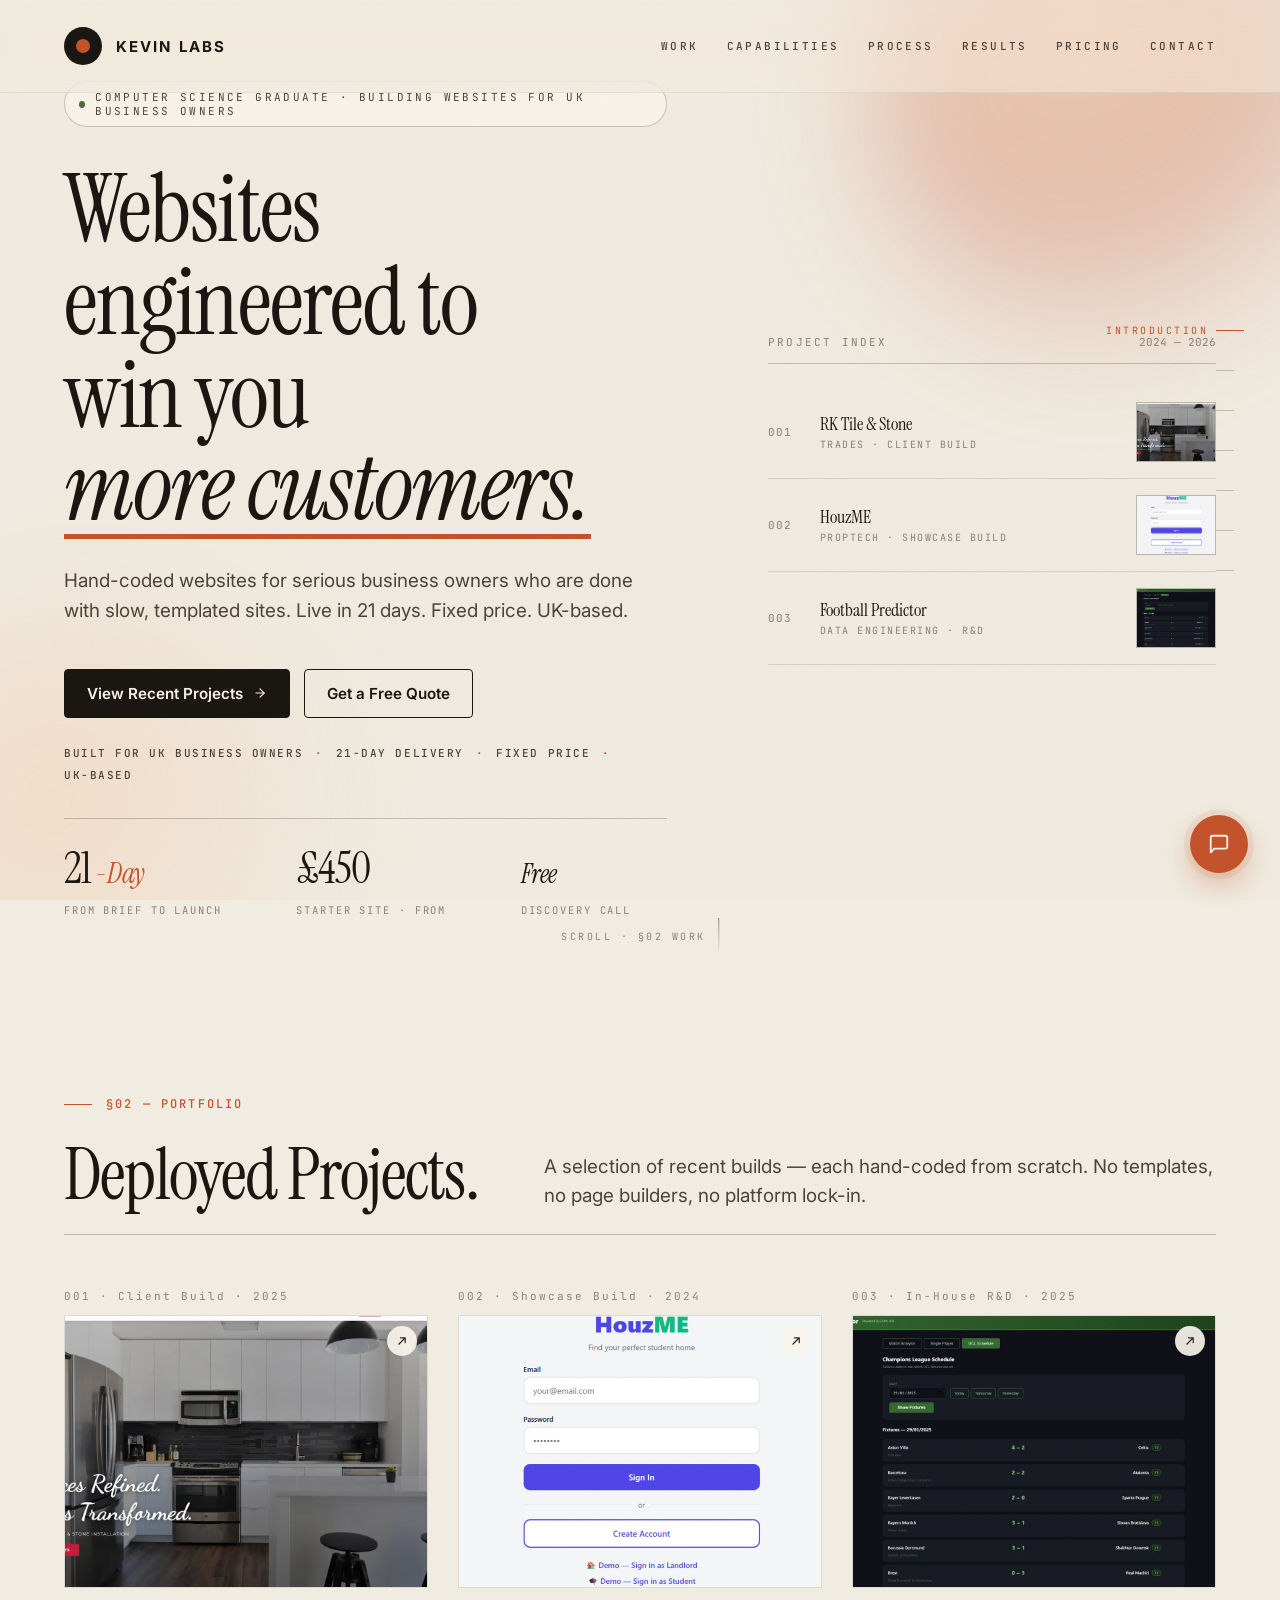
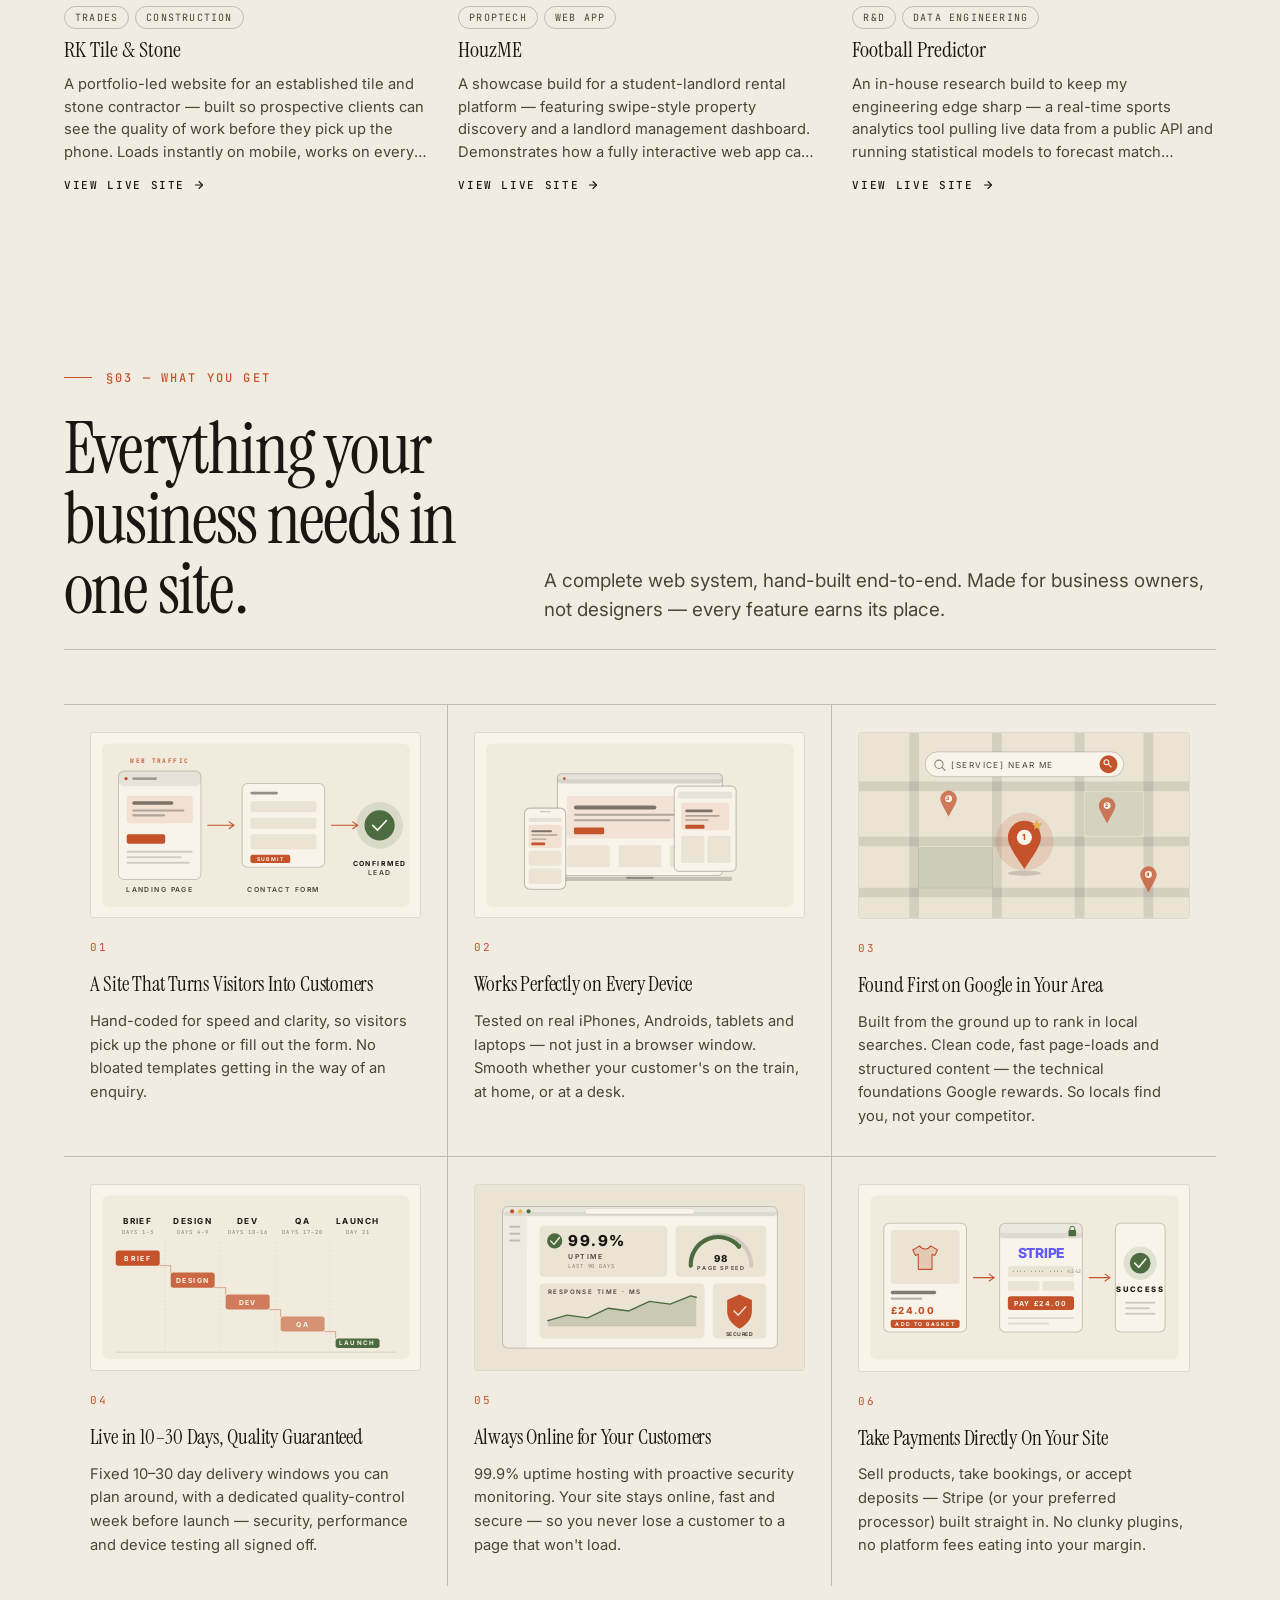
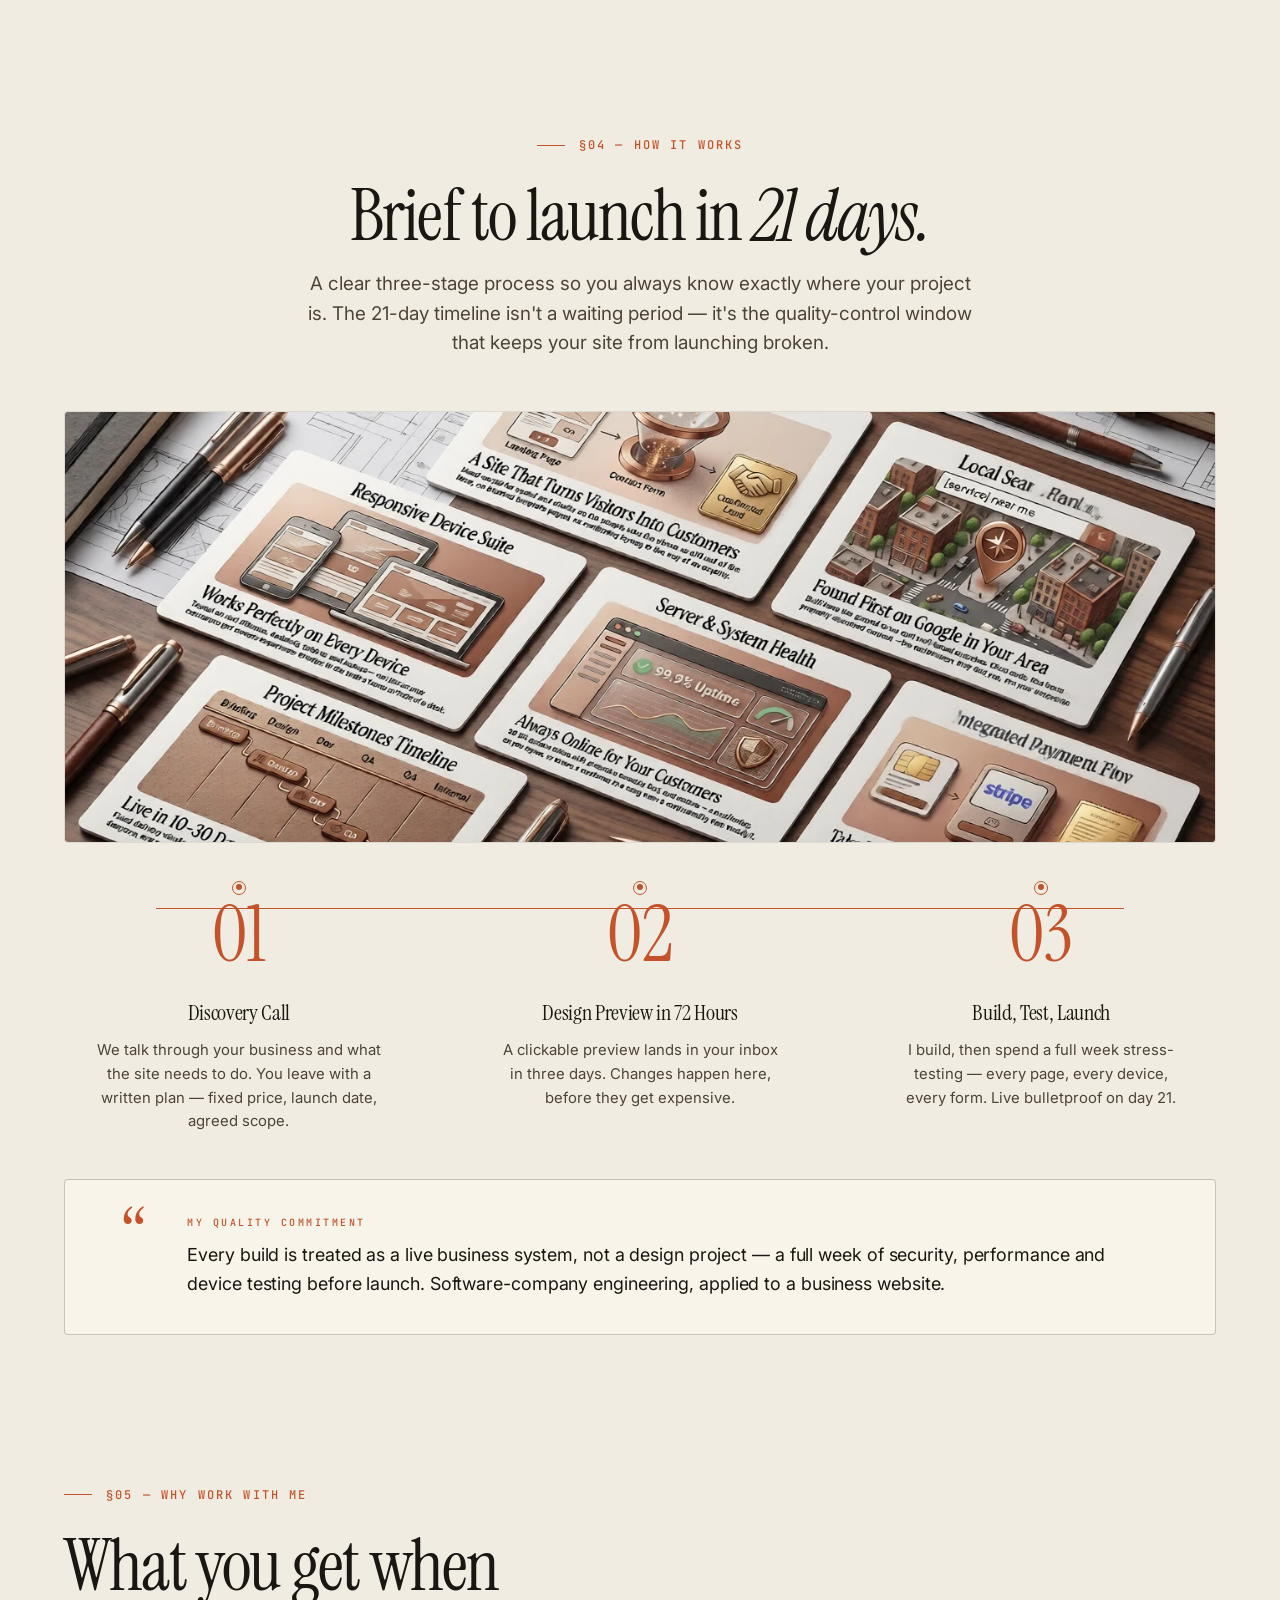
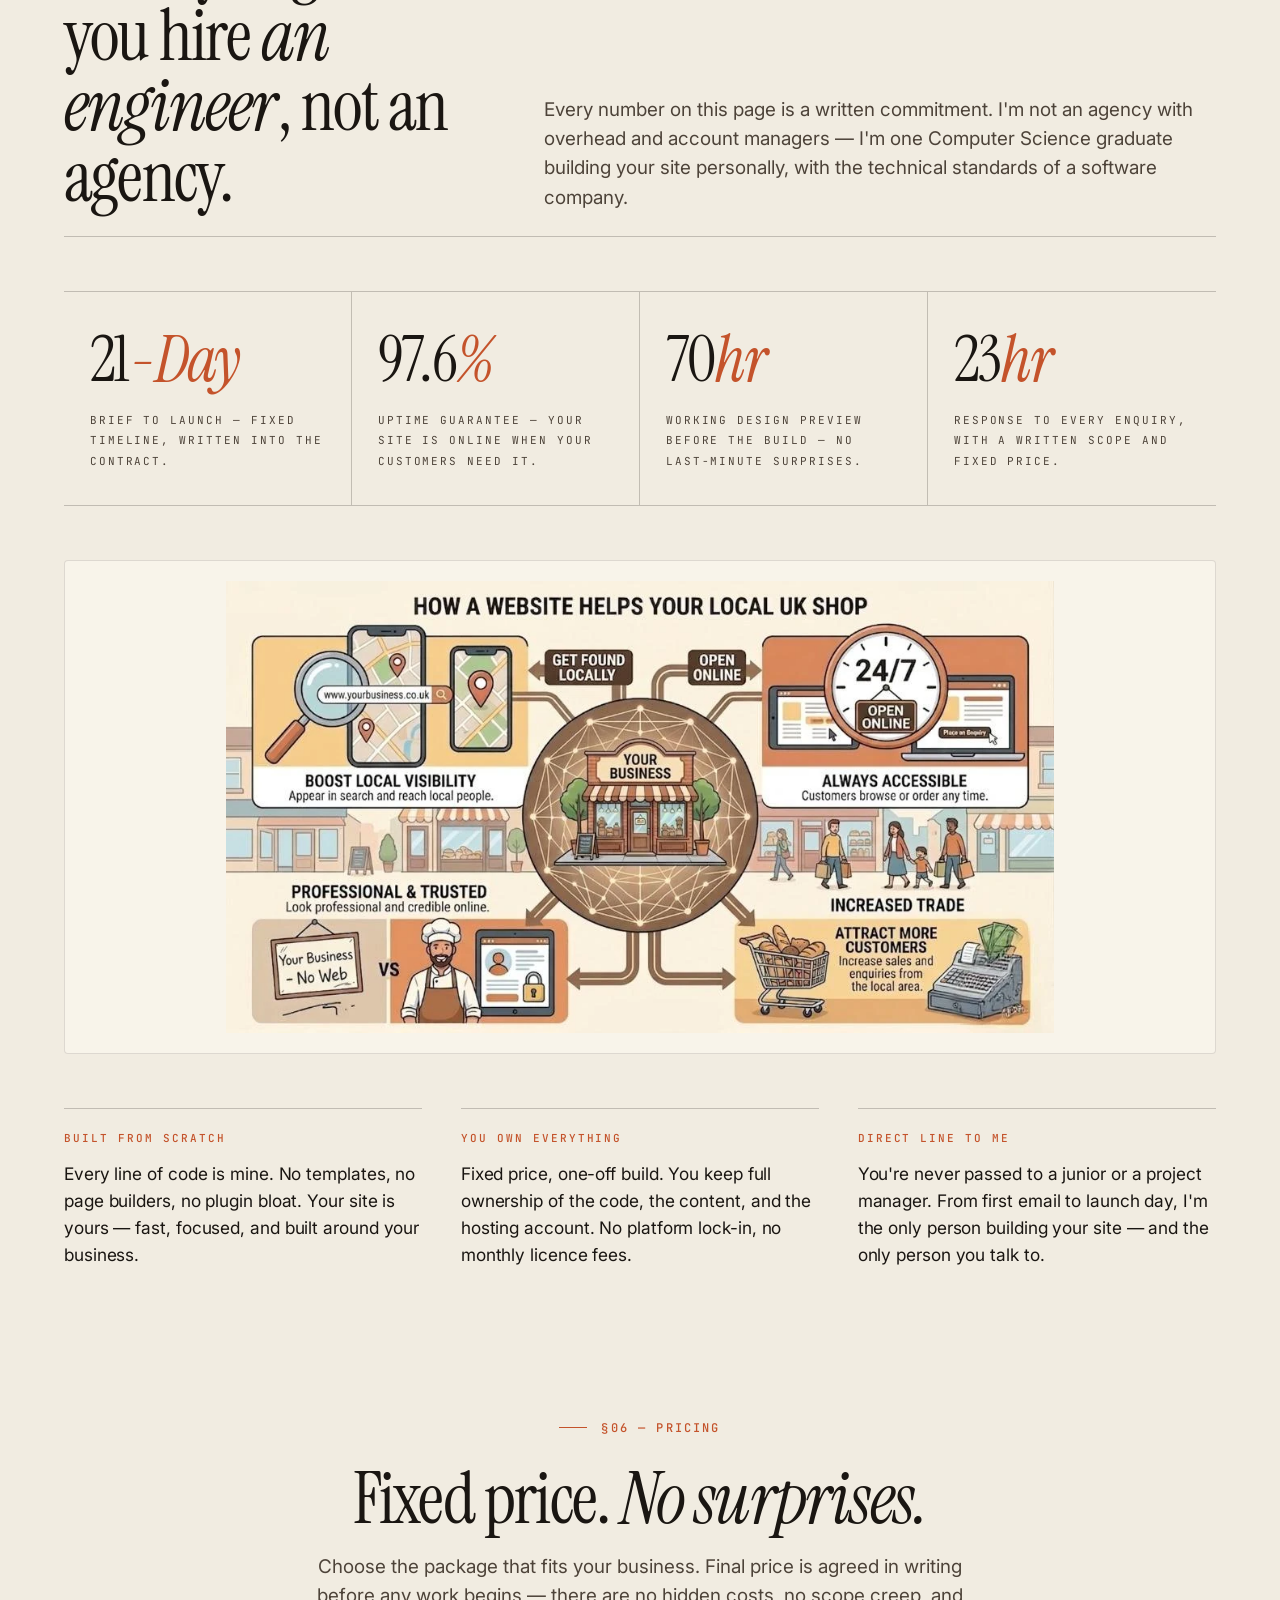
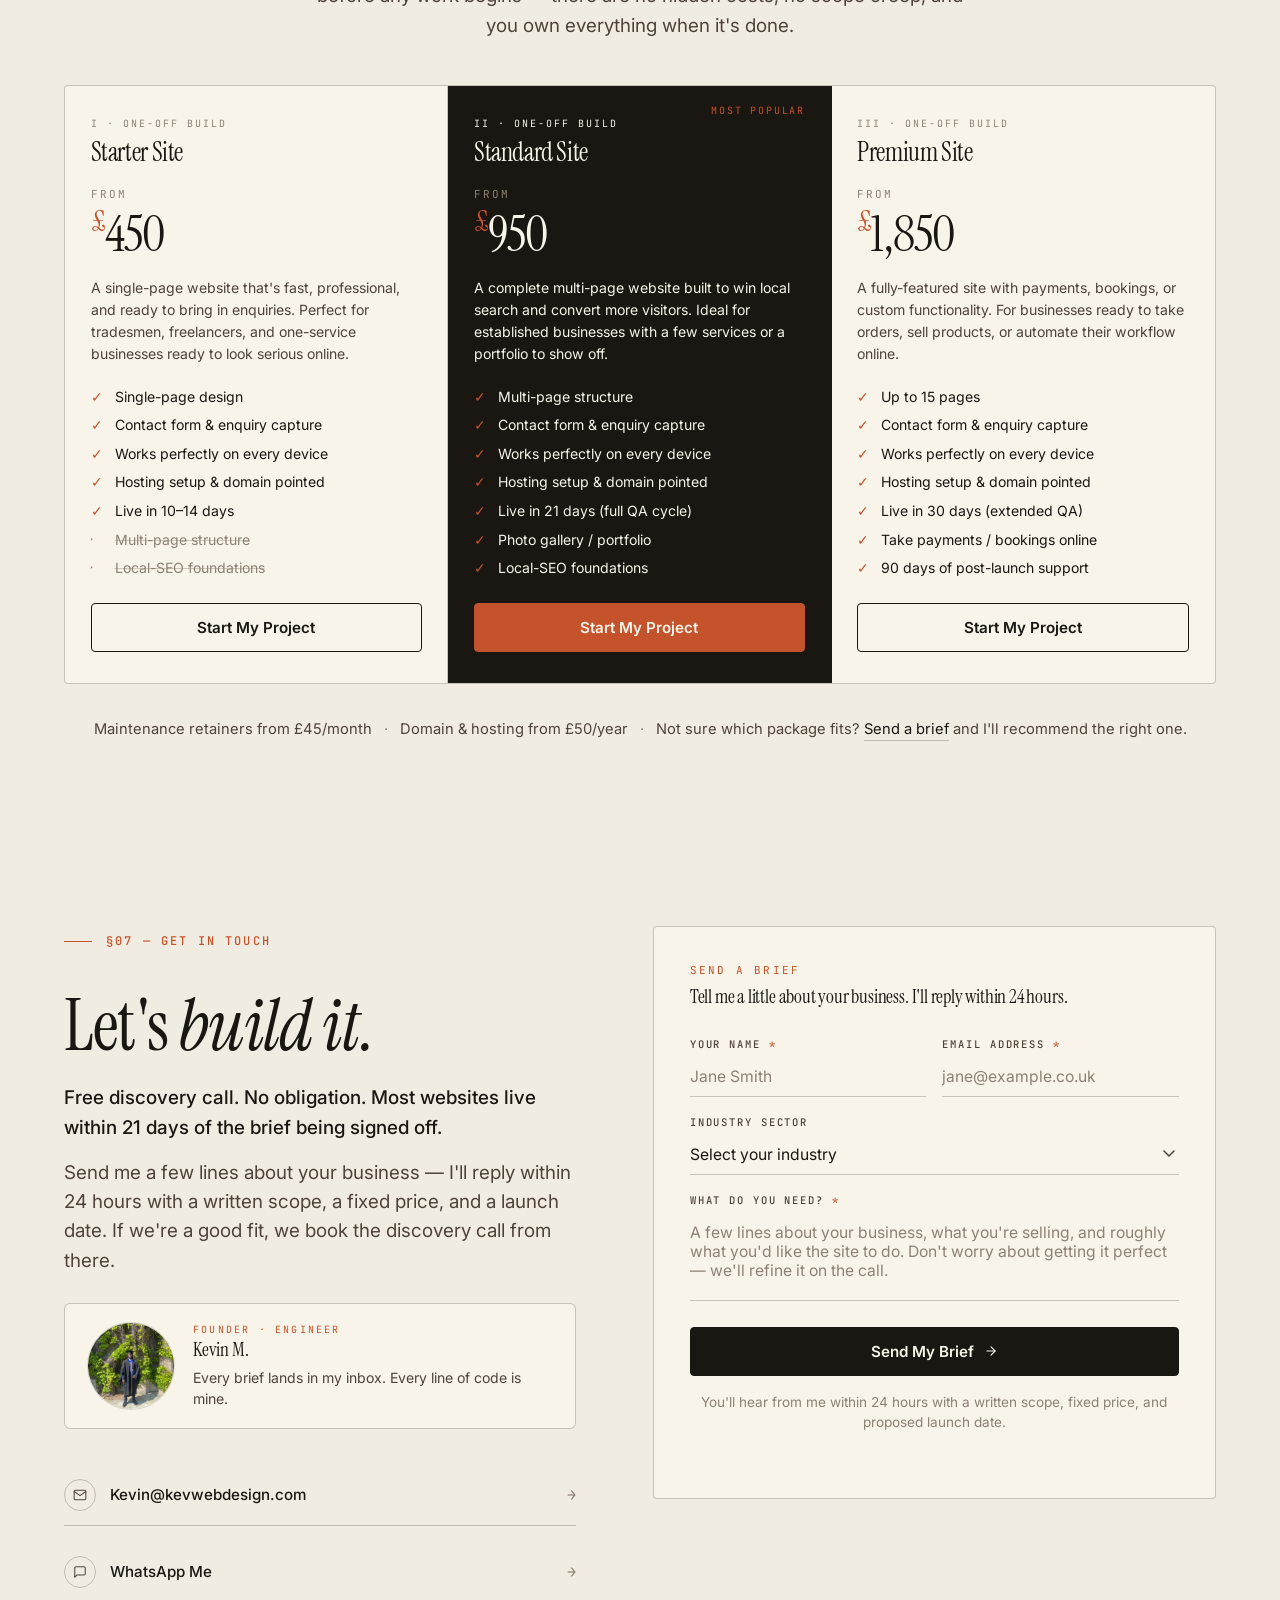
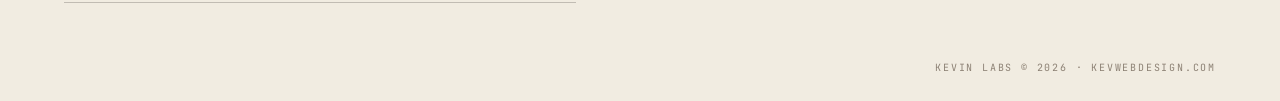
==== index.html @ 8a106def "Add results-section infographic, founder portrait and LinkedIn link - Drop "How a website helps your" ====
<!DOCTYPE html>
<html lang="en">
<head>
<script>document.documentElement.classList.add('js-ready');</script>
<meta charset="UTF-8">
<meta name="viewport" content="width=device-width, initial-scale=1.0">
<title>Kevin Labs — Custom-Coded Websites for Local Businesses</title>
<link rel="icon" type="image/svg+xml" href="images/favicon.svg">
<link rel="preconnect" href="https://fonts.googleapis.com">
<link rel="preconnect" href="https://fonts.gstatic.com" crossorigin>
<link rel="preload" as="image" href="images/rk-tile-stone.webp" fetchpriority="high">
<link href="https://fonts.googleapis.com/css2?family=Instrument+Serif:ital@0;1&family=Inter:wght@400;500;600;700&family=JetBrains+Mono:wght@400;500&display=swap" rel="stylesheet">

<style>
:root {
  /* Editorial palette — bone + ink + terracotta */
  --bg:      #f1ece1;
  --paper:   #f8f4ea;
  --surface: #ebe4d4;
  --ink:     #1a1612;
  --ink-2:   #4d4339;
  --ink-3:   #8c8174;
  --rule:    rgba(26, 22, 18, 0.12);
  --rule-2:  rgba(26, 22, 18, 0.22);

  --accent:    #c4532b;   /* terracotta */
  --accent-2:  #a8421f;
  --accent-soft: rgba(196, 83, 43, 0.10);
  --success:   #4d6b40;

  --serif: 'Instrument Serif', 'Times New Roman', serif;
  --sans:  'Inter', system-ui, -apple-system, sans-serif;
  --mono:  'JetBrains Mono', ui-monospace, monospace;

  --ease:  cubic-bezier(0.16, 1, 0.3, 1);
  --ease-2: cubic-bezier(0.65, 0, 0.35, 1);

  --gutter: clamp(24px, 5vw, 72px);
  --col-w:  clamp(320px, 95vw, 1320px);
}

* { box-sizing: border-box; margin: 0; padding: 0; }
html, body {
  background: var(--bg);
  color: var(--ink);
  font-family: var(--sans);
  font-size: 16px;
  -webkit-font-smoothing: antialiased;
  text-rendering: optimizeLegibility;
}
body { overflow-x: hidden; }
a { color: inherit; text-decoration: none; }
button { font: inherit; cursor: pointer; border: 0; background: none; color: inherit; }
img { display: block; max-width: 100%; }
ul, ol { list-style: none; padding: 0; }
::selection { background: var(--accent); color: var(--paper); }

/* ============================================================
   PAPER GRAIN — subtle texture across the whole site
   ============================================================ */
/* ============================================================
   PRELOADER — hides initial paint flash until window.load
   ============================================================ */
.preloader {
  position: fixed; inset: 0; z-index: 9999;
  background: var(--bg);
  display: flex; align-items: center; justify-content: center;
  transition: opacity 0.5s ease, visibility 0.5s ease;
  /* Purely a visual mask — must never block wheel/touch input.
     Before this, the preloader swallowed the first 1–2s of scroll
     attempts, which felt like "the page only responds on the 3rd try". */
  pointer-events: none;
}
.preloader-mark {
  display: flex; flex-direction: column; align-items: center; gap: 18px;
}
.preloader-dot {
  width: 38px; height: 38px; border-radius: 50%;
  background: var(--ink); position: relative;
}
.preloader-dot::after {
  content: ""; position: absolute; inset: 12px;
  background: var(--accent); border-radius: 50%;
}
.preloader-bar {
  width: 64px; height: 1px;
  background: linear-gradient(90deg, transparent, var(--accent), transparent);
  background-size: 200% 100%;
  animation: preloaderShimmer 1.1s linear infinite;
}
@keyframes preloaderShimmer {
  0%   { background-position: 100% 0; }
  100% { background-position: -100% 0; }
}
.preloader.is-done {
  opacity: 0; visibility: hidden; pointer-events: none;
}

.grain {
  position: fixed; inset: 0; z-index: 100;
  pointer-events: none;
  opacity: 0.18;
  background-image: url("data:image/svg+xml;utf8,<svg xmlns='http://www.w3.org/2000/svg' width='280' height='280'><filter id='n'><feTurbulence type='fractalNoise' baseFrequency='0.85' numOctaves='2' stitchTiles='stitch'/><feColorMatrix values='0 0 0 0 0.12  0 0 0 0 0.1  0 0 0 0 0.08  0 0 0 0.12 0'/></filter><rect width='100%' height='100%' filter='url(%23n)'/></svg>");
}

/* ============================================================
   AMBIENT — slow morphing terracotta blobs behind everything
   ============================================================ */
.ambient-bg {
  position: fixed; inset: 0;
  z-index: 0;
  pointer-events: none;
  overflow: hidden;
}
.ambient-bg .blob {
  position: absolute;
  border-radius: 50%;
  filter: blur(60px);
}
.ambient-bg .blob-1 {
  width: 44vmax; height: 44vmax;
  background: radial-gradient(circle at 35% 35%, #e88560 0%, #c4532b 40%, transparent 70%);
  top: -14vmax; right: -12vmax;
  opacity: 0.30;
}
.ambient-bg .blob-2 {
  width: 40vmax; height: 40vmax;
  background: radial-gradient(circle at 40% 40%, #f6c8a3, transparent 70%);
  bottom: -16vmax; left: -12vmax;
  opacity: 0.42;
}

/* ============================================================
   PAGES + SNAP SCROLL
   ============================================================ */
.pages {
  /* No longer a scroll container. The whole document scrolls natively
     on <html>/<body> on every device — eliminates the nested-scroll
     wheel-target resolution delay and the snap-engine input-eater. */
  position: relative; z-index: 1;
}

.page {
  min-height: 100vh;
  scroll-snap-align: start;
  display: flex;
  flex-direction: column;
  justify-content: center;
  padding: clamp(72px, 9vh, 110px) var(--gutter) clamp(56px, 7vh, 90px);
  position: relative;
  overflow: hidden;
}
.container {
  width: 100%; max-width: var(--col-w); margin: 0 auto;
  position: relative; z-index: 2;
}

/* ============================================================
   GLOBAL CHROME — top bar + side dot nav + section index
   ============================================================ */
.chrome-top {
  position: fixed; top: 0; left: 0; right: 0; z-index: 50;
  display: flex; align-items: center; justify-content: space-between;
  padding: clamp(20px, 3vh, 32px) var(--gutter);
  pointer-events: none;
  background: rgba(241, 236, 225, 0.55);
  backdrop-filter: blur(14px) saturate(140%);
  -webkit-backdrop-filter: blur(14px) saturate(140%);
  border-bottom: 1px solid rgba(26, 22, 18, 0.06);
}
.chrome-top > * { pointer-events: auto; }

.brand {
  display: inline-flex; align-items: center; gap: 14px;
  font-family: var(--sans);
  font-size: 15px;
  font-weight: 700;
  letter-spacing: 0.14em;
  text-transform: uppercase;
  color: var(--ink);
  cursor: pointer;
}
.brand .mark {
  width: 38px; height: 38px; border-radius: 50%;
  background: var(--ink);
  position: relative;
  display: inline-block;
}
.brand .mark::after {
  content: "";
  position: absolute; inset: 12px;
  background: var(--accent);
  border-radius: 50%;
}

.section-index {
  display: flex; align-items: center; gap: 18px;
  font-family: var(--mono);
  font-size: 11px;
  letter-spacing: 0.1em;
  color: var(--ink-2);
}
.section-index .num { color: var(--ink); font-weight: 500; }
.section-index .sep { width: 24px; height: 1px; background: var(--rule-2); }
.section-index .label {
  text-transform: uppercase;
  letter-spacing: 0.2em;
  color: var(--accent);
}

/* Header nav (desktop) */
.hdr-nav {
  display: flex;
  gap: clamp(18px, 2.2vw, 32px);
  align-items: center;
}
.hdr-nav a {
  font-family: var(--mono);
  font-size: 11px;
  font-weight: 500;
  letter-spacing: 0.22em;
  text-transform: uppercase;
  color: var(--ink-2);
  padding: 6px 0;
  position: relative;
  cursor: pointer;
  transition: color 0.3s;
}
.hdr-nav a:hover { color: var(--ink); }
.hdr-nav a[aria-current="true"] { color: var(--accent); }
.hdr-nav a[aria-current="true"]::before {
  content: "";
  position: absolute;
  left: -10px; top: 50%; transform: translateY(-50%);
  width: 4px; height: 4px;
  border-radius: 50%;
  background: var(--accent);
}

/* Hamburger toggle (mobile) */
.menu-toggle {
  display: none;
  width: 42px; height: 42px;
  border: 1px solid var(--rule-2);
  border-radius: 50%;
  background: var(--paper);
  align-items: center; justify-content: center;
  transition: background 0.3s, border-color 0.3s, transform 0.3s var(--ease);
}
.menu-toggle:hover, .menu-toggle:focus-visible {
  background: var(--ink); border-color: var(--ink);
  transform: scale(1.05);
}
.menu-toggle .lines {
  width: 16px; display: flex; flex-direction: column; gap: 5px;
}
.menu-toggle .lines span {
  display: block; height: 1.5px;
  background: var(--ink);
  transition: background 0.3s, width 0.3s var(--ease);
}
.menu-toggle .lines span:nth-child(1) { width: 100%; }
.menu-toggle .lines span:nth-child(2) { width: 60%; align-self: flex-end; }
.menu-toggle:hover .lines span { background: var(--paper); }
.menu-toggle:hover .lines span:nth-child(2) { width: 100%; }

/* Drawer (mobile menu overlay) */
.drawer {
  position: fixed; inset: 0;
  z-index: 200;
  background: var(--bg);
  display: flex; flex-direction: column;
  padding: clamp(96px, 14vh, 120px) var(--gutter) clamp(40px, 6vh, 60px);
  opacity: 0; visibility: hidden;
  transform: translateY(-12px);
  transition: opacity 0.45s var(--ease), transform 0.55s var(--ease), visibility 0.45s;
  overflow-y: auto;
}
.drawer.open {
  opacity: 1; visibility: visible;
  transform: translateY(0);
}
.drawer-close {
  position: absolute;
  top: clamp(20px, 3vh, 32px);
  right: var(--gutter);
  width: 42px; height: 42px;
  border: 1px solid var(--rule-2);
  border-radius: 50%;
  background: var(--paper);
  display: flex; align-items: center; justify-content: center;
  cursor: pointer;
  transition: background 0.3s, border-color 0.3s, transform 0.3s var(--ease);
}
.drawer-close:hover {
  background: var(--ink); border-color: var(--ink);
  transform: rotate(90deg);
}
.drawer-close .x {
  position: relative; width: 14px; height: 14px;
  display: inline-block;
}
.drawer-close .x::before,
.drawer-close .x::after {
  content: "";
  position: absolute;
  top: 50%; left: 0; right: 0;
  height: 1.5px;
  background: var(--ink);
  transition: background 0.3s;
}
.drawer-close .x::before { transform: rotate(45deg); }
.drawer-close .x::after  { transform: rotate(-45deg); }
.drawer-close:hover .x::before, .drawer-close:hover .x::after { background: var(--paper); }

.drawer-head {
  display: flex; align-items: center; justify-content: space-between;
  margin-bottom: clamp(28px, 5vh, 48px);
  padding-bottom: 18px;
  border-bottom: 1px solid var(--rule-2);
}
.drawer-head .kicker { font-family: var(--mono); font-size: 10px; letter-spacing: 0.25em; text-transform: uppercase; color: var(--ink-3); }

.drawer-list {
  list-style: none; padding: 0; margin: 0;
  display: flex; flex-direction: column;
  flex: 1;
  justify-content: center;
  gap: clamp(8px, 1.4vh, 16px);
}
.drawer-list li {
  display: flex; align-items: baseline; gap: 18px;
  opacity: 0; transform: translateY(16px);
  transition: opacity 0.55s var(--ease), transform 0.55s var(--ease);
  transition-delay: 0ms;
  padding-bottom: clamp(6px, 1vh, 10px);
  border-bottom: 1px solid var(--rule);
}
.drawer-list li:last-child { border-bottom: 0; }
.drawer.open .drawer-list li {
  opacity: 1; transform: translateY(0);
  transition-delay: calc(var(--i, 0) * 60ms + 150ms);
}
.drawer-list .num {
  font-family: var(--mono);
  font-size: 11px;
  letter-spacing: 0.18em;
  color: var(--ink-3);
  flex-shrink: 0;
  width: 36px;
}
.drawer-list a {
  font-family: var(--serif);
  font-style: italic;
  font-weight: 400;
  font-variation-settings: "opsz" 144, "SOFT" 60;
  font-size: clamp(2rem, 9vw, 3.4rem);
  line-height: 1;
  letter-spacing: -0.02em;
  color: var(--ink);
  cursor: pointer;
  transition: color 0.3s, padding 0.3s var(--ease);
}
.drawer-list a:hover { color: var(--accent); padding-left: 8px; }
.drawer-list a[aria-current="true"] { color: var(--accent); }
.drawer-list a[aria-current="true"]::after {
  content: "";
  display: inline-block;
  width: 28px; height: 1px;
  background: var(--accent);
  margin-left: 14px;
  vertical-align: middle;
}

.drawer-foot {
  display: flex; flex-direction: column; gap: 6px;
  margin-top: clamp(28px, 4vh, 40px);
  padding-top: 22px;
  border-top: 1px solid var(--rule-2);
}
.drawer-foot .kicker {
  font-family: var(--mono);
  font-size: 10px;
  letter-spacing: 0.25em;
  text-transform: uppercase;
  color: var(--ink-3);
  margin-bottom: 4px;
}
.drawer-foot a {
  font-family: var(--sans);
  font-size: 0.96rem;
  font-weight: 500;
  color: var(--ink);
  transition: color 0.2s;
}
.drawer-foot a:hover { color: var(--accent); }

body.no-scroll { overflow: hidden; }

/* ============================================================
   FLOATING CONTACT POD — FAB + expanding card
   ============================================================ */
.fab-wrap {
  position: fixed;
  bottom: clamp(20px, 3vh, 32px);
  right: clamp(20px, 3vw, 32px);
  z-index: 60;
  display: flex; flex-direction: column; align-items: flex-end;
  gap: 14px;
  transition: opacity 0.4s var(--ease), transform 0.4s var(--ease), visibility 0.4s;
  /* Wrapper itself must NOT intercept touches — only the interactive
     descendants do. Otherwise the 320x300px hidden contact card eats
     swipes/taps in the bottom-right quadrant on mobile. */
  pointer-events: none;
}
.fab-wrap .fab { pointer-events: auto; }
.fab-wrap .fab-card.open { pointer-events: auto; }
.fab-wrap.hidden {
  opacity: 0; visibility: hidden;
  transform: translateY(24px);
  pointer-events: none;
}

.fab {
  width: 58px; height: 58px;
  border-radius: 50%;
  background: var(--accent);
  color: var(--paper);
  display: flex; align-items: center; justify-content: center;
  box-shadow: 0 12px 28px rgba(196, 83, 43, 0.32),
              0 0 0 6px rgba(196, 83, 43, 0.08);
  cursor: pointer;
  position: relative;
  transition: transform 0.35s var(--ease), background 0.3s, box-shadow 0.3s;
  border: 0;
}
.fab:hover {
  background: var(--accent-2);
  transform: scale(1.06) translateY(-2px);
  box-shadow: 0 16px 32px rgba(196, 83, 43, 0.4),
              0 0 0 8px rgba(196, 83, 43, 0.1);
}
.fab .fab-ic {
  position: absolute; inset: 0;
  display: flex; align-items: center; justify-content: center;
  transition: opacity 0.25s, transform 0.35s var(--ease);
}
.fab .fab-ic.close { opacity: 0; transform: rotate(-90deg) scale(0.5); }
.fab[aria-expanded="true"] .fab-ic.open  { opacity: 0; transform: rotate(90deg) scale(0.5); }
.fab[aria-expanded="true"] .fab-ic.close { opacity: 1; transform: rotate(0) scale(1); }

/* Expanding contact card */
.fab-card {
  width: min(320px, calc(100vw - 32px));
  background: var(--paper);
  border: 1px solid var(--rule-2);
  border-radius: 14px;
  padding: 18px 16px 12px;
  box-shadow: 0 24px 48px rgba(40, 28, 18, 0.18),
              0 0 0 1px rgba(0,0,0,0.02);
  opacity: 0; transform: translateY(8px) scale(0.96);
  pointer-events: none;
  transform-origin: bottom right;
  transition: opacity 0.3s var(--ease), transform 0.35s var(--ease);
}
.fab-card.open {
  opacity: 1; transform: translateY(0) scale(1);
  pointer-events: auto;
}
.fab-card .fab-head {
  display: flex; align-items: center; justify-content: space-between;
  padding: 4px 8px 12px;
  border-bottom: 1px solid var(--rule);
  margin-bottom: 6px;
}
.fab-card .fab-head .ttl {
  font-family: var(--serif);
  font-style: italic;
  font-variation-settings: "opsz" 144, "SOFT" 60;
  font-size: 1.1rem;
  color: var(--ink);
  line-height: 1;
}
.fab-card .fab-head .kicker {
  font-family: var(--mono);
  font-size: 9.5px;
  letter-spacing: 0.22em;
  text-transform: uppercase;
  color: var(--accent);
}
.fab-action {
  display: flex; align-items: center; gap: 12px;
  padding: 12px 8px;
  border-radius: 8px;
  cursor: pointer;
  text-decoration: none;
  color: inherit;
  transition: background 0.2s, padding 0.25s var(--ease);
}
.fab-action:hover { background: rgba(196, 83, 43, 0.07); padding-left: 12px; }
.fab-action .ic {
  width: 36px; height: 36px;
  display: flex; align-items: center; justify-content: center;
  background: var(--surface);
  border: 1px solid var(--rule-2);
  border-radius: 50%;
  color: var(--ink);
  flex-shrink: 0;
  transition: background 0.25s, color 0.25s, border-color 0.25s;
}
.fab-action:hover .ic { background: var(--ink); color: var(--paper); border-color: var(--ink); }
.fab-action .t {
  display: flex; flex-direction: column;
  flex: 1; min-width: 0;
}
.fab-action .t .ttl {
  font-family: var(--sans);
  font-size: 0.94rem;
  font-weight: 600;
  color: var(--ink);
  line-height: 1.2;
}
.fab-action .t .sub {
  font-family: var(--mono);
  font-size: 10px;
  letter-spacing: 0.1em;
  color: var(--ink-3);
  margin-top: 3px;
  white-space: nowrap;
  overflow: hidden;
  text-overflow: ellipsis;
}
.fab-action .arr {
  font-family: var(--mono);
  font-size: 14px;
  color: var(--ink-3);
  transition: color 0.25s, transform 0.3s var(--ease);
  flex-shrink: 0;
}
.fab-action:hover .arr { color: var(--accent); transform: translateX(4px); }

@media (max-width: 520px) {
  .fab { width: 54px; height: 54px; }
  .fab-card { padding: 16px 12px 10px; }
  .fab-action .t .sub { font-size: 9.5px; }
}

/* Side dot navigator */
.dotnav {
  position: fixed;
  top: 50%; right: clamp(20px, 3vw, 36px);
  transform: translateY(-50%);
  z-index: 40;
  display: flex; flex-direction: column; gap: 22px;
}
.dotnav button {
  width: 28px; height: 18px;
  position: relative;
  display: inline-flex; align-items: center;
}
.dotnav button::before {
  content: "";
  width: 18px; height: 1px;
  background: var(--rule-2);
  transition: width 0.5s var(--ease), background 0.4s;
}
.dotnav button:hover::before { background: var(--ink); width: 24px; }
.dotnav button[aria-current="true"]::before {
  background: var(--accent); width: 28px;
}
.dotnav button[aria-current="true"]::after {
  content: attr(data-label);
  position: absolute;
  right: 36px; top: 50%; transform: translateY(-50%);
  font-family: var(--mono);
  font-size: 10px;
  letter-spacing: 0.25em;
  text-transform: uppercase;
  color: var(--accent);
  white-space: nowrap;
  animation: slideIn 0.5s var(--ease) both;
}
@keyframes slideIn {
  from { opacity: 0; transform: translate(8px, -50%); }
  to   { opacity: 1; transform: translate(0, -50%); }
}

/* Bottom-corner page counter (large serif) */
.page-tally {
  position: fixed;
  bottom: clamp(20px, 3vh, 36px);
  left: var(--gutter);
  z-index: 40;
  display: flex; align-items: baseline; gap: 10px;
  font-family: var(--serif);
  pointer-events: none;
}
.page-tally .cur {
  font-size: clamp(40px, 6vw, 64px);
  font-weight: 400;
  font-variation-settings: "opsz" 144, "SOFT" 50;
  color: var(--accent);
  line-height: 1;
  font-feature-settings: "tnum";
  transition: opacity 0.3s;
}
.page-tally .total {
  font-family: var(--mono);
  font-size: 13px;
  color: var(--ink-3);
  letter-spacing: 0.15em;
}

/* ============================================================
   ENTRANCE ANIMATION SYSTEM
   ============================================================ */
/* Content visible by default — if JS fails, nothing is ever permanently hidden.
   Only when <html.js-ready> is set do we apply the hide-then-reveal pattern. */
.anim {
  opacity: 1; transform: none;
  transition: opacity 0.45s var(--ease), transform 0.45s var(--ease);
}
.anim-fade {
  opacity: 1;
  transition: opacity 0.6s var(--ease);
}
html.js-ready .anim {
  opacity: 0; transform: translate3d(0, 16px, 0);
  transition-delay: calc(var(--i, 0) * 40ms);
}
html.js-ready .anim-fade {
  opacity: 0;
  transition-delay: calc(var(--i, 0) * 40ms);
}
html.js-ready .anim.is-visible {
  opacity: 1; transform: translate3d(0, 0, 0);
}
html.js-ready .anim-fade.is-visible {
  opacity: 1;
}

/* Underline draw for italic emphasis words */
.draw-rule {
  position: relative;
  white-space: nowrap;
}
.draw-rule::after {
  content: "";
  position: absolute;
  left: 0; right: 0; bottom: 0.1em;
  height: 5px;
  background: var(--accent);
  transform: scaleX(1); transform-origin: left;
  transition: transform 0.8s var(--ease) 0.25s;
}
html.js-ready .draw-rule::after { transform: scaleX(0); }
html.js-ready .page.active .draw-rule::after,
html.js-ready .draw-rule.is-visible::after { transform: scaleX(1); }

/* ============================================================
   TYPOGRAPHY
   ============================================================ */
.eyebrow {
  display: inline-flex; align-items: center; gap: 14px;
  font-family: var(--mono);
  font-size: 12px;
  font-weight: 500;
  letter-spacing: 0.18em;
  text-transform: uppercase;
  color: var(--accent);
  margin-bottom: 28px;
}
.eyebrow .rule {
  display: inline-block;
  width: 28px; height: 1px;
  background: var(--accent);
}

.display {
  font-family: var(--serif);
  font-weight: 400;
  line-height: 0.98;
  letter-spacing: -0.02em;
  color: var(--ink);
  font-variation-settings: "opsz" 144, "SOFT" 20;
}
.display em {
  font-style: italic;
  font-weight: 400;
}
h1.display { font-size: clamp(2.6rem, 7.4vw, 7rem); }
h2.display { font-size: clamp(2.2rem, 5.6vw, 4.6rem); }
h3.display { font-size: clamp(1.4rem, 2.4vw, 2rem); }

.lede {
  font-size: clamp(1rem, 1.05vw + 0.7rem, 1.18rem);
  line-height: 1.55;
  color: var(--ink-2);
  max-width: 56ch;
  font-weight: 400;
}
.kicker {
  font-family: var(--mono);
  font-size: 11px;
  font-weight: 500;
  letter-spacing: 0.18em;
  color: var(--ink-3);
  text-transform: uppercase;
}

/* ============================================================
   BUTTONS
   ============================================================ */
.btn {
  display: inline-flex; align-items: center; gap: 10px;
  font-family: var(--sans);
  font-weight: 600;
  font-size: 0.95rem;
  padding: 14px 22px;
  border-radius: 4px;
  border: 1px solid var(--ink);
  transition: transform 0.4s var(--ease), background 0.3s, color 0.3s, border-color 0.3s, box-shadow 0.3s;
  position: relative;
}
.btn-primary { background: var(--ink); color: var(--paper); }
.btn-primary:hover {
  background: var(--accent); border-color: var(--accent);
  transform: translateY(-2px);
  box-shadow: 0 14px 28px rgba(196, 83, 43, 0.25);
}
.btn-ghost { background: transparent; color: var(--ink); }
.btn-ghost:hover {
  background: var(--ink); color: var(--paper);
  transform: translateY(-2px);
}
.btn .arrow { transition: transform 0.35s var(--ease); display: inline-flex; }
.btn:hover .arrow { transform: translate(4px, -1px); }

.link {
  display: inline-flex; align-items: center; gap: 8px;
  font-family: var(--sans);
  font-weight: 600;
  font-size: 0.95rem;
  color: var(--ink);
  padding-bottom: 4px;
  border-bottom: 1px solid var(--rule-2);
  transition: border-color 0.3s, color 0.3s, gap 0.3s var(--ease);
}
.link:hover { color: var(--accent); border-color: var(--accent); gap: 12px; }

/* ============================================================
   §01 — HERO
   ============================================================ */
.hero { display: grid; grid-template-columns: 1.4fr 1fr; gap: clamp(40px, 6vw, 100px); align-items: center; }
.hero-left { padding-right: clamp(0px, 2vw, 24px); }
.hero-badge {
  display: inline-flex; align-items: center; gap: 10px;
  font-family: var(--mono);
  font-size: 11px;
  letter-spacing: 0.22em;
  text-transform: uppercase;
  color: var(--ink-2);
  margin-bottom: 36px;
  padding: 8px 14px;
  border: 1px solid var(--rule-2);
  border-radius: 99px;
  background: var(--paper);
}
.hero-badge .pulse {
  width: 7px; height: 7px; border-radius: 50%; background: var(--success);
}

.hero-headline {
  margin: 0 0 32px;
  font-size: clamp(2.8rem, 7.8vw, 7.4rem);
}
.hero-headline .line { display: block; }
.hero-headline em {
  font-style: italic;
  font-feature-settings: "ss01";
  font-variation-settings: "opsz" 144, "SOFT" 80;
  position: relative;
  white-space: nowrap;
}

.hero-sub {
  font-size: clamp(1.02rem, 0.6vw + 0.85rem, 1.18rem);
  line-height: 1.55;
  color: var(--ink-2);
  max-width: 48ch;
  margin-bottom: 44px;
}

.hero-ctas { display: flex; gap: 14px; flex-wrap: wrap; margin-bottom: 28px; }

/* Trust strip — credibility signals under hero CTAs */
.trust-strip {
  display: flex;
  flex-wrap: wrap;
  align-items: center;
  gap: 8px 12px;
  margin-bottom: clamp(24px, 4vh, 40px);
  font-family: var(--mono);
  font-size: 11px;
  font-weight: 500;
  letter-spacing: 0.14em;
  text-transform: uppercase;
  color: var(--ink-2);
}
.trust-strip .sep { color: var(--accent); }

.hero-stats {
  display: grid;
  grid-template-columns: repeat(3, auto);
  gap: clamp(20px, 3vw, 48px);
  align-items: end;
  padding-top: 28px;
  border-top: 1px solid var(--rule-2);
}
.stat .num {
  display: block;
  font-family: var(--serif);
  font-weight: 400;
  font-variation-settings: "opsz" 144, "SOFT" 30;
  font-size: clamp(2rem, 3.4vw, 2.8rem);
  line-height: 1;
  color: var(--ink);
  letter-spacing: -0.02em;
  font-feature-settings: "tnum";
  margin-bottom: 8px;
}
.stat .num .word {
  font-style: italic;
  color: var(--accent);
  font-size: 0.65em;
  margin-left: 4px;
  letter-spacing: -0.01em;
  font-variation-settings: "opsz" 144, "SOFT" 100;
}
.stat .lab {
  font-family: var(--mono);
  font-size: 10.5px;
  letter-spacing: 0.18em;
  text-transform: uppercase;
  color: var(--ink-3);
}

/* Hero right — project index */
.hero-right { position: relative; }
.idx-head {
  display: flex; align-items: baseline; justify-content: space-between;
  padding-bottom: 14px;
  border-bottom: 1px solid var(--rule-2);
  margin-bottom: 22px;
}
.idx-head .l { font-family: var(--mono); font-size: 11px; letter-spacing: 0.2em; text-transform: uppercase; color: var(--ink-3); }
.idx-head .r { font-family: var(--mono); font-size: 11px; color: var(--ink-3); }

.idx-item {
  display: grid;
  grid-template-columns: 36px 1fr 80px;
  align-items: center;
  gap: 16px;
  padding: 16px 0;
  border-bottom: 1px solid var(--rule);
  transition: background 0.3s;
}
.idx-item:hover { background: rgba(255,255,255,0.4); }
.idx-item .n {
  font-family: var(--mono);
  font-size: 11px;
  letter-spacing: 0.1em;
  color: var(--ink-3);
}
.idx-item .t .name {
  font-family: var(--serif);
  font-size: 1.15rem;
  font-weight: 400;
  font-variation-settings: "opsz" 144;
  color: var(--ink);
  margin-bottom: 2px;
}
.idx-item .t .kind {
  font-family: var(--mono);
  font-size: 10px;
  letter-spacing: 0.15em;
  text-transform: uppercase;
  color: var(--ink-3);
}
.idx-item .img {
  width: 80px; aspect-ratio: 4/3;
  background: var(--surface);
  border: 1px solid var(--rule-2);
  overflow: hidden;
}
.idx-item .img img { width: 100%; height: 100%; object-fit: cover; }

/* Scroll hint */
.scroll-hint {
  position: absolute;
  bottom: clamp(20px, 3vh, 36px);
  left: 50%; transform: translateX(-50%);
  display: flex; align-items: center; gap: 12px;
  font-family: var(--mono);
  font-size: 10px;
  letter-spacing: 0.25em;
  text-transform: uppercase;
  color: var(--ink-3);
  z-index: 30;
}
.scroll-hint::after {
  content: "";
  width: 1px; height: 36px;
  background: linear-gradient(180deg, var(--ink-3), transparent);
}

/* ============================================================
   §02 — WORK
   ============================================================ */
.section-head {
  display: grid;
  grid-template-columns: 1fr auto;
  align-items: end;
  gap: 32px;
  margin-bottom: clamp(40px, 6vh, 72px);
  padding-bottom: 24px;
  border-bottom: 1px solid var(--rule-2);
}
.section-head .lede { margin-top: 14px; }
.section-head h2 { letter-spacing: -0.025em; }

.work-grid {
  display: grid;
  grid-template-columns: repeat(3, 1fr);
  gap: clamp(20px, 2.4vw, 36px);
}
.proj {
  display: flex; flex-direction: column;
  position: relative;
  cursor: pointer;
}
.proj .num {
  font-family: var(--mono);
  font-size: 11px;
  letter-spacing: 0.18em;
  color: var(--ink-3);
  margin-bottom: 12px;
}
.proj .frame {
  background: var(--paper);
  aspect-ratio: 4/3;
  overflow: hidden;
  margin-bottom: 18px;
  position: relative;
  border: 1px solid var(--rule);
}
.proj .frame img {
  width: 100%; height: 100%;
  object-fit: cover;
  transition: transform 0.6s var(--ease);
}
.proj:hover .frame img { transform: scale(1.04); }

/* Permanent corner badge — signals "opens externally" without needing hover.
   Works on mobile, doesn't undo the perf work. */
.proj .frame::before {
  content: "↗";
  position: absolute;
  top: 10px; right: 10px;
  width: 30px; height: 30px;
  display: flex;
  align-items: center;
  justify-content: center;
  border-radius: 50%;
  background: rgba(248, 244, 234, 0.92);
  color: var(--ink);
  font-family: var(--mono);
  font-size: 14px;
  font-weight: 500;
  z-index: 2;
  transition: background 0.3s, color 0.3s;
}
.proj:hover .frame::before {
  background: var(--accent);
  color: var(--paper);
}

/* Hover-only overlay — premium "view live" reveal on desktop pointer devices.
   Gated behind hover:hover so it never triggers on touch tap-and-stick. */
@media (hover: hover) {
  .proj .frame::after {
    content: "View Live Site →";
    position: absolute;
    inset: 0;
    background: rgba(196, 83, 43, 0.88);
    color: var(--paper);
    display: flex;
    align-items: center;
    justify-content: center;
    opacity: 0;
    transition: opacity 0.4s var(--ease);
    font-family: var(--mono);
    font-size: 11px;
    font-weight: 500;
    letter-spacing: 0.22em;
    text-transform: uppercase;
    z-index: 1;
    pointer-events: none;
  }
  .proj:hover .frame::after { opacity: 1; }
}
.proj .tags { display: flex; gap: 6px; flex-wrap: wrap; margin-bottom: 10px; }
.proj .tag {
  font-family: var(--mono);
  font-size: 10px;
  letter-spacing: 0.12em;
  text-transform: uppercase;
  color: var(--ink-2);
  padding: 4px 10px;
  border: 1px solid var(--rule-2);
  border-radius: 99px;
}
.proj h3 {
  font-family: var(--serif);
  font-weight: 400;
  font-variation-settings: "opsz" 144, "SOFT" 20;
  font-size: clamp(1.35rem, 1.6vw, 1.8rem);
  line-height: 1.1;
  color: var(--ink);
  margin-bottom: 10px;
  transition: color 0.3s;
}
.proj:hover h3 { color: var(--accent); }
.proj p {
  font-size: 0.92rem;
  line-height: 1.55;
  color: var(--ink-2);
  margin-bottom: 14px;
  display: -webkit-box;
  -webkit-line-clamp: 4; -webkit-box-orient: vertical;
  overflow: hidden;
}
.proj .more {
  display: inline-flex; align-items: center; gap: 8px;
  font-family: var(--mono);
  font-size: 11px;
  font-weight: 500;
  letter-spacing: 0.15em;
  text-transform: uppercase;
  color: var(--ink);
  margin-top: auto;
  transition: gap 0.3s var(--ease), color 0.3s;
}
.proj:hover .more { color: var(--accent); gap: 12px; }

/* ============================================================
   §03 — CAPABILITIES
   ============================================================ */
.cap-grid {
  display: grid;
  grid-template-columns: repeat(3, 1fr);
  border-top: 1px solid var(--rule-2);
}
.cap {
  padding: clamp(24px, 3vh, 40px) clamp(20px, 2vw, 32px) clamp(28px, 3vh, 44px);
  border-bottom: 1px solid var(--rule-2);
  border-right: 1px solid var(--rule-2);
  position: relative;
  overflow: hidden;
  transition: background 0.4s;
}
.cap:nth-child(3n) { border-right: 0; }
.cap:nth-last-child(-n+3) { border-bottom: 0; }
.cap:hover { background: var(--paper); }
.cap::before {
  content: "";
  position: absolute;
  bottom: 0; left: 0; height: 2px; width: 0;
  background: var(--accent);
  transition: width 0.7s var(--ease);
}
.cap:hover::before { width: 100%; }

.cap .n {
  font-family: var(--mono);
  font-size: 11px;
  letter-spacing: 0.18em;
  color: var(--accent);
  margin-bottom: 18px;
}
.cap h3 {
  font-family: var(--serif);
  font-weight: 400;
  font-variation-settings: "opsz" 144, "SOFT" 20;
  font-size: clamp(1.3rem, 1.6vw, 1.65rem);
  line-height: 1.15;
  color: var(--ink);
  margin-bottom: 14px;
  letter-spacing: -0.01em;
}
.cap p {
  font-size: 0.92rem;
  line-height: 1.6;
  color: var(--ink-2);
}

/* ============================================================
   §04 — PROCESS
   ============================================================ */
.process-head { text-align: center; max-width: 720px; margin: 0 auto clamp(40px, 6vh, 64px); }
.process-head .lede { margin: 18px auto 0; }
.process-head h2 { letter-spacing: -0.025em; }

.proc-list {
  display: grid;
  grid-template-columns: repeat(3, 1fr);
  gap: clamp(28px, 4vw, 56px);
  position: relative;
}
.proc-list::before {
  content: "";
  position: absolute;
  top: 0.7em; left: 8%; right: 8%; height: 1px;
  background: var(--rule-2);
}
.proc-list::after {
  content: "";
  position: absolute;
  top: 0.7em; left: 8%; height: 1px; width: 84%;
  background: var(--accent);
  transition: width 0.9s var(--ease) 0.2s;
}
html.js-ready .proc-list::after { width: 0; }
html.js-ready .page.active .proc-list::after,
html.js-ready .proc-list.is-visible::after { width: 84%; }

.step {
  display: flex; flex-direction: column;
  text-align: center;
  position: relative;
}
.step .marker {
  font-family: var(--serif);
  font-weight: 400;
  font-variation-settings: "opsz" 144, "SOFT" 40;
  font-size: clamp(3rem, 6vw, 5rem);
  line-height: 1;
  color: var(--accent);
  font-feature-settings: "tnum";
  margin-bottom: 24px;
  position: relative;
}
.step .marker::before {
  content: "";
  position: absolute;
  top: -16px; left: 50%; transform: translateX(-50%);
  width: 12px; height: 12px;
  background: var(--bg);
  border: 1px solid var(--accent);
  border-radius: 50%;
  z-index: 1;
}
.step .marker::after {
  content: "";
  position: absolute;
  top: -13px; left: 50%; transform: translateX(-50%);
  width: 6px; height: 6px;
  background: var(--accent);
  border-radius: 50%;
  z-index: 2;
}
.step h3 {
  font-family: var(--serif);
  font-weight: 400;
  font-variation-settings: "opsz" 144;
  font-size: clamp(1.3rem, 1.7vw, 1.7rem);
  color: var(--ink);
  margin-bottom: 12px;
  letter-spacing: -0.015em;
}
.step p {
  font-size: 0.93rem;
  line-height: 1.6;
  color: var(--ink-2);
  max-width: 32ch; margin: 0 auto;
}

.qa-quote {
  margin-top: clamp(40px, 5vh, 64px);
  padding: clamp(28px, 4vh, 44px) clamp(28px, 5vw, 60px);
  background: var(--paper);
  border: 1px solid var(--rule-2);
  border-radius: 4px;
  display: grid;
  grid-template-columns: auto 1fr;
  gap: clamp(20px, 3vw, 40px);
  align-items: start;
}
.qa-quote .qa-l { font-family: var(--serif); font-size: clamp(3rem, 6vw, 5rem); color: var(--accent); line-height: 0.7; font-variation-settings: "opsz" 144; }
.qa-quote .qa-strong {
  font-family: var(--mono);
  font-size: 10px;
  font-weight: 500;
  letter-spacing: 0.25em;
  text-transform: uppercase;
  color: var(--accent);
  margin-bottom: 12px;
  display: block;
}
.qa-quote p {
  font-family: var(--sans);
  font-weight: 400;
  font-size: clamp(1rem, 0.6vw + 0.85rem, 1.12rem);
  line-height: 1.6;
  color: var(--ink);
  letter-spacing: -0.005em;
}

/* ============================================================
   §05 — RESULTS / TRUST
   ============================================================ */
.results-wrap { display: grid; grid-template-columns: 1fr; gap: clamp(40px, 6vh, 72px); }

.bignums {
  display: grid;
  grid-template-columns: repeat(4, 1fr);
  border-top: 1px solid var(--rule-2);
  border-bottom: 1px solid var(--rule-2);
}
.bignum {
  padding: clamp(28px, 4vh, 52px) clamp(20px, 2vw, 32px);
  border-right: 1px solid var(--rule-2);
  text-align: left;
  position: relative;
}
.bignum:last-child { border-right: 0; }
.bignum .n {
  display: block;
  font-family: var(--serif);
  font-weight: 400;
  font-variation-settings: "opsz" 144, "SOFT" 10;
  font-size: clamp(2.6rem, 5vw, 4.4rem);
  line-height: 1;
  color: var(--ink);
  letter-spacing: -0.02em;
  font-feature-settings: "tnum";
  margin-bottom: 16px;
}
.bignum .n .suf { color: var(--accent); font-style: italic; }
.bignum .l {
  font-family: var(--mono);
  font-size: 11px;
  letter-spacing: 0.18em;
  text-transform: uppercase;
  color: var(--ink-2);
  line-height: 1.5;
}

.claims {
  display: grid;
  grid-template-columns: repeat(3, 1fr);
  gap: clamp(28px, 3vw, 48px);
}
.claim {
  padding-top: 22px;
  border-top: 1px solid var(--rule-2);
}
.claim .kicker { margin-bottom: 16px; color: var(--accent); }
.claim p {
  font-family: var(--sans);
  font-weight: 400;
  font-size: clamp(0.98rem, 0.6vw + 0.82rem, 1.08rem);
  line-height: 1.55;
  color: var(--ink);
  letter-spacing: -0.005em;
}

/* ============================================================
   §06 — PRICING
   ============================================================ */
.price-head { text-align: center; max-width: 760px; margin: 0 auto clamp(36px, 5vh, 56px); }
.price-head .lede { margin: 18px auto 0; }
.price-head h2 { letter-spacing: -0.025em; }

.price-grid {
  display: grid;
  grid-template-columns: repeat(3, 1fr);
  gap: 0;
  border: 1px solid var(--rule-2);
  background: var(--paper);
  border-radius: 4px;
  overflow: hidden;
}
.tier {
  padding: clamp(28px, 3.5vh, 44px) clamp(22px, 2vw, 30px) clamp(28px, 3.5vh, 36px);
  display: flex; flex-direction: column;
  border-right: 1px solid var(--rule-2);
  position: relative;
  transition: background 0.4s;
}
.tier:last-child { border-right: 0; }
.tier:hover { background: rgba(255,255,255,0.5); }
.tier.featured {
  background: var(--ink);
  color: var(--paper);
}
.tier.featured .kind,
.tier.featured h3,
.tier.featured .price,
.tier.featured .tier-body,
.tier.featured .feat li,
.tier.featured .feat li.muted { color: var(--paper); }
.tier.featured .feat li.muted { opacity: 0.45; }
.tier.featured .check { color: #d4936f; }
.tier.featured:hover { background: #221c17; }
.tier .pop {
  position: absolute; top: clamp(14px, 2vh, 22px); right: clamp(20px, 2vw, 28px);
  font-family: var(--mono);
  font-size: 10px;
  letter-spacing: 0.18em;
  text-transform: uppercase;
  color: var(--accent);
}
.tier .kind {
  font-family: var(--mono);
  font-size: 10px;
  letter-spacing: 0.2em;
  text-transform: uppercase;
  color: var(--ink-3);
}
.tier h3 {
  font-family: var(--serif);
  font-weight: 400;
  font-variation-settings: "opsz" 144;
  font-size: clamp(1.4rem, 2vw, 1.85rem);
  margin: 10px 0 22px;
  letter-spacing: -0.015em;
  line-height: 1.05;
}
.tier .price {
  font-family: var(--serif);
  font-weight: 400;
  font-variation-settings: "opsz" 144, "SOFT" 20;
  color: var(--ink);
  line-height: 1;
  margin-bottom: 18px;
}
.tier .price .from { font-family: var(--mono); font-size: 11px; letter-spacing: 0.18em; text-transform: uppercase; color: var(--ink-3); display: block; margin-bottom: 8px; }
.tier .price .num { font-size: clamp(2.4rem, 4vw, 3.4rem); letter-spacing: -0.02em; }
.tier .price .cur { font-size: 0.55em; vertical-align: top; color: var(--accent); }
.tier .tier-body {
  font-size: 0.88rem; line-height: 1.55;
  color: var(--ink-2);
  margin-bottom: 22px;
  min-height: 3em;
}
.tier .feat { display: flex; flex-direction: column; gap: 8px; margin-bottom: 24px; flex: 1; }
.tier .feat li {
  display: flex; align-items: flex-start; gap: 10px;
  font-size: 0.88rem;
  line-height: 1.4;
  color: var(--ink);
}
.tier .feat li.muted { color: var(--ink-3); text-decoration: line-through; text-decoration-color: rgba(140, 129, 116, 0.4); }
.tier .feat .check {
  color: var(--accent);
  font-family: var(--serif);
  font-weight: 400;
  flex-shrink: 0;
  display: inline-block;
  width: 14px;
  font-size: 14px;
  margin-top: 1px;
}
.tier .btn { width: 100%; justify-content: center; }

.price-footnote {
  text-align: center;
  margin-top: clamp(28px, 4vh, 44px);
  font-size: 0.92rem;
  color: var(--ink-2);
}
.price-footnote .sep { margin: 0 12px; color: var(--ink-3); }
.price-footnote a { color: var(--ink); border-bottom: 1px solid var(--rule-2); padding-bottom: 2px; cursor: pointer; transition: color 0.2s, border-color 0.2s; }
.price-footnote a:hover { color: var(--accent); border-color: var(--accent); }

/* ============================================================
   §07 — CONTACT
   ============================================================ */
.contact-wrap {
  display: grid;
  grid-template-columns: 1fr 1.1fr;
  gap: clamp(40px, 6vw, 80px);
  align-items: start;
  padding-top: 8px;
}
.contact-info h2 { margin: 14px 0 22px; }
.contact-info .lede.bold {
  color: var(--ink);
  font-weight: 500;
  margin-bottom: 16px;
}
.contact-meta { margin-top: 36px; display: flex; flex-direction: column; gap: 16px; }
.contact-meta a {
  display: flex; align-items: center; gap: 14px;
  padding: 14px 0;
  border-bottom: 1px solid var(--rule-2);
  font-family: var(--sans);
  font-size: 0.95rem;
  font-weight: 500;
  color: var(--ink);
  transition: color 0.3s, padding 0.3s var(--ease);
}
.contact-meta a:hover { color: var(--accent); padding-left: 6px; }
.contact-meta a .ic {
  width: 32px; height: 32px;
  border: 1px solid var(--rule-2);
  border-radius: 50%;
  display: inline-flex; align-items: center; justify-content: center;
  color: var(--ink-2);
  transition: border-color 0.3s, color 0.3s;
}
.contact-meta a:hover .ic { border-color: var(--accent); color: var(--accent); }
.contact-meta a .arrow {
  margin-left: auto;
  font-family: var(--mono);
  color: var(--ink-3);
  transition: color 0.3s, transform 0.3s var(--ease);
}
.contact-meta a:hover .arrow { color: var(--accent); transform: translateX(4px); }

/* Form */
.contact-form {
  background: var(--paper);
  border: 1px solid var(--rule-2);
  padding: clamp(28px, 4vh, 44px);
  border-radius: 4px;
}
.form-h {
  font-family: var(--mono);
  font-size: 11px;
  letter-spacing: 0.2em;
  text-transform: uppercase;
  color: var(--accent);
  margin-bottom: 8px;
}
.form-sub {
  font-family: var(--serif);
  font-size: clamp(1.1rem, 1.5vw, 1.4rem);
  font-variation-settings: "opsz" 144;
  color: var(--ink);
  margin-bottom: 28px;
  line-height: 1.25;
  letter-spacing: -0.01em;
}
.form-row { display: grid; grid-template-columns: 1fr 1fr; gap: 16px; }
.form-group { display: flex; flex-direction: column; gap: 6px; margin-bottom: 18px; }
.form-group label {
  font-family: var(--mono);
  font-size: 10.5px;
  letter-spacing: 0.18em;
  text-transform: uppercase;
  font-weight: 500;
  color: var(--ink-2);
}
.form-group label .req { color: var(--accent); }
.form-group input,
.form-group select,
.form-group textarea {
  background: transparent;
  border: 0;
  border-bottom: 1px solid var(--rule-2);
  font-family: var(--sans);
  font-size: 0.98rem;
  color: var(--ink);
  padding: 10px 0;
  width: 100%;
  outline: none;
  transition: border-color 0.3s;
  border-radius: 0;
  -webkit-appearance: none;
}
.form-group select {
  background-image: url("data:image/svg+xml,%3Csvg xmlns='http://www.w3.org/2000/svg' width='12' height='8' viewBox='0 0 12 8'%3E%3Cpath d='M1 1l5 5 5-5' stroke='%234d4339' stroke-width='1.5' fill='none' stroke-linecap='round'/%3E%3C/svg%3E");
  background-repeat: no-repeat;
  background-position: right 4px center;
  padding-right: 28px;
  cursor: pointer;
}
.form-group select option { background: var(--paper); color: var(--ink); }
.form-group textarea { resize: none; min-height: 88px; }
.form-group input::placeholder, .form-group textarea::placeholder { color: var(--ink-3); }
.form-group input:focus, .form-group select:focus, .form-group textarea:focus {
  border-color: var(--accent);
}
.form-status {
  margin-top: 14px; font-family: var(--mono); font-size: 11px; letter-spacing: 0.1em; text-transform: uppercase; color: var(--success); min-height: 16px; text-align: center;
}
.form-reassurance {
  margin-top: 16px;
  font-family: var(--sans);
  font-size: 0.85rem;
  line-height: 1.5;
  color: var(--ink-3);
  text-align: center;
  padding: 0 8px;
}
.contact-form .btn { width: 100%; justify-content: center; margin-top: 8px; }

/* ============================================================
   FOOTER NOTE (within last page)
   ============================================================ */
.foot-note {
  position: absolute;
  bottom: clamp(20px, 3vh, 36px);
  right: var(--gutter);
  font-family: var(--mono);
  font-size: 10px;
  letter-spacing: 0.18em;
  text-transform: uppercase;
  color: var(--ink-3);
  z-index: 30;
}

/* ============================================================
   RESPONSIVE
   ============================================================ */
@media (max-width: 1100px) {
  .hero { grid-template-columns: 1fr; gap: 48px; }
  .work-grid { grid-template-columns: repeat(3, 1fr); }
  .cap-grid { grid-template-columns: repeat(2, 1fr); }
  .cap:nth-child(3n) { border-right: 1px solid var(--rule-2); }
  .cap:nth-child(2n) { border-right: 0; }
  .cap:nth-last-child(-n+3) { border-bottom: 1px solid var(--rule-2); }
  .cap:nth-last-child(-n+2) { border-bottom: 0; }
  .price-grid { grid-template-columns: 1fr; }
  .tier { border-right: 0; border-bottom: 1px solid var(--rule-2); }
  .tier:last-child { border-bottom: 0; }
  .contact-wrap { grid-template-columns: 1fr; }
  .bignums { grid-template-columns: repeat(2, 1fr); }
  .bignum:nth-child(2) { border-right: 0; }
  .bignum:nth-child(1), .bignum:nth-child(2) { border-bottom: 1px solid var(--rule-2); }
  .section-head { grid-template-columns: 1fr; gap: 16px; }
}
@media (max-width: 820px) {
  /* Keep snap-paginated experience on mobile so each section feels like one page. */
  .page { min-height: 100vh; padding: 84px var(--gutter) 48px; justify-content: flex-start; padding-top: 96px; }
  .page > .container { margin-top: auto; margin-bottom: auto; }

  /* Hero — drop the project index sidebar; tighten everything so §01 fits one screen. */
  .hero { grid-template-columns: 1fr; gap: 24px; }
  .hero-right { display: none; }
  .hero-badge { margin-bottom: 22px; padding: 7px 12px; font-size: 10px; }
  .hero-headline { font-size: clamp(2.4rem, 13vw, 4rem); margin-bottom: 20px; }
  .hero-sub { margin-bottom: 24px; font-size: 0.98rem; line-height: 1.5; }
  .hero-ctas { margin-bottom: 28px; gap: 10px; }
  .hero-ctas .btn { padding: 12px 18px; font-size: 0.88rem; }
  .hero-stats { gap: 16px; padding-top: 18px; }
  .stat .num { font-size: clamp(1.6rem, 7vw, 2rem); }

  /* §02 Work — horizontal scroll-snap carousel */
  .work-grid {
    display: flex;
    grid-template-columns: none;
    overflow-x: auto;
    overflow-y: hidden;
    scroll-snap-type: x mandatory;
    gap: 14px;
    margin: 0 calc(-1 * var(--gutter));
    padding: 0 var(--gutter) 12px;
    scrollbar-width: none;
    touch-action: pan-x pan-y;
  }
  .work-grid::-webkit-scrollbar { display: none; }
  .work-grid > .proj {
    flex: 0 0 84vw;
    scroll-snap-align: center;
    /* Mobile fix: text selection on long-press eats the swipe gesture.
       Disabling it lets horizontal pans go through cleanly on the text
       portion of the card. The image area worked because there's no
       selectable text — this aligns the rest of the card. */
    -webkit-user-select: none;
    user-select: none;
    -webkit-touch-callout: none;
  }
  .proj p { -webkit-line-clamp: 3; }
  .proj .frame { aspect-ratio: 5/4; }

  /* §03 Capabilities — horizontal scroll-snap carousel */
  .cap-grid {
    display: flex;
    grid-template-columns: none;
    overflow-x: auto;
    overflow-y: hidden;
    scroll-snap-type: x mandatory;
    border-top: 0;
    gap: 12px;
    margin: 0 calc(-1 * var(--gutter));
    padding: 0 var(--gutter) 12px;
    scrollbar-width: none;
    touch-action: pan-x pan-y;
  }
  .cap-grid::-webkit-scrollbar { display: none; }
  .cap {
    flex: 0 0 80vw;
    scroll-snap-align: center;
    border: 1px solid var(--rule-2) !important;
    border-radius: 4px;
    background: var(--paper);
    padding: 26px 22px 28px;
    -webkit-user-select: none;
    user-select: none;
    -webkit-touch-callout: none;
  }
  .cap::before { display: none; }

  /* §04 Process — stack tightly */
  .proc-list { grid-template-columns: 1fr; gap: 24px; }
  .proc-list::before, .proc-list::after { display: none; }
  .step { padding-bottom: 24px; border-bottom: 1px solid var(--rule); }
  .step:last-child { border-bottom: 0; padding-bottom: 0; }
  .step .marker { margin-bottom: 14px; font-size: clamp(2.4rem, 11vw, 3.2rem); }
  .step .marker::before, .step .marker::after { display: none; }
  .qa-quote { grid-template-columns: 1fr; padding: 22px; gap: 14px; margin-top: 28px; }
  .qa-quote .qa-l { font-size: 2.4rem; }

  /* §05 Results — 2×2 bignums; claims compact */
  .bignums { grid-template-columns: 1fr 1fr; }
  .bignum {
    padding: 22px 16px;
    border-right: 1px solid var(--rule-2);
  }
  .bignum:nth-child(2n) { border-right: 0; }
  .bignum:nth-child(1), .bignum:nth-child(2) { border-bottom: 1px solid var(--rule-2); }
  .bignum .n { font-size: clamp(2rem, 9vw, 2.6rem); margin-bottom: 10px; }
  .bignum .l { font-size: 10.5px; line-height: 1.4; }
  .claims { grid-template-columns: 1fr; gap: 16px; margin-top: 28px !important; }
  .claim { padding-top: 14px; }
  .claim p { font-size: 1.02rem; line-height: 1.4; }

  /* §06 Pricing — horizontal scroll-snap carousel */
  .price-grid {
    display: flex;
    grid-template-columns: none;
    overflow-x: auto;
    overflow-y: hidden;
    scroll-snap-type: x mandatory;
    border: 0; background: transparent;
    gap: 12px;
    margin: 0 calc(-1 * var(--gutter));
    padding: 0 var(--gutter) 12px;
    scrollbar-width: none;
    border-radius: 0;
    touch-action: pan-x pan-y;
  }
  .price-grid::-webkit-scrollbar { display: none; }
  .price-grid .tier {
    flex: 0 0 82vw;
    scroll-snap-align: center;
    border: 1px solid var(--rule-2) !important;
    border-radius: 4px;
    background: var(--paper);
    padding: 28px 24px 28px;
    -webkit-user-select: none;
    user-select: none;
    -webkit-touch-callout: none;
  }
  .price-grid .tier.featured { border-color: var(--ink) !important; background: var(--ink); }
  .price-footnote { font-size: 0.84rem; line-height: 1.6; margin-top: 22px; }
  .price-footnote .sep { display: block; height: 4px; visibility: hidden; }

  /* §07 Contact */
  .contact-wrap { grid-template-columns: 1fr; gap: 28px; padding-top: 0; }
  .form-row { grid-template-columns: 1fr; gap: 0; }
  .contact-form { padding: 24px; }
  .contact-meta { margin-top: 24px; }

  /* Section heads */
  .section-head { grid-template-columns: 1fr; gap: 12px; padding-bottom: 18px; margin-bottom: 22px; }
  .section-head .lede { margin-top: 4px; font-size: 0.96rem; }
  .process-head, .price-head { margin-bottom: 26px; }
  .process-head .lede, .price-head .lede { font-size: 0.96rem; }

  /* Hide chrome that doesn't apply on mobile */
  .dotnav { display: none; }
  .page-tally { display: none; }
  .scroll-hint { display: none; }
  .foot-note { position: static; margin-top: 24px; text-align: center; }

  /* MOBILE PERFORMANCE — strip GPU-expensive effects.
     Mobile devices choke on backdrop-filter, large blur radii, and
     fixed-positioned overlays. Replace them with cheap equivalents. */
  .ambient-bg { display: none; }
  .grain { display: none; }
  .chrome-top {
    backdrop-filter: none;
    -webkit-backdrop-filter: none;
    background: rgba(241, 236, 225, 0.92);
  }

  /* MOBILE — sections size by content (no forced full-viewport per
     section), and carousel touch zones aren't clipped at section
     boundaries. Body/.pages scroll containers are now native on every
     device, so no overrides needed here. */
  .page {
    min-height: auto;
    overflow: visible;
  }

  /* Header: swap inline nav for hamburger toggle */
  .hdr-nav { display: none; }
  .menu-toggle { display: inline-flex; }

  /* Swipe affordance under carousel section heads */
  .swipe-hint {
    display: flex; align-items: center; gap: 10px;
    font-family: var(--mono);
    font-size: 10px;
    letter-spacing: 0.22em;
    text-transform: uppercase;
    color: var(--ink-3);
    margin-bottom: 18px;
  }
  .swipe-hint::before {
    content: ""; width: 18px; height: 1px;
    background: var(--accent);
  }
  .swipe-hint .arr { color: var(--accent); letter-spacing: 0; font-size: 12px; }

  /* Faster stagger on mobile */
  .anim { transition-delay: calc(var(--i, 0) * 55ms); }
}
@media (min-width: 821px) {
  .swipe-hint { display: none; }
}
@media (max-width: 520px) {
  .chrome-top { padding: 16px var(--gutter); }
  .section-index .sep { display: none; }
  .section-index { gap: 10px; }
  .brand { font-size: 14px; letter-spacing: 0.26em; gap: 12px; }
  .brand .mark { width: 36px; height: 36px; }
  .brand .mark::after { inset: 11px; }
  .hero-headline { font-size: clamp(2.4rem, 12vw, 4rem); }
  h2.display { font-size: clamp(2rem, 9vw, 3.2rem); }
}

/* ============================================================
   IMAGE PLACEHOLDERS
   Neutral premium frames awaiting real photography.
   To use: drop a <img src="..." alt="..."> inside any .img-ph
   and the placeholder text/mark will be hidden by the image.
   ============================================================ */
.img-ph {
  position: relative;
  display: flex; align-items: center; justify-content: center;
  background:
    linear-gradient(135deg, rgba(196, 83, 43, 0.045) 0%, rgba(40, 28, 18, 0.02) 100%),
    repeating-linear-gradient(
      45deg,
      transparent 0,
      transparent 14px,
      rgba(40, 28, 18, 0.025) 14px,
      rgba(40, 28, 18, 0.025) 15px
    );
  border: 1px dashed var(--rule-2);
  border-radius: 4px;
  overflow: hidden;
  font-family: var(--mono);
  font-size: 9.5px;
  letter-spacing: 0.22em;
  text-transform: uppercase;
  color: var(--ink-3);
  text-align: center;
  padding: 16px;
  line-height: 1.6;
}
.img-ph .img-ph-mark {
  position: absolute;
  top: 12px; left: 12px;
  font-family: var(--mono);
  font-size: 9px;
  letter-spacing: 0.22em;
  color: var(--accent);
  pointer-events: none;
}
.img-ph .img-ph-mark::before { content: "— "; }
.img-ph > .img-ph-label {
  max-width: 32ch;
  position: relative;
  z-index: 1;
}
/* Any real <img> placed inside fills the frame and hides placeholder bits */
.img-ph > img,
.img-ph > svg {
  position: absolute; inset: 0;
  width: 100%; height: 100%;
  object-fit: cover;
  display: block;
}
.img-ph:has(> img),
.img-ph:has(> svg) {
  background: var(--paper);
  border-style: solid;
  border-color: var(--rule);
  padding: 0;
}
.img-ph:has(> img) .img-ph-mark,
.img-ph:has(> img) .img-ph-label,
.img-ph:has(> svg) .img-ph-mark,
.img-ph:has(> svg) .img-ph-label { display: none; }

/* §03 — Capability card image */
.cap-image {
  aspect-ratio: 16 / 9;
  margin-bottom: 22px;
}

/* §04 — Process editorial banner (between section head and step list) */
.process-banner {
  aspect-ratio: 24 / 9;
  width: 100%;
  margin: 0 auto clamp(40px, 6vh, 64px);
}
@media (max-width: 820px) {
  .process-banner { aspect-ratio: 16 / 9; margin-bottom: 32px; }
}

/* §05 — Results banner (between bignums and claims) */
.results-banner {
  aspect-ratio: 21 / 9;
  width: 100%;
  margin-top: clamp(40px, 6vh, 64px);
}
@media (max-width: 820px) {
  .results-banner { aspect-ratio: 16 / 9; }
}
/* Infographic content (titles, captions) must remain fully visible —
   override the default object-fit:cover with contain + breathing pad. */
.results-banner > img {
  object-fit: contain;
  padding: clamp(8px, 1.6vw, 20px);
}

/* §07 — Founder card (contact section) */
.founder-card {
  display: grid;
  grid-template-columns: 88px 1fr;
  gap: 18px;
  align-items: center;
  margin: 28px 0 32px;
  padding: 18px 22px;
  background: var(--paper);
  border: 1px solid var(--rule-2);
  border-radius: 6px;
}
.founder-card .founder-img {
  width: 88px; height: 88px;
  border-radius: 50%;
  padding: 0;
  display: block;
  transition: transform 0.25s var(--ease), box-shadow 0.25s var(--ease);
}
a.founder-img:hover {
  transform: translateY(-1px);
  box-shadow: 0 6px 18px rgba(26, 22, 18, 0.18), 0 0 0 2px var(--accent);
}
a.founder-img:focus-visible {
  outline: none;
  box-shadow: 0 0 0 3px rgba(196, 83, 43, 0.45);
}
.founder-card .founder-img .img-ph-mark { display: none; }
.founder-card .founder-img .img-ph-label {
  font-size: 8px;
  letter-spacing: 0.18em;
  padding: 0 6px;
}
.founder-card .founder-meta {
  display: flex; flex-direction: column; gap: 4px;
  min-width: 0;
}
.founder-card .founder-role {
  font-family: var(--mono);
  font-size: 10px;
  letter-spacing: 0.22em;
  text-transform: uppercase;
  color: var(--accent);
}
.founder-card .founder-name {
  font-family: var(--serif);
  font-size: 1.18rem;
  font-weight: 400;
  font-variation-settings: "opsz" 144;
  color: var(--ink);
  line-height: 1.1;
}
.founder-card .founder-line {
  font-size: 0.88rem;
  color: var(--ink-2);
  line-height: 1.5;
  margin-top: 2px;
}
@media (max-width: 520px) {
  .founder-card { grid-template-columns: 64px 1fr; gap: 14px; padding: 14px 16px; }
  .founder-card .founder-img { width: 64px; height: 64px; }
  .founder-card .founder-name { font-size: 1.05rem; }
}
</style>
</head>
<body>

<!--
  ============================================================
  IMAGE PLACEMENT SUMMARY  (added 2026-05-17)
  ============================================================
  All placeholders use <div class="img-ph"> with a descriptive label.
  To replace any placeholder with a real photo, drop an <img> inside
  the div — the placeholder text/mark hide automatically (CSS :has).

  Example:
    <div class="img-ph cap-image">
      <img src="images/your-photo.webp" alt="Description" loading="lazy" decoding="async">
    </div>

  ------------------------------------------------------------
  §03 — CAPABILITIES (6 placements, one per capability card)
  ------------------------------------------------------------
    01  Business website on laptop with contact form / CTA visible
    02  Same site rendered on iPhone, Android tablet, and laptop
    03  Google local-search result (Map Pack) on a phone
    04  21-day project timeline / kanban board on a clean desk
    05  Uptime / performance dashboard at 99.9% with green status
    06  E-commerce checkout / Stripe payment screen on mobile
    Layout: 16:9 image at the top of every .cap card. Cards become
    image+text blocks (previously text-only). On mobile they become
    full-width carousel cards — the image scales with the card.

  ------------------------------------------------------------
  §04 — PROCESS (1 placement)
  ------------------------------------------------------------
    Editorial wide banner placed between section head and the
    three-step list. Workspace shot: notebook with a brief, laptop
    showing a design preview, phone testing the live site. Aspect
    24:9 desktop, 16:9 mobile.

  ------------------------------------------------------------
  §05 — RESULTS (1 placement)
  ------------------------------------------------------------
    Editorial banner between the bignums grid and the claims grid.
    Real UK business owner with their finished site visible in
    their workplace (shop / studio / counter). Aspect 21:9 desktop,
    16:9 mobile. Authentic, not stock-styled.

  ------------------------------------------------------------
  §07 — CONTACT (1 placement)
  ------------------------------------------------------------
    Founder card inserted into the contact-info column between the
    lede paragraph and the contact-meta links. Circular portrait
    (1:1) of Kevin alongside name + role + one-line note.

  ------------------------------------------------------------
  Sections deliberately NOT modified
  ------------------------------------------------------------
    §01 Intro    — already has the Project Index aside with 3
                   project thumbnails; hero stays uncluttered.
    §02 Work     — already has 3 project screenshots in the work-grid.
    §06 Pricing  — pricing cards stay text-only by design (adding
                   images here would clutter and slow scanning).
  ============================================================
-->

<!-- AMBIENT TEXTURE -->
<div class="grain" aria-hidden="true"></div>

<!-- PRELOADER — masks initial paint, fades out on window.load (or after 1.6s failsafe) -->
<div class="preloader" id="preloader" aria-hidden="true">
  <div class="preloader-mark">
    <span class="preloader-dot"></span>
    <span class="preloader-bar"></span>
  </div>
</div>
<script>
  // Independent of the main IIFE — guarantees the preloader always hides,
  // even if the rest of the page JS throws.
  (function() {
    var p = document.getElementById('preloader');
    if (!p) return;
    var done = false;
    var hide = function() {
      if (done) return;
      done = true;
      p.classList.add('is-done');
      setTimeout(function() { if (p && p.parentNode) p.parentNode.removeChild(p); }, 600);
    };
    if (document.readyState === 'complete') hide();
    else window.addEventListener('load', hide);
    setTimeout(hide, 1800); // failsafe — never gate the site on a slow asset
  })();
</script>

<!-- AMBIENT MOTION — slow-drifting terracotta blobs behind everything -->
<div class="ambient-bg" aria-hidden="true">
  <div class="blob blob-1"></div>
  <div class="blob blob-2"></div>
</div>

<!-- TOP CHROME -->
<div class="chrome-top">
  <a class="brand" data-goto="0">
    <span class="mark"></span>
    Kevin Labs
  </a>
  <nav class="hdr-nav" aria-label="Section navigation">
    <a data-goto="1">Work</a>
    <a data-goto="2">Capabilities</a>
    <a data-goto="3">Process</a>
    <a data-goto="4">Results</a>
    <a data-goto="5">Pricing</a>
    <a data-goto="6">Contact</a>
  </nav>
  <button class="menu-toggle" id="menuToggle" aria-label="Open menu" aria-expanded="false" aria-controls="drawer">
    <span class="lines" aria-hidden="true">
      <span></span>
      <span></span>
    </span>
  </button>
</div>

<!-- MOBILE DRAWER MENU -->
<aside class="drawer" id="drawer" aria-hidden="true" aria-label="Site menu">
  <button class="drawer-close" id="drawerClose" aria-label="Close menu">
    <span class="x" aria-hidden="true"></span>
  </button>
  <div class="drawer-head">
    <span class="brand">
      <span class="mark"></span>
      Kevin Labs
    </span>
    <span class="kicker">Index</span>
  </div>
  <ol class="drawer-list">
    <li style="--i:0"><span class="num">§01</span><a data-goto="0">Introduction</a></li>
    <li style="--i:1"><span class="num">§02</span><a data-goto="1">Work</a></li>
    <li style="--i:2"><span class="num">§03</span><a data-goto="2">Capabilities</a></li>
    <li style="--i:3"><span class="num">§04</span><a data-goto="3">Process</a></li>
    <li style="--i:4"><span class="num">§05</span><a data-goto="4">Results</a></li>
    <li style="--i:5"><span class="num">§06</span><a data-goto="5">Pricing</a></li>
    <li style="--i:6"><span class="num">§07</span><a data-goto="6">Contact</a></li>
  </ol>
  <div class="drawer-foot">
    <span class="kicker">Project Enquiries</span>
    <a href="mailto:Kevin@kevwebdesign.com">Kevin@kevwebdesign.com</a>
    <a href="#" id="drawerWhatsapp">WhatsApp</a>
  </div>
</aside>

<!-- SIDE DOT NAV -->
<nav class="dotnav" aria-label="Page navigation">
  <button data-goto="0" data-label="Introduction" aria-current="true"></button>
  <button data-goto="1" data-label="Work"></button>
  <button data-goto="2" data-label="Capabilities"></button>
  <button data-goto="3" data-label="Process"></button>
  <button data-goto="4" data-label="Results"></button>
  <button data-goto="5" data-label="Pricing"></button>
  <button data-goto="6" data-label="Contact"></button>
</nav>

<!-- PAGES -->
<main class="pages" id="pages">

  <!-- ===== §01 INTRO ===== -->
  <section class="page" data-label="Introduction">
    <div class="container hero">
      <div class="hero-left">
        <div class="anim hero-badge" style="--i:0">
          <span class="pulse"></span>
          Computer Science Graduate · Building websites for UK business owners
        </div>

        <h1 class="display hero-headline anim" style="--i:1">
          <span class="line">Websites engineered to</span>
          <span class="line">win you <em class="draw-rule">more customers.</em></span>
        </h1>

        <p class="hero-sub anim" style="--i:3">
          Hand-coded websites for serious business owners who are done with slow, templated sites. Live in 21 days. Fixed price. UK-based.
        </p>

        <div class="hero-ctas anim" style="--i:4">
          <a class="btn btn-primary" data-goto="1">
            View Recent Projects
            <span class="arrow"><svg width="14" height="14" viewBox="0 0 24 24" fill="none" stroke="currentColor" stroke-width="2" stroke-linecap="round" stroke-linejoin="round"><line x1="5" y1="12" x2="19" y2="12"/><polyline points="12 5 19 12 12 19"/></svg></span>
          </a>
          <a class="btn btn-ghost" data-goto="6">Get a Free Quote</a>
        </div>

        <div class="trust-strip anim" style="--i:5" aria-label="Credibility signals">
          <span>Built for UK business owners</span>
          <span class="sep">·</span>
          <span>21-day delivery</span>
          <span class="sep">·</span>
          <span>Fixed price</span>
          <span class="sep">·</span>
          <span>UK-based</span>
        </div>

        <div class="hero-stats anim" style="--i:6">
          <div class="stat">
            <span class="num"><span data-count="21">0</span><span class="word">-Day</span></span>
            <span class="lab">From Brief to Launch</span>
          </div>
          <div class="stat">
            <span class="num">£<span data-count="450">0</span></span>
            <span class="lab">Starter Site · From</span>
          </div>
          <div class="stat">
            <span class="num"><em style="font-style:italic; font-size: 0.6em;">Free</em></span>
            <span class="lab">Discovery Call</span>
          </div>
        </div>
      </div>

      <aside class="hero-right anim" style="--i:7">
        <div class="idx-head">
          <span class="l">Project Index</span>
          <span class="r">2024 — 2026</span>
        </div>

        <a class="idx-item" data-goto="1">
          <span class="n">001</span>
          <div class="t">
            <div class="name">RK Tile &amp; Stone</div>
            <div class="kind">Trades · Client Build</div>
          </div>
          <div class="img"><img src="images/rk-tile-stone.webp" alt="" loading="lazy" decoding="async"></div>
        </a>
        <a class="idx-item" data-goto="1">
          <span class="n">002</span>
          <div class="t">
            <div class="name">HouzME</div>
            <div class="kind">PropTech · Showcase Build</div>
          </div>
          <div class="img"><img src="images/houzme.webp" alt="" loading="lazy" decoding="async"></div>
        </a>
        <a class="idx-item" data-goto="1">
          <span class="n">003</span>
          <div class="t">
            <div class="name">Football Predictor</div>
            <div class="kind">Data Engineering · R&amp;D</div>
          </div>
          <div class="img"><img src="images/football-predictor.webp" alt="" loading="lazy" decoding="async"></div>
        </a>
      </aside>
    </div>

    <div class="scroll-hint anim-fade" style="--i:8">Scroll · §02 Work</div>
  </section>

  <!-- ===== §02 WORK ===== -->
  <section class="page" data-label="Work">
    <div class="container">
      <div class="section-head">
        <div>
          <div class="anim eyebrow" style="--i:0"><span class="rule"></span> §02 — Portfolio</div>
          <h2 class="display anim" style="--i:1">Deployed Projects.</h2>
        </div>
        <p class="lede anim" style="--i:2">A selection of recent builds — each hand-coded from scratch. No templates, no page builders, no platform lock-in.</p>
      </div>

      <div class="swipe-hint anim" style="--i:2">Swipe through projects <span class="arr">→</span></div>

      <div class="work-grid">
        <a class="proj anim" style="--i:3" href="https://kevm-dev.github.io/rk-tile-stone/" target="_blank" rel="noopener">
          <span class="num">001 · Client Build · 2025</span>
          <div class="frame"><img src="images/rk-tile-stone.webp" alt="RK Tile &amp; Stone" loading="lazy" decoding="async"></div>
          <div class="tags"><span class="tag">Trades</span><span class="tag">Construction</span></div>
          <h3>RK Tile &amp; Stone</h3>
          <p>A portfolio-led website for an established tile and stone contractor — built so prospective clients can see the quality of work before they pick up the phone. Loads instantly on mobile, works on every device, and makes it easy to enquire.</p>
          <span class="more">View Live Site <svg width="12" height="12" viewBox="0 0 24 24" fill="none" stroke="currentColor" stroke-width="2.2" stroke-linecap="round" stroke-linejoin="round"><line x1="5" y1="12" x2="19" y2="12"/><polyline points="12 5 19 12 12 19"/></svg></span>
        </a>

        <a class="proj anim" style="--i:4" href="https://kevm-dev.github.io/houzme-demo/" target="_blank" rel="noopener">
          <span class="num">002 · Showcase Build · 2024</span>
          <div class="frame"><img src="images/houzme.webp" alt="HouzME" loading="lazy" decoding="async"></div>
          <div class="tags"><span class="tag">PropTech</span><span class="tag">Web App</span></div>
          <h3>HouzME</h3>
          <p>A showcase build for a student-landlord rental platform — featuring swipe-style property discovery and a landlord management dashboard. Demonstrates how a fully interactive web app can be delivered without expensive back-end infrastructure.</p>
          <span class="more">View Live Site <svg width="12" height="12" viewBox="0 0 24 24" fill="none" stroke="currentColor" stroke-width="2.2" stroke-linecap="round" stroke-linejoin="round"><line x1="5" y1="12" x2="19" y2="12"/><polyline points="12 5 19 12 12 19"/></svg></span>
        </a>

        <a class="proj anim" style="--i:5" href="https://mkfootball.onrender.com/" target="_blank" rel="noopener">
          <span class="num">003 · In-House R&amp;D · 2025</span>
          <div class="frame"><img src="images/football-predictor.webp" alt="Football Predictor" loading="lazy" decoding="async"></div>
          <div class="tags"><span class="tag">R&amp;D</span><span class="tag">Data Engineering</span></div>
          <h3>Football Predictor</h3>
          <p>An in-house research build to keep my engineering edge sharp — a real-time sports analytics tool pulling live data from a public API and running statistical models to forecast match outcomes. Shows the depth of technical work that goes into every client site.</p>
          <span class="more">View Live Site <svg width="12" height="12" viewBox="0 0 24 24" fill="none" stroke="currentColor" stroke-width="2.2" stroke-linecap="round" stroke-linejoin="round"><line x1="5" y1="12" x2="19" y2="12"/><polyline points="12 5 19 12 12 19"/></svg></span>
        </a>
      </div>
    </div>
  </section>

  <!-- ===== §03 CAPABILITIES ===== -->
  <section class="page" data-label="Capabilities">
    <div class="container">
      <div class="section-head">
        <div>
          <div class="anim eyebrow" style="--i:0"><span class="rule"></span> §03 — What You Get</div>
          <h2 class="display anim" style="--i:1">Everything your business needs in one site.</h2>
        </div>
        <p class="lede anim" style="--i:2">A complete web system, hand-built end-to-end. Made for business owners, not designers — every feature earns its place.</p>
      </div>

      <div class="swipe-hint anim" style="--i:2">Swipe through capabilities <span class="arr">→</span></div>

      <div class="cap-grid">
        <div class="cap anim" style="--i:3">
          <!-- IMAGE: Conversion-focused website on laptop screen with a contact form
                     or 'Get Quote' CTA visible. A real business owner's site with
                     clean typography. Aspect 16:9. -->
          <div class="img-ph cap-image" role="img" aria-label="Diagram: web traffic flowing through a landing page and contact form into a confirmed lead">
            <span class="img-ph-mark">Image</span>
            <span class="img-ph-label">Business website · contact form &amp; CTA on laptop</span>
            <svg viewBox="0 0 480 270" xmlns="http://www.w3.org/2000/svg" preserveAspectRatio="xMidYMid slice" aria-hidden="true">
              <rect x="0" y="0" width="480" height="270" fill="#f8f4ea"/>
              <rect x="16" y="16" width="448" height="238" rx="10" fill="#ebe4d4" opacity="0.55"/>
              <text x="100" y="44" text-anchor="middle" font-family="JetBrains Mono, ui-monospace, monospace" font-size="9" letter-spacing="2" font-weight="600" fill="#c4532b">WEB TRAFFIC</text>
              <g>
                <rect x="40" y="56" width="120" height="158" rx="8" fill="#f8f4ea" stroke="#1a1612" stroke-opacity="0.20" stroke-width="1.5"/>
                <rect x="40" y="56" width="120" height="22" rx="8" fill="#1a1612" opacity="0.08"/>
                <circle cx="51" cy="67" r="2.5" fill="#c4532b"/>
                <rect x="60" y="65" width="36" height="4" rx="2" fill="#1a1612" opacity="0.35"/>
                <rect x="52" y="92" width="96" height="40" rx="4" fill="#c4532b" opacity="0.12"/>
                <rect x="60" y="100" width="60" height="5" rx="2.5" fill="#1a1612" opacity="0.55"/>
                <rect x="60" y="112" width="76" height="3" rx="1.5" fill="#1a1612" opacity="0.30"/>
                <rect x="60" y="119" width="48" height="3" rx="1.5" fill="#1a1612" opacity="0.30"/>
                <rect x="52" y="148" width="56" height="14" rx="3" fill="#c4532b"/>
                <rect x="52" y="172" width="96" height="3" rx="1.5" fill="#1a1612" opacity="0.18"/>
                <rect x="52" y="180" width="80" height="3" rx="1.5" fill="#1a1612" opacity="0.18"/>
                <rect x="52" y="188" width="92" height="3" rx="1.5" fill="#1a1612" opacity="0.18"/>
                <text x="100" y="232" text-anchor="middle" font-family="Inter, system-ui, sans-serif" font-size="10" font-weight="600" fill="#4d4339">Landing page</text>
              </g>
              <g stroke="#c4532b" stroke-width="1.6" fill="none" stroke-linecap="round" stroke-linejoin="round">
                <path d="M170 135 L208 135"/>
                <path d="M201 130 L208 135 L201 140"/>
              </g>
              <g>
                <rect x="220" y="74" width="120" height="122" rx="8" fill="#f8f4ea" stroke="#1a1612" stroke-opacity="0.20" stroke-width="1.5"/>
                <rect x="232" y="86" width="40" height="4" rx="2" fill="#1a1612" opacity="0.45"/>
                <rect x="232" y="100" width="96" height="16" rx="3" fill="#ebe4d4"/>
                <rect x="232" y="124" width="96" height="16" rx="3" fill="#ebe4d4"/>
                <rect x="232" y="148" width="96" height="22" rx="3" fill="#ebe4d4"/>
                <rect x="232" y="178" width="58" height="12" rx="3" fill="#c4532b"/>
                <text x="261" y="187" text-anchor="middle" font-family="Inter, system-ui, sans-serif" font-size="7.5" font-weight="700" fill="#f8f4ea">Submit</text>
                <text x="280" y="232" text-anchor="middle" font-family="Inter, system-ui, sans-serif" font-size="10" font-weight="600" fill="#4d4339">Contact form</text>
              </g>
              <g stroke="#c4532b" stroke-width="1.6" fill="none" stroke-linecap="round" stroke-linejoin="round">
                <path d="M350 135 L388 135"/>
                <path d="M381 130 L388 135 L381 140"/>
              </g>
              <g>
                <circle cx="420" cy="135" r="34" fill="#4d6b40" opacity="0.14"/>
                <circle cx="420" cy="135" r="22" fill="#4d6b40"/>
                <path d="M410 135 L417 142 L430 128" stroke="#f8f4ea" stroke-width="2.4" fill="none" stroke-linecap="round" stroke-linejoin="round"/>
                <text x="420" y="194" text-anchor="middle" font-family="Inter, system-ui, sans-serif" font-size="10" font-weight="700" fill="#1a1612">Confirmed</text>
                <text x="420" y="208" text-anchor="middle" font-family="Inter, system-ui, sans-serif" font-size="10" font-weight="600" fill="#4d4339">Lead</text>
              </g>
            </svg>
          </div>
          <div class="n">01</div>
          <h3>A Site That Turns Visitors Into Customers</h3>
          <p>Hand-coded for speed and clarity, so visitors pick up the phone or fill out the form. No bloated templates getting in the way of an enquiry.</p>
        </div>
        <div class="cap anim" style="--i:4">
          <!-- IMAGE: Same website rendered on iPhone, Android, tablet, and laptop
                     side-by-side. Shows true cross-device consistency. Aspect 16:9. -->
          <div class="img-ph cap-image" role="img" aria-label="Illustration: the same site rendered on a laptop, tablet and phone">
            <span class="img-ph-mark">Image</span>
            <span class="img-ph-label">Same site on iPhone, tablet &amp; laptop · device line-up</span>
            <svg viewBox="0 0 480 270" xmlns="http://www.w3.org/2000/svg" preserveAspectRatio="xMidYMid slice" aria-hidden="true">
              <rect x="0" y="0" width="480" height="270" fill="#f8f4ea"/>
              <rect x="16" y="16" width="448" height="238" rx="10" fill="#ebe4d4" opacity="0.55"/>
              <g transform="translate(120 60)">
                <rect x="0" y="0" width="240" height="148" rx="6" fill="#f8f4ea" stroke="#1a1612" stroke-opacity="0.22" stroke-width="1.6"/>
                <rect x="0" y="0" width="240" height="14" rx="6" fill="#1a1612" opacity="0.08"/>
                <rect x="0" y="8" width="240" height="6" fill="#1a1612" opacity="0.08"/>
                <circle cx="10" cy="7" r="2" fill="#c4532b"/>
                <rect x="14" y="32" width="212" height="62" rx="3" fill="#c4532b" opacity="0.10"/>
                <rect x="24" y="46" width="120" height="6" rx="3" fill="#1a1612" opacity="0.55"/>
                <rect x="24" y="58" width="160" height="3" rx="1.5" fill="#1a1612" opacity="0.30"/>
                <rect x="24" y="66" width="140" height="3" rx="1.5" fill="#1a1612" opacity="0.30"/>
                <rect x="24" y="78" width="44" height="10" rx="2" fill="#c4532b"/>
                <rect x="14" y="104" width="62" height="32" rx="3" fill="#ebe4d4"/>
                <rect x="89" y="104" width="62" height="32" rx="3" fill="#ebe4d4"/>
                <rect x="164" y="104" width="62" height="32" rx="3" fill="#ebe4d4"/>
                <rect x="-14" y="150" width="268" height="6" rx="2" fill="#1a1612" opacity="0.20"/>
                <rect x="100" y="150" width="40" height="3" rx="1.5" fill="#1a1612" opacity="0.32"/>
              </g>
              <g transform="translate(290 78)">
                <rect x="0" y="0" width="90" height="124" rx="7" fill="#f8f4ea" stroke="#1a1612" stroke-opacity="0.22" stroke-width="1.6"/>
                <rect x="6" y="8" width="78" height="10" rx="2.5" fill="#1a1612" opacity="0.08"/>
                <rect x="10" y="24" width="70" height="40" rx="3" fill="#c4532b" opacity="0.12"/>
                <rect x="16" y="34" width="40" height="4" rx="2" fill="#1a1612" opacity="0.55"/>
                <rect x="16" y="42" width="50" height="2.5" rx="1" fill="#1a1612" opacity="0.30"/>
                <rect x="16" y="48" width="34" height="2.5" rx="1" fill="#1a1612" opacity="0.30"/>
                <rect x="16" y="56" width="28" height="6" rx="1.5" fill="#c4532b"/>
                <rect x="10" y="72" width="34" height="40" rx="3" fill="#ebe4d4"/>
                <rect x="48" y="72" width="34" height="40" rx="3" fill="#ebe4d4"/>
              </g>
              <g transform="translate(72 110)">
                <rect x="0" y="0" width="60" height="118" rx="8" fill="#f8f4ea" stroke="#1a1612" stroke-opacity="0.26" stroke-width="1.6"/>
                <rect x="22" y="4" width="16" height="2" rx="1" fill="#1a1612" opacity="0.20"/>
                <rect x="6" y="14" width="48" height="6" rx="2" fill="#1a1612" opacity="0.08"/>
                <rect x="6" y="24" width="48" height="34" rx="3" fill="#c4532b" opacity="0.12"/>
                <rect x="10" y="32" width="30" height="3" rx="1.5" fill="#1a1612" opacity="0.55"/>
                <rect x="10" y="38" width="38" height="2" rx="1" fill="#1a1612" opacity="0.30"/>
                <rect x="10" y="44" width="22" height="2" rx="1" fill="#1a1612" opacity="0.30"/>
                <rect x="10" y="50" width="20" height="4" rx="1" fill="#c4532b"/>
                <rect x="6" y="62" width="48" height="22" rx="3" fill="#ebe4d4"/>
                <rect x="6" y="88" width="48" height="22" rx="3" fill="#ebe4d4"/>
              </g>
            </svg>
          </div>
          <div class="n">02</div>
          <h3>Works Perfectly on Every Device</h3>
          <p>Tested on real iPhones, Androids, tablets and laptops — not just in a browser window. Smooth whether your customer's on the train, at home, or at a desk.</p>
        </div>
        <div class="cap anim" style="--i:5">
          <!-- IMAGE: A phone showing a Google local-search result (Map Pack) with a
                     UK trader at the top spot. Or a Google Search Console screenshot
                     showing 'Top in your area' rankings. Aspect 16:9. -->
          <div class="img-ph cap-image" role="img" aria-label="Illustration: local map with a near-me search and the number-one ranked pin highlighted">
            <span class="img-ph-mark">Image</span>
            <span class="img-ph-label">Google local search · Map Pack ranking on phone</span>
            <svg viewBox="0 0 480 270" xmlns="http://www.w3.org/2000/svg" preserveAspectRatio="xMidYMid slice" aria-hidden="true">
              <rect x="0" y="0" width="480" height="270" fill="#ebe4d4"/>
              <g stroke="#1a1612" stroke-opacity="0.10" stroke-width="14" stroke-linecap="square">
                <line x1="0" y1="78" x2="480" y2="78"/>
                <line x1="0" y1="158" x2="480" y2="158"/>
                <line x1="0" y1="232" x2="480" y2="232"/>
                <line x1="80" y1="0" x2="80" y2="270"/>
                <line x1="200" y1="0" x2="200" y2="270"/>
                <line x1="320" y1="0" x2="320" y2="270"/>
                <line x1="420" y1="0" x2="420" y2="270"/>
              </g>
              <rect x="86" y="166" width="108" height="60" rx="3" fill="#4d6b40" opacity="0.20"/>
              <rect x="328" y="86" width="84" height="64" rx="3" fill="#4d6b40" opacity="0.14"/>
              <g transform="translate(96 28)">
                <rect x="0" y="0" width="288" height="36" rx="18" fill="#f8f4ea" stroke="#1a1612" stroke-opacity="0.20" stroke-width="1.4"/>
                <circle cx="20" cy="18" r="6" fill="none" stroke="#8c8174" stroke-width="1.5"/>
                <line x1="24.5" y1="22.5" x2="29" y2="27" stroke="#8c8174" stroke-width="1.5" stroke-linecap="round"/>
                <text x="38" y="23" font-family="Inter, system-ui, sans-serif" font-size="12" fill="#4d4339">[service] near me</text>
                <circle cx="266" cy="18" r="13" fill="#c4532b"/>
                <circle cx="263" cy="15" r="3.5" fill="none" stroke="#f8f4ea" stroke-width="1.6"/>
                <line x1="265.8" y1="17.8" x2="270" y2="22" stroke="#f8f4ea" stroke-width="1.6" stroke-linecap="round"/>
              </g>
              <g transform="translate(360 110)">
                <path d="M0 -16 C6 -16 12 -10 12 -4 C12 2 6 10 0 22 C-6 10 -12 2 -12 -4 C-12 -10 -6 -16 0 -16 Z" fill="#c4532b" opacity="0.72"/>
                <circle cx="0" cy="-4" r="5" fill="#f8f4ea"/>
                <text x="0" y="-1.5" text-anchor="middle" font-family="Inter, system-ui, sans-serif" font-size="7" font-weight="800" fill="#c4532b">2</text>
              </g>
              <g transform="translate(130 100)">
                <path d="M0 -16 C6 -16 12 -10 12 -4 C12 2 6 10 0 22 C-6 10 -12 2 -12 -4 C-12 -10 -6 -16 0 -16 Z" fill="#c4532b" opacity="0.72"/>
                <circle cx="0" cy="-4" r="5" fill="#f8f4ea"/>
                <text x="0" y="-1.5" text-anchor="middle" font-family="Inter, system-ui, sans-serif" font-size="7" font-weight="800" fill="#c4532b">3</text>
              </g>
              <g transform="translate(420 210)">
                <path d="M0 -16 C6 -16 12 -10 12 -4 C12 2 6 10 0 22 C-6 10 -12 2 -12 -4 C-12 -10 -6 -16 0 -16 Z" fill="#c4532b" opacity="0.72"/>
                <circle cx="0" cy="-4" r="5" fill="#f8f4ea"/>
                <text x="0" y="-1.5" text-anchor="middle" font-family="Inter, system-ui, sans-serif" font-size="7" font-weight="800" fill="#c4532b">4</text>
              </g>
              <g transform="translate(240 158)">
                <ellipse cx="0" cy="46" rx="24" ry="4" fill="#1a1612" opacity="0.16"/>
                <circle cx="0" cy="0" r="42" fill="#c4532b" opacity="0.16"/>
                <path d="M0 -30 C13 -30 24 -19 24 -6 C24 6 14 19 0 40 C-14 19 -24 6 -24 -6 C-24 -19 -13 -30 0 -30 Z" fill="#c4532b"/>
                <circle cx="0" cy="-6" r="11" fill="#f8f4ea"/>
                <text x="0" y="-2" text-anchor="middle" font-family="Inter, system-ui, sans-serif" font-size="12" font-weight="800" fill="#c4532b">1</text>
                <g transform="translate(18 -24)">
                  <path d="M0 -7 L2 -2 L7.2 -1.6 L3.2 1.8 L4.4 7 L0 4.2 L-4.4 7 L-3.2 1.8 L-7.2 -1.6 L-2 -2 Z" fill="#e9b14a" stroke="#1a1612" stroke-opacity="0.18" stroke-width="0.6"/>
                </g>
              </g>
            </svg>
          </div>
          <div class="n">03</div>
          <h3>Found First on Google in Your Area</h3>
          <p>Built from the ground up to rank in local searches. Clean code, fast page-loads and structured content — the technical foundations Google rewards. So locals find you, not your competitor.</p>
        </div>
        <div class="cap anim" style="--i:6">
          <!-- IMAGE: A calendar or kanban board showing a project timeline from
                     'Brief' through to 'Launch' over 21 days. Clean, planning-feel
                     workspace shot. Aspect 16:9. -->
          <div class="img-ph cap-image" role="img" aria-label="Diagram: 21-day project timeline cascading from Brief through Design, Dev and QA to Launch">
            <span class="img-ph-mark">Image</span>
            <span class="img-ph-label">Project timeline · brief to launch in 21 days</span>
            <svg viewBox="0 0 480 270" xmlns="http://www.w3.org/2000/svg" preserveAspectRatio="xMidYMid slice" aria-hidden="true">
              <rect x="0" y="0" width="480" height="270" fill="#f8f4ea"/>
              <rect x="16" y="16" width="448" height="238" rx="10" fill="#ebe4d4" opacity="0.55"/>
              <g font-family="Inter, system-ui, sans-serif" font-weight="700" fill="#1a1612">
                <text x="68"  y="58" text-anchor="middle" font-size="12">Brief</text>
                <text x="148" y="58" text-anchor="middle" font-size="12">Design</text>
                <text x="228" y="58" text-anchor="middle" font-size="12">Dev</text>
                <text x="308" y="58" text-anchor="middle" font-size="12">QA</text>
                <text x="388" y="58" text-anchor="middle" font-size="12">Launch</text>
              </g>
              <g font-family="JetBrains Mono, ui-monospace, monospace" font-size="8" letter-spacing="1.5" fill="#8c8174">
                <text x="68"  y="72" text-anchor="middle">DAYS 1–3</text>
                <text x="148" y="72" text-anchor="middle">DAYS 4–9</text>
                <text x="228" y="72" text-anchor="middle">DAYS 10–16</text>
                <text x="308" y="72" text-anchor="middle">DAYS 17–20</text>
                <text x="388" y="72" text-anchor="middle">DAY 21</text>
              </g>
              <g stroke="#1a1612" stroke-opacity="0.10" stroke-width="1" stroke-dasharray="2 4">
                <line x1="108" y1="84" x2="108" y2="244"/>
                <line x1="188" y1="84" x2="188" y2="244"/>
                <line x1="268" y1="84" x2="268" y2="244"/>
                <line x1="348" y1="84" x2="348" y2="244"/>
              </g>
              <line x1="36" y1="244" x2="444" y2="244" stroke="#1a1612" stroke-opacity="0.18" stroke-width="1"/>
              <g>
                <rect x="36"  y="96" width="64" height="22" rx="4" fill="#c4532b"/>
                <text x="68" y="111" text-anchor="middle" font-family="Inter, system-ui, sans-serif" font-size="10" font-weight="700" fill="#f8f4ea">Brief</text>
                <rect x="116" y="128" width="64" height="22" rx="4" fill="#c4532b" opacity="0.86"/>
                <text x="148" y="143" text-anchor="middle" font-family="Inter, system-ui, sans-serif" font-size="10" font-weight="700" fill="#f8f4ea">Design</text>
                <rect x="196" y="160" width="64" height="22" rx="4" fill="#c4532b" opacity="0.72"/>
                <text x="228" y="175" text-anchor="middle" font-family="Inter, system-ui, sans-serif" font-size="10" font-weight="700" fill="#f8f4ea">Dev</text>
                <rect x="276" y="192" width="64" height="22" rx="4" fill="#c4532b" opacity="0.58"/>
                <text x="308" y="207" text-anchor="middle" font-family="Inter, system-ui, sans-serif" font-size="10" font-weight="700" fill="#f8f4ea">QA</text>
                <rect x="356" y="224" width="64" height="14" rx="4" fill="#4d6b40"/>
                <text x="388" y="234" text-anchor="middle" font-family="Inter, system-ui, sans-serif" font-size="9" font-weight="700" fill="#f8f4ea">Launch</text>
              </g>
              <g stroke="#c4532b" stroke-width="1.2" stroke-opacity="0.55" fill="none" stroke-linecap="round">
                <path d="M100 118 L116 118 L116 128"/>
                <path d="M180 150 L196 150 L196 160"/>
                <path d="M260 182 L276 182 L276 192"/>
                <path d="M340 214 L356 214 L356 224"/>
              </g>
            </svg>
          </div>
          <div class="n">04</div>
          <h3>Live in 10–30 Days, Quality Guaranteed</h3>
          <p>Fixed 10–30 day delivery windows you can plan around, with a dedicated quality-control week before launch — security, performance and device testing all signed off.</p>
        </div>
        <div class="cap anim" style="--i:7">
          <!-- IMAGE: An uptime/performance dashboard showing 99.9% with green
                     status indicators — or a clean monitoring tool screenshot.
                     Aspect 16:9. -->
          <div class="img-ph cap-image" role="img" aria-label="Illustration: hosting dashboard showing 99.9% uptime, page-speed score and a response-time chart">
            <span class="img-ph-mark">Image</span>
            <span class="img-ph-label">Uptime dashboard · 99.9% green status</span>
            <svg viewBox="0 0 480 270" xmlns="http://www.w3.org/2000/svg" preserveAspectRatio="xMidYMid slice" aria-hidden="true">
              <rect x="0" y="0" width="480" height="270" fill="#ebe4d4"/>
              <g transform="translate(40 32)">
                <rect x="0" y="0" width="400" height="206" rx="8" fill="#f8f4ea" stroke="#1a1612" stroke-opacity="0.20" stroke-width="1.4"/>
                <rect x="0" y="0" width="400" height="14" rx="8" fill="#1a1612" opacity="0.06"/>
                <rect x="0" y="8" width="400" height="6" fill="#1a1612" opacity="0.06"/>
                <circle cx="14" cy="7" r="3" fill="#c4532b"/>
                <circle cx="26" cy="7" r="3" fill="#e9b14a"/>
                <circle cx="38" cy="7" r="3" fill="#4d6b40"/>
                <rect x="120" y="3" width="160" height="8" rx="4" fill="#f8f4ea" stroke="#1a1612" stroke-opacity="0.10"/>
                <rect x="0" y="14" width="36" height="192" fill="#1a1612" opacity="0.04"/>
                <rect x="10" y="28" width="16" height="3" rx="1.5" fill="#1a1612" opacity="0.22"/>
                <rect x="10" y="38" width="16" height="3" rx="1.5" fill="#1a1612" opacity="0.22"/>
                <rect x="10" y="48" width="16" height="3" rx="1.5" fill="#1a1612" opacity="0.22"/>
                <g transform="translate(54 28)">
                  <rect x="0" y="0" width="186" height="74" rx="6" fill="#ebe4d4"/>
                  <circle cx="22" cy="22" r="11" fill="#4d6b40"/>
                  <path d="M16 22 L21 27 L29 17" stroke="#f8f4ea" stroke-width="1.9" fill="none" stroke-linecap="round" stroke-linejoin="round"/>
                  <text x="42" y="30" font-family="Inter, system-ui, sans-serif" font-size="22" font-weight="800" fill="#1a1612">99.9%</text>
                  <text x="42" y="48" font-family="Inter, system-ui, sans-serif" font-size="10" font-weight="600" fill="#4d4339">Uptime</text>
                  <text x="42" y="62" font-family="JetBrains Mono, ui-monospace, monospace" font-size="8" letter-spacing="1.2" fill="#8c8174">LAST 90 DAYS</text>
                </g>
                <g transform="translate(252 28)">
                  <rect x="0" y="0" width="132" height="74" rx="6" fill="#ebe4d4"/>
                  <path d="M22 58 A40 40 0 0 1 110 58" stroke="#1a1612" stroke-opacity="0.12" stroke-width="6" fill="none" stroke-linecap="round"/>
                  <path d="M22 58 A40 40 0 0 1 92 30" stroke="#4d6b40" stroke-width="6" fill="none" stroke-linecap="round"/>
                  <circle cx="92" cy="30" r="3.5" fill="#4d6b40"/>
                  <text x="66" y="52" text-anchor="middle" font-family="Inter, system-ui, sans-serif" font-size="14" font-weight="800" fill="#1a1612">98</text>
                  <text x="66" y="64" text-anchor="middle" font-family="Inter, system-ui, sans-serif" font-size="8" font-weight="600" fill="#4d4339">Page speed</text>
                </g>
                <g transform="translate(54 112)">
                  <rect x="0" y="0" width="240" height="80" rx="6" fill="#ebe4d4"/>
                  <text x="12" y="16" font-family="Inter, system-ui, sans-serif" font-size="9" font-weight="600" fill="#4d4339">Response time · ms</text>
                  <line x1="12" y1="62" x2="228" y2="62" stroke="#1a1612" stroke-opacity="0.10" stroke-width="1"/>
                  <path d="M12 54 L40 46 L70 50 L100 36 L130 40 L160 26 L190 30 L220 18 L228 20 L228 62 L12 62 Z" fill="#4d6b40" opacity="0.22"/>
                  <path d="M12 54 L40 46 L70 50 L100 36 L130 40 L160 26 L190 30 L220 18 L228 20" stroke="#4d6b40" stroke-width="2" fill="none" stroke-linecap="round" stroke-linejoin="round"/>
                </g>
                <g transform="translate(306 112)">
                  <rect x="0" y="0" width="78" height="80" rx="6" fill="#ebe4d4"/>
                  <path d="M39 16 L57 24 L57 40 C57 52 49 60 39 66 C29 60 21 52 21 40 L21 24 Z" fill="#c4532b"/>
                  <path d="M31 40 L37 46 L48 34" stroke="#f8f4ea" stroke-width="2" fill="none" stroke-linecap="round" stroke-linejoin="round"/>
                  <text x="39" y="76" text-anchor="middle" font-family="Inter, system-ui, sans-serif" font-size="7.5" font-weight="700" fill="#4d4339" letter-spacing="0.6">SECURED</text>
                </g>
              </g>
            </svg>
          </div>
          <div class="n">05</div>
          <h3>Always Online for Your Customers</h3>
          <p>99.9% uptime hosting with proactive security monitoring. Your site stays online, fast and secure — so you never lose a customer to a page that won't load.</p>
        </div>
        <div class="cap anim" style="--i:8">
          <!-- IMAGE: A live e-commerce checkout / Stripe payment screen, ideally
                     on mobile mid-purchase. Shows real money moving. Aspect 16:9. -->
          <div class="img-ph cap-image" role="img" aria-label="Diagram: product to Stripe checkout to a successful payment confirmation">
            <span class="img-ph-mark">Image</span>
            <span class="img-ph-label">Online checkout · Stripe payment on mobile</span>
            <svg viewBox="0 0 480 270" xmlns="http://www.w3.org/2000/svg" preserveAspectRatio="xMidYMid slice" aria-hidden="true">
              <rect x="0" y="0" width="480" height="270" fill="#f8f4ea"/>
              <rect x="16" y="16" width="448" height="238" rx="10" fill="#ebe4d4" opacity="0.55"/>
              <g transform="translate(36 56)">
                <rect x="0" y="0" width="120" height="158" rx="8" fill="#f8f4ea" stroke="#1a1612" stroke-opacity="0.20" stroke-width="1.5"/>
                <rect x="10" y="10" width="100" height="78" rx="4" fill="#ebe4d4"/>
                <g transform="translate(60 49)" fill="#c4532b" fill-opacity="0.18" stroke="#c4532b" stroke-width="1.6" stroke-linejoin="round">
                  <path d="M-18 -10 L-8 -16 C-4 -10 4 -10 8 -16 L18 -10 L14 -2 L10 -4 L10 18 L-10 18 L-10 -4 L-14 -2 Z"/>
                </g>
                <rect x="10" y="98" width="66" height="5" rx="2.5" fill="#1a1612" opacity="0.55"/>
                <rect x="10" y="108" width="46" height="3" rx="1.5" fill="#1a1612" opacity="0.30"/>
                <text x="10" y="132" font-family="Inter, system-ui, sans-serif" font-size="14" font-weight="800" fill="#c4532b">£24.00</text>
                <rect x="10" y="140" width="100" height="12" rx="3" fill="#c4532b"/>
                <text x="60" y="149" text-anchor="middle" font-family="Inter, system-ui, sans-serif" font-size="7.5" font-weight="700" fill="#f8f4ea">Add to basket</text>
              </g>
              <g stroke="#c4532b" stroke-width="1.6" fill="none" stroke-linecap="round" stroke-linejoin="round">
                <path d="M166 135 L196 135"/>
                <path d="M189 130 L196 135 L189 140"/>
              </g>
              <g transform="translate(204 56)">
                <rect x="0" y="0" width="120" height="158" rx="8" fill="#f8f4ea" stroke="#1a1612" stroke-opacity="0.20" stroke-width="1.5"/>
                <rect x="0" y="0" width="120" height="22" rx="8" fill="#1a1612" opacity="0.06"/>
                <rect x="0" y="14" width="120" height="8" fill="#1a1612" opacity="0.06"/>
                <g transform="translate(100 6)">
                  <rect x="0" y="4" width="11" height="9" rx="1.5" fill="#4d6b40"/>
                  <path d="M2 4 V2 a3.5 3.5 0 0 1 7 0 V4" stroke="#4d6b40" stroke-width="1.4" fill="none" stroke-linecap="round"/>
                </g>
                <text x="60" y="50" text-anchor="middle" font-family="Inter, system-ui, sans-serif" font-size="20" font-weight="800" fill="#635bff" letter-spacing="-0.4">stripe</text>
                <rect x="12" y="62" width="96" height="16" rx="3" fill="#ebe4d4"/>
                <text x="18" y="73" font-family="JetBrains Mono, ui-monospace, monospace" font-size="7" letter-spacing="1" fill="#8c8174">•••• •••• •••• 4242</text>
                <rect x="12" y="84" width="46" height="14" rx="3" fill="#ebe4d4"/>
                <rect x="62" y="84" width="46" height="14" rx="3" fill="#ebe4d4"/>
                <rect x="12" y="106" width="96" height="20" rx="4" fill="#c4532b"/>
                <text x="60" y="120" text-anchor="middle" font-family="Inter, system-ui, sans-serif" font-size="10" font-weight="700" fill="#f8f4ea">Pay £24.00</text>
                <rect x="12" y="136" width="96" height="3" rx="1.5" fill="#1a1612" opacity="0.10"/>
                <rect x="12" y="144" width="60" height="3" rx="1.5" fill="#1a1612" opacity="0.10"/>
              </g>
              <g stroke="#c4532b" stroke-width="1.6" fill="none" stroke-linecap="round" stroke-linejoin="round">
                <path d="M334 135 L364 135"/>
                <path d="M357 130 L364 135 L357 140"/>
              </g>
              <g transform="translate(372 56)">
                <rect x="0" y="0" width="72" height="158" rx="8" fill="#f8f4ea" stroke="#1a1612" stroke-opacity="0.20" stroke-width="1.5"/>
                <circle cx="36" cy="58" r="24" fill="#4d6b40" opacity="0.14"/>
                <circle cx="36" cy="58" r="15" fill="#4d6b40"/>
                <path d="M28 58 L34 64 L44 52" stroke="#f8f4ea" stroke-width="2.4" fill="none" stroke-linecap="round" stroke-linejoin="round"/>
                <text x="36" y="100" text-anchor="middle" font-family="Inter, system-ui, sans-serif" font-size="11" font-weight="800" fill="#1a1612">Success</text>
                <rect x="14" y="114" width="44" height="3" rx="1.5" fill="#1a1612" opacity="0.18"/>
                <rect x="14" y="122" width="36" height="3" rx="1.5" fill="#1a1612" opacity="0.18"/>
                <rect x="14" y="130" width="44" height="3" rx="1.5" fill="#1a1612" opacity="0.18"/>
              </g>
            </svg>
          </div>
          <div class="n">06</div>
          <h3>Take Payments Directly On Your Site</h3>
          <p>Sell products, take bookings, or accept deposits — Stripe (or your preferred processor) built straight in. No clunky plugins, no platform fees eating into your margin.</p>
        </div>
      </div>
    </div>
  </section>

  <!-- ===== §04 PROCESS ===== -->
  <section class="page" data-label="Process">
    <div class="container">
      <div class="process-head">
        <div class="anim eyebrow" style="--i:0" style="justify-content: center"><span class="rule"></span> §04 — How It Works</div>
        <h2 class="display anim" style="--i:1">Brief to launch in <em>21 days.</em></h2>
        <p class="lede anim" style="--i:2">A clear three-stage process so you always know exactly where your project is. The 21-day timeline isn't a waiting period — it's the quality-control window that keeps your site from launching broken.</p>
      </div>

      <!-- IMAGE: Editorial wide-band image. A clean desk in real working condition —
                  notebook with a hand-drawn site brief, laptop open showing a design
                  preview, a phone alongside testing the same site. Warm natural light.
                  Conveys the full brief → preview → launch journey in one frame.
                  Aspect 24:9 (desktop) collapses to 16:9 on mobile. -->
      <div class="img-ph process-banner anim" style="--i:2" role="img" aria-label="Six capability cards laid out on a workspace — Lead Conversion Funnel, Responsive Device Suite, Local Search Rankings, Project Milestones Timeline, Server &amp; System Health, Integrated Payment Flow">
        <span class="img-ph-mark">Image</span>
        <span class="img-ph-label">Workspace · brief, design preview &amp; live site across devices</span>
        <img src="images/process-21day-cycle.webp" alt="Six capability cards laid out on a wooden workspace alongside architectural sketches, pens and a leather notebook" loading="lazy" decoding="async">
      </div>

      <div class="proc-list">
        <div class="step anim" style="--i:3">
          <div class="marker">01</div>
          <h3>Discovery Call</h3>
          <p>We talk through your business and what the site needs to do. You leave with a written plan — fixed price, launch date, agreed scope.</p>
        </div>
        <div class="step anim" style="--i:4">
          <div class="marker">02</div>
          <h3>Design Preview in 72 Hours</h3>
          <p>A clickable preview lands in your inbox in three days. Changes happen here, before they get expensive.</p>
        </div>
        <div class="step anim" style="--i:5">
          <div class="marker">03</div>
          <h3>Build, Test, Launch</h3>
          <p>I build, then spend a full week stress-testing — every page, every device, every form. Live bulletproof on day 21.</p>
        </div>
      </div>

      <div class="qa-quote anim" style="--i:6">
        <div class="qa-l">“</div>
        <div>
          <span class="qa-strong">My Quality Commitment</span>
          <p>Every build is treated as a live business system, not a design project — a full week of security, performance and device testing before launch. Software-company engineering, applied to a business website.</p>
        </div>
      </div>
    </div>
  </section>

  <!-- ===== §05 RESULTS ===== -->
  <section class="page" data-label="Results">
    <div class="container">
      <div class="section-head">
        <div>
          <div class="anim eyebrow" style="--i:0"><span class="rule"></span> §05 — Why Work With Me</div>
          <h2 class="display anim" style="--i:1">What you get when you hire <em>an engineer</em>, not an agency.</h2>
        </div>
        <p class="lede anim" style="--i:2">Every number on this page is a written commitment. I'm not an agency with overhead and account managers — I'm one Computer Science graduate building your site personally, with the technical standards of a software company.</p>
      </div>

      <!-- TESTIMONIALS PLACEHOLDER — when real client quotes are available,
           swap this "Why Work With Me" trust block out for a testimonials section. -->
      <div class="bignums">
        <div class="bignum anim" style="--i:3">
          <span class="n"><span data-count="21">0</span><span class="suf">-Day</span></span>
          <span class="l">Brief to launch — fixed timeline, written into the contract.</span>
        </div>
        <div class="bignum anim" style="--i:4">
          <span class="n"><span data-count="99.9" data-decimals="1">0</span><span class="suf">%</span></span>
          <span class="l">Uptime guarantee — your site is online when your customers need it.</span>
        </div>
        <div class="bignum anim" style="--i:5">
          <span class="n"><span data-count="72">0</span><span class="suf">hr</span></span>
          <span class="l">Working design preview before the build — no last-minute surprises.</span>
        </div>
        <div class="bignum anim" style="--i:6">
          <span class="n"><span data-count="24">0</span><span class="suf">hr</span></span>
          <span class="l">Response to every enquiry, with a written scope and fixed price.</span>
        </div>
      </div>

      <!-- IMAGE: Real-world client snapshot. Business owner at their counter / shop /
                  studio with their finished website on screen behind them — or a
                  before/after split of a live site. Authentic, UK SMB tone, not stock.
                  Aspect 21:9 (desktop) collapses to 16:9 on mobile. -->
      <div class="img-ph results-banner anim" style="--i:7" role="img" aria-label="Infographic: how a website helps a local UK shop — boost local visibility, always accessible 24/7, professional and trusted, attract more customers">
        <span class="img-ph-mark">Image</span>
        <span class="img-ph-label">Client at work · finished site live in their business</span>
        <img src="images/results-shop-online.webp" alt="Infographic showing four ways a website helps a local UK shop: boosts local visibility through search, stays open 24/7, builds professional credibility, and attracts more customers" loading="lazy" decoding="async">
      </div>

      <div class="claims" style="margin-top: clamp(40px, 6vh, 64px);">
        <div class="claim anim" style="--i:8">
          <div class="kicker">Built From Scratch</div>
          <p>Every line of code is mine. No templates, no page builders, no plugin bloat. Your site is yours — fast, focused, and built around your business.</p>
        </div>
        <div class="claim anim" style="--i:9">
          <div class="kicker">You Own Everything</div>
          <p>Fixed price, one-off build. You keep full ownership of the code, the content, and the hosting account. No platform lock-in, no monthly licence fees.</p>
        </div>
        <div class="claim anim" style="--i:10">
          <div class="kicker">Direct Line To Me</div>
          <p>You're never passed to a junior or a project manager. From first email to launch day, I'm the only person building your site — and the only person you talk to.</p>
        </div>
      </div>
    </div>
  </section>

  <!-- ===== §06 PRICING ===== -->
  <section class="page" data-label="Pricing">
    <div class="container">
      <div class="price-head">
        <div class="anim eyebrow" style="--i:0" style="justify-content:center"><span class="rule"></span> §06 — Pricing</div>
        <h2 class="display anim" style="--i:1">Fixed price. <em>No surprises.</em></h2>
        <p class="lede anim" style="--i:2">Choose the package that fits your business. Final price is agreed in writing before any work begins — there are no hidden costs, no scope creep, and you own everything when it's done.</p>
      </div>

      <div class="swipe-hint anim" style="--i:2">Swipe through packages <span class="arr">→</span></div>

      <div class="price-grid anim" style="--i:3">

        <div class="tier">
          <span class="kind">I · One-off build</span>
          <h3>Starter Site</h3>
          <div class="price">
            <span class="from">From</span>
            <span class="num"><span class="cur">£</span>450</span>
          </div>
          <p class="tier-body">A single-page website that's fast, professional, and ready to bring in enquiries. Perfect for tradesmen, freelancers, and one-service businesses ready to look serious online.</p>
          <ul class="feat">
            <li><span class="check">✓</span> Single-page design</li>
            <li><span class="check">✓</span> Contact form &amp; enquiry capture</li>
            <li><span class="check">✓</span> Works perfectly on every device</li>
            <li><span class="check">✓</span> Hosting setup &amp; domain pointed</li>
            <li><span class="check">✓</span> Live in 10–14 days</li>
            <li class="muted"><span class="check">·</span> Multi-page structure</li>
            <li class="muted"><span class="check">·</span> Local-SEO foundations</li>
          </ul>
          <a class="btn btn-ghost" data-goto="6" data-tier="starter">Start My Project</a>
        </div>

        <div class="tier featured">
          <span class="pop">Most Popular</span>
          <span class="kind">II · One-off build</span>
          <h3>Standard Site</h3>
          <div class="price">
            <span class="from">From</span>
            <span class="num"><span class="cur">£</span>950</span>
          </div>
          <p class="tier-body">A complete multi-page website built to win local search and convert more visitors. Ideal for established businesses with a few services or a portfolio to show off.</p>
          <ul class="feat">
            <li><span class="check">✓</span> Multi-page structure</li>
            <li><span class="check">✓</span> Contact form &amp; enquiry capture</li>
            <li><span class="check">✓</span> Works perfectly on every device</li>
            <li><span class="check">✓</span> Hosting setup &amp; domain pointed</li>
            <li><span class="check">✓</span> Live in 21 days (full QA cycle)</li>
            <li><span class="check">✓</span> Photo gallery / portfolio</li>
            <li><span class="check">✓</span> Local-SEO foundations</li>
          </ul>
          <a class="btn btn-primary" data-goto="6" data-tier="standard" style="background: var(--accent); border-color: var(--accent); color: var(--paper);">Start My Project</a>
        </div>

        <div class="tier">
          <span class="kind">III · One-off build</span>
          <h3>Premium Site</h3>
          <div class="price">
            <span class="from">From</span>
            <span class="num"><span class="cur">£</span>1,850</span>
          </div>
          <p class="tier-body">A fully-featured site with payments, bookings, or custom functionality. For businesses ready to take orders, sell products, or automate their workflow online.</p>
          <ul class="feat">
            <li><span class="check">✓</span> Up to 15 pages</li>
            <li><span class="check">✓</span> Contact form &amp; enquiry capture</li>
            <li><span class="check">✓</span> Works perfectly on every device</li>
            <li><span class="check">✓</span> Hosting setup &amp; domain pointed</li>
            <li><span class="check">✓</span> Live in 30 days (extended QA)</li>
            <li><span class="check">✓</span> Take payments / bookings online</li>
            <li><span class="check">✓</span> 90 days of post-launch support</li>
          </ul>
          <a class="btn btn-ghost" data-goto="6" data-tier="premium">Start My Project</a>
        </div>

      </div>

      <p class="price-footnote anim" style="--i:4">
        Maintenance retainers from £45/month<span class="sep">·</span>Domain &amp; hosting from £50/year<span class="sep">·</span>Not sure which package fits? <a data-goto="6">Send a brief</a> and I'll recommend the right one.
      </p>
    </div>
  </section>

  <!-- ===== §07 CONTACT ===== -->
  <section class="page" data-label="Contact">
    <div class="container contact-wrap">
      <div class="contact-info">
        <div class="anim eyebrow" style="--i:0"><span class="rule"></span> §07 — Get In Touch</div>
        <h2 class="display anim" style="--i:1">Let's <em>build it.</em></h2>
        <p class="lede bold anim" style="--i:2">Free discovery call. No obligation. Most websites live within 21 days of the brief being signed off.</p>
        <p class="lede anim" style="--i:3">Send me a few lines about your business — I'll reply within 24 hours with a written scope, a fixed price, and a launch date. If we're a good fit, we book the discovery call from there.</p>

        <!-- IMAGE: Headshot of Kevin — clean editorial portrait, plain background,
                    looking at camera. Square crop (1:1) for the circular frame.
                    Builds trust by putting a face to 'Direct line to me'. -->
        <div class="founder-card anim" style="--i:4">
          <a class="img-ph founder-img" href="https://www.linkedin.com/in/kevin-mushengezi-048604242" target="_blank" rel="noopener noreferrer" aria-label="Kevin Mushengezi on LinkedIn (opens in a new tab)">
            <img src="images/kevin-portrait.webp" alt="Kevin Mushengezi" loading="lazy" decoding="async">
          </a>
          <div class="founder-meta">
            <span class="founder-role">Founder · Engineer</span>
            <a class="founder-name" href="https://www.linkedin.com/in/kevin-mushengezi-048604242" target="_blank" rel="noopener noreferrer">Kevin M.</a>
            <span class="founder-line">Every brief lands in my inbox. Every line of code is mine.</span>
          </div>
        </div>

        <div class="contact-meta anim" style="--i:5">
          <a href="mailto:Kevin@kevwebdesign.com">
            <span class="ic">
              <svg width="14" height="14" viewBox="0 0 24 24" fill="none" stroke="currentColor" stroke-width="1.8" stroke-linecap="round" stroke-linejoin="round"><path d="M4 4h16c1.1 0 2 .9 2 2v12c0 1.1-.9 2-2 2H4c-1.1 0-2-.9-2-2V6c0-1.1.9-2 2-2z"/><polyline points="22,6 12,13 2,6"/></svg>
            </span>
            <span>Kevin@kevwebdesign.com</span>
            <span class="arrow">→</span>
          </a>
          <a href="#" id="whatsappLink">
            <span class="ic">
              <svg width="14" height="14" viewBox="0 0 24 24" fill="none" stroke="currentColor" stroke-width="1.8" stroke-linecap="round" stroke-linejoin="round"><path d="M21 15a2 2 0 0 1-2 2H7l-4 4V5a2 2 0 0 1 2-2h14a2 2 0 0 1 2 2z"/></svg>
            </span>
            <span>WhatsApp Me</span>
            <span class="arrow">→</span>
          </a>
        </div>
      </div>

      <form class="contact-form anim" style="--i:6" id="contactForm" action="https://formspree.io/f/mkoyvzpe" method="POST" accept-charset="UTF-8">
        <div class="form-h">Send A Brief</div>
        <div class="form-sub">Tell me a little about your business. I'll reply within 24 hours.</div>

        <input type="hidden" name="_subject" value="New project brief — Kevin Labs">

        <div class="form-row">
          <div class="form-group">
            <label>Your Name <span class="req">*</span></label>
            <input type="text" name="name" placeholder="Jane Smith" required autocomplete="name">
          </div>
          <div class="form-group">
            <label>Email Address <span class="req">*</span></label>
            <input type="email" name="email" placeholder="jane@example.co.uk" required autocomplete="email">
          </div>
        </div>
        <div class="form-group">
          <label>Industry Sector</label>
          <select name="industry" defaultValue="">
            <option value="" disabled selected>Select your industry</option>
            <option>Trades &amp; Construction</option>
            <option>Healthcare &amp; Wellness</option>
            <option>Retail &amp; E-commerce</option>
            <option>Food &amp; Hospitality</option>
            <option>Professional Services</option>
            <option>Other</option>
          </select>
        </div>
        <div class="form-group">
          <label>What Do You Need? <span class="req">*</span></label>
          <textarea id="contactMessage" name="message" placeholder="A few lines about your business, what you're selling, and roughly what you'd like the site to do. Don't worry about getting it perfect — we'll refine it on the call." required></textarea>
        </div>
        <button type="submit" class="btn btn-primary" id="contactSubmit">
          Send My Brief
          <span class="arrow"><svg width="14" height="14" viewBox="0 0 24 24" fill="none" stroke="currentColor" stroke-width="2" stroke-linecap="round" stroke-linejoin="round"><line x1="5" y1="12" x2="19" y2="12"/><polyline points="12 5 19 12 12 19"/></svg></span>
        </button>
        <div class="form-reassurance">You'll hear from me within 24 hours with a written scope, fixed price, and proposed launch date.</div>
        <div class="form-status" id="formStatus"></div>
      </form>
    </div>

    <div class="foot-note">Kevin Labs © 2026 · kevwebdesign.com</div>
  </section>

</main>

<!-- FLOATING CONTACT POD -->
<div class="fab-wrap" id="fabWrap">
  <div class="fab-card" id="fabCard" role="dialog" aria-hidden="true" aria-labelledby="fabCardTitle">
    <div class="fab-head">
      <span class="ttl" id="fabCardTitle">Get in touch</span>
      <span class="kicker">24hr Reply</span>
    </div>
    <a class="fab-action" href="mailto:Kevin@kevwebdesign.com">
      <span class="ic"><svg width="16" height="16" viewBox="0 0 24 24" fill="none" stroke="currentColor" stroke-width="1.8" stroke-linecap="round" stroke-linejoin="round"><path d="M4 4h16c1.1 0 2 .9 2 2v12c0 1.1-.9 2-2 2H4c-1.1 0-2-.9-2-2V6c0-1.1.9-2 2-2z"/><polyline points="22,6 12,13 2,6"/></svg></span>
      <span class="t">
        <span class="ttl">Email</span>
        <span class="sub">Kevin@kevwebdesign.com</span>
      </span>
      <span class="arr">→</span>
    </a>
    <a class="fab-action" href="#" id="fabWhatsapp">
      <span class="ic"><svg width="16" height="16" viewBox="0 0 24 24" fill="none" stroke="currentColor" stroke-width="1.8" stroke-linecap="round" stroke-linejoin="round"><path d="M21 15a2 2 0 0 1-2 2H7l-4 4V5a2 2 0 0 1 2-2h14a2 2 0 0 1 2 2z"/></svg></span>
      <span class="t">
        <span class="ttl">WhatsApp</span>
        <span class="sub">Direct line to me</span>
      </span>
      <span class="arr">→</span>
    </a>
    <a class="fab-action" data-goto="6">
      <span class="ic"><svg width="16" height="16" viewBox="0 0 24 24" fill="none" stroke="currentColor" stroke-width="1.8" stroke-linecap="round" stroke-linejoin="round"><path d="M14 2H6a2 2 0 0 0-2 2v16a2 2 0 0 0 2 2h12a2 2 0 0 0 2-2V8z"/><polyline points="14 2 14 8 20 8"/><line x1="9" y1="13" x2="15" y2="13"/><line x1="9" y1="17" x2="13" y2="17"/></svg></span>
      <span class="t">
        <span class="ttl">Send a Brief</span>
        <span class="sub">Fixed price · 24hr reply</span>
      </span>
      <span class="arr">→</span>
    </a>
  </div>
  <button class="fab" id="fab" aria-label="Get in touch" aria-expanded="false" aria-controls="fabCard">
    <span class="fab-ic open" aria-hidden="true">
      <svg width="22" height="22" viewBox="0 0 24 24" fill="none" stroke="currentColor" stroke-width="2" stroke-linecap="round" stroke-linejoin="round"><path d="M21 15a2 2 0 0 1-2 2H7l-4 4V5a2 2 0 0 1 2-2h14a2 2 0 0 1 2 2z"/></svg>
    </span>
    <span class="fab-ic close" aria-hidden="true">
      <svg width="18" height="18" viewBox="0 0 24 24" fill="none" stroke="currentColor" stroke-width="2.2" stroke-linecap="round" stroke-linejoin="round"><line x1="18" y1="6" x2="6" y2="18"/><line x1="6" y1="6" x2="18" y2="18"/></svg>
    </span>
  </button>
</div>

<script>
(function() {
  'use strict';

  const pages       = document.querySelectorAll('.page');
  const navButtons  = document.querySelectorAll('.dotnav button');
  const hdrLinks    = document.querySelectorAll('.hdr-nav a');
  const drawerLinks = document.querySelectorAll('.drawer-list a');
  const curNumEl    = document.getElementById('curNum');
  const curLabelEl  = document.getElementById('curLabel');
  const bigCurEl    = document.getElementById('bigCur');
  const total       = pages.length;
  const isMobile    = () => window.matchMedia('(max-width: 820px)').matches;
  // Native body scrolling on every device — observers and scroll-end
  // listener both target the viewport.
  const mobileInitial = isMobile();
  const ioRoot = null;

  pages.forEach((p, i) => p.dataset.index = i);

  // Smooth-scroll helper with an iOS Safari correction. Safari's
  // window.scrollTo({behavior:'smooth'}) sometimes stops 50–300 px
  // short on long distances; we verify after the animation and
  // re-scroll if it didn't reach.
  function smoothScrollTo(targetY) {
    const max = Math.max(0, (document.documentElement.scrollHeight || document.body.scrollHeight) - window.innerHeight);
    const clamped = Math.max(0, Math.min(targetY, max));
    window.scrollTo({ top: clamped, behavior: 'smooth' });
    // Verify after the animation should have settled
    setTimeout(() => {
      if (Math.abs(window.pageYOffset - clamped) > 12) {
        window.scrollTo({ top: clamped, behavior: 'smooth' });
      }
    }, 700);
  }

  function goTo(index) {
    const target = pages[index];
    if (!target) return;
    const targetY = target.getBoundingClientRect().top + window.pageYOffset;
    smoothScrollTo(targetY);
  }
  // Pricing-tier prefills: when a "Start My Project" CTA is clicked,
  // prefill the contact textarea with a contextual opener so the visitor
  // can extend it instead of writing from scratch. Only overwrites the
  // field if it's empty or still contains a pristine prefill (so we
  // don't stomp on real typing).
  const tierPrefills = {
    starter:  "Hi Kevin — I'd like to discuss the Starter Site package (from £450). A bit about my business: ",
    standard: "Hi Kevin — I'd like to discuss the Standard Site package (from £950). A bit about my business: ",
    premium:  "Hi Kevin — I'd like to discuss the Premium Site package (from £1,850). A bit about my business: "
  };
  const prefillValues = Object.values(tierPrefills);

  document.querySelectorAll('[data-goto]').forEach((el) => {
    el.addEventListener('click', (e) => {
      e.preventDefault();
      // Drawer links need special sequencing: drawer must close (which
      // removes body.no-scroll) BEFORE the scroll runs, otherwise the
      // scroll is silently no-op'd because body has overflow:hidden.
      // The drawer-specific handler below handles those; skip here.
      if (el.closest('.drawer')) return;

      const tier = el.dataset.tier;
      if (tier && tierPrefills[tier]) {
        const msg = document.getElementById('contactMessage');
        if (msg && (!msg.value.trim() || prefillValues.includes(msg.value))) {
          msg.value = tierPrefills[tier];
        }
        // Tier CTAs should land on the form itself, not the section
        // intro — the visitor is ready to brief, not read more copy.
        const form = document.getElementById('contactForm');
        if (form) {
          const formY = form.getBoundingClientRect().top + window.pageYOffset - 24;
          smoothScrollTo(formY);
          return;
        }
      }

      goTo(parseInt(el.dataset.goto, 10));
    });
  });

  // -------------------------------------------------------------
  // PER-ELEMENT ENTRANCE ANIMATIONS
  // Each .anim / .anim-fade gets its own observer. Once it's in
  // view it becomes .is-visible forever — no risk of being lost
  // by a missed page-activation event.
  // -------------------------------------------------------------
  const animEls = document.querySelectorAll('.anim, .anim-fade, .draw-rule, .proc-list');
  const reveal = (el) => el.classList.add('is-visible');

  if ('IntersectionObserver' in window) {
    const animObs = new IntersectionObserver((entries) => {
      entries.forEach((e) => {
        if (e.isIntersecting) {
          reveal(e.target);
          animObs.unobserve(e.target);
        }
      });
    }, {
      root: ioRoot,
      threshold: 0.05,
      rootMargin: '0px 0px -8% 0px'
    });
    animEls.forEach((el) => animObs.observe(el));
  } else {
    // No IO support — reveal everything immediately
    animEls.forEach(reveal);
  }

  // Reveal everything in the first page immediately (no wait for scroll)
  if (pages[0]) {
    pages[0].querySelectorAll('.anim, .anim-fade, .draw-rule, .proc-list').forEach(reveal);
  }

  // Failsafe: 2s after load, force-reveal anything still hidden.
  // Guarantees no element ever stays invisible due to an observer miss.
  const forceRevealAll = () => {
    document.querySelectorAll('.anim:not(.is-visible), .anim-fade:not(.is-visible), .draw-rule:not(.is-visible), .proc-list:not(.is-visible)').forEach(reveal);
  };
  window.addEventListener('load', () => setTimeout(forceRevealAll, 2000));

  // -------------------------------------------------------------
  // PAGE ACTIVATION (drives chrome: nav, dot, page counter)
  // Tracks every page's current intersection ratio and activates
  // whichever has the highest one. Plus a scroll-end fallback that
  // picks the page closest to the top of the scroll container —
  // this is the safety net that catches every edge case.
  // -------------------------------------------------------------
  const counters = new WeakSet();
  let activePage = null;

  function activate(page) {
    if (!page || page === activePage) return;
    activePage = page;
    pages.forEach((p) => p.classList.toggle('active', p === page));

    const idx = parseInt(page.dataset.index, 10);
    navButtons.forEach((b, i) => {
      b.setAttribute('aria-current', i === idx ? 'true' : 'false');
    });
    hdrLinks.forEach((a) => {
      a.setAttribute('aria-current', parseInt(a.dataset.goto, 10) === idx ? 'true' : 'false');
    });
    drawerLinks.forEach((a) => {
      a.setAttribute('aria-current', parseInt(a.dataset.goto, 10) === idx ? 'true' : 'false');
    });

    const num2 = String(idx + 1).padStart(2, '0');
    if (curNumEl) curNumEl.textContent = num2;
    if (bigCurEl) bigCurEl.textContent = num2;
    if (curLabelEl) curLabelEl.textContent = page.dataset.label || '';

    page.querySelectorAll('[data-count]').forEach((el) => {
      if (counters.has(el)) return;
      counters.add(el);
      animateCount(el);
    });

    const fabWrapEl = document.getElementById('fabWrap');
    if (fabWrapEl) fabWrapEl.classList.toggle('hidden', idx === 6);
  }

  // Page-level activation and scroll-end fallback drive the dot-nav,
  // page-tally counter, and section label — all hidden on mobile. So we
  // skip this heavy per-scroll work on phones entirely. The per-element
  // animObs above still runs and handles entrance animations everywhere.
  const pageRatios = new Map();
  if (!mobileInitial && 'IntersectionObserver' in window) {
    const pageObs = new IntersectionObserver((entries) => {
      entries.forEach((e) => pageRatios.set(e.target, e.intersectionRatio));
      let best = null, bestRatio = 0;
      pages.forEach((p) => {
        const r = pageRatios.get(p) || 0;
        if (r > bestRatio) { best = p; bestRatio = r; }
      });
      if (best && bestRatio >= 0.35) activate(best);
    }, {
      root: ioRoot,
      threshold: [0, 0.1, 0.25, 0.5, 0.75, 1]
    });
    pages.forEach((p) => pageObs.observe(p));

    // Scroll-end fallback — desktop only, same reason. Body scrolls
    // natively now, so we listen on window and measure each page's
    // distance from the viewport top.
    let scrollEndTimer;
    const onScrollSettle = () => {
      let closest = null, bestDist = Infinity;
      pages.forEach((p) => {
        const r = p.getBoundingClientRect();
        const dist = Math.abs(r.top);
        if (dist < bestDist) { closest = p; bestDist = dist; }
      });
      if (closest) activate(closest);
    };
    window.addEventListener('scroll', () => {
      clearTimeout(scrollEndTimer);
      scrollEndTimer = setTimeout(onScrollSettle, 140);
    }, { passive: true });
  }

  // Mobile-only minimal observers: count-up when bignums enter viewport,
  // and hide the floating contact pod when the contact section is in view.
  // Both run once per element/event — no per-scroll work.
  if (mobileInitial && 'IntersectionObserver' in window) {
    const countObs = new IntersectionObserver((entries) => {
      entries.forEach((e) => {
        if (e.isIntersecting) {
          if (!counters.has(e.target)) {
            counters.add(e.target);
            animateCount(e.target);
          }
          countObs.unobserve(e.target);
        }
      });
    }, { root: null, threshold: 0.2 });
    document.querySelectorAll('[data-count]').forEach((el) => {
      if (!counters.has(el)) countObs.observe(el);
    });

    const contactPage = pages[6];
    const fabWrapEl = document.getElementById('fabWrap');
    if (contactPage && fabWrapEl) {
      const fabObs = new IntersectionObserver((entries) => {
        entries.forEach((e) => {
          fabWrapEl.classList.toggle('hidden', e.intersectionRatio > 0.4);
        });
      }, { root: null, threshold: [0.3, 0.5] });
      fabObs.observe(contactPage);
    }
  }

  function animateCount(el) {
    const target = parseFloat(el.dataset.count);
    const decimals = parseInt(el.dataset.decimals || '0', 10);
    const duration = 1500;
    const start = performance.now();
    const tick = (now) => {
      const t = Math.min((now - start) / duration, 1);
      const eased = 1 - Math.pow(1 - t, 3);
      el.textContent = (target * eased).toFixed(decimals);
      if (t < 1) requestAnimationFrame(tick);
    };
    requestAnimationFrame(tick);
  }

  // First-page eager activation
  activate(pages[0]);

  // Keyboard navigation
  document.addEventListener('keydown', (e) => {
    const a = document.activeElement;
    if (a && ['INPUT', 'TEXTAREA', 'SELECT'].includes(a.tagName)) return;
    if (isMobile()) return;
    const current = [...pages].findIndex((p) => p.classList.contains('active'));
    if (e.key === 'ArrowDown' || e.key === 'PageDown') { e.preventDefault(); goTo(Math.min(current + 1, total - 1)); }
    else if (e.key === 'ArrowUp' || e.key === 'PageUp') { e.preventDefault(); goTo(Math.max(current - 1, 0)); }
    else if (e.key === 'Home') { e.preventDefault(); goTo(0); }
    else if (e.key === 'End') { e.preventDefault(); goTo(total - 1); }
  });

  // Contact form — real Formspree submission via fetch().
  // Falls back gracefully if the network call fails (rare but possible).
  const form = document.getElementById('contactForm');
  const status = document.getElementById('formStatus');
  const submitBtn = document.getElementById('contactSubmit');
  if (form) {
    form.addEventListener('submit', async (e) => {
      e.preventDefault();
      if (!submitBtn || submitBtn.disabled) return;

      const originalLabel = submitBtn.innerHTML;
      submitBtn.disabled = true;
      submitBtn.style.opacity = '0.7';
      submitBtn.style.cursor = 'wait';
      submitBtn.innerHTML = 'Sending…';
      status.style.color = 'var(--ink-3)';
      status.textContent = '';

      try {
        const res = await fetch(form.action, {
          method: 'POST',
          body: new FormData(form),
          headers: { 'Accept': 'application/json' }
        });
        if (res.ok) {
          form.reset();
          status.style.color = 'var(--success)';
          status.textContent = 'Brief received · I will reply within 24 hours.';
          submitBtn.innerHTML = 'Sent ✓';
          setTimeout(() => {
            submitBtn.innerHTML = originalLabel;
            submitBtn.disabled = false;
            submitBtn.style.opacity = '';
            submitBtn.style.cursor = '';
          }, 4000);
        } else {
          throw new Error('Submission failed');
        }
      } catch (err) {
        status.style.color = 'var(--accent)';
        status.innerHTML = "Couldn't send — please email <a href=\"mailto:Kevin@kevwebdesign.com\" style=\"color:inherit;text-decoration:underline;\">Kevin@kevwebdesign.com</a> instead.";
        submitBtn.innerHTML = originalLabel;
        submitBtn.disabled = false;
        submitBtn.style.opacity = '';
        submitBtn.style.cursor = '';
      }
    });
  }

  // Drawer (mobile menu)
  const drawer = document.getElementById('drawer');
  const menuToggle = document.getElementById('menuToggle');
  const drawerClose = document.getElementById('drawerClose');
  function openDrawer() {
    if (!drawer) return;
    drawer.classList.add('open');
    drawer.setAttribute('aria-hidden', 'false');
    if (menuToggle) menuToggle.setAttribute('aria-expanded', 'true');
    document.body.classList.add('no-scroll');
  }
  function closeDrawer() {
    if (!drawer) return;
    drawer.classList.remove('open');
    drawer.setAttribute('aria-hidden', 'true');
    if (menuToggle) menuToggle.setAttribute('aria-expanded', 'false');
    document.body.classList.remove('no-scroll');
  }
  if (menuToggle)  menuToggle.addEventListener('click', openDrawer);
  if (drawerClose) drawerClose.addEventListener('click', closeDrawer);
  // Drawer links handle their own nav: close the drawer (removes the
  // body.no-scroll lock), then scroll on the next tick once body can
  // scroll again. The global click handler above skips these.
  if (drawer) {
    drawer.querySelectorAll('[data-goto]').forEach((a) => {
      a.addEventListener('click', (e) => {
        e.preventDefault();
        const idx = parseInt(a.dataset.goto, 10);
        closeDrawer();
        setTimeout(() => {
          const target = pages[idx];
          if (!target) return;
          const targetY = target.getBoundingClientRect().top + window.pageYOffset;
          smoothScrollTo(targetY);
        }, 80);
      });
    });
  }
  document.addEventListener('keydown', (e) => {
    if (e.key === 'Escape' && drawer && drawer.classList.contains('open')) closeDrawer();
  });

  // Drawer WhatsApp link
  const drawerWa = document.getElementById('drawerWhatsapp');
  if (drawerWa) {
    drawerWa.addEventListener('click', (e) => {
      e.preventDefault();
      window.open('https://wa.me/447519640568', '_blank', 'noopener,noreferrer');
      closeDrawer();
    });
  }

  // Floating contact pod
  const fab = document.getElementById('fab');
  const fabCard = document.getElementById('fabCard');
  const fabWrap = document.getElementById('fabWrap');
  const fabWa = document.getElementById('fabWhatsapp');
  function closeFab() {
    if (!fab) return;
    fab.setAttribute('aria-expanded', 'false');
    if (fabCard) {
      fabCard.classList.remove('open');
      fabCard.setAttribute('aria-hidden', 'true');
    }
  }
  function toggleFab() {
    if (!fab) return;
    const isOpen = fab.getAttribute('aria-expanded') === 'true';
    fab.setAttribute('aria-expanded', isOpen ? 'false' : 'true');
    if (fabCard) {
      fabCard.classList.toggle('open', !isOpen);
      fabCard.setAttribute('aria-hidden', isOpen ? 'true' : 'false');
    }
  }
  if (fab) fab.addEventListener('click', toggleFab);
  if (fabWa) {
    fabWa.addEventListener('click', (e) => {
      e.preventDefault();
      window.open('https://wa.me/447519640568', '_blank', 'noopener,noreferrer');
      closeFab();
    });
  }
  if (fabCard) {
    fabCard.querySelectorAll('[data-goto]').forEach((a) => {
      a.addEventListener('click', () => setTimeout(closeFab, 60));
    });
  }
  document.addEventListener('click', (e) => {
    if (!fabWrap) return;
    if (!fabWrap.contains(e.target)) closeFab();
  });
  document.addEventListener('keydown', (e) => {
    if (e.key === 'Escape' && fab && fab.getAttribute('aria-expanded') === 'true') closeFab();
  });

  // WhatsApp link
  const wa = document.getElementById('whatsappLink');
  if (wa) {
    wa.addEventListener('click', (e) => {
      e.preventDefault();
      window.open('https://wa.me/447519640568', '_blank', 'noopener,noreferrer');
    });
  }
})();
</script>

</body>
</html>
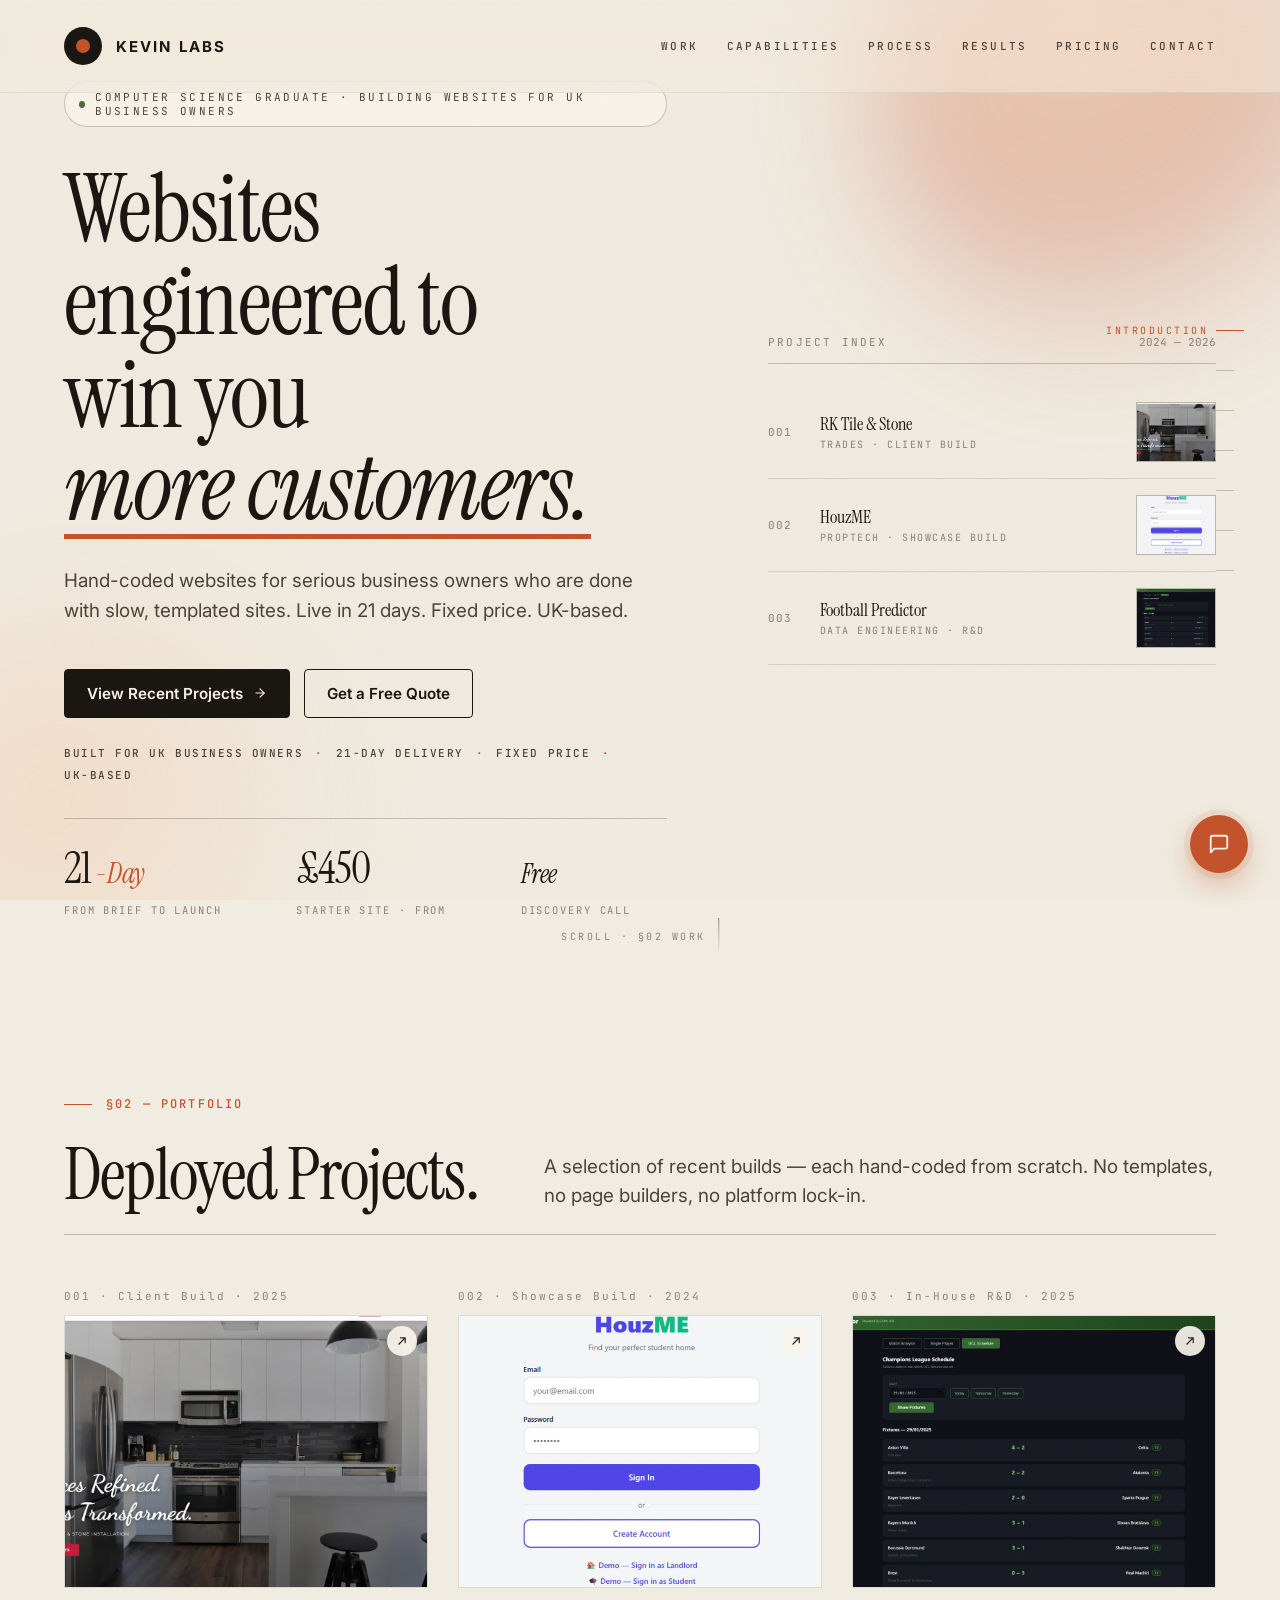
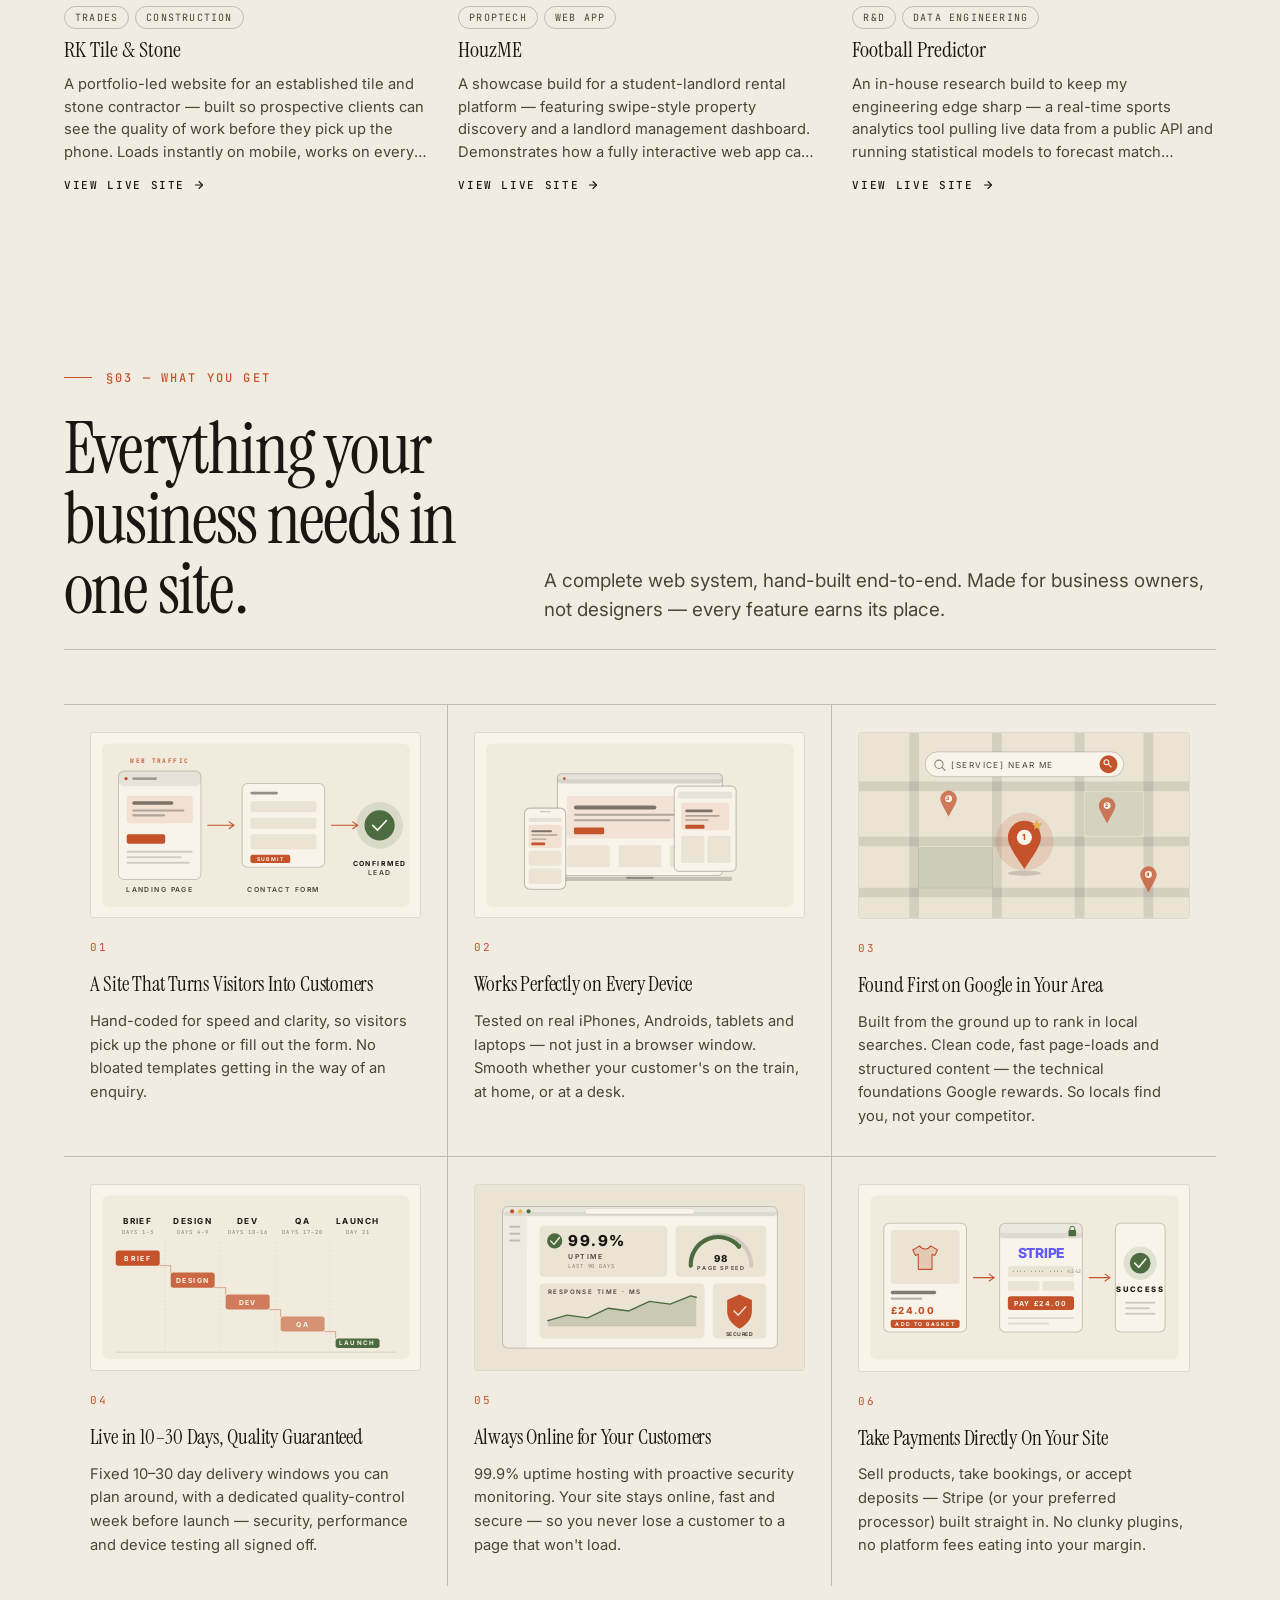
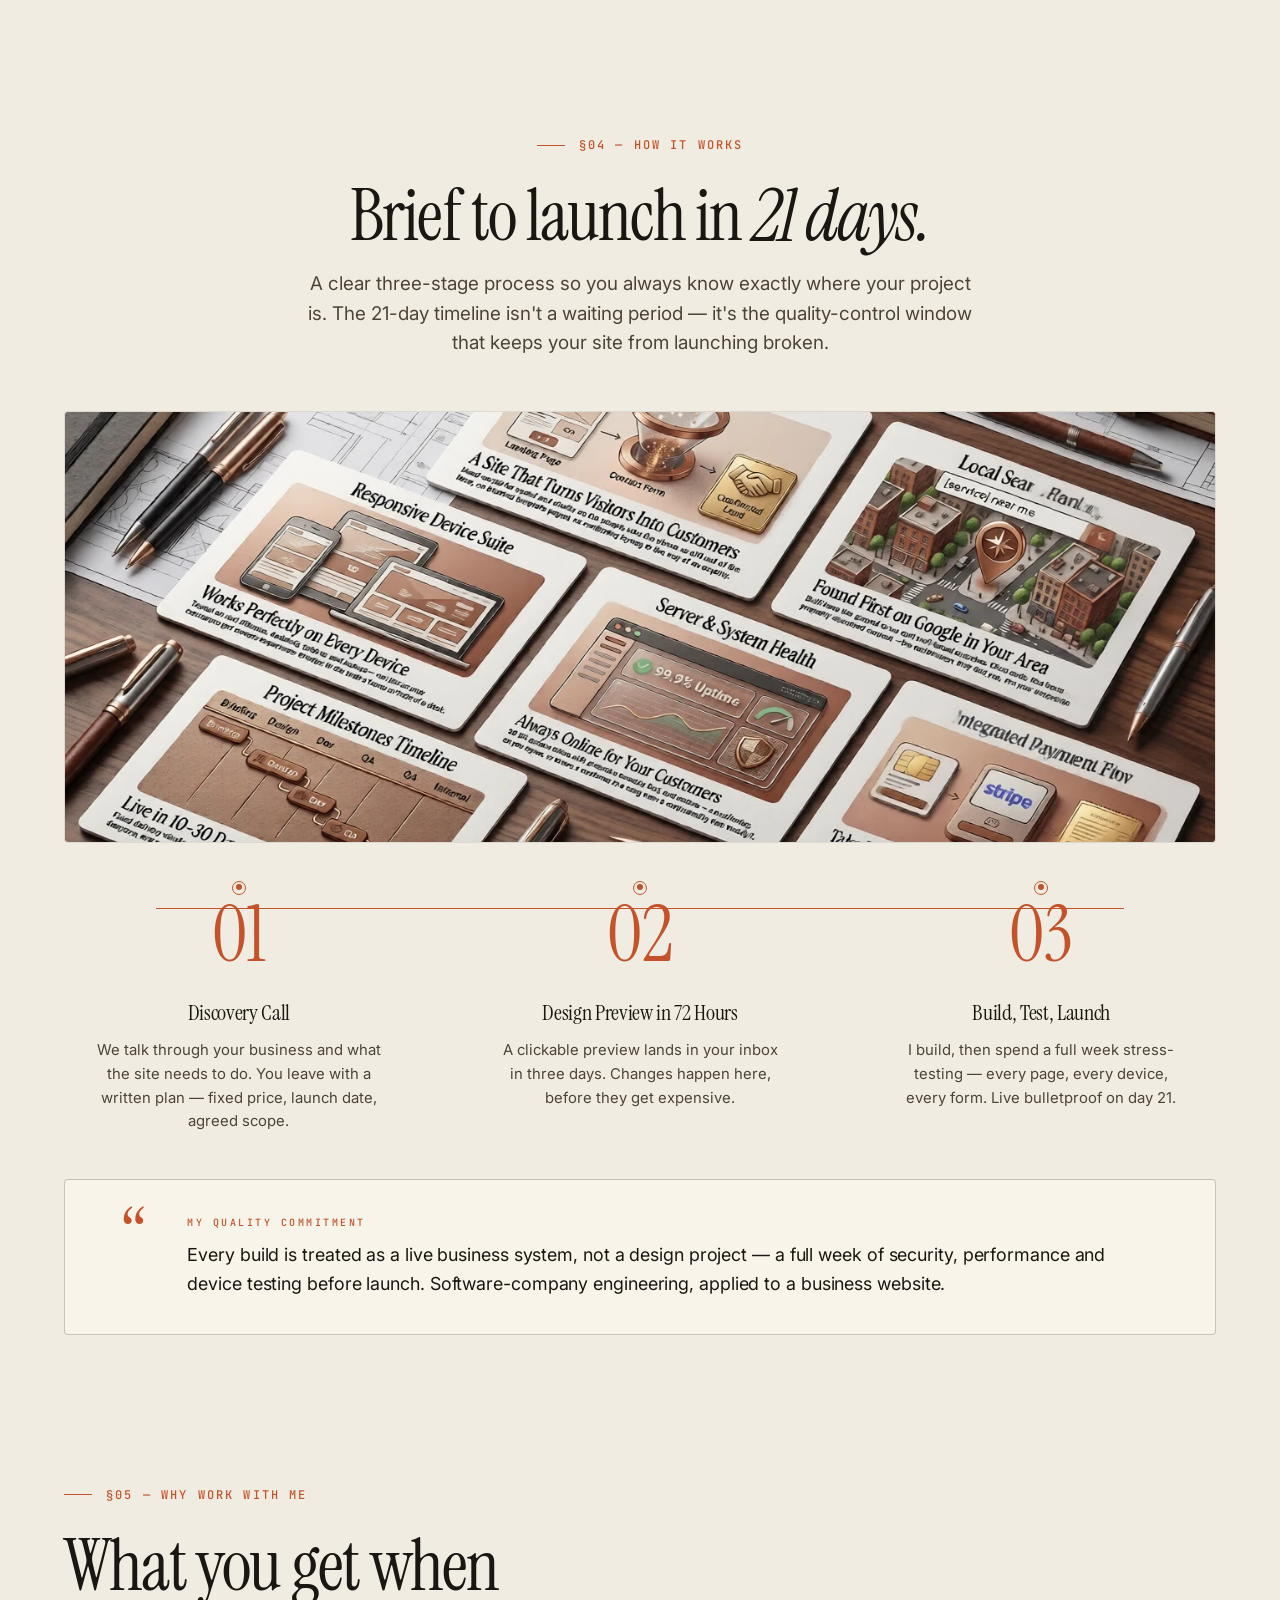
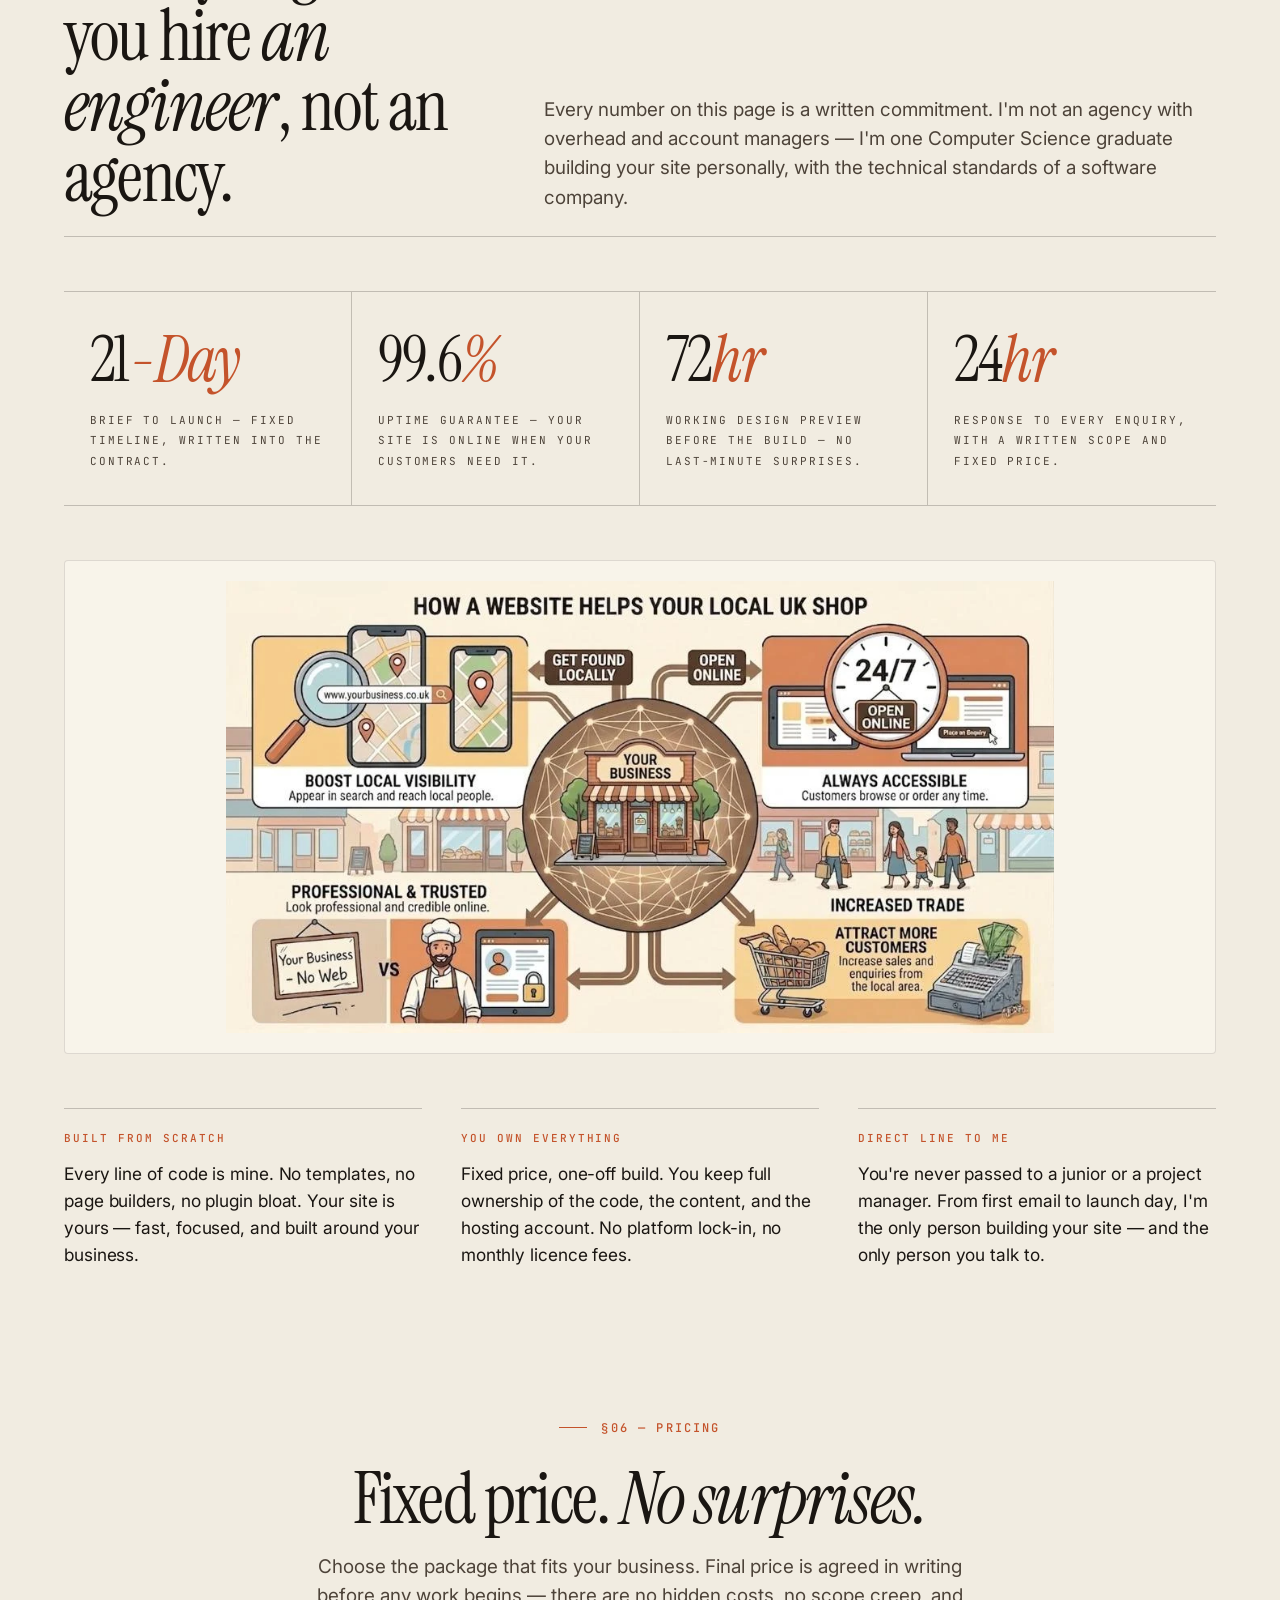
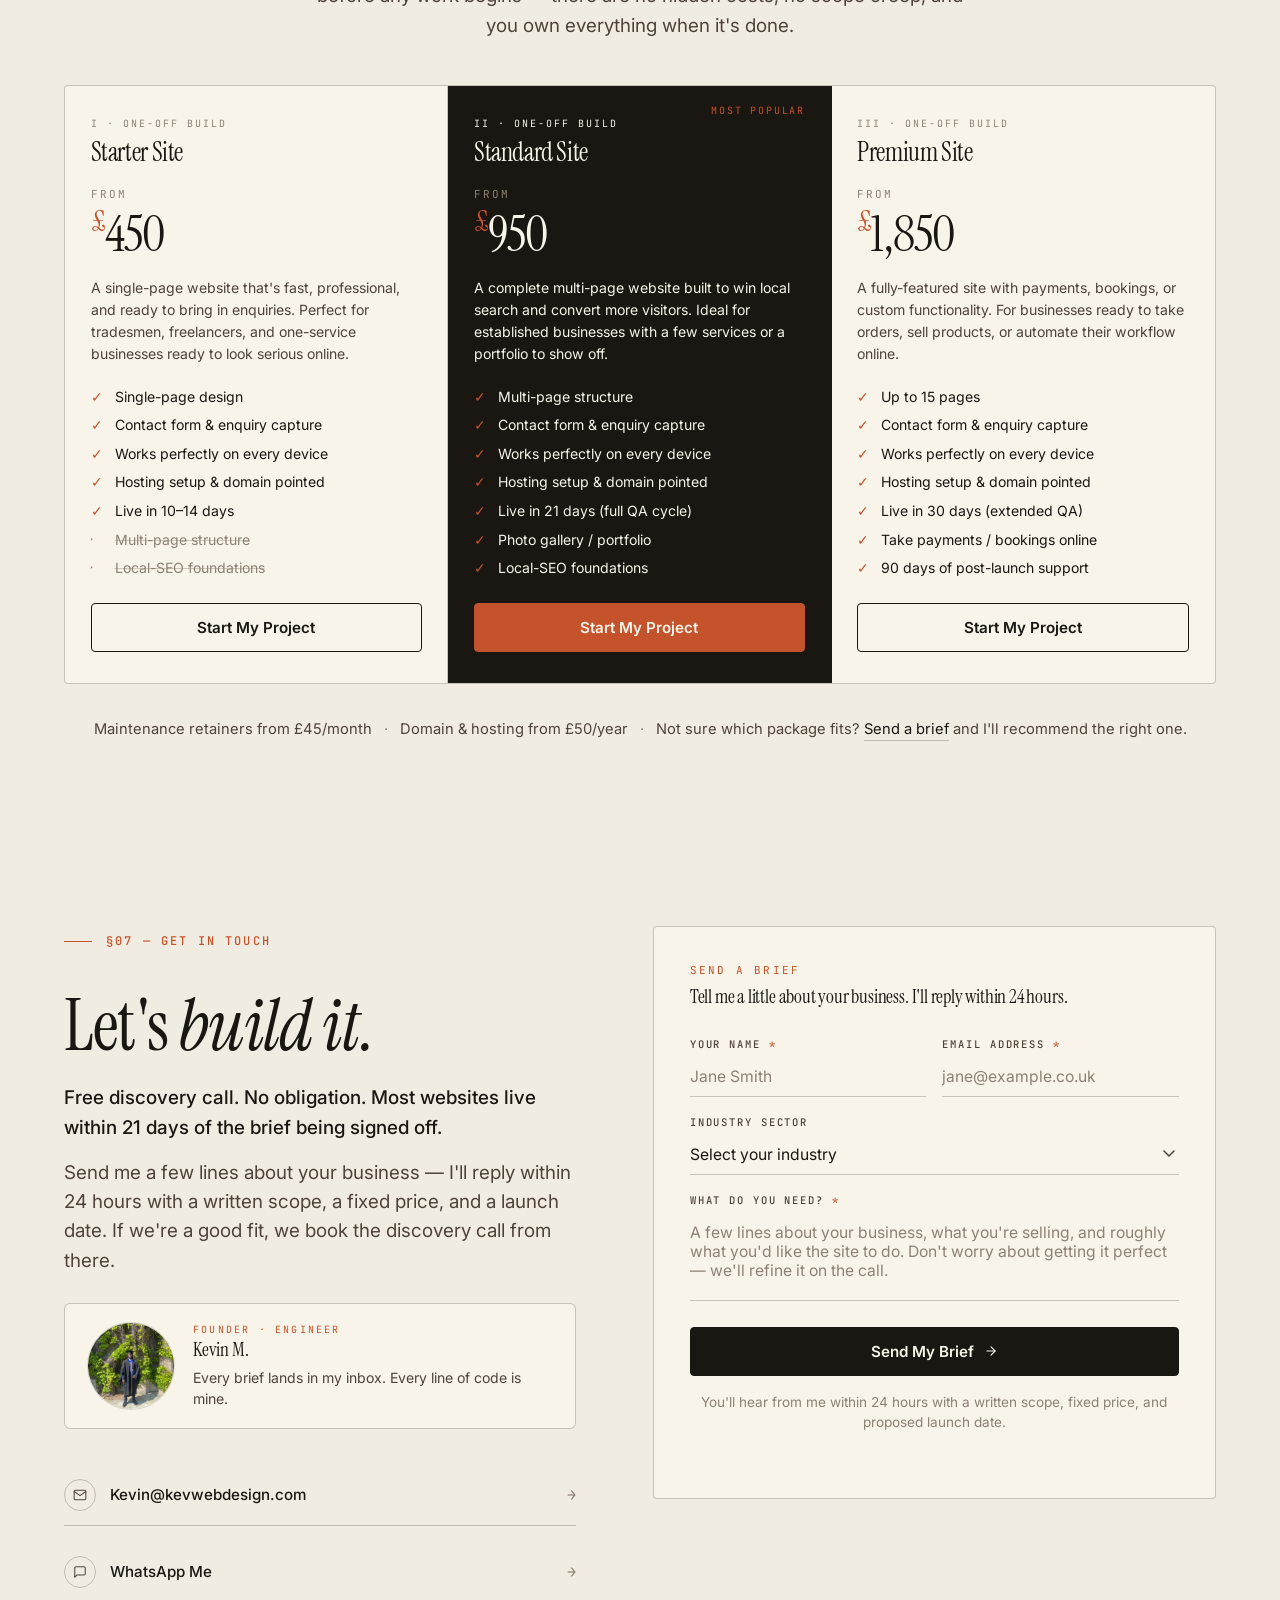
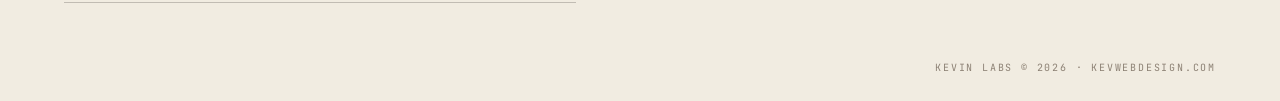
==== commit 92b3ebab: "Replace outdated <K/> favicon with editorial dot mark" ====
--- a/index.html
+++ b/index.html
@@ -5,7 +5,7 @@
 <meta charset="UTF-8">
 <meta name="viewport" content="width=device-width, initial-scale=1.0">
 <title>Kevin Labs — Custom-Coded Websites for Local Businesses</title>
-<link rel="icon" type="image/svg+xml" href="images/favicon.svg">
+<link rel="icon" type="image/svg+xml" href="images/favicon.svg?v=2">
 <link rel="preconnect" href="https://fonts.googleapis.com">
 <link rel="preconnect" href="https://fonts.gstatic.com" crossorigin>
 <link rel="preload" as="image" href="images/rk-tile-stone.webp" fetchpriority="high">
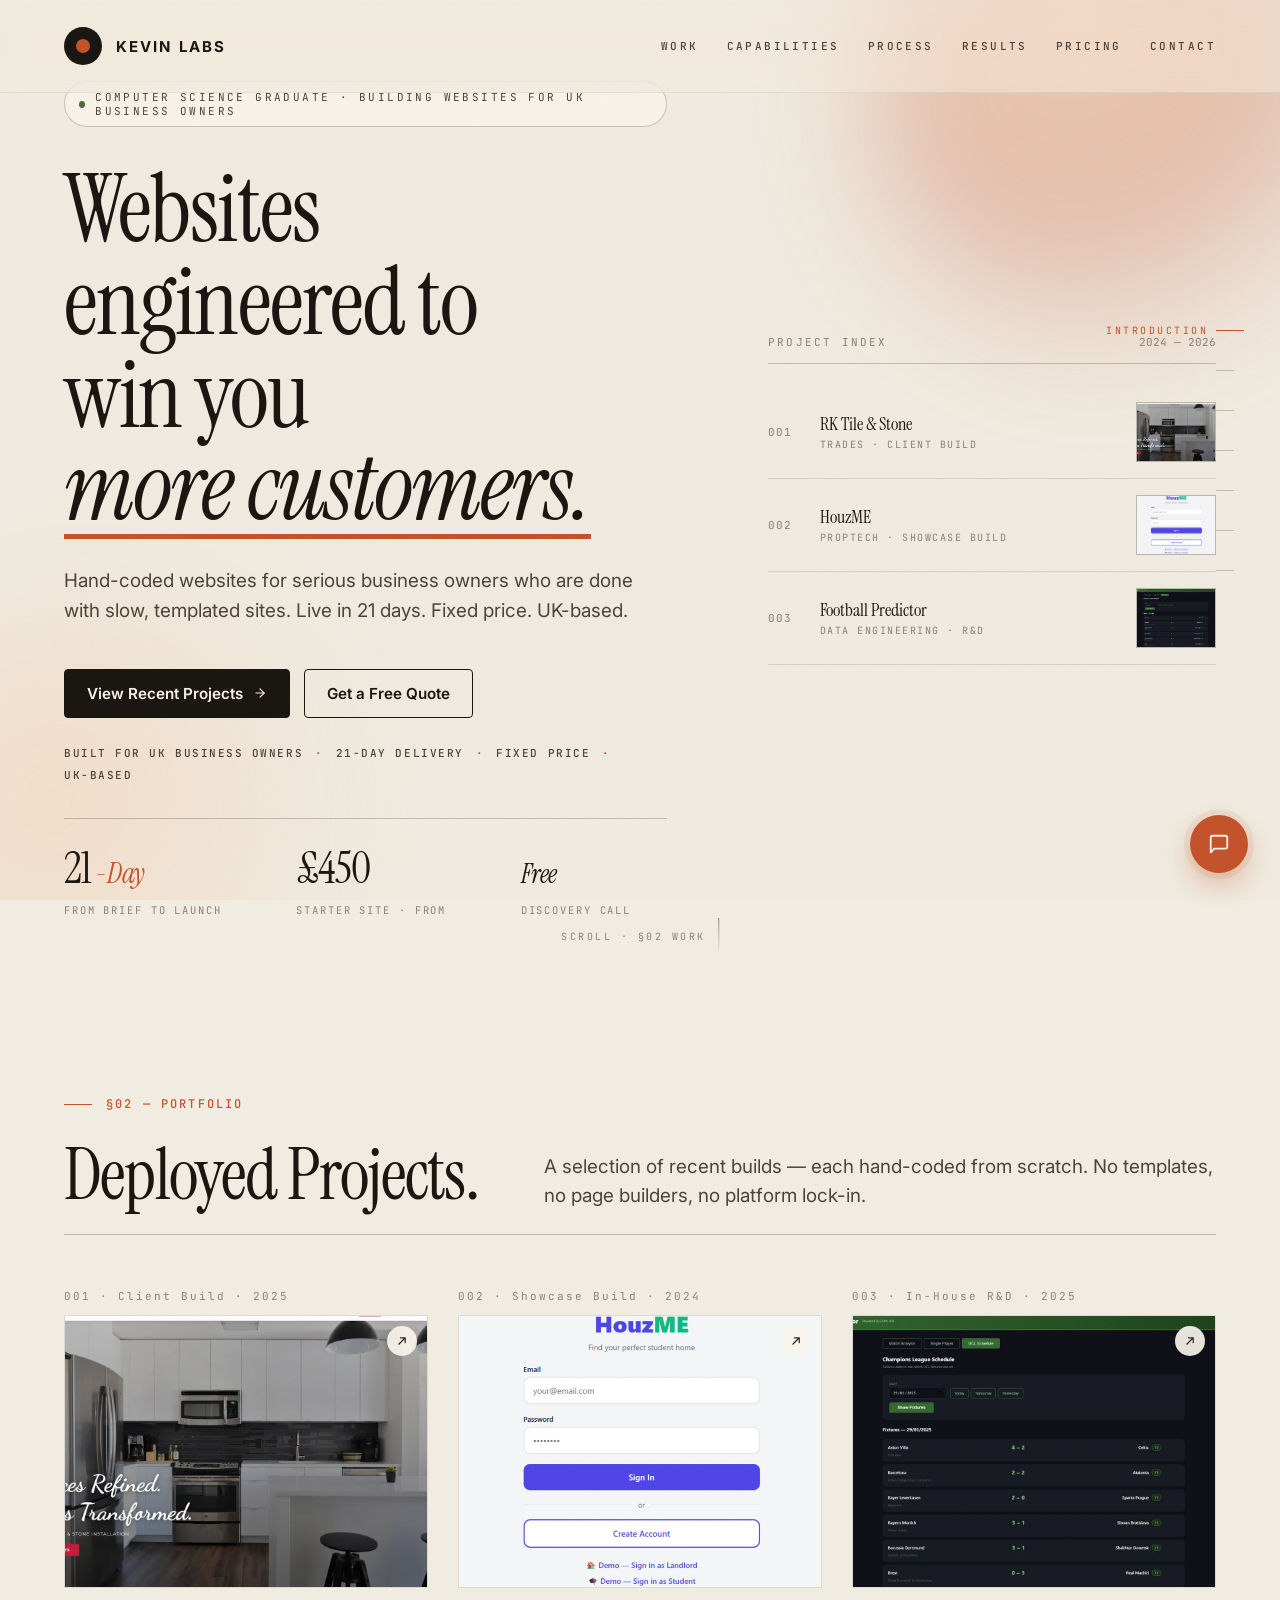
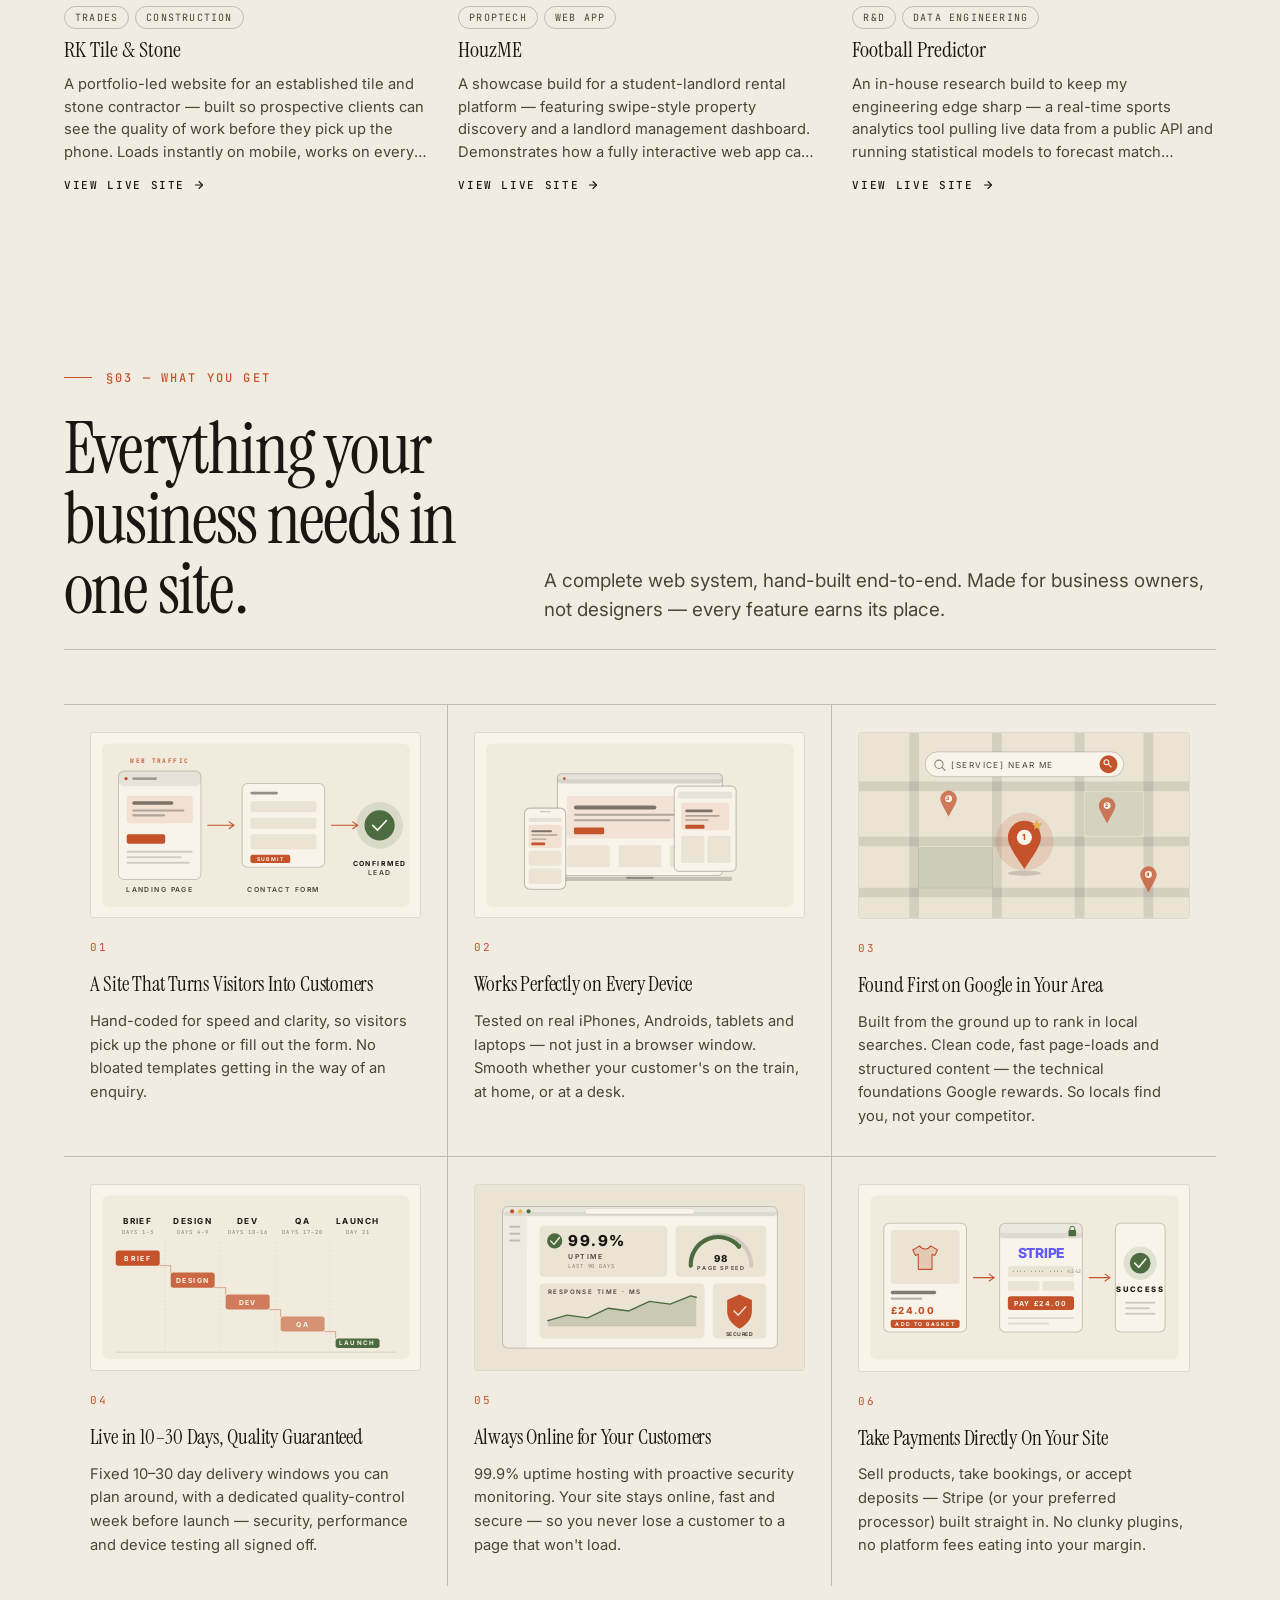
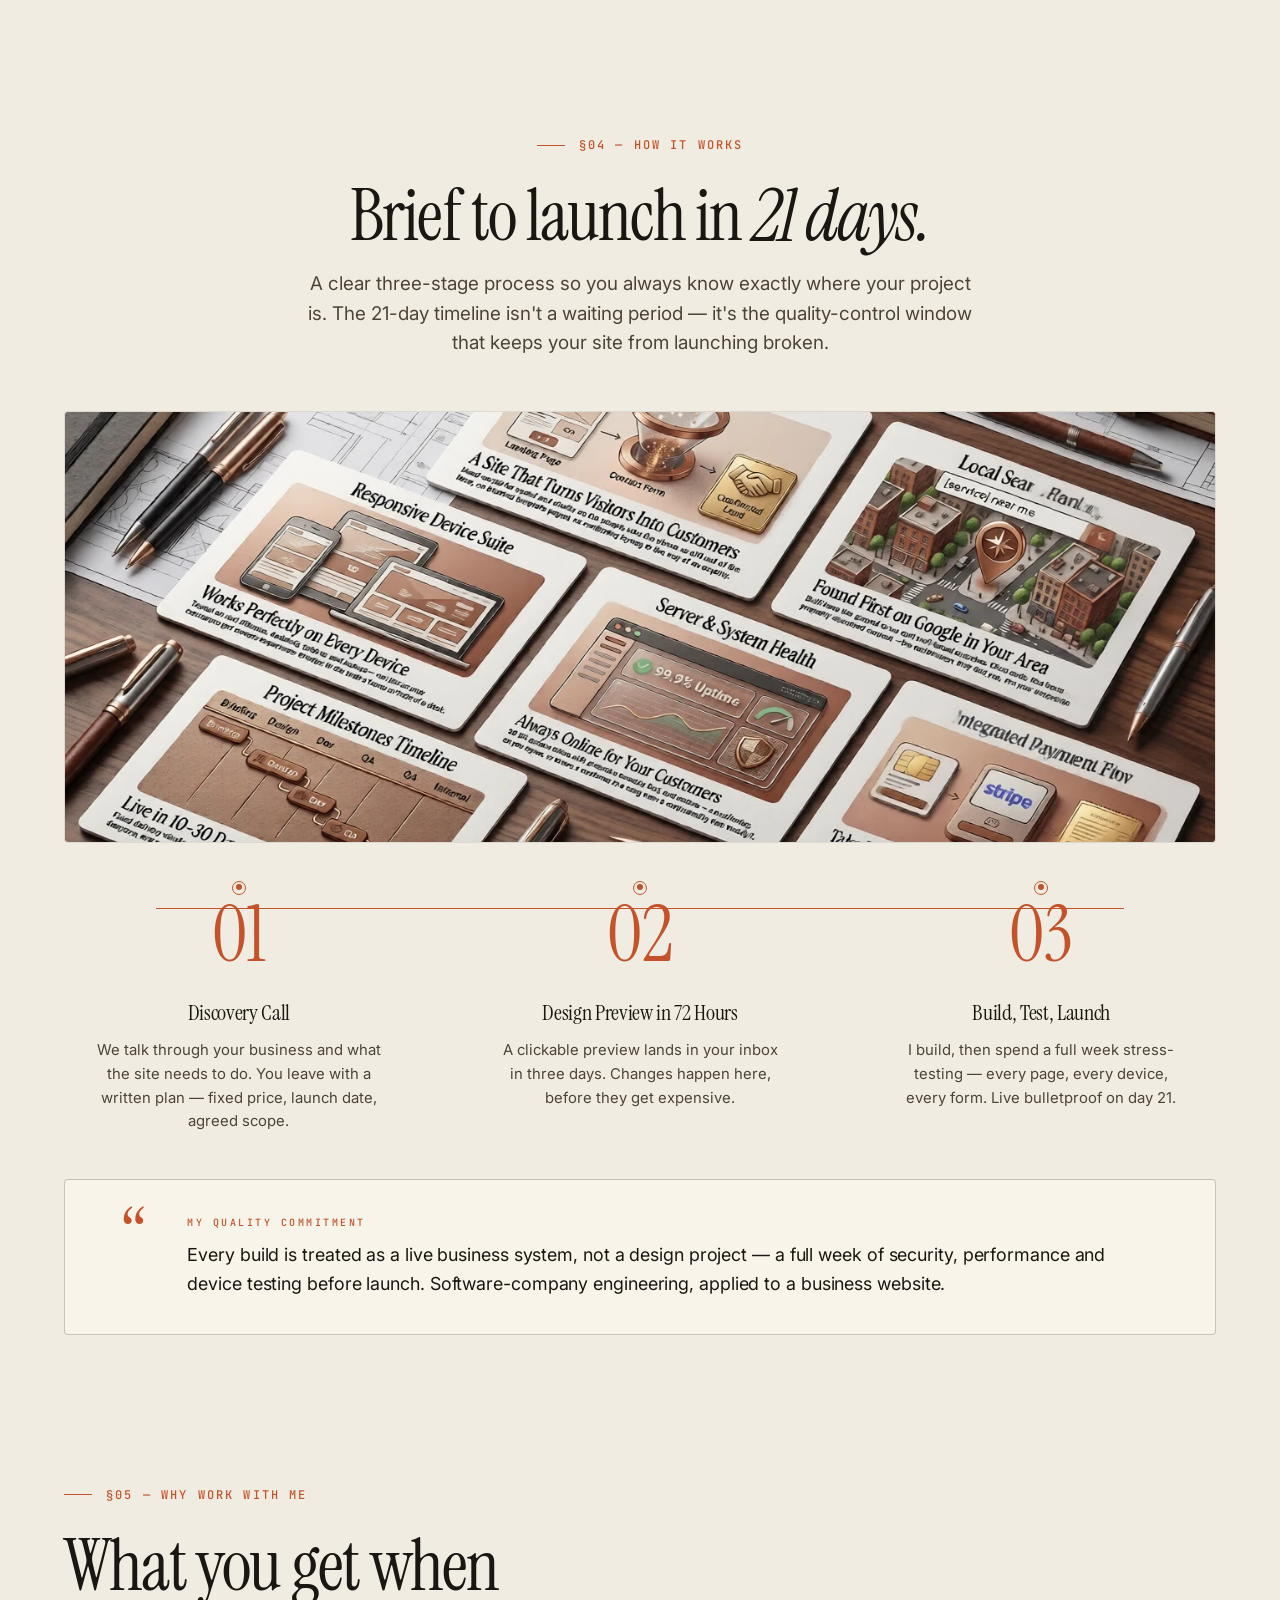
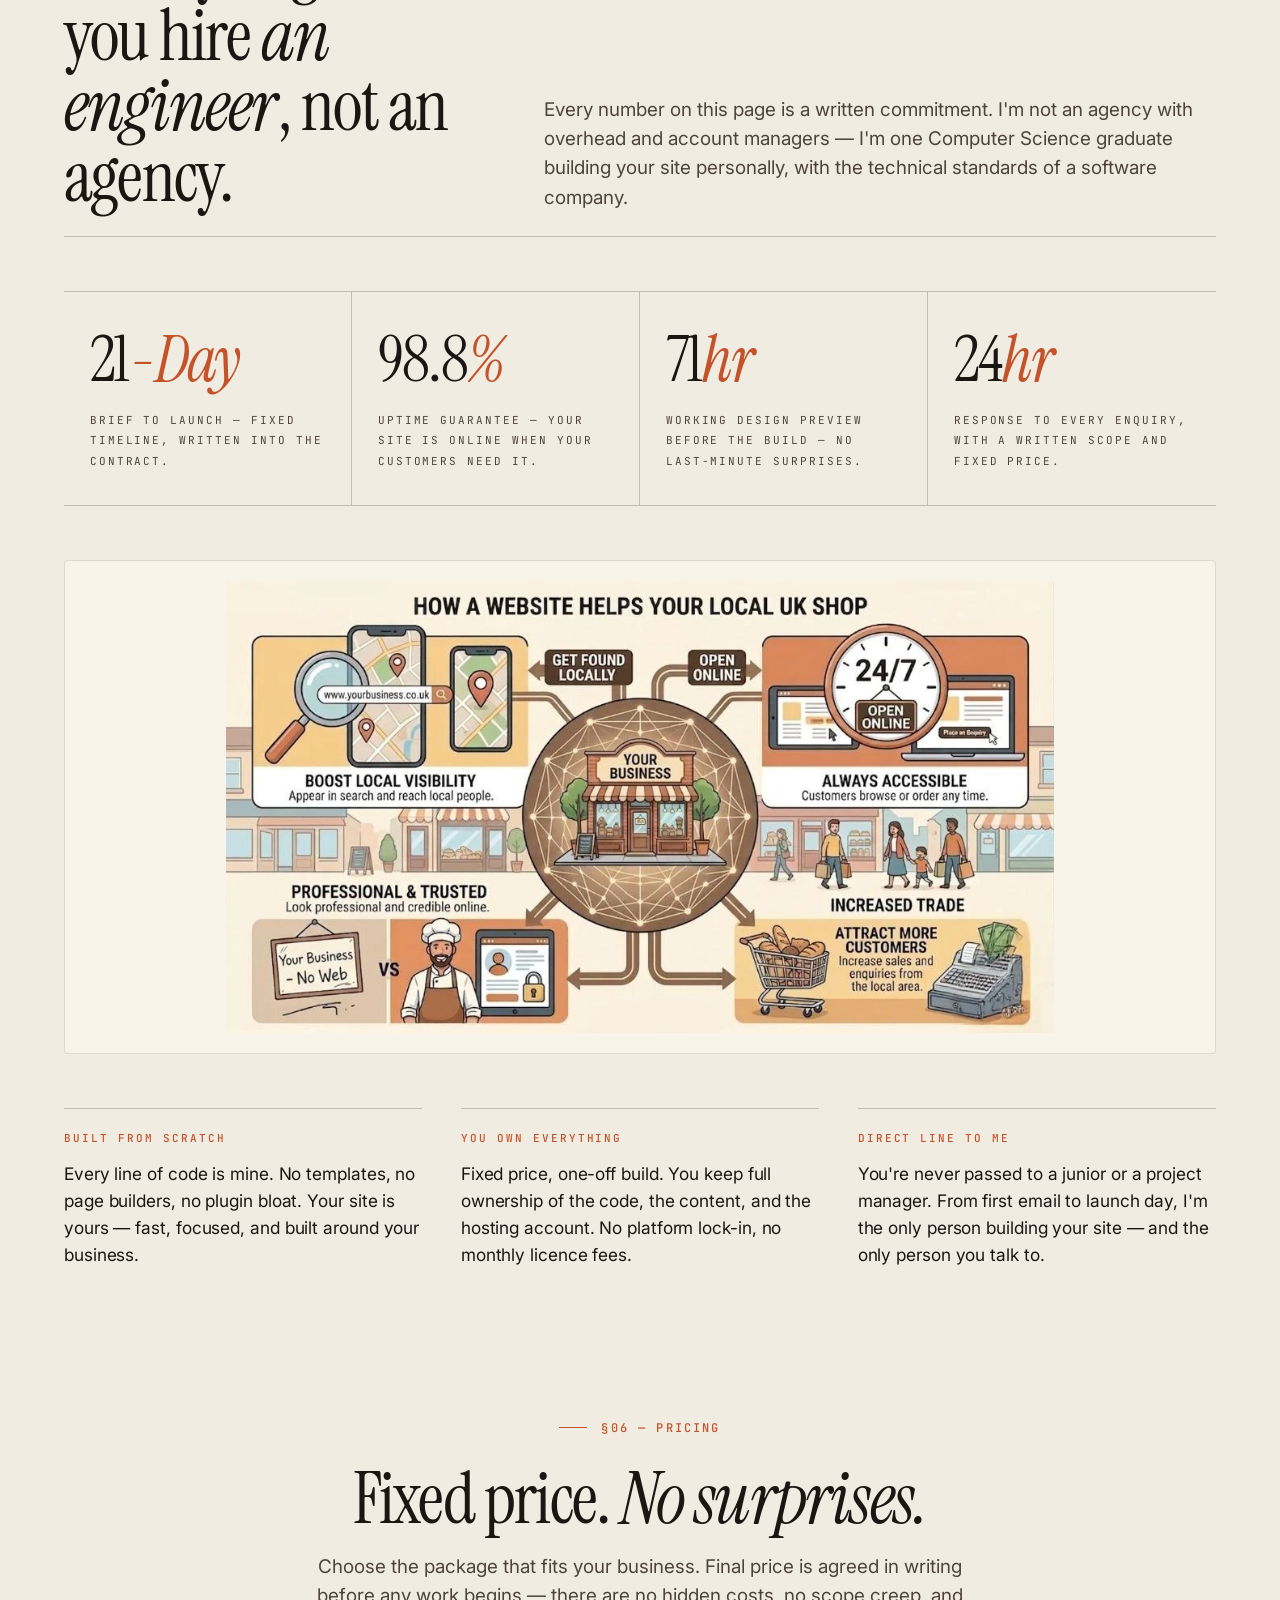
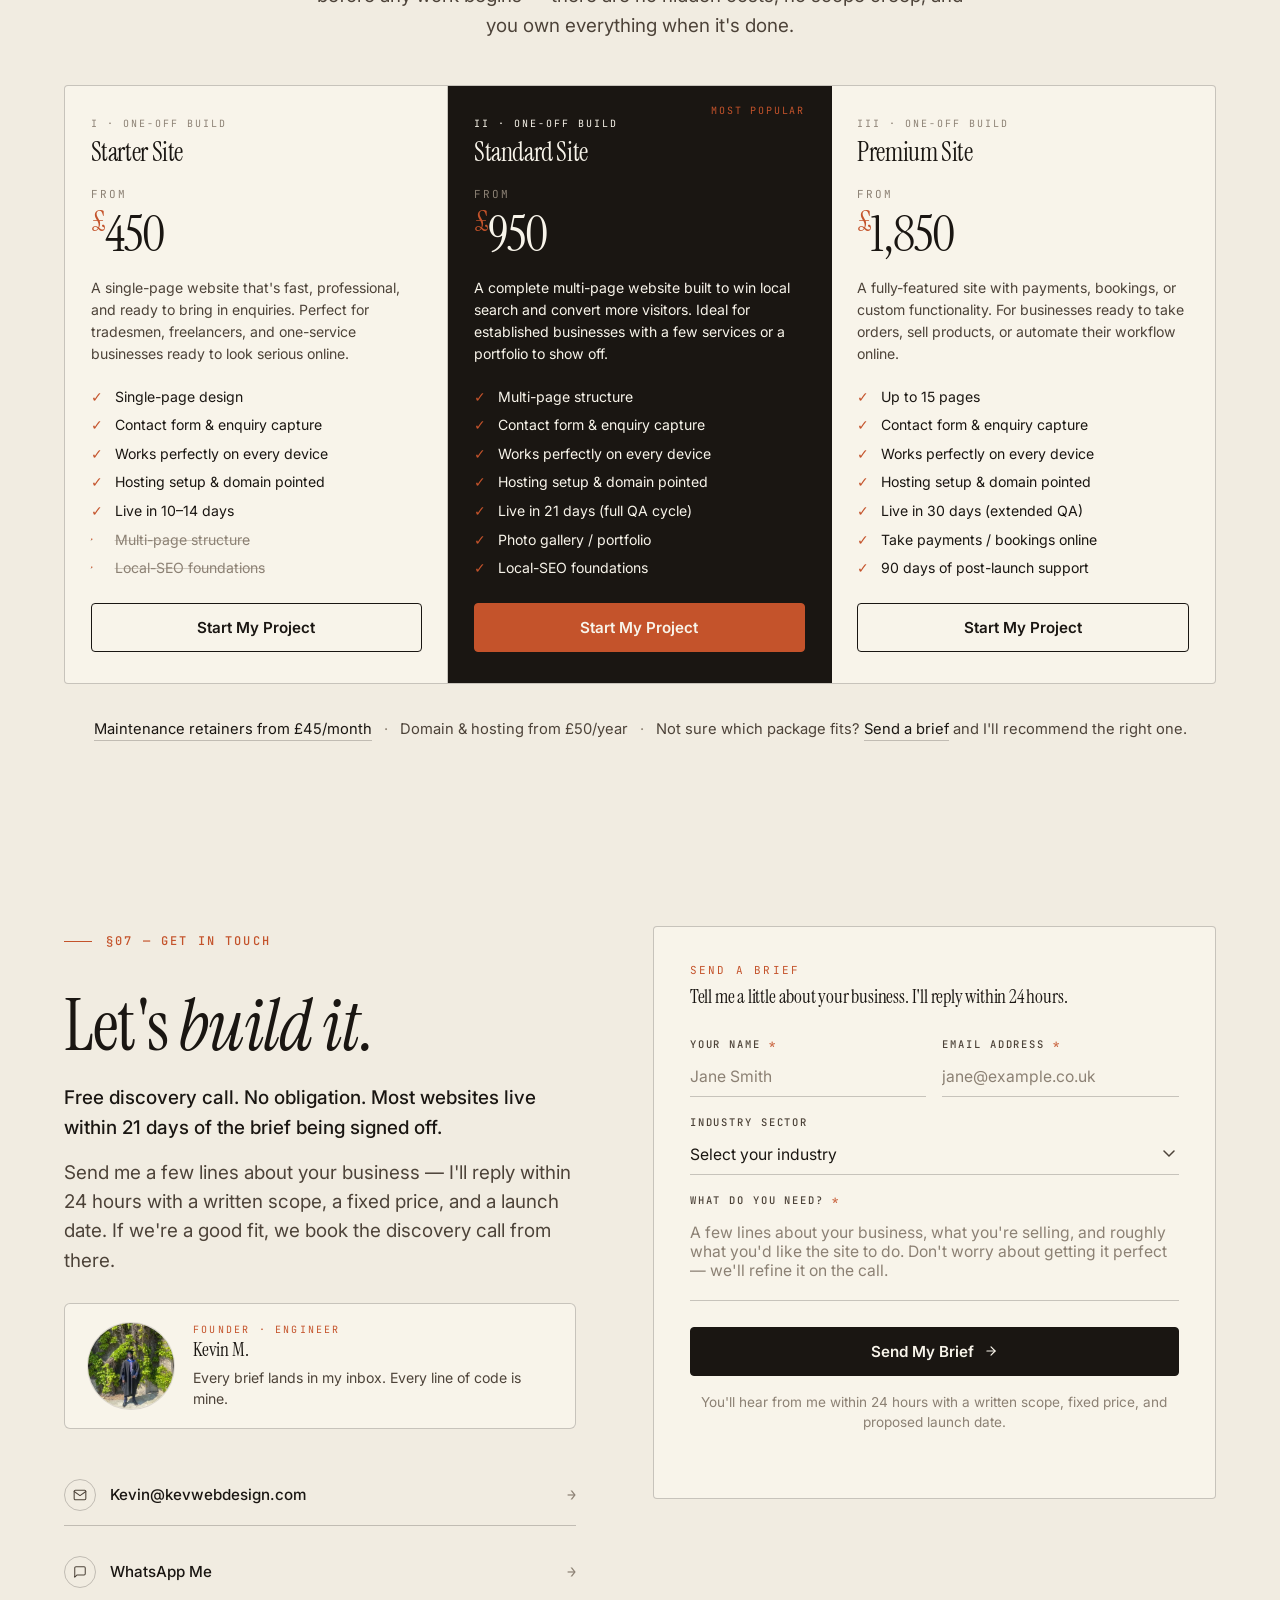
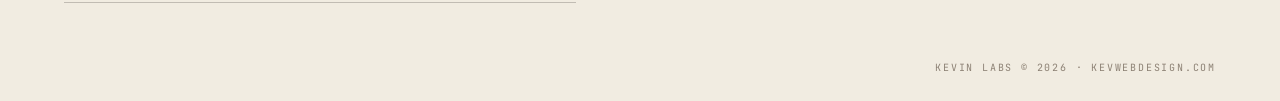
==== commit d57c6e68: "Add Care Plans page with interactive plan selection flow Replaces direct mailto CTAs with an in-page" ====
--- a/index.html
+++ b/index.html
@@ -2747,7 +2747,7 @@
       </div>
 
       <p class="price-footnote anim" style="--i:4">
-        Maintenance retainers from £45/month<span class="sep">·</span>Domain &amp; hosting from £50/year<span class="sep">·</span>Not sure which package fits? <a data-goto="6">Send a brief</a> and I'll recommend the right one.
+        <a href="care-plans.html">Maintenance retainers from £45/month</a><span class="sep">·</span>Domain &amp; hosting from £50/year<span class="sep">·</span>Not sure which package fits? <a data-goto="6">Send a brief</a> and I'll recommend the right one.
       </p>
     </div>
   </section>
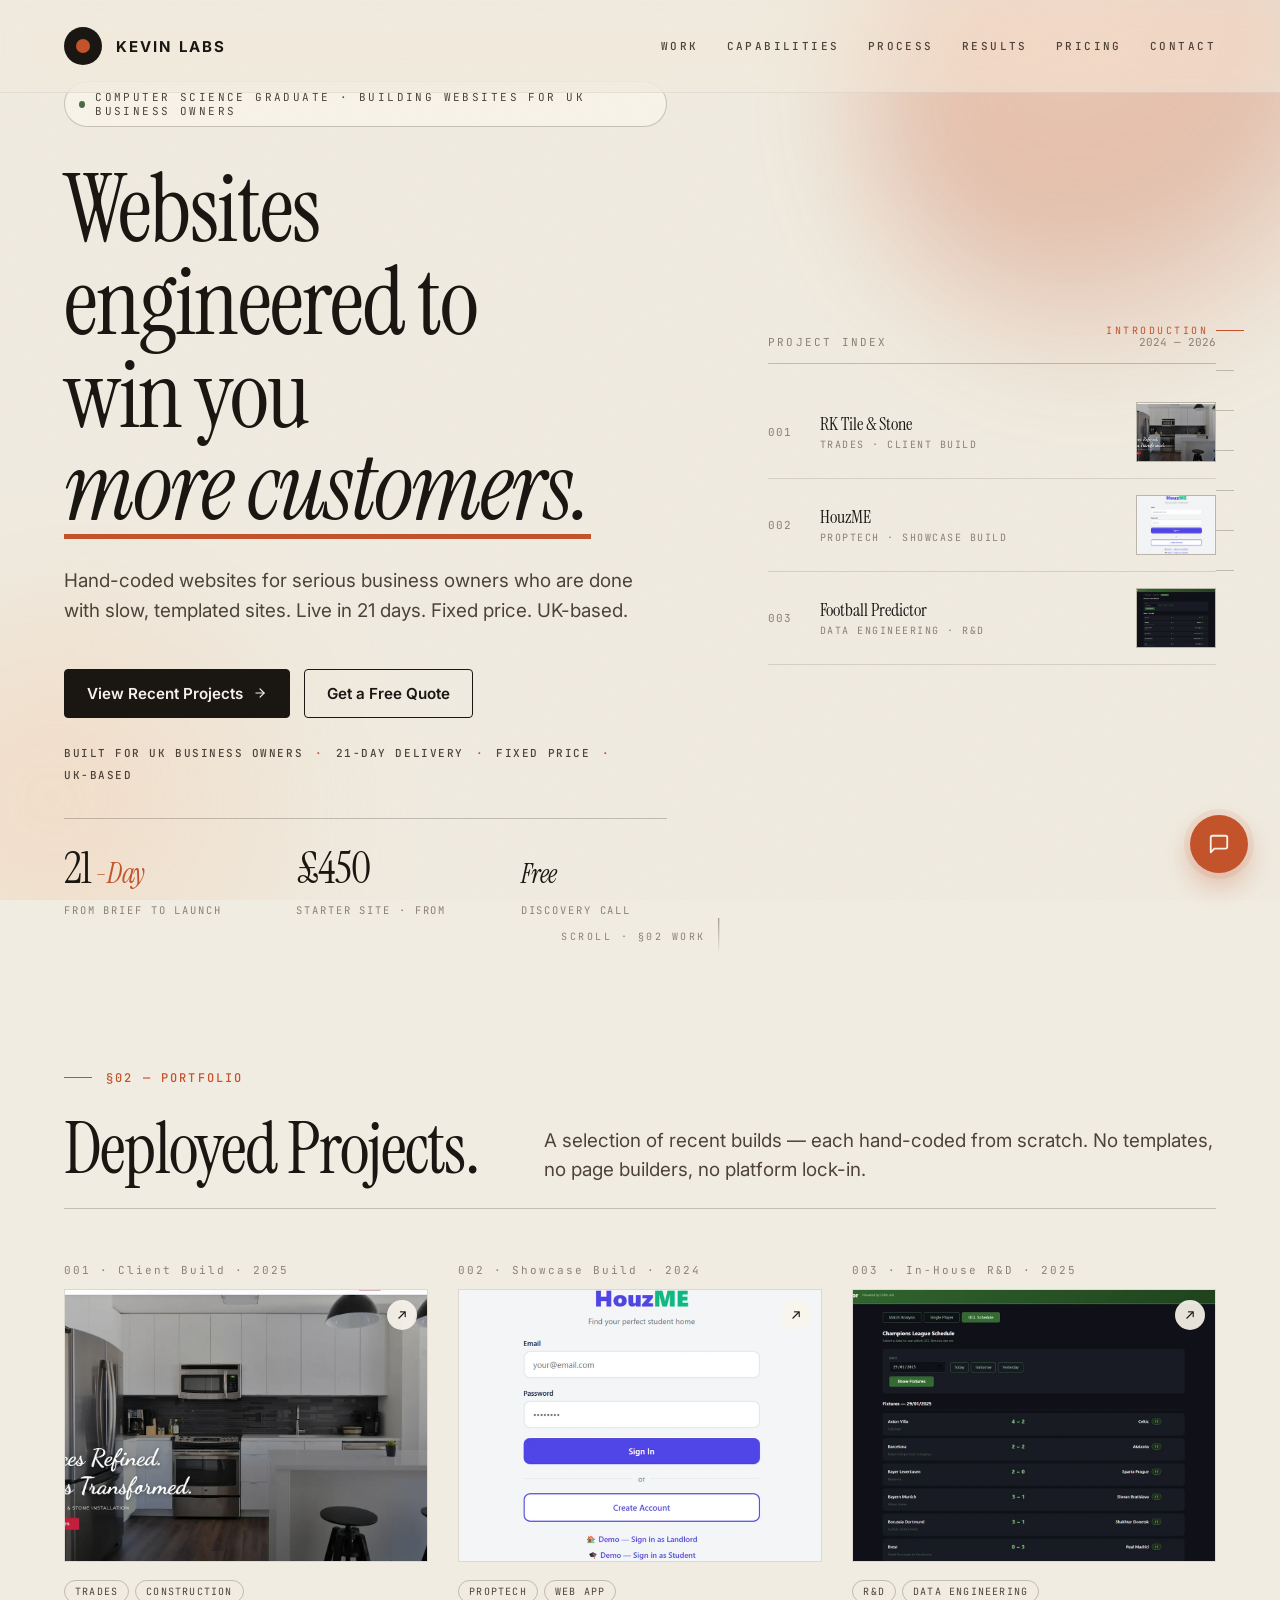
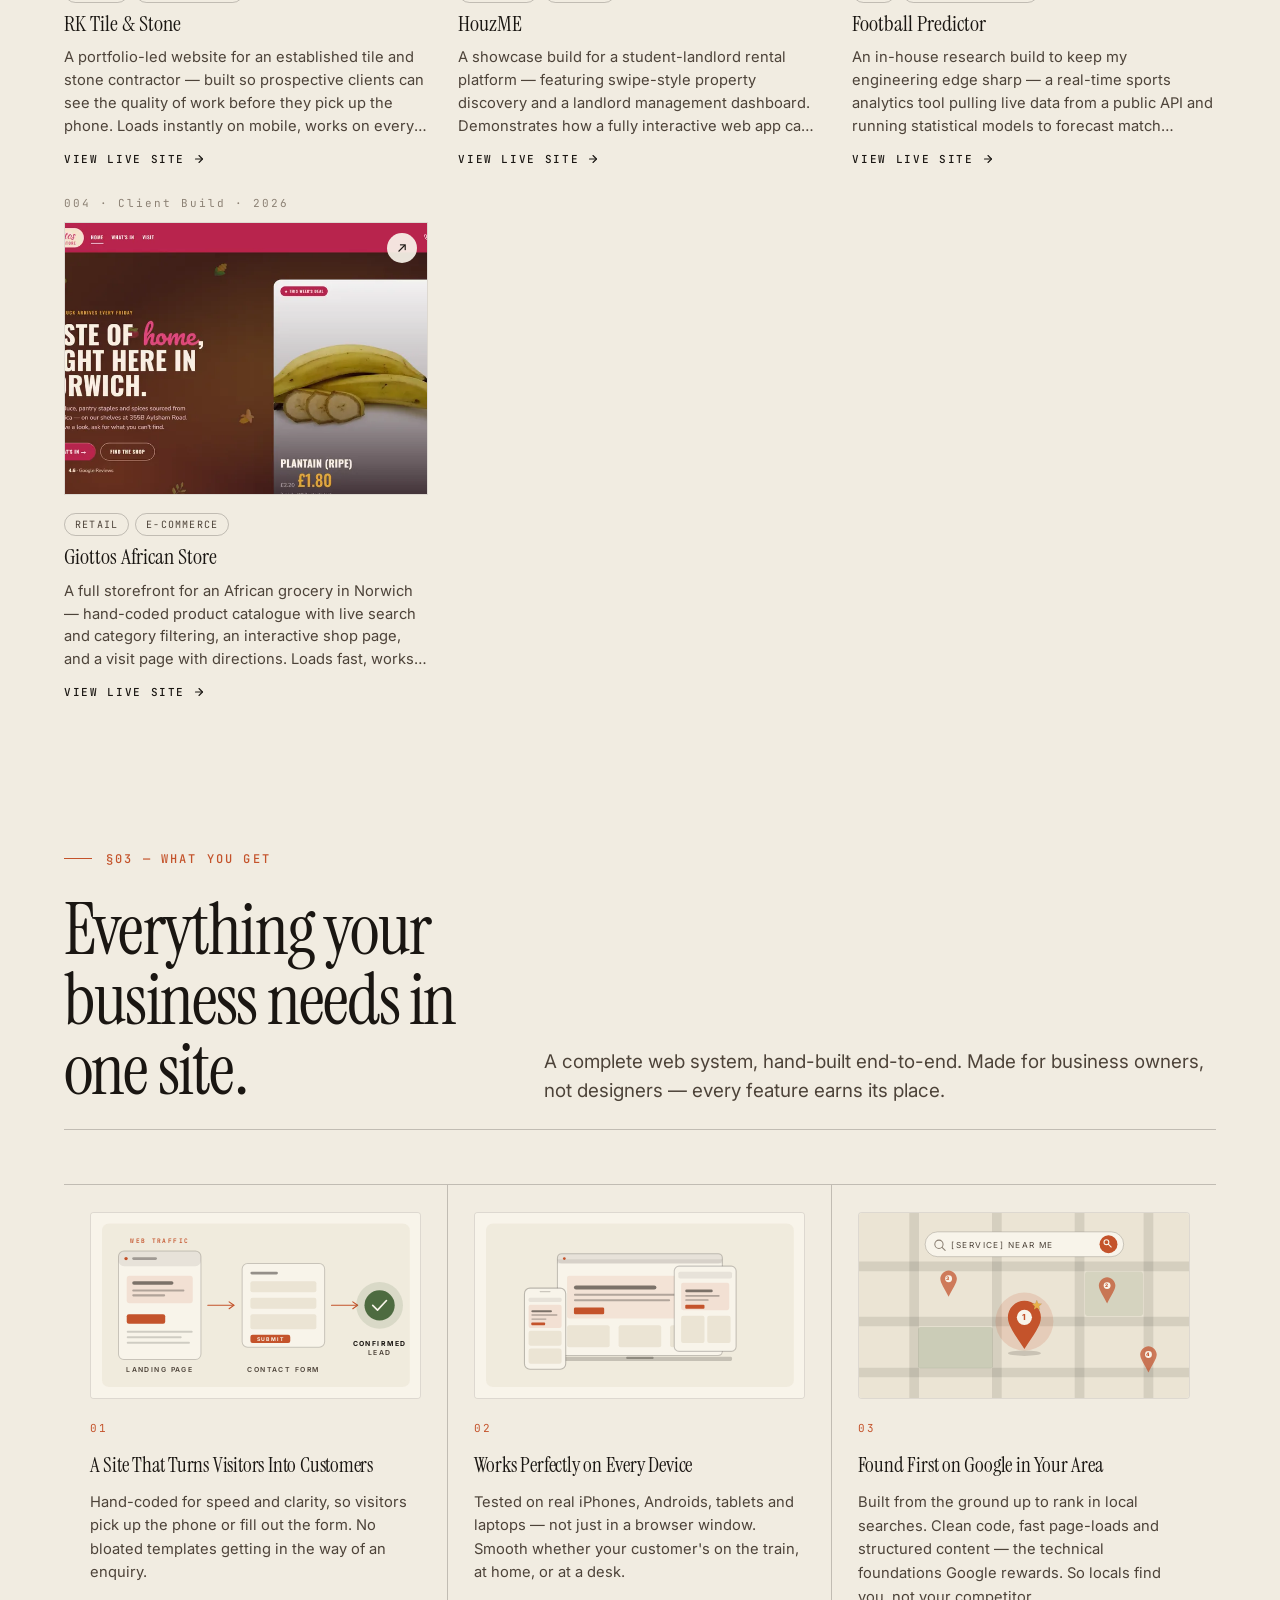
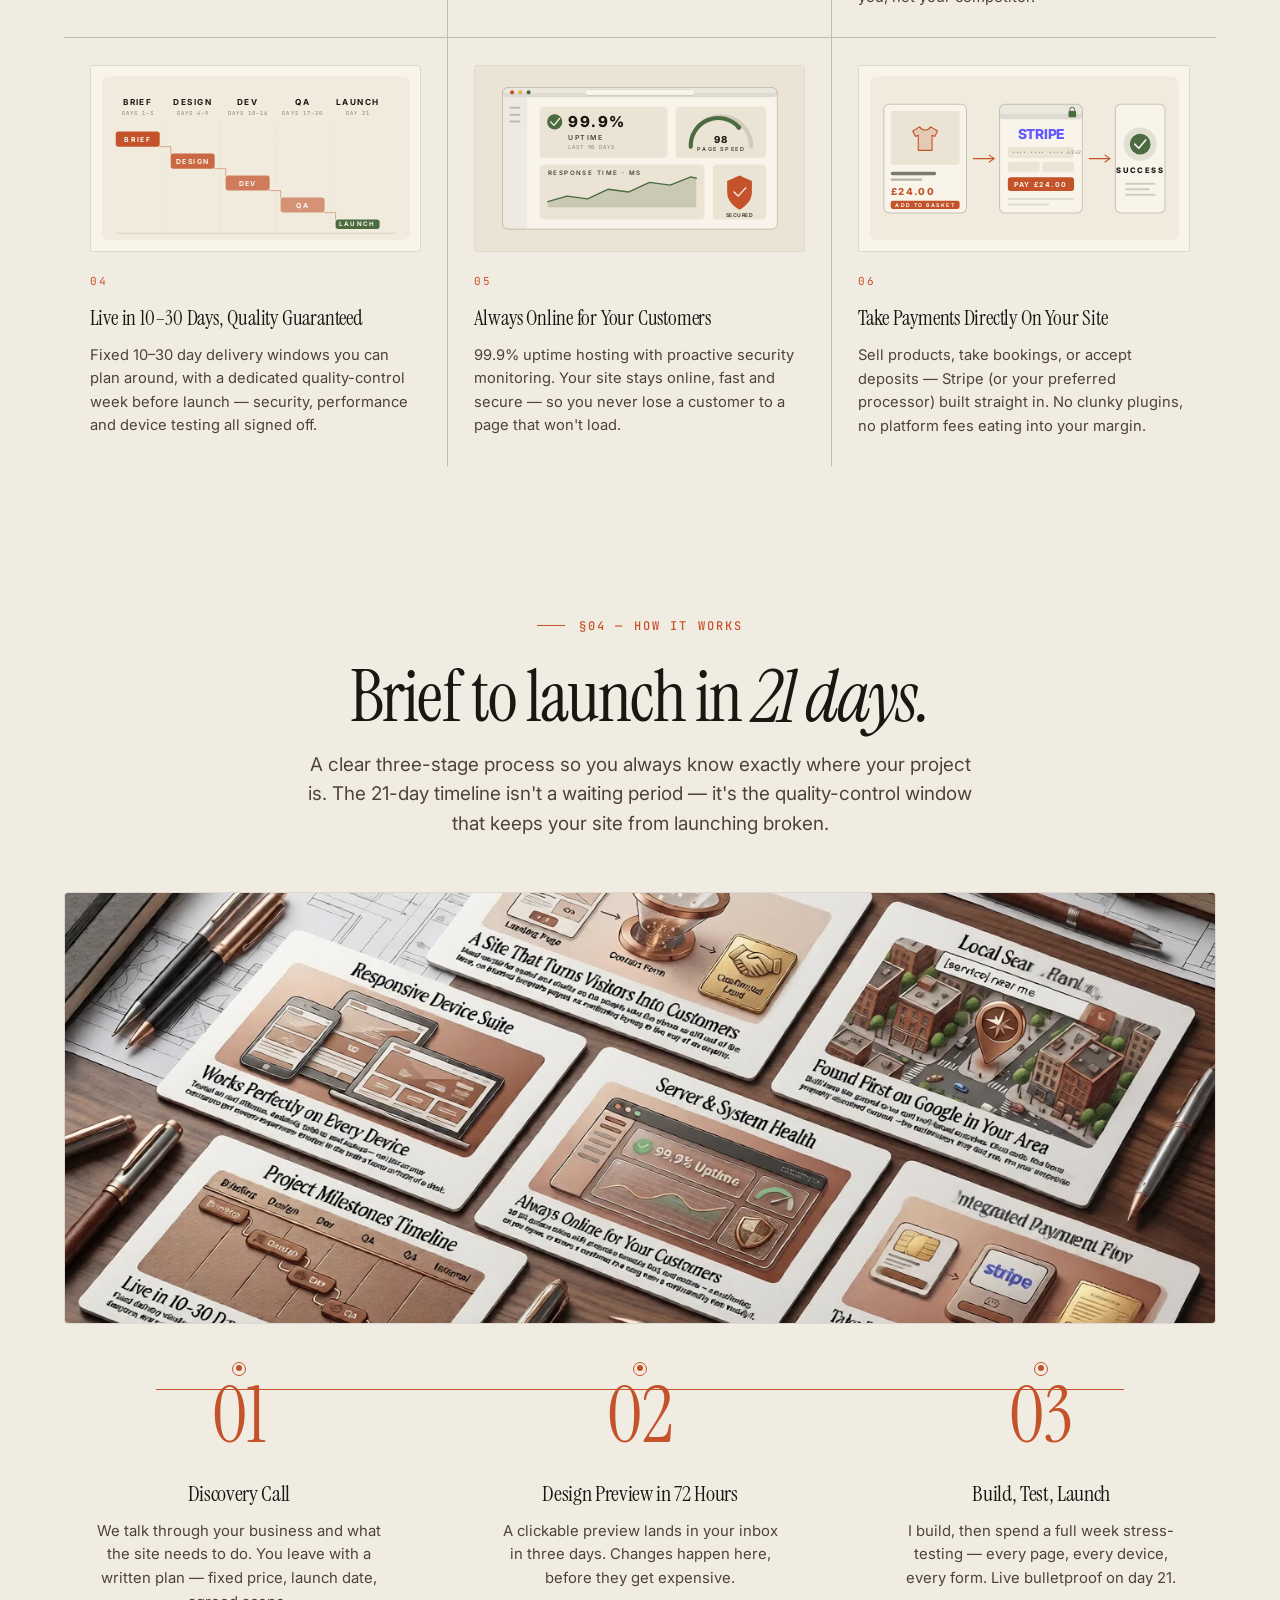
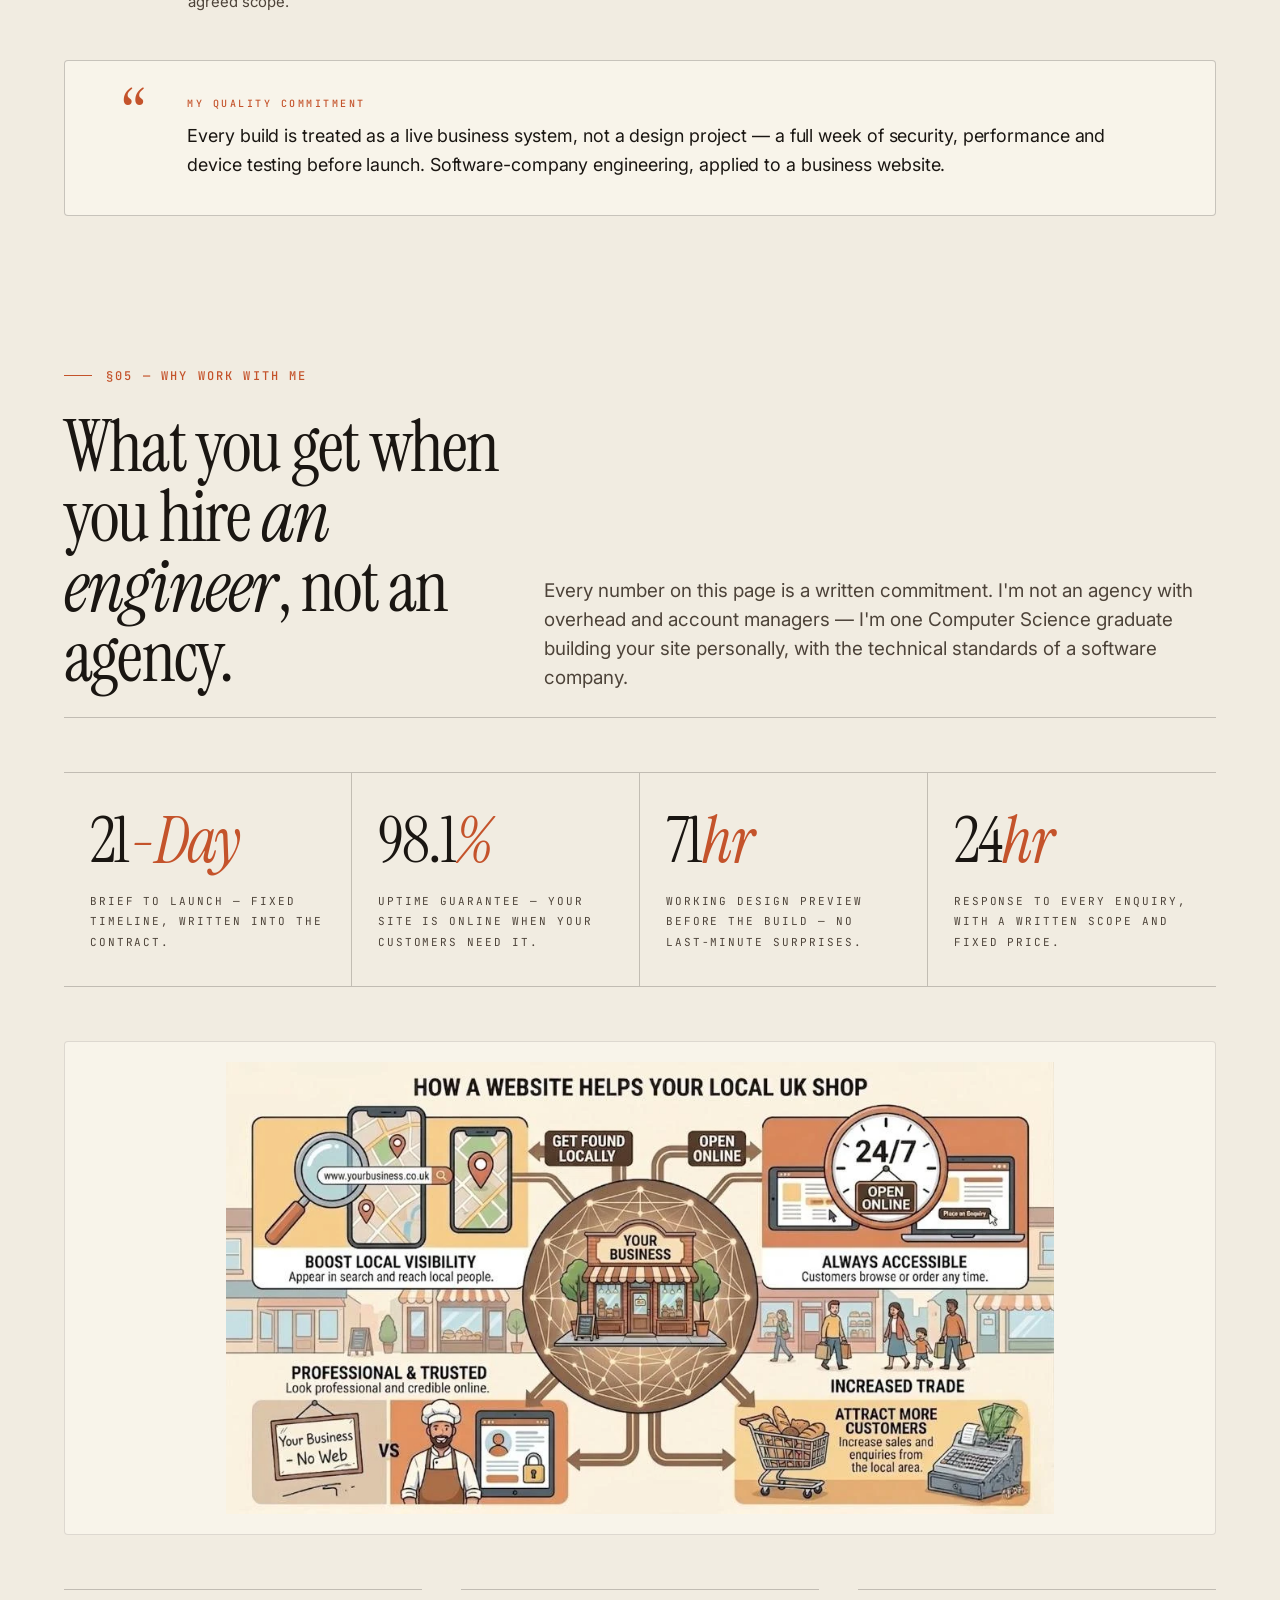
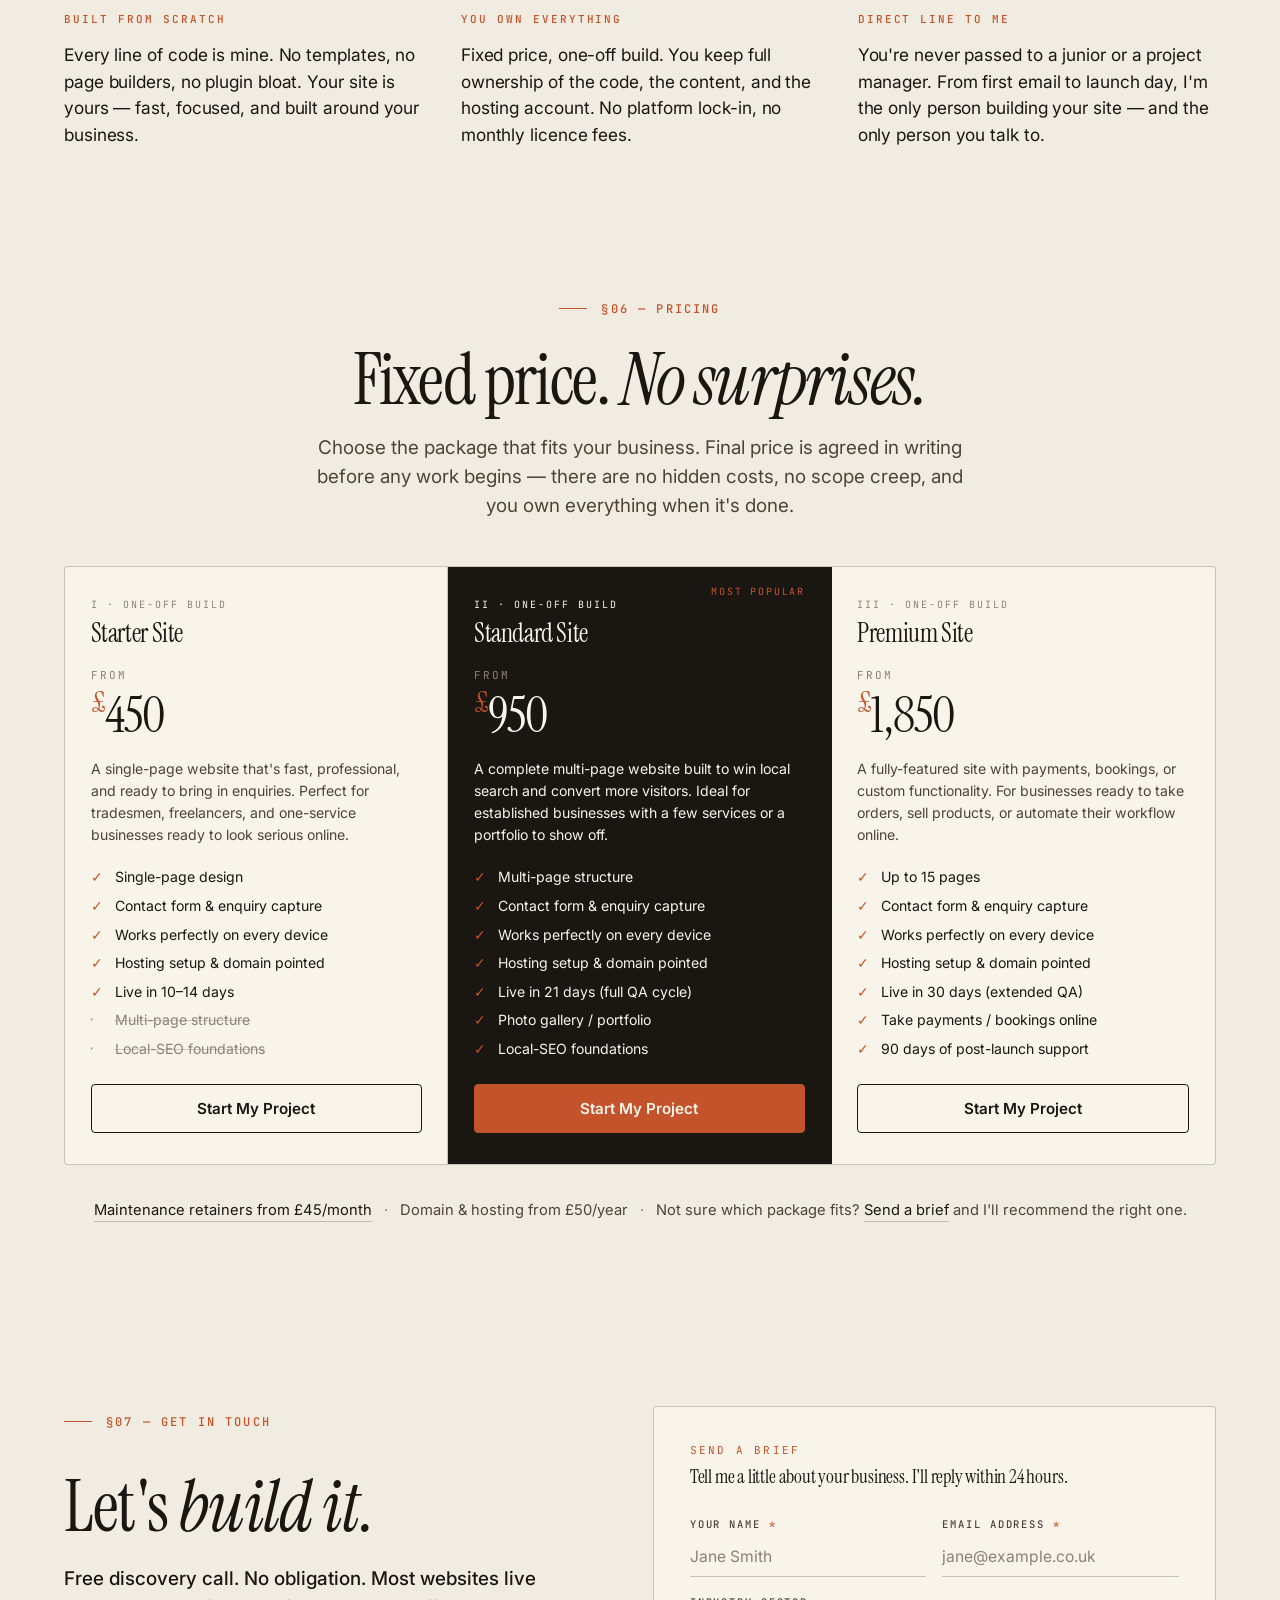
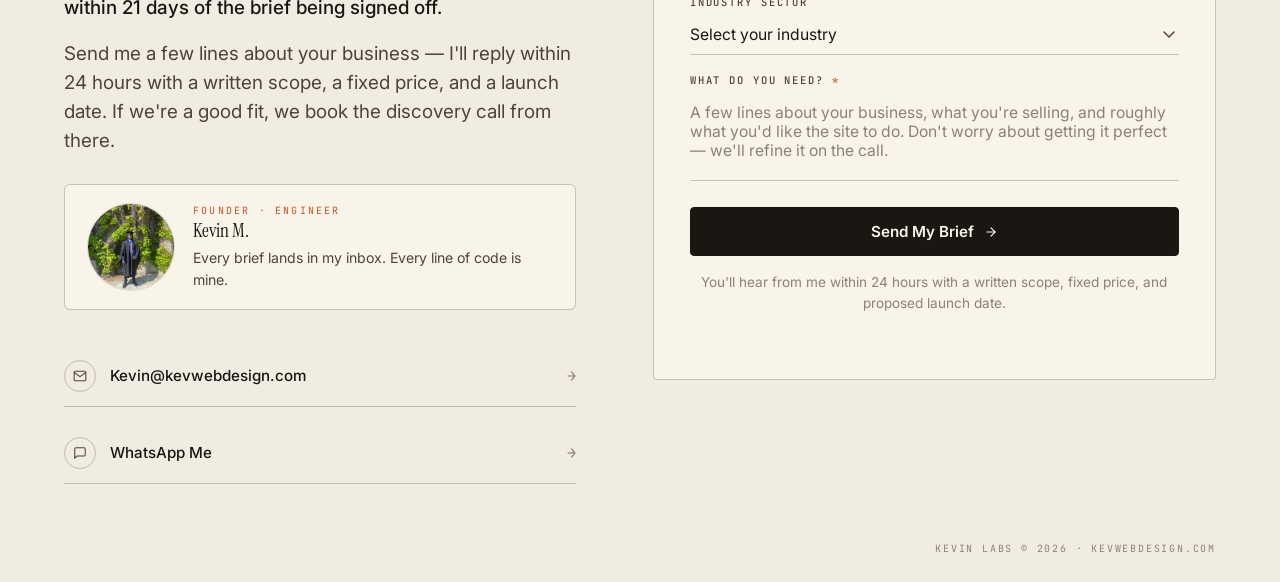
==== commit 47a72b4f: "Add Giottos African Store portfolio card Adds project 004 to the §02 Work grid — screenshot captured" ====
--- a/index.html
+++ b/index.html
@@ -1,1914 +1,2781 @@
-<!DOCTYPE html>
+<!doctype html>
 <html lang="en">
-<head>
-<script>document.documentElement.classList.add('js-ready');</script>
-<meta charset="UTF-8">
-<meta name="viewport" content="width=device-width, initial-scale=1.0">
-<title>Kevin Labs — Custom-Coded Websites for Local Businesses</title>
-<link rel="icon" type="image/svg+xml" href="images/favicon.svg?v=2">
-<link rel="preconnect" href="https://fonts.googleapis.com">
-<link rel="preconnect" href="https://fonts.gstatic.com" crossorigin>
-<link rel="preload" as="image" href="images/rk-tile-stone.webp" fetchpriority="high">
-<link href="https://fonts.googleapis.com/css2?family=Instrument+Serif:ital@0;1&family=Inter:wght@400;500;600;700&family=JetBrains+Mono:wght@400;500&display=swap" rel="stylesheet">
-
-<style>
-:root {
-  /* Editorial palette — bone + ink + terracotta */
-  --bg:      #f1ece1;
-  --paper:   #f8f4ea;
-  --surface: #ebe4d4;
-  --ink:     #1a1612;
-  --ink-2:   #4d4339;
-  --ink-3:   #8c8174;
-  --rule:    rgba(26, 22, 18, 0.12);
-  --rule-2:  rgba(26, 22, 18, 0.22);
-
-  --accent:    #c4532b;   /* terracotta */
-  --accent-2:  #a8421f;
-  --accent-soft: rgba(196, 83, 43, 0.10);
-  --success:   #4d6b40;
-
-  --serif: 'Instrument Serif', 'Times New Roman', serif;
-  --sans:  'Inter', system-ui, -apple-system, sans-serif;
-  --mono:  'JetBrains Mono', ui-monospace, monospace;
-
-  --ease:  cubic-bezier(0.16, 1, 0.3, 1);
-  --ease-2: cubic-bezier(0.65, 0, 0.35, 1);
-
-  --gutter: clamp(24px, 5vw, 72px);
-  --col-w:  clamp(320px, 95vw, 1320px);
-}
-
-* { box-sizing: border-box; margin: 0; padding: 0; }
-html, body {
-  background: var(--bg);
-  color: var(--ink);
-  font-family: var(--sans);
-  font-size: 16px;
-  -webkit-font-smoothing: antialiased;
-  text-rendering: optimizeLegibility;
-}
-body { overflow-x: hidden; }
-a { color: inherit; text-decoration: none; }
-button { font: inherit; cursor: pointer; border: 0; background: none; color: inherit; }
-img { display: block; max-width: 100%; }
-ul, ol { list-style: none; padding: 0; }
-::selection { background: var(--accent); color: var(--paper); }
-
-/* ============================================================
+  <head>
+    <script>
+      document.documentElement.classList.add("js-ready");
+    </script>
+    <meta charset="UTF-8" />
+    <meta name="viewport" content="width=device-width, initial-scale=1.0" />
+    <title>Kevin Labs — Custom-Coded Websites for Local Businesses</title>
+    <link rel="icon" type="image/svg+xml" href="images/favicon.svg?v=2" />
+    <link rel="preconnect" href="https://fonts.googleapis.com" />
+    <link rel="preconnect" href="https://fonts.gstatic.com" crossorigin />
+    <link
+      rel="preload"
+      as="image"
+      href="images/rk-tile-stone.webp"
+      fetchpriority="high"
+    />
+    <link
+      href="https://fonts.googleapis.com/css2?family=Instrument+Serif:ital@0;1&family=Inter:wght@400;500;600;700&family=JetBrains+Mono:wght@400;500&display=swap"
+      rel="stylesheet"
+    />
+
+    <style>
+      :root {
+        /* Editorial palette — bone + ink + terracotta */
+        --bg: #f1ece1;
+        --paper: #f8f4ea;
+        --surface: #ebe4d4;
+        --ink: #1a1612;
+        --ink-2: #4d4339;
+        --ink-3: #8c8174;
+        --rule: rgba(26, 22, 18, 0.12);
+        --rule-2: rgba(26, 22, 18, 0.22);
+
+        --accent: #c4532b; /* terracotta */
+        --accent-2: #a8421f;
+        --accent-soft: rgba(196, 83, 43, 0.1);
+        --success: #4d6b40;
+
+        --serif: "Instrument Serif", "Times New Roman", serif;
+        --sans: "Inter", system-ui, -apple-system, sans-serif;
+        --mono: "JetBrains Mono", ui-monospace, monospace;
+
+        --ease: cubic-bezier(0.16, 1, 0.3, 1);
+        --ease-2: cubic-bezier(0.65, 0, 0.35, 1);
+
+        --gutter: clamp(24px, 5vw, 72px);
+        --col-w: clamp(320px, 95vw, 1320px);
+      }
+
+      * {
+        box-sizing: border-box;
+        margin: 0;
+        padding: 0;
+      }
+      html,
+      body {
+        background: var(--bg);
+        color: var(--ink);
+        font-family: var(--sans);
+        font-size: 16px;
+        -webkit-font-smoothing: antialiased;
+        text-rendering: optimizeLegibility;
+      }
+      body {
+        overflow-x: hidden;
+      }
+      a {
+        color: inherit;
+        text-decoration: none;
+      }
+      button {
+        font: inherit;
+        cursor: pointer;
+        border: 0;
+        background: none;
+        color: inherit;
+      }
+      img {
+        display: block;
+        max-width: 100%;
+      }
+      ul,
+      ol {
+        list-style: none;
+        padding: 0;
+      }
+      ::selection {
+        background: var(--accent);
+        color: var(--paper);
+      }
+
+      /* ============================================================
    PAPER GRAIN — subtle texture across the whole site
    ============================================================ */
-/* ============================================================
+      /* ============================================================
    PRELOADER — hides initial paint flash until window.load
    ============================================================ */
-.preloader {
-  position: fixed; inset: 0; z-index: 9999;
-  background: var(--bg);
-  display: flex; align-items: center; justify-content: center;
-  transition: opacity 0.5s ease, visibility 0.5s ease;
-  /* Purely a visual mask — must never block wheel/touch input.
+      .preloader {
+        position: fixed;
+        inset: 0;
+        z-index: 9999;
+        background: var(--bg);
+        display: flex;
+        align-items: center;
+        justify-content: center;
+        transition:
+          opacity 0.5s ease,
+          visibility 0.5s ease;
+        /* Purely a visual mask — must never block wheel/touch input.
      Before this, the preloader swallowed the first 1–2s of scroll
      attempts, which felt like "the page only responds on the 3rd try". */
-  pointer-events: none;
-}
-.preloader-mark {
-  display: flex; flex-direction: column; align-items: center; gap: 18px;
-}
-.preloader-dot {
-  width: 38px; height: 38px; border-radius: 50%;
-  background: var(--ink); position: relative;
-}
-.preloader-dot::after {
-  content: ""; position: absolute; inset: 12px;
-  background: var(--accent); border-radius: 50%;
-}
-.preloader-bar {
-  width: 64px; height: 1px;
-  background: linear-gradient(90deg, transparent, var(--accent), transparent);
-  background-size: 200% 100%;
-  animation: preloaderShimmer 1.1s linear infinite;
-}
-@keyframes preloaderShimmer {
-  0%   { background-position: 100% 0; }
-  100% { background-position: -100% 0; }
-}
-.preloader.is-done {
-  opacity: 0; visibility: hidden; pointer-events: none;
-}
-
-.grain {
-  position: fixed; inset: 0; z-index: 100;
-  pointer-events: none;
-  opacity: 0.18;
-  background-image: url("data:image/svg+xml;utf8,<svg xmlns='http://www.w3.org/2000/svg' width='280' height='280'><filter id='n'><feTurbulence type='fractalNoise' baseFrequency='0.85' numOctaves='2' stitchTiles='stitch'/><feColorMatrix values='0 0 0 0 0.12  0 0 0 0 0.1  0 0 0 0 0.08  0 0 0 0.12 0'/></filter><rect width='100%' height='100%' filter='url(%23n)'/></svg>");
-}
-
-/* ============================================================
+        pointer-events: none;
+      }
+      .preloader-mark {
+        display: flex;
+        flex-direction: column;
+        align-items: center;
+        gap: 18px;
+      }
+      .preloader-dot {
+        width: 38px;
+        height: 38px;
+        border-radius: 50%;
+        background: var(--ink);
+        position: relative;
+      }
+      .preloader-dot::after {
+        content: "";
+        position: absolute;
+        inset: 12px;
+        background: var(--accent);
+        border-radius: 50%;
+      }
+      .preloader-bar {
+        width: 64px;
+        height: 1px;
+        background: linear-gradient(
+          90deg,
+          transparent,
+          var(--accent),
+          transparent
+        );
+        background-size: 200% 100%;
+        animation: preloaderShimmer 1.1s linear infinite;
+      }
+      @keyframes preloaderShimmer {
+        0% {
+          background-position: 100% 0;
+        }
+        100% {
+          background-position: -100% 0;
+        }
+      }
+      .preloader.is-done {
+        opacity: 0;
+        visibility: hidden;
+        pointer-events: none;
+      }
+
+      .grain {
+        position: fixed;
+        inset: 0;
+        z-index: 100;
+        pointer-events: none;
+        opacity: 0.18;
+        background-image: url("data:image/svg+xml;utf8,<svg xmlns='http://www.w3.org/2000/svg' width='280' height='280'><filter id='n'><feTurbulence type='fractalNoise' baseFrequency='0.85' numOctaves='2' stitchTiles='stitch'/><feColorMatrix values='0 0 0 0 0.12  0 0 0 0 0.1  0 0 0 0 0.08  0 0 0 0.12 0'/></filter><rect width='100%' height='100%' filter='url(%23n)'/></svg>");
+      }
+
+      /* ============================================================
    AMBIENT — slow morphing terracotta blobs behind everything
    ============================================================ */
-.ambient-bg {
-  position: fixed; inset: 0;
-  z-index: 0;
-  pointer-events: none;
-  overflow: hidden;
-}
-.ambient-bg .blob {
-  position: absolute;
-  border-radius: 50%;
-  filter: blur(60px);
-}
-.ambient-bg .blob-1 {
-  width: 44vmax; height: 44vmax;
-  background: radial-gradient(circle at 35% 35%, #e88560 0%, #c4532b 40%, transparent 70%);
-  top: -14vmax; right: -12vmax;
-  opacity: 0.30;
-}
-.ambient-bg .blob-2 {
-  width: 40vmax; height: 40vmax;
-  background: radial-gradient(circle at 40% 40%, #f6c8a3, transparent 70%);
-  bottom: -16vmax; left: -12vmax;
-  opacity: 0.42;
-}
-
-/* ============================================================
+      .ambient-bg {
+        position: fixed;
+        inset: 0;
+        z-index: 0;
+        pointer-events: none;
+        overflow: hidden;
+      }
+      .ambient-bg .blob {
+        position: absolute;
+        border-radius: 50%;
+        filter: blur(60px);
+      }
+      .ambient-bg .blob-1 {
+        width: 44vmax;
+        height: 44vmax;
+        background: radial-gradient(
+          circle at 35% 35%,
+          #e88560 0%,
+          #c4532b 40%,
+          transparent 70%
+        );
+        top: -14vmax;
+        right: -12vmax;
+        opacity: 0.3;
+      }
+      .ambient-bg .blob-2 {
+        width: 40vmax;
+        height: 40vmax;
+        background: radial-gradient(
+          circle at 40% 40%,
+          #f6c8a3,
+          transparent 70%
+        );
+        bottom: -16vmax;
+        left: -12vmax;
+        opacity: 0.42;
+      }
+
+      /* ============================================================
    PAGES + SNAP SCROLL
    ============================================================ */
-.pages {
-  /* No longer a scroll container. The whole document scrolls natively
+      .pages {
+        /* No longer a scroll container. The whole document scrolls natively
      on <html>/<body> on every device — eliminates the nested-scroll
      wheel-target resolution delay and the snap-engine input-eater. */
-  position: relative; z-index: 1;
-}
-
-.page {
-  min-height: 100vh;
-  scroll-snap-align: start;
-  display: flex;
-  flex-direction: column;
-  justify-content: center;
-  padding: clamp(72px, 9vh, 110px) var(--gutter) clamp(56px, 7vh, 90px);
-  position: relative;
-  overflow: hidden;
-}
-.container {
-  width: 100%; max-width: var(--col-w); margin: 0 auto;
-  position: relative; z-index: 2;
-}
-
-/* ============================================================
+        position: relative;
+        z-index: 1;
+      }
+
+      .page {
+        min-height: 100vh;
+        scroll-snap-align: start;
+        display: flex;
+        flex-direction: column;
+        justify-content: center;
+        padding: clamp(72px, 9vh, 110px) var(--gutter) clamp(56px, 7vh, 90px);
+        position: relative;
+        overflow: hidden;
+      }
+      .container {
+        width: 100%;
+        max-width: var(--col-w);
+        margin: 0 auto;
+        position: relative;
+        z-index: 2;
+      }
+
+      /* ============================================================
    GLOBAL CHROME — top bar + side dot nav + section index
    ============================================================ */
-.chrome-top {
-  position: fixed; top: 0; left: 0; right: 0; z-index: 50;
-  display: flex; align-items: center; justify-content: space-between;
-  padding: clamp(20px, 3vh, 32px) var(--gutter);
-  pointer-events: none;
-  background: rgba(241, 236, 225, 0.55);
-  backdrop-filter: blur(14px) saturate(140%);
-  -webkit-backdrop-filter: blur(14px) saturate(140%);
-  border-bottom: 1px solid rgba(26, 22, 18, 0.06);
-}
-.chrome-top > * { pointer-events: auto; }
-
-.brand {
-  display: inline-flex; align-items: center; gap: 14px;
-  font-family: var(--sans);
-  font-size: 15px;
-  font-weight: 700;
-  letter-spacing: 0.14em;
-  text-transform: uppercase;
-  color: var(--ink);
-  cursor: pointer;
-}
-.brand .mark {
-  width: 38px; height: 38px; border-radius: 50%;
-  background: var(--ink);
-  position: relative;
-  display: inline-block;
-}
-.brand .mark::after {
-  content: "";
-  position: absolute; inset: 12px;
-  background: var(--accent);
-  border-radius: 50%;
-}
-
-.section-index {
-  display: flex; align-items: center; gap: 18px;
-  font-family: var(--mono);
-  font-size: 11px;
-  letter-spacing: 0.1em;
-  color: var(--ink-2);
-}
-.section-index .num { color: var(--ink); font-weight: 500; }
-.section-index .sep { width: 24px; height: 1px; background: var(--rule-2); }
-.section-index .label {
-  text-transform: uppercase;
-  letter-spacing: 0.2em;
-  color: var(--accent);
-}
-
-/* Header nav (desktop) */
-.hdr-nav {
-  display: flex;
-  gap: clamp(18px, 2.2vw, 32px);
-  align-items: center;
-}
-.hdr-nav a {
-  font-family: var(--mono);
-  font-size: 11px;
-  font-weight: 500;
-  letter-spacing: 0.22em;
-  text-transform: uppercase;
-  color: var(--ink-2);
-  padding: 6px 0;
-  position: relative;
-  cursor: pointer;
-  transition: color 0.3s;
-}
-.hdr-nav a:hover { color: var(--ink); }
-.hdr-nav a[aria-current="true"] { color: var(--accent); }
-.hdr-nav a[aria-current="true"]::before {
-  content: "";
-  position: absolute;
-  left: -10px; top: 50%; transform: translateY(-50%);
-  width: 4px; height: 4px;
-  border-radius: 50%;
-  background: var(--accent);
-}
-
-/* Hamburger toggle (mobile) */
-.menu-toggle {
-  display: none;
-  width: 42px; height: 42px;
-  border: 1px solid var(--rule-2);
-  border-radius: 50%;
-  background: var(--paper);
-  align-items: center; justify-content: center;
-  transition: background 0.3s, border-color 0.3s, transform 0.3s var(--ease);
-}
-.menu-toggle:hover, .menu-toggle:focus-visible {
-  background: var(--ink); border-color: var(--ink);
-  transform: scale(1.05);
-}
-.menu-toggle .lines {
-  width: 16px; display: flex; flex-direction: column; gap: 5px;
-}
-.menu-toggle .lines span {
-  display: block; height: 1.5px;
-  background: var(--ink);
-  transition: background 0.3s, width 0.3s var(--ease);
-}
-.menu-toggle .lines span:nth-child(1) { width: 100%; }
-.menu-toggle .lines span:nth-child(2) { width: 60%; align-self: flex-end; }
-.menu-toggle:hover .lines span { background: var(--paper); }
-.menu-toggle:hover .lines span:nth-child(2) { width: 100%; }
-
-/* Drawer (mobile menu overlay) */
-.drawer {
-  position: fixed; inset: 0;
-  z-index: 200;
-  background: var(--bg);
-  display: flex; flex-direction: column;
-  padding: clamp(96px, 14vh, 120px) var(--gutter) clamp(40px, 6vh, 60px);
-  opacity: 0; visibility: hidden;
-  transform: translateY(-12px);
-  transition: opacity 0.45s var(--ease), transform 0.55s var(--ease), visibility 0.45s;
-  overflow-y: auto;
-}
-.drawer.open {
-  opacity: 1; visibility: visible;
-  transform: translateY(0);
-}
-.drawer-close {
-  position: absolute;
-  top: clamp(20px, 3vh, 32px);
-  right: var(--gutter);
-  width: 42px; height: 42px;
-  border: 1px solid var(--rule-2);
-  border-radius: 50%;
-  background: var(--paper);
-  display: flex; align-items: center; justify-content: center;
-  cursor: pointer;
-  transition: background 0.3s, border-color 0.3s, transform 0.3s var(--ease);
-}
-.drawer-close:hover {
-  background: var(--ink); border-color: var(--ink);
-  transform: rotate(90deg);
-}
-.drawer-close .x {
-  position: relative; width: 14px; height: 14px;
-  display: inline-block;
-}
-.drawer-close .x::before,
-.drawer-close .x::after {
-  content: "";
-  position: absolute;
-  top: 50%; left: 0; right: 0;
-  height: 1.5px;
-  background: var(--ink);
-  transition: background 0.3s;
-}
-.drawer-close .x::before { transform: rotate(45deg); }
-.drawer-close .x::after  { transform: rotate(-45deg); }
-.drawer-close:hover .x::before, .drawer-close:hover .x::after { background: var(--paper); }
-
-.drawer-head {
-  display: flex; align-items: center; justify-content: space-between;
-  margin-bottom: clamp(28px, 5vh, 48px);
-  padding-bottom: 18px;
-  border-bottom: 1px solid var(--rule-2);
-}
-.drawer-head .kicker { font-family: var(--mono); font-size: 10px; letter-spacing: 0.25em; text-transform: uppercase; color: var(--ink-3); }
-
-.drawer-list {
-  list-style: none; padding: 0; margin: 0;
-  display: flex; flex-direction: column;
-  flex: 1;
-  justify-content: center;
-  gap: clamp(8px, 1.4vh, 16px);
-}
-.drawer-list li {
-  display: flex; align-items: baseline; gap: 18px;
-  opacity: 0; transform: translateY(16px);
-  transition: opacity 0.55s var(--ease), transform 0.55s var(--ease);
-  transition-delay: 0ms;
-  padding-bottom: clamp(6px, 1vh, 10px);
-  border-bottom: 1px solid var(--rule);
-}
-.drawer-list li:last-child { border-bottom: 0; }
-.drawer.open .drawer-list li {
-  opacity: 1; transform: translateY(0);
-  transition-delay: calc(var(--i, 0) * 60ms + 150ms);
-}
-.drawer-list .num {
-  font-family: var(--mono);
-  font-size: 11px;
-  letter-spacing: 0.18em;
-  color: var(--ink-3);
-  flex-shrink: 0;
-  width: 36px;
-}
-.drawer-list a {
-  font-family: var(--serif);
-  font-style: italic;
-  font-weight: 400;
-  font-variation-settings: "opsz" 144, "SOFT" 60;
-  font-size: clamp(2rem, 9vw, 3.4rem);
-  line-height: 1;
-  letter-spacing: -0.02em;
-  color: var(--ink);
-  cursor: pointer;
-  transition: color 0.3s, padding 0.3s var(--ease);
-}
-.drawer-list a:hover { color: var(--accent); padding-left: 8px; }
-.drawer-list a[aria-current="true"] { color: var(--accent); }
-.drawer-list a[aria-current="true"]::after {
-  content: "";
-  display: inline-block;
-  width: 28px; height: 1px;
-  background: var(--accent);
-  margin-left: 14px;
-  vertical-align: middle;
-}
-
-.drawer-foot {
-  display: flex; flex-direction: column; gap: 6px;
-  margin-top: clamp(28px, 4vh, 40px);
-  padding-top: 22px;
-  border-top: 1px solid var(--rule-2);
-}
-.drawer-foot .kicker {
-  font-family: var(--mono);
-  font-size: 10px;
-  letter-spacing: 0.25em;
-  text-transform: uppercase;
-  color: var(--ink-3);
-  margin-bottom: 4px;
-}
-.drawer-foot a {
-  font-family: var(--sans);
-  font-size: 0.96rem;
-  font-weight: 500;
-  color: var(--ink);
-  transition: color 0.2s;
-}
-.drawer-foot a:hover { color: var(--accent); }
-
-body.no-scroll { overflow: hidden; }
-
-/* ============================================================
+      .chrome-top {
+        position: fixed;
+        top: 0;
+        left: 0;
+        right: 0;
+        z-index: 50;
+        display: flex;
+        align-items: center;
+        justify-content: space-between;
+        padding: clamp(20px, 3vh, 32px) var(--gutter);
+        pointer-events: none;
+        background: rgba(241, 236, 225, 0.55);
+        backdrop-filter: blur(14px) saturate(140%);
+        -webkit-backdrop-filter: blur(14px) saturate(140%);
+        border-bottom: 1px solid rgba(26, 22, 18, 0.06);
+      }
+      .chrome-top > * {
+        pointer-events: auto;
+      }
+
+      .brand {
+        display: inline-flex;
+        align-items: center;
+        gap: 14px;
+        font-family: var(--sans);
+        font-size: 15px;
+        font-weight: 700;
+        letter-spacing: 0.14em;
+        text-transform: uppercase;
+        color: var(--ink);
+        cursor: pointer;
+      }
+      .brand .mark {
+        width: 38px;
+        height: 38px;
+        border-radius: 50%;
+        background: var(--ink);
+        position: relative;
+        display: inline-block;
+      }
+      .brand .mark::after {
+        content: "";
+        position: absolute;
+        inset: 12px;
+        background: var(--accent);
+        border-radius: 50%;
+      }
+
+      .section-index {
+        display: flex;
+        align-items: center;
+        gap: 18px;
+        font-family: var(--mono);
+        font-size: 11px;
+        letter-spacing: 0.1em;
+        color: var(--ink-2);
+      }
+      .section-index .num {
+        color: var(--ink);
+        font-weight: 500;
+      }
+      .section-index .sep {
+        width: 24px;
+        height: 1px;
+        background: var(--rule-2);
+      }
+      .section-index .label {
+        text-transform: uppercase;
+        letter-spacing: 0.2em;
+        color: var(--accent);
+      }
+
+      /* Header nav (desktop) */
+      .hdr-nav {
+        display: flex;
+        gap: clamp(18px, 2.2vw, 32px);
+        align-items: center;
+      }
+      .hdr-nav a {
+        font-family: var(--mono);
+        font-size: 11px;
+        font-weight: 500;
+        letter-spacing: 0.22em;
+        text-transform: uppercase;
+        color: var(--ink-2);
+        padding: 6px 0;
+        position: relative;
+        cursor: pointer;
+        transition: color 0.3s;
+      }
+      .hdr-nav a:hover {
+        color: var(--ink);
+      }
+      .hdr-nav a[aria-current="true"] {
+        color: var(--accent);
+      }
+      .hdr-nav a[aria-current="true"]::before {
+        content: "";
+        position: absolute;
+        left: -10px;
+        top: 50%;
+        transform: translateY(-50%);
+        width: 4px;
+        height: 4px;
+        border-radius: 50%;
+        background: var(--accent);
+      }
+
+      /* Hamburger toggle (mobile) */
+      .menu-toggle {
+        display: none;
+        width: 42px;
+        height: 42px;
+        border: 1px solid var(--rule-2);
+        border-radius: 50%;
+        background: var(--paper);
+        align-items: center;
+        justify-content: center;
+        transition:
+          background 0.3s,
+          border-color 0.3s,
+          transform 0.3s var(--ease);
+      }
+      .menu-toggle:hover,
+      .menu-toggle:focus-visible {
+        background: var(--ink);
+        border-color: var(--ink);
+        transform: scale(1.05);
+      }
+      .menu-toggle .lines {
+        width: 16px;
+        display: flex;
+        flex-direction: column;
+        gap: 5px;
+      }
+      .menu-toggle .lines span {
+        display: block;
+        height: 1.5px;
+        background: var(--ink);
+        transition:
+          background 0.3s,
+          width 0.3s var(--ease);
+      }
+      .menu-toggle .lines span:nth-child(1) {
+        width: 100%;
+      }
+      .menu-toggle .lines span:nth-child(2) {
+        width: 60%;
+        align-self: flex-end;
+      }
+      .menu-toggle:hover .lines span {
+        background: var(--paper);
+      }
+      .menu-toggle:hover .lines span:nth-child(2) {
+        width: 100%;
+      }
+
+      /* Drawer (mobile menu overlay) */
+      .drawer {
+        position: fixed;
+        inset: 0;
+        z-index: 200;
+        background: var(--bg);
+        display: flex;
+        flex-direction: column;
+        padding: clamp(96px, 14vh, 120px) var(--gutter) clamp(40px, 6vh, 60px);
+        opacity: 0;
+        visibility: hidden;
+        transform: translateY(-12px);
+        transition:
+          opacity 0.45s var(--ease),
+          transform 0.55s var(--ease),
+          visibility 0.45s;
+        overflow-y: auto;
+      }
+      .drawer.open {
+        opacity: 1;
+        visibility: visible;
+        transform: translateY(0);
+      }
+      .drawer-close {
+        position: absolute;
+        top: clamp(20px, 3vh, 32px);
+        right: var(--gutter);
+        width: 42px;
+        height: 42px;
+        border: 1px solid var(--rule-2);
+        border-radius: 50%;
+        background: var(--paper);
+        display: flex;
+        align-items: center;
+        justify-content: center;
+        cursor: pointer;
+        transition:
+          background 0.3s,
+          border-color 0.3s,
+          transform 0.3s var(--ease);
+      }
+      .drawer-close:hover {
+        background: var(--ink);
+        border-color: var(--ink);
+        transform: rotate(90deg);
+      }
+      .drawer-close .x {
+        position: relative;
+        width: 14px;
+        height: 14px;
+        display: inline-block;
+      }
+      .drawer-close .x::before,
+      .drawer-close .x::after {
+        content: "";
+        position: absolute;
+        top: 50%;
+        left: 0;
+        right: 0;
+        height: 1.5px;
+        background: var(--ink);
+        transition: background 0.3s;
+      }
+      .drawer-close .x::before {
+        transform: rotate(45deg);
+      }
+      .drawer-close .x::after {
+        transform: rotate(-45deg);
+      }
+      .drawer-close:hover .x::before,
+      .drawer-close:hover .x::after {
+        background: var(--paper);
+      }
+
+      .drawer-head {
+        display: flex;
+        align-items: center;
+        justify-content: space-between;
+        margin-bottom: clamp(28px, 5vh, 48px);
+        padding-bottom: 18px;
+        border-bottom: 1px solid var(--rule-2);
+      }
+      .drawer-head .kicker {
+        font-family: var(--mono);
+        font-size: 10px;
+        letter-spacing: 0.25em;
+        text-transform: uppercase;
+        color: var(--ink-3);
+      }
+
+      .drawer-list {
+        list-style: none;
+        padding: 0;
+        margin: 0;
+        display: flex;
+        flex-direction: column;
+        flex: 1;
+        justify-content: center;
+        gap: clamp(8px, 1.4vh, 16px);
+      }
+      .drawer-list li {
+        display: flex;
+        align-items: baseline;
+        gap: 18px;
+        opacity: 0;
+        transform: translateY(16px);
+        transition:
+          opacity 0.55s var(--ease),
+          transform 0.55s var(--ease);
+        transition-delay: 0ms;
+        padding-bottom: clamp(6px, 1vh, 10px);
+        border-bottom: 1px solid var(--rule);
+      }
+      .drawer-list li:last-child {
+        border-bottom: 0;
+      }
+      .drawer.open .drawer-list li {
+        opacity: 1;
+        transform: translateY(0);
+        transition-delay: calc(var(--i, 0) * 60ms + 150ms);
+      }
+      .drawer-list .num {
+        font-family: var(--mono);
+        font-size: 11px;
+        letter-spacing: 0.18em;
+        color: var(--ink-3);
+        flex-shrink: 0;
+        width: 36px;
+      }
+      .drawer-list a {
+        font-family: var(--serif);
+        font-style: italic;
+        font-weight: 400;
+        font-variation-settings:
+          "opsz" 144,
+          "SOFT" 60;
+        font-size: clamp(2rem, 9vw, 3.4rem);
+        line-height: 1;
+        letter-spacing: -0.02em;
+        color: var(--ink);
+        cursor: pointer;
+        transition:
+          color 0.3s,
+          padding 0.3s var(--ease);
+      }
+      .drawer-list a:hover {
+        color: var(--accent);
+        padding-left: 8px;
+      }
+      .drawer-list a[aria-current="true"] {
+        color: var(--accent);
+      }
+      .drawer-list a[aria-current="true"]::after {
+        content: "";
+        display: inline-block;
+        width: 28px;
+        height: 1px;
+        background: var(--accent);
+        margin-left: 14px;
+        vertical-align: middle;
+      }
+
+      .drawer-foot {
+        display: flex;
+        flex-direction: column;
+        gap: 6px;
+        margin-top: clamp(28px, 4vh, 40px);
+        padding-top: 22px;
+        border-top: 1px solid var(--rule-2);
+      }
+      .drawer-foot .kicker {
+        font-family: var(--mono);
+        font-size: 10px;
+        letter-spacing: 0.25em;
+        text-transform: uppercase;
+        color: var(--ink-3);
+        margin-bottom: 4px;
+      }
+      .drawer-foot a {
+        font-family: var(--sans);
+        font-size: 0.96rem;
+        font-weight: 500;
+        color: var(--ink);
+        transition: color 0.2s;
+      }
+      .drawer-foot a:hover {
+        color: var(--accent);
+      }
+
+      body.no-scroll {
+        overflow: hidden;
+      }
+
+      /* ============================================================
    FLOATING CONTACT POD — FAB + expanding card
    ============================================================ */
-.fab-wrap {
-  position: fixed;
-  bottom: clamp(20px, 3vh, 32px);
-  right: clamp(20px, 3vw, 32px);
-  z-index: 60;
-  display: flex; flex-direction: column; align-items: flex-end;
-  gap: 14px;
-  transition: opacity 0.4s var(--ease), transform 0.4s var(--ease), visibility 0.4s;
-  /* Wrapper itself must NOT intercept touches — only the interactive
+      .fab-wrap {
+        position: fixed;
+        bottom: clamp(20px, 3vh, 32px);
+        right: clamp(20px, 3vw, 32px);
+        z-index: 60;
+        display: flex;
+        flex-direction: column;
+        align-items: flex-end;
+        gap: 14px;
+        transition:
+          opacity 0.4s var(--ease),
+          transform 0.4s var(--ease),
+          visibility 0.4s;
+        /* Wrapper itself must NOT intercept touches — only the interactive
      descendants do. Otherwise the 320x300px hidden contact card eats
      swipes/taps in the bottom-right quadrant on mobile. */
-  pointer-events: none;
-}
-.fab-wrap .fab { pointer-events: auto; }
-.fab-wrap .fab-card.open { pointer-events: auto; }
-.fab-wrap.hidden {
-  opacity: 0; visibility: hidden;
-  transform: translateY(24px);
-  pointer-events: none;
-}
-
-.fab {
-  width: 58px; height: 58px;
-  border-radius: 50%;
-  background: var(--accent);
-  color: var(--paper);
-  display: flex; align-items: center; justify-content: center;
-  box-shadow: 0 12px 28px rgba(196, 83, 43, 0.32),
-              0 0 0 6px rgba(196, 83, 43, 0.08);
-  cursor: pointer;
-  position: relative;
-  transition: transform 0.35s var(--ease), background 0.3s, box-shadow 0.3s;
-  border: 0;
-}
-.fab:hover {
-  background: var(--accent-2);
-  transform: scale(1.06) translateY(-2px);
-  box-shadow: 0 16px 32px rgba(196, 83, 43, 0.4),
-              0 0 0 8px rgba(196, 83, 43, 0.1);
-}
-.fab .fab-ic {
-  position: absolute; inset: 0;
-  display: flex; align-items: center; justify-content: center;
-  transition: opacity 0.25s, transform 0.35s var(--ease);
-}
-.fab .fab-ic.close { opacity: 0; transform: rotate(-90deg) scale(0.5); }
-.fab[aria-expanded="true"] .fab-ic.open  { opacity: 0; transform: rotate(90deg) scale(0.5); }
-.fab[aria-expanded="true"] .fab-ic.close { opacity: 1; transform: rotate(0) scale(1); }
-
-/* Expanding contact card */
-.fab-card {
-  width: min(320px, calc(100vw - 32px));
-  background: var(--paper);
-  border: 1px solid var(--rule-2);
-  border-radius: 14px;
-  padding: 18px 16px 12px;
-  box-shadow: 0 24px 48px rgba(40, 28, 18, 0.18),
-              0 0 0 1px rgba(0,0,0,0.02);
-  opacity: 0; transform: translateY(8px) scale(0.96);
-  pointer-events: none;
-  transform-origin: bottom right;
-  transition: opacity 0.3s var(--ease), transform 0.35s var(--ease);
-}
-.fab-card.open {
-  opacity: 1; transform: translateY(0) scale(1);
-  pointer-events: auto;
-}
-.fab-card .fab-head {
-  display: flex; align-items: center; justify-content: space-between;
-  padding: 4px 8px 12px;
-  border-bottom: 1px solid var(--rule);
-  margin-bottom: 6px;
-}
-.fab-card .fab-head .ttl {
-  font-family: var(--serif);
-  font-style: italic;
-  font-variation-settings: "opsz" 144, "SOFT" 60;
-  font-size: 1.1rem;
-  color: var(--ink);
-  line-height: 1;
-}
-.fab-card .fab-head .kicker {
-  font-family: var(--mono);
-  font-size: 9.5px;
-  letter-spacing: 0.22em;
-  text-transform: uppercase;
-  color: var(--accent);
-}
-.fab-action {
-  display: flex; align-items: center; gap: 12px;
-  padding: 12px 8px;
-  border-radius: 8px;
-  cursor: pointer;
-  text-decoration: none;
-  color: inherit;
-  transition: background 0.2s, padding 0.25s var(--ease);
-}
-.fab-action:hover { background: rgba(196, 83, 43, 0.07); padding-left: 12px; }
-.fab-action .ic {
-  width: 36px; height: 36px;
-  display: flex; align-items: center; justify-content: center;
-  background: var(--surface);
-  border: 1px solid var(--rule-2);
-  border-radius: 50%;
-  color: var(--ink);
-  flex-shrink: 0;
-  transition: background 0.25s, color 0.25s, border-color 0.25s;
-}
-.fab-action:hover .ic { background: var(--ink); color: var(--paper); border-color: var(--ink); }
-.fab-action .t {
-  display: flex; flex-direction: column;
-  flex: 1; min-width: 0;
-}
-.fab-action .t .ttl {
-  font-family: var(--sans);
-  font-size: 0.94rem;
-  font-weight: 600;
-  color: var(--ink);
-  line-height: 1.2;
-}
-.fab-action .t .sub {
-  font-family: var(--mono);
-  font-size: 10px;
-  letter-spacing: 0.1em;
-  color: var(--ink-3);
-  margin-top: 3px;
-  white-space: nowrap;
-  overflow: hidden;
-  text-overflow: ellipsis;
-}
-.fab-action .arr {
-  font-family: var(--mono);
-  font-size: 14px;
-  color: var(--ink-3);
-  transition: color 0.25s, transform 0.3s var(--ease);
-  flex-shrink: 0;
-}
-.fab-action:hover .arr { color: var(--accent); transform: translateX(4px); }
-
-@media (max-width: 520px) {
-  .fab { width: 54px; height: 54px; }
-  .fab-card { padding: 16px 12px 10px; }
-  .fab-action .t .sub { font-size: 9.5px; }
-}
-
-/* Side dot navigator */
-.dotnav {
-  position: fixed;
-  top: 50%; right: clamp(20px, 3vw, 36px);
-  transform: translateY(-50%);
-  z-index: 40;
-  display: flex; flex-direction: column; gap: 22px;
-}
-.dotnav button {
-  width: 28px; height: 18px;
-  position: relative;
-  display: inline-flex; align-items: center;
-}
-.dotnav button::before {
-  content: "";
-  width: 18px; height: 1px;
-  background: var(--rule-2);
-  transition: width 0.5s var(--ease), background 0.4s;
-}
-.dotnav button:hover::before { background: var(--ink); width: 24px; }
-.dotnav button[aria-current="true"]::before {
-  background: var(--accent); width: 28px;
-}
-.dotnav button[aria-current="true"]::after {
-  content: attr(data-label);
-  position: absolute;
-  right: 36px; top: 50%; transform: translateY(-50%);
-  font-family: var(--mono);
-  font-size: 10px;
-  letter-spacing: 0.25em;
-  text-transform: uppercase;
-  color: var(--accent);
-  white-space: nowrap;
-  animation: slideIn 0.5s var(--ease) both;
-}
-@keyframes slideIn {
-  from { opacity: 0; transform: translate(8px, -50%); }
-  to   { opacity: 1; transform: translate(0, -50%); }
-}
-
-/* Bottom-corner page counter (large serif) */
-.page-tally {
-  position: fixed;
-  bottom: clamp(20px, 3vh, 36px);
-  left: var(--gutter);
-  z-index: 40;
-  display: flex; align-items: baseline; gap: 10px;
-  font-family: var(--serif);
-  pointer-events: none;
-}
-.page-tally .cur {
-  font-size: clamp(40px, 6vw, 64px);
-  font-weight: 400;
-  font-variation-settings: "opsz" 144, "SOFT" 50;
-  color: var(--accent);
-  line-height: 1;
-  font-feature-settings: "tnum";
-  transition: opacity 0.3s;
-}
-.page-tally .total {
-  font-family: var(--mono);
-  font-size: 13px;
-  color: var(--ink-3);
-  letter-spacing: 0.15em;
-}
-
-/* ============================================================
+        pointer-events: none;
+      }
+      .fab-wrap .fab {
+        pointer-events: auto;
+      }
+      .fab-wrap .fab-card.open {
+        pointer-events: auto;
+      }
+      .fab-wrap.hidden {
+        opacity: 0;
+        visibility: hidden;
+        transform: translateY(24px);
+        pointer-events: none;
+      }
+
+      .fab {
+        width: 58px;
+        height: 58px;
+        border-radius: 50%;
+        background: var(--accent);
+        color: var(--paper);
+        display: flex;
+        align-items: center;
+        justify-content: center;
+        box-shadow:
+          0 12px 28px rgba(196, 83, 43, 0.32),
+          0 0 0 6px rgba(196, 83, 43, 0.08);
+        cursor: pointer;
+        position: relative;
+        transition:
+          transform 0.35s var(--ease),
+          background 0.3s,
+          box-shadow 0.3s;
+        border: 0;
+      }
+      .fab:hover {
+        background: var(--accent-2);
+        transform: scale(1.06) translateY(-2px);
+        box-shadow:
+          0 16px 32px rgba(196, 83, 43, 0.4),
+          0 0 0 8px rgba(196, 83, 43, 0.1);
+      }
+      .fab .fab-ic {
+        position: absolute;
+        inset: 0;
+        display: flex;
+        align-items: center;
+        justify-content: center;
+        transition:
+          opacity 0.25s,
+          transform 0.35s var(--ease);
+      }
+      .fab .fab-ic.close {
+        opacity: 0;
+        transform: rotate(-90deg) scale(0.5);
+      }
+      .fab[aria-expanded="true"] .fab-ic.open {
+        opacity: 0;
+        transform: rotate(90deg) scale(0.5);
+      }
+      .fab[aria-expanded="true"] .fab-ic.close {
+        opacity: 1;
+        transform: rotate(0) scale(1);
+      }
+
+      /* Expanding contact card */
+      .fab-card {
+        width: min(320px, calc(100vw - 32px));
+        background: var(--paper);
+        border: 1px solid var(--rule-2);
+        border-radius: 14px;
+        padding: 18px 16px 12px;
+        box-shadow:
+          0 24px 48px rgba(40, 28, 18, 0.18),
+          0 0 0 1px rgba(0, 0, 0, 0.02);
+        opacity: 0;
+        transform: translateY(8px) scale(0.96);
+        pointer-events: none;
+        transform-origin: bottom right;
+        transition:
+          opacity 0.3s var(--ease),
+          transform 0.35s var(--ease);
+      }
+      .fab-card.open {
+        opacity: 1;
+        transform: translateY(0) scale(1);
+        pointer-events: auto;
+      }
+      .fab-card .fab-head {
+        display: flex;
+        align-items: center;
+        justify-content: space-between;
+        padding: 4px 8px 12px;
+        border-bottom: 1px solid var(--rule);
+        margin-bottom: 6px;
+      }
+      .fab-card .fab-head .ttl {
+        font-family: var(--serif);
+        font-style: italic;
+        font-variation-settings:
+          "opsz" 144,
+          "SOFT" 60;
+        font-size: 1.1rem;
+        color: var(--ink);
+        line-height: 1;
+      }
+      .fab-card .fab-head .kicker {
+        font-family: var(--mono);
+        font-size: 9.5px;
+        letter-spacing: 0.22em;
+        text-transform: uppercase;
+        color: var(--accent);
+      }
+      .fab-action {
+        display: flex;
+        align-items: center;
+        gap: 12px;
+        padding: 12px 8px;
+        border-radius: 8px;
+        cursor: pointer;
+        text-decoration: none;
+        color: inherit;
+        transition:
+          background 0.2s,
+          padding 0.25s var(--ease);
+      }
+      .fab-action:hover {
+        background: rgba(196, 83, 43, 0.07);
+        padding-left: 12px;
+      }
+      .fab-action .ic {
+        width: 36px;
+        height: 36px;
+        display: flex;
+        align-items: center;
+        justify-content: center;
+        background: var(--surface);
+        border: 1px solid var(--rule-2);
+        border-radius: 50%;
+        color: var(--ink);
+        flex-shrink: 0;
+        transition:
+          background 0.25s,
+          color 0.25s,
+          border-color 0.25s;
+      }
+      .fab-action:hover .ic {
+        background: var(--ink);
+        color: var(--paper);
+        border-color: var(--ink);
+      }
+      .fab-action .t {
+        display: flex;
+        flex-direction: column;
+        flex: 1;
+        min-width: 0;
+      }
+      .fab-action .t .ttl {
+        font-family: var(--sans);
+        font-size: 0.94rem;
+        font-weight: 600;
+        color: var(--ink);
+        line-height: 1.2;
+      }
+      .fab-action .t .sub {
+        font-family: var(--mono);
+        font-size: 10px;
+        letter-spacing: 0.1em;
+        color: var(--ink-3);
+        margin-top: 3px;
+        white-space: nowrap;
+        overflow: hidden;
+        text-overflow: ellipsis;
+      }
+      .fab-action .arr {
+        font-family: var(--mono);
+        font-size: 14px;
+        color: var(--ink-3);
+        transition:
+          color 0.25s,
+          transform 0.3s var(--ease);
+        flex-shrink: 0;
+      }
+      .fab-action:hover .arr {
+        color: var(--accent);
+        transform: translateX(4px);
+      }
+
+      @media (max-width: 520px) {
+        .fab {
+          width: 54px;
+          height: 54px;
+        }
+        .fab-card {
+          padding: 16px 12px 10px;
+        }
+        .fab-action .t .sub {
+          font-size: 9.5px;
+        }
+      }
+
+      /* Side dot navigator */
+      .dotnav {
+        position: fixed;
+        top: 50%;
+        right: clamp(20px, 3vw, 36px);
+        transform: translateY(-50%);
+        z-index: 40;
+        display: flex;
+        flex-direction: column;
+        gap: 22px;
+      }
+      .dotnav button {
+        width: 28px;
+        height: 18px;
+        position: relative;
+        display: inline-flex;
+        align-items: center;
+      }
+      .dotnav button::before {
+        content: "";
+        width: 18px;
+        height: 1px;
+        background: var(--rule-2);
+        transition:
+          width 0.5s var(--ease),
+          background 0.4s;
+      }
+      .dotnav button:hover::before {
+        background: var(--ink);
+        width: 24px;
+      }
+      .dotnav button[aria-current="true"]::before {
+        background: var(--accent);
+        width: 28px;
+      }
+      .dotnav button[aria-current="true"]::after {
+        content: attr(data-label);
+        position: absolute;
+        right: 36px;
+        top: 50%;
+        transform: translateY(-50%);
+        font-family: var(--mono);
+        font-size: 10px;
+        letter-spacing: 0.25em;
+        text-transform: uppercase;
+        color: var(--accent);
+        white-space: nowrap;
+        animation: slideIn 0.5s var(--ease) both;
+      }
+      @keyframes slideIn {
+        from {
+          opacity: 0;
+          transform: translate(8px, -50%);
+        }
+        to {
+          opacity: 1;
+          transform: translate(0, -50%);
+        }
+      }
+
+      /* Bottom-corner page counter (large serif) */
+      .page-tally {
+        position: fixed;
+        bottom: clamp(20px, 3vh, 36px);
+        left: var(--gutter);
+        z-index: 40;
+        display: flex;
+        align-items: baseline;
+        gap: 10px;
+        font-family: var(--serif);
+        pointer-events: none;
+      }
+      .page-tally .cur {
+        font-size: clamp(40px, 6vw, 64px);
+        font-weight: 400;
+        font-variation-settings:
+          "opsz" 144,
+          "SOFT" 50;
+        color: var(--accent);
+        line-height: 1;
+        font-feature-settings: "tnum";
+        transition: opacity 0.3s;
+      }
+      .page-tally .total {
+        font-family: var(--mono);
+        font-size: 13px;
+        color: var(--ink-3);
+        letter-spacing: 0.15em;
+      }
+
+      /* ============================================================
    ENTRANCE ANIMATION SYSTEM
    ============================================================ */
-/* Content visible by default — if JS fails, nothing is ever permanently hidden.
+      /* Content visible by default — if JS fails, nothing is ever permanently hidden.
    Only when <html.js-ready> is set do we apply the hide-then-reveal pattern. */
-.anim {
-  opacity: 1; transform: none;
-  transition: opacity 0.45s var(--ease), transform 0.45s var(--ease);
-}
-.anim-fade {
-  opacity: 1;
-  transition: opacity 0.6s var(--ease);
-}
-html.js-ready .anim {
-  opacity: 0; transform: translate3d(0, 16px, 0);
-  transition-delay: calc(var(--i, 0) * 40ms);
-}
-html.js-ready .anim-fade {
-  opacity: 0;
-  transition-delay: calc(var(--i, 0) * 40ms);
-}
-html.js-ready .anim.is-visible {
-  opacity: 1; transform: translate3d(0, 0, 0);
-}
-html.js-ready .anim-fade.is-visible {
-  opacity: 1;
-}
-
-/* Underline draw for italic emphasis words */
-.draw-rule {
-  position: relative;
-  white-space: nowrap;
-}
-.draw-rule::after {
-  content: "";
-  position: absolute;
-  left: 0; right: 0; bottom: 0.1em;
-  height: 5px;
-  background: var(--accent);
-  transform: scaleX(1); transform-origin: left;
-  transition: transform 0.8s var(--ease) 0.25s;
-}
-html.js-ready .draw-rule::after { transform: scaleX(0); }
-html.js-ready .page.active .draw-rule::after,
-html.js-ready .draw-rule.is-visible::after { transform: scaleX(1); }
-
-/* ============================================================
+      .anim {
+        opacity: 1;
+        transform: none;
+        transition:
+          opacity 0.45s var(--ease),
+          transform 0.45s var(--ease);
+      }
+      .anim-fade {
+        opacity: 1;
+        transition: opacity 0.6s var(--ease);
+      }
+      html.js-ready .anim {
+        opacity: 0;
+        transform: translate3d(0, 16px, 0);
+        transition-delay: calc(var(--i, 0) * 40ms);
+      }
+      html.js-ready .anim-fade {
+        opacity: 0;
+        transition-delay: calc(var(--i, 0) * 40ms);
+      }
+      html.js-ready .anim.is-visible {
+        opacity: 1;
+        transform: translate3d(0, 0, 0);
+      }
+      html.js-ready .anim-fade.is-visible {
+        opacity: 1;
+      }
+
+      /* Underline draw for italic emphasis words */
+      .draw-rule {
+        position: relative;
+        white-space: nowrap;
+      }
+      .draw-rule::after {
+        content: "";
+        position: absolute;
+        left: 0;
+        right: 0;
+        bottom: 0.1em;
+        height: 5px;
+        background: var(--accent);
+        transform: scaleX(1);
+        transform-origin: left;
+        transition: transform 0.8s var(--ease) 0.25s;
+      }
+      html.js-ready .draw-rule::after {
+        transform: scaleX(0);
+      }
+      html.js-ready .page.active .draw-rule::after,
+      html.js-ready .draw-rule.is-visible::after {
+        transform: scaleX(1);
+      }
+
+      /* ============================================================
    TYPOGRAPHY
    ============================================================ */
-.eyebrow {
-  display: inline-flex; align-items: center; gap: 14px;
-  font-family: var(--mono);
-  font-size: 12px;
-  font-weight: 500;
-  letter-spacing: 0.18em;
-  text-transform: uppercase;
-  color: var(--accent);
-  margin-bottom: 28px;
-}
-.eyebrow .rule {
-  display: inline-block;
-  width: 28px; height: 1px;
-  background: var(--accent);
-}
-
-.display {
-  font-family: var(--serif);
-  font-weight: 400;
-  line-height: 0.98;
-  letter-spacing: -0.02em;
-  color: var(--ink);
-  font-variation-settings: "opsz" 144, "SOFT" 20;
-}
-.display em {
-  font-style: italic;
-  font-weight: 400;
-}
-h1.display { font-size: clamp(2.6rem, 7.4vw, 7rem); }
-h2.display { font-size: clamp(2.2rem, 5.6vw, 4.6rem); }
-h3.display { font-size: clamp(1.4rem, 2.4vw, 2rem); }
-
-.lede {
-  font-size: clamp(1rem, 1.05vw + 0.7rem, 1.18rem);
-  line-height: 1.55;
-  color: var(--ink-2);
-  max-width: 56ch;
-  font-weight: 400;
-}
-.kicker {
-  font-family: var(--mono);
-  font-size: 11px;
-  font-weight: 500;
-  letter-spacing: 0.18em;
-  color: var(--ink-3);
-  text-transform: uppercase;
-}
-
-/* ============================================================
+      .eyebrow {
+        display: inline-flex;
+        align-items: center;
+        gap: 14px;
+        font-family: var(--mono);
+        font-size: 12px;
+        font-weight: 500;
+        letter-spacing: 0.18em;
+        text-transform: uppercase;
+        color: var(--accent);
+        margin-bottom: 28px;
+      }
+      .eyebrow .rule {
+        display: inline-block;
+        width: 28px;
+        height: 1px;
+        background: var(--accent);
+      }
+
+      .display {
+        font-family: var(--serif);
+        font-weight: 400;
+        line-height: 0.98;
+        letter-spacing: -0.02em;
+        color: var(--ink);
+        font-variation-settings:
+          "opsz" 144,
+          "SOFT" 20;
+      }
+      .display em {
+        font-style: italic;
+        font-weight: 400;
+      }
+      h1.display {
+        font-size: clamp(2.6rem, 7.4vw, 7rem);
+      }
+      h2.display {
+        font-size: clamp(2.2rem, 5.6vw, 4.6rem);
+      }
+      h3.display {
+        font-size: clamp(1.4rem, 2.4vw, 2rem);
+      }
+
+      .lede {
+        font-size: clamp(1rem, 1.05vw + 0.7rem, 1.18rem);
+        line-height: 1.55;
+        color: var(--ink-2);
+        max-width: 56ch;
+        font-weight: 400;
+      }
+      .kicker {
+        font-family: var(--mono);
+        font-size: 11px;
+        font-weight: 500;
+        letter-spacing: 0.18em;
+        color: var(--ink-3);
+        text-transform: uppercase;
+      }
+
+      /* ============================================================
    BUTTONS
    ============================================================ */
-.btn {
-  display: inline-flex; align-items: center; gap: 10px;
-  font-family: var(--sans);
-  font-weight: 600;
-  font-size: 0.95rem;
-  padding: 14px 22px;
-  border-radius: 4px;
-  border: 1px solid var(--ink);
-  transition: transform 0.4s var(--ease), background 0.3s, color 0.3s, border-color 0.3s, box-shadow 0.3s;
-  position: relative;
-}
-.btn-primary { background: var(--ink); color: var(--paper); }
-.btn-primary:hover {
-  background: var(--accent); border-color: var(--accent);
-  transform: translateY(-2px);
-  box-shadow: 0 14px 28px rgba(196, 83, 43, 0.25);
-}
-.btn-ghost { background: transparent; color: var(--ink); }
-.btn-ghost:hover {
-  background: var(--ink); color: var(--paper);
-  transform: translateY(-2px);
-}
-.btn .arrow { transition: transform 0.35s var(--ease); display: inline-flex; }
-.btn:hover .arrow { transform: translate(4px, -1px); }
-
-.link {
-  display: inline-flex; align-items: center; gap: 8px;
-  font-family: var(--sans);
-  font-weight: 600;
-  font-size: 0.95rem;
-  color: var(--ink);
-  padding-bottom: 4px;
-  border-bottom: 1px solid var(--rule-2);
-  transition: border-color 0.3s, color 0.3s, gap 0.3s var(--ease);
-}
-.link:hover { color: var(--accent); border-color: var(--accent); gap: 12px; }
-
-/* ============================================================
+      .btn {
+        display: inline-flex;
+        align-items: center;
+        gap: 10px;
+        font-family: var(--sans);
+        font-weight: 600;
+        font-size: 0.95rem;
+        padding: 14px 22px;
+        border-radius: 4px;
+        border: 1px solid var(--ink);
+        transition:
+          transform 0.4s var(--ease),
+          background 0.3s,
+          color 0.3s,
+          border-color 0.3s,
+          box-shadow 0.3s;
+        position: relative;
+      }
+      .btn-primary {
+        background: var(--ink);
+        color: var(--paper);
+      }
+      .btn-primary:hover {
+        background: var(--accent);
+        border-color: var(--accent);
+        transform: translateY(-2px);
+        box-shadow: 0 14px 28px rgba(196, 83, 43, 0.25);
+      }
+      .btn-ghost {
+        background: transparent;
+        color: var(--ink);
+      }
+      .btn-ghost:hover {
+        background: var(--ink);
+        color: var(--paper);
+        transform: translateY(-2px);
+      }
+      .btn .arrow {
+        transition: transform 0.35s var(--ease);
+        display: inline-flex;
+      }
+      .btn:hover .arrow {
+        transform: translate(4px, -1px);
+      }
+
+      .link {
+        display: inline-flex;
+        align-items: center;
+        gap: 8px;
+        font-family: var(--sans);
+        font-weight: 600;
+        font-size: 0.95rem;
+        color: var(--ink);
+        padding-bottom: 4px;
+        border-bottom: 1px solid var(--rule-2);
+        transition:
+          border-color 0.3s,
+          color 0.3s,
+          gap 0.3s var(--ease);
+      }
+      .link:hover {
+        color: var(--accent);
+        border-color: var(--accent);
+        gap: 12px;
+      }
+
+      /* ============================================================
    §01 — HERO
    ============================================================ */
-.hero { display: grid; grid-template-columns: 1.4fr 1fr; gap: clamp(40px, 6vw, 100px); align-items: center; }
-.hero-left { padding-right: clamp(0px, 2vw, 24px); }
-.hero-badge {
-  display: inline-flex; align-items: center; gap: 10px;
-  font-family: var(--mono);
-  font-size: 11px;
-  letter-spacing: 0.22em;
-  text-transform: uppercase;
-  color: var(--ink-2);
-  margin-bottom: 36px;
-  padding: 8px 14px;
-  border: 1px solid var(--rule-2);
-  border-radius: 99px;
-  background: var(--paper);
-}
-.hero-badge .pulse {
-  width: 7px; height: 7px; border-radius: 50%; background: var(--success);
-}
-
-.hero-headline {
-  margin: 0 0 32px;
-  font-size: clamp(2.8rem, 7.8vw, 7.4rem);
-}
-.hero-headline .line { display: block; }
-.hero-headline em {
-  font-style: italic;
-  font-feature-settings: "ss01";
-  font-variation-settings: "opsz" 144, "SOFT" 80;
-  position: relative;
-  white-space: nowrap;
-}
-
-.hero-sub {
-  font-size: clamp(1.02rem, 0.6vw + 0.85rem, 1.18rem);
-  line-height: 1.55;
-  color: var(--ink-2);
-  max-width: 48ch;
-  margin-bottom: 44px;
-}
-
-.hero-ctas { display: flex; gap: 14px; flex-wrap: wrap; margin-bottom: 28px; }
-
-/* Trust strip — credibility signals under hero CTAs */
-.trust-strip {
-  display: flex;
-  flex-wrap: wrap;
-  align-items: center;
-  gap: 8px 12px;
-  margin-bottom: clamp(24px, 4vh, 40px);
-  font-family: var(--mono);
-  font-size: 11px;
-  font-weight: 500;
-  letter-spacing: 0.14em;
-  text-transform: uppercase;
-  color: var(--ink-2);
-}
-.trust-strip .sep { color: var(--accent); }
-
-.hero-stats {
-  display: grid;
-  grid-template-columns: repeat(3, auto);
-  gap: clamp(20px, 3vw, 48px);
-  align-items: end;
-  padding-top: 28px;
-  border-top: 1px solid var(--rule-2);
-}
-.stat .num {
-  display: block;
-  font-family: var(--serif);
-  font-weight: 400;
-  font-variation-settings: "opsz" 144, "SOFT" 30;
-  font-size: clamp(2rem, 3.4vw, 2.8rem);
-  line-height: 1;
-  color: var(--ink);
-  letter-spacing: -0.02em;
-  font-feature-settings: "tnum";
-  margin-bottom: 8px;
-}
-.stat .num .word {
-  font-style: italic;
-  color: var(--accent);
-  font-size: 0.65em;
-  margin-left: 4px;
-  letter-spacing: -0.01em;
-  font-variation-settings: "opsz" 144, "SOFT" 100;
-}
-.stat .lab {
-  font-family: var(--mono);
-  font-size: 10.5px;
-  letter-spacing: 0.18em;
-  text-transform: uppercase;
-  color: var(--ink-3);
-}
-
-/* Hero right — project index */
-.hero-right { position: relative; }
-.idx-head {
-  display: flex; align-items: baseline; justify-content: space-between;
-  padding-bottom: 14px;
-  border-bottom: 1px solid var(--rule-2);
-  margin-bottom: 22px;
-}
-.idx-head .l { font-family: var(--mono); font-size: 11px; letter-spacing: 0.2em; text-transform: uppercase; color: var(--ink-3); }
-.idx-head .r { font-family: var(--mono); font-size: 11px; color: var(--ink-3); }
-
-.idx-item {
-  display: grid;
-  grid-template-columns: 36px 1fr 80px;
-  align-items: center;
-  gap: 16px;
-  padding: 16px 0;
-  border-bottom: 1px solid var(--rule);
-  transition: background 0.3s;
-}
-.idx-item:hover { background: rgba(255,255,255,0.4); }
-.idx-item .n {
-  font-family: var(--mono);
-  font-size: 11px;
-  letter-spacing: 0.1em;
-  color: var(--ink-3);
-}
-.idx-item .t .name {
-  font-family: var(--serif);
-  font-size: 1.15rem;
-  font-weight: 400;
-  font-variation-settings: "opsz" 144;
-  color: var(--ink);
-  margin-bottom: 2px;
-}
-.idx-item .t .kind {
-  font-family: var(--mono);
-  font-size: 10px;
-  letter-spacing: 0.15em;
-  text-transform: uppercase;
-  color: var(--ink-3);
-}
-.idx-item .img {
-  width: 80px; aspect-ratio: 4/3;
-  background: var(--surface);
-  border: 1px solid var(--rule-2);
-  overflow: hidden;
-}
-.idx-item .img img { width: 100%; height: 100%; object-fit: cover; }
-
-/* Scroll hint */
-.scroll-hint {
-  position: absolute;
-  bottom: clamp(20px, 3vh, 36px);
-  left: 50%; transform: translateX(-50%);
-  display: flex; align-items: center; gap: 12px;
-  font-family: var(--mono);
-  font-size: 10px;
-  letter-spacing: 0.25em;
-  text-transform: uppercase;
-  color: var(--ink-3);
-  z-index: 30;
-}
-.scroll-hint::after {
-  content: "";
-  width: 1px; height: 36px;
-  background: linear-gradient(180deg, var(--ink-3), transparent);
-}
-
-/* ============================================================
+      .hero {
+        display: grid;
+        grid-template-columns: 1.4fr 1fr;
+        gap: clamp(40px, 6vw, 100px);
+        align-items: center;
+      }
+      .hero-left {
+        padding-right: clamp(0px, 2vw, 24px);
+      }
+      .hero-badge {
+        display: inline-flex;
+        align-items: center;
+        gap: 10px;
+        font-family: var(--mono);
+        font-size: 11px;
+        letter-spacing: 0.22em;
+        text-transform: uppercase;
+        color: var(--ink-2);
+        margin-bottom: 36px;
+        padding: 8px 14px;
+        border: 1px solid var(--rule-2);
+        border-radius: 99px;
+        background: var(--paper);
+      }
+      .hero-badge .pulse {
+        width: 7px;
+        height: 7px;
+        border-radius: 50%;
+        background: var(--success);
+      }
+
+      .hero-headline {
+        margin: 0 0 32px;
+        font-size: clamp(2.8rem, 7.8vw, 7.4rem);
+      }
+      .hero-headline .line {
+        display: block;
+      }
+      .hero-headline em {
+        font-style: italic;
+        font-feature-settings: "ss01";
+        font-variation-settings:
+          "opsz" 144,
+          "SOFT" 80;
+        position: relative;
+        white-space: nowrap;
+      }
+
+      .hero-sub {
+        font-size: clamp(1.02rem, 0.6vw + 0.85rem, 1.18rem);
+        line-height: 1.55;
+        color: var(--ink-2);
+        max-width: 48ch;
+        margin-bottom: 44px;
+      }
+
+      .hero-ctas {
+        display: flex;
+        gap: 14px;
+        flex-wrap: wrap;
+        margin-bottom: 28px;
+      }
+
+      /* Trust strip — credibility signals under hero CTAs */
+      .trust-strip {
+        display: flex;
+        flex-wrap: wrap;
+        align-items: center;
+        gap: 8px 12px;
+        margin-bottom: clamp(24px, 4vh, 40px);
+        font-family: var(--mono);
+        font-size: 11px;
+        font-weight: 500;
+        letter-spacing: 0.14em;
+        text-transform: uppercase;
+        color: var(--ink-2);
+      }
+      .trust-strip .sep {
+        color: var(--accent);
+      }
+
+      .hero-stats {
+        display: grid;
+        grid-template-columns: repeat(3, auto);
+        gap: clamp(20px, 3vw, 48px);
+        align-items: end;
+        padding-top: 28px;
+        border-top: 1px solid var(--rule-2);
+      }
+      .stat .num {
+        display: block;
+        font-family: var(--serif);
+        font-weight: 400;
+        font-variation-settings:
+          "opsz" 144,
+          "SOFT" 30;
+        font-size: clamp(2rem, 3.4vw, 2.8rem);
+        line-height: 1;
+        color: var(--ink);
+        letter-spacing: -0.02em;
+        font-feature-settings: "tnum";
+        margin-bottom: 8px;
+      }
+      .stat .num .word {
+        font-style: italic;
+        color: var(--accent);
+        font-size: 0.65em;
+        margin-left: 4px;
+        letter-spacing: -0.01em;
+        font-variation-settings:
+          "opsz" 144,
+          "SOFT" 100;
+      }
+      .stat .lab {
+        font-family: var(--mono);
+        font-size: 10.5px;
+        letter-spacing: 0.18em;
+        text-transform: uppercase;
+        color: var(--ink-3);
+      }
+
+      /* Hero right — project index */
+      .hero-right {
+        position: relative;
+      }
+      .idx-head {
+        display: flex;
+        align-items: baseline;
+        justify-content: space-between;
+        padding-bottom: 14px;
+        border-bottom: 1px solid var(--rule-2);
+        margin-bottom: 22px;
+      }
+      .idx-head .l {
+        font-family: var(--mono);
+        font-size: 11px;
+        letter-spacing: 0.2em;
+        text-transform: uppercase;
+        color: var(--ink-3);
+      }
+      .idx-head .r {
+        font-family: var(--mono);
+        font-size: 11px;
+        color: var(--ink-3);
+      }
+
+      .idx-item {
+        display: grid;
+        grid-template-columns: 36px 1fr 80px;
+        align-items: center;
+        gap: 16px;
+        padding: 16px 0;
+        border-bottom: 1px solid var(--rule);
+        transition: background 0.3s;
+      }
+      .idx-item:hover {
+        background: rgba(255, 255, 255, 0.4);
+      }
+      .idx-item .n {
+        font-family: var(--mono);
+        font-size: 11px;
+        letter-spacing: 0.1em;
+        color: var(--ink-3);
+      }
+      .idx-item .t .name {
+        font-family: var(--serif);
+        font-size: 1.15rem;
+        font-weight: 400;
+        font-variation-settings: "opsz" 144;
+        color: var(--ink);
+        margin-bottom: 2px;
+      }
+      .idx-item .t .kind {
+        font-family: var(--mono);
+        font-size: 10px;
+        letter-spacing: 0.15em;
+        text-transform: uppercase;
+        color: var(--ink-3);
+      }
+      .idx-item .img {
+        width: 80px;
+        aspect-ratio: 4/3;
+        background: var(--surface);
+        border: 1px solid var(--rule-2);
+        overflow: hidden;
+      }
+      .idx-item .img img {
+        width: 100%;
+        height: 100%;
+        object-fit: cover;
+      }
+
+      /* Scroll hint */
+      .scroll-hint {
+        position: absolute;
+        bottom: clamp(20px, 3vh, 36px);
+        left: 50%;
+        transform: translateX(-50%);
+        display: flex;
+        align-items: center;
+        gap: 12px;
+        font-family: var(--mono);
+        font-size: 10px;
+        letter-spacing: 0.25em;
+        text-transform: uppercase;
+        color: var(--ink-3);
+        z-index: 30;
+      }
+      .scroll-hint::after {
+        content: "";
+        width: 1px;
+        height: 36px;
+        background: linear-gradient(180deg, var(--ink-3), transparent);
+      }
+
+      /* ============================================================
    §02 — WORK
    ============================================================ */
-.section-head {
-  display: grid;
-  grid-template-columns: 1fr auto;
-  align-items: end;
-  gap: 32px;
-  margin-bottom: clamp(40px, 6vh, 72px);
-  padding-bottom: 24px;
-  border-bottom: 1px solid var(--rule-2);
-}
-.section-head .lede { margin-top: 14px; }
-.section-head h2 { letter-spacing: -0.025em; }
-
-.work-grid {
-  display: grid;
-  grid-template-columns: repeat(3, 1fr);
-  gap: clamp(20px, 2.4vw, 36px);
-}
-.proj {
-  display: flex; flex-direction: column;
-  position: relative;
-  cursor: pointer;
-}
-.proj .num {
-  font-family: var(--mono);
-  font-size: 11px;
-  letter-spacing: 0.18em;
-  color: var(--ink-3);
-  margin-bottom: 12px;
-}
-.proj .frame {
-  background: var(--paper);
-  aspect-ratio: 4/3;
-  overflow: hidden;
-  margin-bottom: 18px;
-  position: relative;
-  border: 1px solid var(--rule);
-}
-.proj .frame img {
-  width: 100%; height: 100%;
-  object-fit: cover;
-  transition: transform 0.6s var(--ease);
-}
-.proj:hover .frame img { transform: scale(1.04); }
-
-/* Permanent corner badge — signals "opens externally" without needing hover.
+      .section-head {
+        display: grid;
+        grid-template-columns: 1fr auto;
+        align-items: end;
+        gap: 32px;
+        margin-bottom: clamp(40px, 6vh, 72px);
+        padding-bottom: 24px;
+        border-bottom: 1px solid var(--rule-2);
+      }
+      .section-head .lede {
+        margin-top: 14px;
+      }
+      .section-head h2 {
+        letter-spacing: -0.025em;
+      }
+
+      .work-grid {
+        display: grid;
+        grid-template-columns: repeat(3, 1fr);
+        gap: clamp(20px, 2.4vw, 36px);
+      }
+      .proj {
+        display: flex;
+        flex-direction: column;
+        position: relative;
+        cursor: pointer;
+      }
+      .proj .num {
+        font-family: var(--mono);
+        font-size: 11px;
+        letter-spacing: 0.18em;
+        color: var(--ink-3);
+        margin-bottom: 12px;
+      }
+      .proj .frame {
+        background: var(--paper);
+        aspect-ratio: 4/3;
+        overflow: hidden;
+        margin-bottom: 18px;
+        position: relative;
+        border: 1px solid var(--rule);
+      }
+      .proj .frame img {
+        width: 100%;
+        height: 100%;
+        object-fit: cover;
+        transition: transform 0.6s var(--ease);
+      }
+      .proj:hover .frame img {
+        transform: scale(1.04);
+      }
+
+      /* Permanent corner badge — signals "opens externally" without needing hover.
    Works on mobile, doesn't undo the perf work. */
-.proj .frame::before {
-  content: "↗";
-  position: absolute;
-  top: 10px; right: 10px;
-  width: 30px; height: 30px;
-  display: flex;
-  align-items: center;
-  justify-content: center;
-  border-radius: 50%;
-  background: rgba(248, 244, 234, 0.92);
-  color: var(--ink);
-  font-family: var(--mono);
-  font-size: 14px;
-  font-weight: 500;
-  z-index: 2;
-  transition: background 0.3s, color 0.3s;
-}
-.proj:hover .frame::before {
-  background: var(--accent);
-  color: var(--paper);
-}
-
-/* Hover-only overlay — premium "view live" reveal on desktop pointer devices.
+      .proj .frame::before {
+        content: "↗";
+        position: absolute;
+        top: 10px;
+        right: 10px;
+        width: 30px;
+        height: 30px;
+        display: flex;
+        align-items: center;
+        justify-content: center;
+        border-radius: 50%;
+        background: rgba(248, 244, 234, 0.92);
+        color: var(--ink);
+        font-family: var(--mono);
+        font-size: 14px;
+        font-weight: 500;
+        z-index: 2;
+        transition:
+          background 0.3s,
+          color 0.3s;
+      }
+      .proj:hover .frame::before {
+        background: var(--accent);
+        color: var(--paper);
+      }
+
+      /* Hover-only overlay — premium "view live" reveal on desktop pointer devices.
    Gated behind hover:hover so it never triggers on touch tap-and-stick. */
-@media (hover: hover) {
-  .proj .frame::after {
-    content: "View Live Site →";
-    position: absolute;
-    inset: 0;
-    background: rgba(196, 83, 43, 0.88);
-    color: var(--paper);
-    display: flex;
-    align-items: center;
-    justify-content: center;
-    opacity: 0;
-    transition: opacity 0.4s var(--ease);
-    font-family: var(--mono);
-    font-size: 11px;
-    font-weight: 500;
-    letter-spacing: 0.22em;
-    text-transform: uppercase;
-    z-index: 1;
-    pointer-events: none;
-  }
-  .proj:hover .frame::after { opacity: 1; }
-}
-.proj .tags { display: flex; gap: 6px; flex-wrap: wrap; margin-bottom: 10px; }
-.proj .tag {
-  font-family: var(--mono);
-  font-size: 10px;
-  letter-spacing: 0.12em;
-  text-transform: uppercase;
-  color: var(--ink-2);
-  padding: 4px 10px;
-  border: 1px solid var(--rule-2);
-  border-radius: 99px;
-}
-.proj h3 {
-  font-family: var(--serif);
-  font-weight: 400;
-  font-variation-settings: "opsz" 144, "SOFT" 20;
-  font-size: clamp(1.35rem, 1.6vw, 1.8rem);
-  line-height: 1.1;
-  color: var(--ink);
-  margin-bottom: 10px;
-  transition: color 0.3s;
-}
-.proj:hover h3 { color: var(--accent); }
-.proj p {
-  font-size: 0.92rem;
-  line-height: 1.55;
-  color: var(--ink-2);
-  margin-bottom: 14px;
-  display: -webkit-box;
-  -webkit-line-clamp: 4; -webkit-box-orient: vertical;
-  overflow: hidden;
-}
-.proj .more {
-  display: inline-flex; align-items: center; gap: 8px;
-  font-family: var(--mono);
-  font-size: 11px;
-  font-weight: 500;
-  letter-spacing: 0.15em;
-  text-transform: uppercase;
-  color: var(--ink);
-  margin-top: auto;
-  transition: gap 0.3s var(--ease), color 0.3s;
-}
-.proj:hover .more { color: var(--accent); gap: 12px; }
-
-/* ============================================================
+      @media (hover: hover) {
+        .proj .frame::after {
+          content: "View Live Site →";
+          position: absolute;
+          inset: 0;
+          background: rgba(196, 83, 43, 0.88);
+          color: var(--paper);
+          display: flex;
+          align-items: center;
+          justify-content: center;
+          opacity: 0;
+          transition: opacity 0.4s var(--ease);
+          font-family: var(--mono);
+          font-size: 11px;
+          font-weight: 500;
+          letter-spacing: 0.22em;
+          text-transform: uppercase;
+          z-index: 1;
+          pointer-events: none;
+        }
+        .proj:hover .frame::after {
+          opacity: 1;
+        }
+      }
+      .proj .tags {
+        display: flex;
+        gap: 6px;
+        flex-wrap: wrap;
+        margin-bottom: 10px;
+      }
+      .proj .tag {
+        font-family: var(--mono);
+        font-size: 10px;
+        letter-spacing: 0.12em;
+        text-transform: uppercase;
+        color: var(--ink-2);
+        padding: 4px 10px;
+        border: 1px solid var(--rule-2);
+        border-radius: 99px;
+      }
+      .proj h3 {
+        font-family: var(--serif);
+        font-weight: 400;
+        font-variation-settings:
+          "opsz" 144,
+          "SOFT" 20;
+        font-size: clamp(1.35rem, 1.6vw, 1.8rem);
+        line-height: 1.1;
+        color: var(--ink);
+        margin-bottom: 10px;
+        transition: color 0.3s;
+      }
+      .proj:hover h3 {
+        color: var(--accent);
+      }
+      .proj p {
+        font-size: 0.92rem;
+        line-height: 1.55;
+        color: var(--ink-2);
+        margin-bottom: 14px;
+        display: -webkit-box;
+        -webkit-line-clamp: 4;
+        -webkit-box-orient: vertical;
+        overflow: hidden;
+      }
+      .proj .more {
+        display: inline-flex;
+        align-items: center;
+        gap: 8px;
+        font-family: var(--mono);
+        font-size: 11px;
+        font-weight: 500;
+        letter-spacing: 0.15em;
+        text-transform: uppercase;
+        color: var(--ink);
+        margin-top: auto;
+        transition:
+          gap 0.3s var(--ease),
+          color 0.3s;
+      }
+      .proj:hover .more {
+        color: var(--accent);
+        gap: 12px;
+      }
+
+      /* ============================================================
    §03 — CAPABILITIES
    ============================================================ */
-.cap-grid {
-  display: grid;
-  grid-template-columns: repeat(3, 1fr);
-  border-top: 1px solid var(--rule-2);
-}
-.cap {
-  padding: clamp(24px, 3vh, 40px) clamp(20px, 2vw, 32px) clamp(28px, 3vh, 44px);
-  border-bottom: 1px solid var(--rule-2);
-  border-right: 1px solid var(--rule-2);
-  position: relative;
-  overflow: hidden;
-  transition: background 0.4s;
-}
-.cap:nth-child(3n) { border-right: 0; }
-.cap:nth-last-child(-n+3) { border-bottom: 0; }
-.cap:hover { background: var(--paper); }
-.cap::before {
-  content: "";
-  position: absolute;
-  bottom: 0; left: 0; height: 2px; width: 0;
-  background: var(--accent);
-  transition: width 0.7s var(--ease);
-}
-.cap:hover::before { width: 100%; }
-
-.cap .n {
-  font-family: var(--mono);
-  font-size: 11px;
-  letter-spacing: 0.18em;
-  color: var(--accent);
-  margin-bottom: 18px;
-}
-.cap h3 {
-  font-family: var(--serif);
-  font-weight: 400;
-  font-variation-settings: "opsz" 144, "SOFT" 20;
-  font-size: clamp(1.3rem, 1.6vw, 1.65rem);
-  line-height: 1.15;
-  color: var(--ink);
-  margin-bottom: 14px;
-  letter-spacing: -0.01em;
-}
-.cap p {
-  font-size: 0.92rem;
-  line-height: 1.6;
-  color: var(--ink-2);
-}
-
-/* ============================================================
+      .cap-grid {
+        display: grid;
+        grid-template-columns: repeat(3, 1fr);
+        border-top: 1px solid var(--rule-2);
+      }
+      .cap {
+        padding: clamp(24px, 3vh, 40px) clamp(20px, 2vw, 32px)
+          clamp(28px, 3vh, 44px);
+        border-bottom: 1px solid var(--rule-2);
+        border-right: 1px solid var(--rule-2);
+        position: relative;
+        overflow: hidden;
+        transition: background 0.4s;
+      }
+      .cap:nth-child(3n) {
+        border-right: 0;
+      }
+      .cap:nth-last-child(-n + 3) {
+        border-bottom: 0;
+      }
+      .cap:hover {
+        background: var(--paper);
+      }
+      .cap::before {
+        content: "";
+        position: absolute;
+        bottom: 0;
+        left: 0;
+        height: 2px;
+        width: 0;
+        background: var(--accent);
+        transition: width 0.7s var(--ease);
+      }
+      .cap:hover::before {
+        width: 100%;
+      }
+
+      .cap .n {
+        font-family: var(--mono);
+        font-size: 11px;
+        letter-spacing: 0.18em;
+        color: var(--accent);
+        margin-bottom: 18px;
+      }
+      .cap h3 {
+        font-family: var(--serif);
+        font-weight: 400;
+        font-variation-settings:
+          "opsz" 144,
+          "SOFT" 20;
+        font-size: clamp(1.3rem, 1.6vw, 1.65rem);
+        line-height: 1.15;
+        color: var(--ink);
+        margin-bottom: 14px;
+        letter-spacing: -0.01em;
+      }
+      .cap p {
+        font-size: 0.92rem;
+        line-height: 1.6;
+        color: var(--ink-2);
+      }
+
+      /* ============================================================
    §04 — PROCESS
    ============================================================ */
-.process-head { text-align: center; max-width: 720px; margin: 0 auto clamp(40px, 6vh, 64px); }
-.process-head .lede { margin: 18px auto 0; }
-.process-head h2 { letter-spacing: -0.025em; }
-
-.proc-list {
-  display: grid;
-  grid-template-columns: repeat(3, 1fr);
-  gap: clamp(28px, 4vw, 56px);
-  position: relative;
-}
-.proc-list::before {
-  content: "";
-  position: absolute;
-  top: 0.7em; left: 8%; right: 8%; height: 1px;
-  background: var(--rule-2);
-}
-.proc-list::after {
-  content: "";
-  position: absolute;
-  top: 0.7em; left: 8%; height: 1px; width: 84%;
-  background: var(--accent);
-  transition: width 0.9s var(--ease) 0.2s;
-}
-html.js-ready .proc-list::after { width: 0; }
-html.js-ready .page.active .proc-list::after,
-html.js-ready .proc-list.is-visible::after { width: 84%; }
-
-.step {
-  display: flex; flex-direction: column;
-  text-align: center;
-  position: relative;
-}
-.step .marker {
-  font-family: var(--serif);
-  font-weight: 400;
-  font-variation-settings: "opsz" 144, "SOFT" 40;
-  font-size: clamp(3rem, 6vw, 5rem);
-  line-height: 1;
-  color: var(--accent);
-  font-feature-settings: "tnum";
-  margin-bottom: 24px;
-  position: relative;
-}
-.step .marker::before {
-  content: "";
-  position: absolute;
-  top: -16px; left: 50%; transform: translateX(-50%);
-  width: 12px; height: 12px;
-  background: var(--bg);
-  border: 1px solid var(--accent);
-  border-radius: 50%;
-  z-index: 1;
-}
-.step .marker::after {
-  content: "";
-  position: absolute;
-  top: -13px; left: 50%; transform: translateX(-50%);
-  width: 6px; height: 6px;
-  background: var(--accent);
-  border-radius: 50%;
-  z-index: 2;
-}
-.step h3 {
-  font-family: var(--serif);
-  font-weight: 400;
-  font-variation-settings: "opsz" 144;
-  font-size: clamp(1.3rem, 1.7vw, 1.7rem);
-  color: var(--ink);
-  margin-bottom: 12px;
-  letter-spacing: -0.015em;
-}
-.step p {
-  font-size: 0.93rem;
-  line-height: 1.6;
-  color: var(--ink-2);
-  max-width: 32ch; margin: 0 auto;
-}
-
-.qa-quote {
-  margin-top: clamp(40px, 5vh, 64px);
-  padding: clamp(28px, 4vh, 44px) clamp(28px, 5vw, 60px);
-  background: var(--paper);
-  border: 1px solid var(--rule-2);
-  border-radius: 4px;
-  display: grid;
-  grid-template-columns: auto 1fr;
-  gap: clamp(20px, 3vw, 40px);
-  align-items: start;
-}
-.qa-quote .qa-l { font-family: var(--serif); font-size: clamp(3rem, 6vw, 5rem); color: var(--accent); line-height: 0.7; font-variation-settings: "opsz" 144; }
-.qa-quote .qa-strong {
-  font-family: var(--mono);
-  font-size: 10px;
-  font-weight: 500;
-  letter-spacing: 0.25em;
-  text-transform: uppercase;
-  color: var(--accent);
-  margin-bottom: 12px;
-  display: block;
-}
-.qa-quote p {
-  font-family: var(--sans);
-  font-weight: 400;
-  font-size: clamp(1rem, 0.6vw + 0.85rem, 1.12rem);
-  line-height: 1.6;
-  color: var(--ink);
-  letter-spacing: -0.005em;
-}
-
-/* ============================================================
+      .process-head {
+        text-align: center;
+        max-width: 720px;
+        margin: 0 auto clamp(40px, 6vh, 64px);
+      }
+      .process-head .lede {
+        margin: 18px auto 0;
+      }
+      .process-head h2 {
+        letter-spacing: -0.025em;
+      }
+
+      .proc-list {
+        display: grid;
+        grid-template-columns: repeat(3, 1fr);
+        gap: clamp(28px, 4vw, 56px);
+        position: relative;
+      }
+      .proc-list::before {
+        content: "";
+        position: absolute;
+        top: 0.7em;
+        left: 8%;
+        right: 8%;
+        height: 1px;
+        background: var(--rule-2);
+      }
+      .proc-list::after {
+        content: "";
+        position: absolute;
+        top: 0.7em;
+        left: 8%;
+        height: 1px;
+        width: 84%;
+        background: var(--accent);
+        transition: width 0.9s var(--ease) 0.2s;
+      }
+      html.js-ready .proc-list::after {
+        width: 0;
+      }
+      html.js-ready .page.active .proc-list::after,
+      html.js-ready .proc-list.is-visible::after {
+        width: 84%;
+      }
+
+      .step {
+        display: flex;
+        flex-direction: column;
+        text-align: center;
+        position: relative;
+      }
+      .step .marker {
+        font-family: var(--serif);
+        font-weight: 400;
+        font-variation-settings:
+          "opsz" 144,
+          "SOFT" 40;
+        font-size: clamp(3rem, 6vw, 5rem);
+        line-height: 1;
+        color: var(--accent);
+        font-feature-settings: "tnum";
+        margin-bottom: 24px;
+        position: relative;
+      }
+      .step .marker::before {
+        content: "";
+        position: absolute;
+        top: -16px;
+        left: 50%;
+        transform: translateX(-50%);
+        width: 12px;
+        height: 12px;
+        background: var(--bg);
+        border: 1px solid var(--accent);
+        border-radius: 50%;
+        z-index: 1;
+      }
+      .step .marker::after {
+        content: "";
+        position: absolute;
+        top: -13px;
+        left: 50%;
+        transform: translateX(-50%);
+        width: 6px;
+        height: 6px;
+        background: var(--accent);
+        border-radius: 50%;
+        z-index: 2;
+      }
+      .step h3 {
+        font-family: var(--serif);
+        font-weight: 400;
+        font-variation-settings: "opsz" 144;
+        font-size: clamp(1.3rem, 1.7vw, 1.7rem);
+        color: var(--ink);
+        margin-bottom: 12px;
+        letter-spacing: -0.015em;
+      }
+      .step p {
+        font-size: 0.93rem;
+        line-height: 1.6;
+        color: var(--ink-2);
+        max-width: 32ch;
+        margin: 0 auto;
+      }
+
+      .qa-quote {
+        margin-top: clamp(40px, 5vh, 64px);
+        padding: clamp(28px, 4vh, 44px) clamp(28px, 5vw, 60px);
+        background: var(--paper);
+        border: 1px solid var(--rule-2);
+        border-radius: 4px;
+        display: grid;
+        grid-template-columns: auto 1fr;
+        gap: clamp(20px, 3vw, 40px);
+        align-items: start;
+      }
+      .qa-quote .qa-l {
+        font-family: var(--serif);
+        font-size: clamp(3rem, 6vw, 5rem);
+        color: var(--accent);
+        line-height: 0.7;
+        font-variation-settings: "opsz" 144;
+      }
+      .qa-quote .qa-strong {
+        font-family: var(--mono);
+        font-size: 10px;
+        font-weight: 500;
+        letter-spacing: 0.25em;
+        text-transform: uppercase;
+        color: var(--accent);
+        margin-bottom: 12px;
+        display: block;
+      }
+      .qa-quote p {
+        font-family: var(--sans);
+        font-weight: 400;
+        font-size: clamp(1rem, 0.6vw + 0.85rem, 1.12rem);
+        line-height: 1.6;
+        color: var(--ink);
+        letter-spacing: -0.005em;
+      }
+
+      /* ============================================================
    §05 — RESULTS / TRUST
    ============================================================ */
-.results-wrap { display: grid; grid-template-columns: 1fr; gap: clamp(40px, 6vh, 72px); }
-
-.bignums {
-  display: grid;
-  grid-template-columns: repeat(4, 1fr);
-  border-top: 1px solid var(--rule-2);
-  border-bottom: 1px solid var(--rule-2);
-}
-.bignum {
-  padding: clamp(28px, 4vh, 52px) clamp(20px, 2vw, 32px);
-  border-right: 1px solid var(--rule-2);
-  text-align: left;
-  position: relative;
-}
-.bignum:last-child { border-right: 0; }
-.bignum .n {
-  display: block;
-  font-family: var(--serif);
-  font-weight: 400;
-  font-variation-settings: "opsz" 144, "SOFT" 10;
-  font-size: clamp(2.6rem, 5vw, 4.4rem);
-  line-height: 1;
-  color: var(--ink);
-  letter-spacing: -0.02em;
-  font-feature-settings: "tnum";
-  margin-bottom: 16px;
-}
-.bignum .n .suf { color: var(--accent); font-style: italic; }
-.bignum .l {
-  font-family: var(--mono);
-  font-size: 11px;
-  letter-spacing: 0.18em;
-  text-transform: uppercase;
-  color: var(--ink-2);
-  line-height: 1.5;
-}
-
-.claims {
-  display: grid;
-  grid-template-columns: repeat(3, 1fr);
-  gap: clamp(28px, 3vw, 48px);
-}
-.claim {
-  padding-top: 22px;
-  border-top: 1px solid var(--rule-2);
-}
-.claim .kicker { margin-bottom: 16px; color: var(--accent); }
-.claim p {
-  font-family: var(--sans);
-  font-weight: 400;
-  font-size: clamp(0.98rem, 0.6vw + 0.82rem, 1.08rem);
-  line-height: 1.55;
-  color: var(--ink);
-  letter-spacing: -0.005em;
-}
-
-/* ============================================================
+      .results-wrap {
+        display: grid;
+        grid-template-columns: 1fr;
+        gap: clamp(40px, 6vh, 72px);
+      }
+
+      .bignums {
+        display: grid;
+        grid-template-columns: repeat(4, 1fr);
+        border-top: 1px solid var(--rule-2);
+        border-bottom: 1px solid var(--rule-2);
+      }
+      .bignum {
+        padding: clamp(28px, 4vh, 52px) clamp(20px, 2vw, 32px);
+        border-right: 1px solid var(--rule-2);
+        text-align: left;
+        position: relative;
+      }
+      .bignum:last-child {
+        border-right: 0;
+      }
+      .bignum .n {
+        display: block;
+        font-family: var(--serif);
+        font-weight: 400;
+        font-variation-settings:
+          "opsz" 144,
+          "SOFT" 10;
+        font-size: clamp(2.6rem, 5vw, 4.4rem);
+        line-height: 1;
+        color: var(--ink);
+        letter-spacing: -0.02em;
+        font-feature-settings: "tnum";
+        margin-bottom: 16px;
+      }
+      .bignum .n .suf {
+        color: var(--accent);
+        font-style: italic;
+      }
+      .bignum .l {
+        font-family: var(--mono);
+        font-size: 11px;
+        letter-spacing: 0.18em;
+        text-transform: uppercase;
+        color: var(--ink-2);
+        line-height: 1.5;
+      }
+
+      .claims {
+        display: grid;
+        grid-template-columns: repeat(3, 1fr);
+        gap: clamp(28px, 3vw, 48px);
+      }
+      .claim {
+        padding-top: 22px;
+        border-top: 1px solid var(--rule-2);
+      }
+      .claim .kicker {
+        margin-bottom: 16px;
+        color: var(--accent);
+      }
+      .claim p {
+        font-family: var(--sans);
+        font-weight: 400;
+        font-size: clamp(0.98rem, 0.6vw + 0.82rem, 1.08rem);
+        line-height: 1.55;
+        color: var(--ink);
+        letter-spacing: -0.005em;
+      }
+
+      /* ============================================================
    §06 — PRICING
    ============================================================ */
-.price-head { text-align: center; max-width: 760px; margin: 0 auto clamp(36px, 5vh, 56px); }
-.price-head .lede { margin: 18px auto 0; }
-.price-head h2 { letter-spacing: -0.025em; }
-
-.price-grid {
-  display: grid;
-  grid-template-columns: repeat(3, 1fr);
-  gap: 0;
-  border: 1px solid var(--rule-2);
-  background: var(--paper);
-  border-radius: 4px;
-  overflow: hidden;
-}
-.tier {
-  padding: clamp(28px, 3.5vh, 44px) clamp(22px, 2vw, 30px) clamp(28px, 3.5vh, 36px);
-  display: flex; flex-direction: column;
-  border-right: 1px solid var(--rule-2);
-  position: relative;
-  transition: background 0.4s;
-}
-.tier:last-child { border-right: 0; }
-.tier:hover { background: rgba(255,255,255,0.5); }
-.tier.featured {
-  background: var(--ink);
-  color: var(--paper);
-}
-.tier.featured .kind,
-.tier.featured h3,
-.tier.featured .price,
-.tier.featured .tier-body,
-.tier.featured .feat li,
-.tier.featured .feat li.muted { color: var(--paper); }
-.tier.featured .feat li.muted { opacity: 0.45; }
-.tier.featured .check { color: #d4936f; }
-.tier.featured:hover { background: #221c17; }
-.tier .pop {
-  position: absolute; top: clamp(14px, 2vh, 22px); right: clamp(20px, 2vw, 28px);
-  font-family: var(--mono);
-  font-size: 10px;
-  letter-spacing: 0.18em;
-  text-transform: uppercase;
-  color: var(--accent);
-}
-.tier .kind {
-  font-family: var(--mono);
-  font-size: 10px;
-  letter-spacing: 0.2em;
-  text-transform: uppercase;
-  color: var(--ink-3);
-}
-.tier h3 {
-  font-family: var(--serif);
-  font-weight: 400;
-  font-variation-settings: "opsz" 144;
-  font-size: clamp(1.4rem, 2vw, 1.85rem);
-  margin: 10px 0 22px;
-  letter-spacing: -0.015em;
-  line-height: 1.05;
-}
-.tier .price {
-  font-family: var(--serif);
-  font-weight: 400;
-  font-variation-settings: "opsz" 144, "SOFT" 20;
-  color: var(--ink);
-  line-height: 1;
-  margin-bottom: 18px;
-}
-.tier .price .from { font-family: var(--mono); font-size: 11px; letter-spacing: 0.18em; text-transform: uppercase; color: var(--ink-3); display: block; margin-bottom: 8px; }
-.tier .price .num { font-size: clamp(2.4rem, 4vw, 3.4rem); letter-spacing: -0.02em; }
-.tier .price .cur { font-size: 0.55em; vertical-align: top; color: var(--accent); }
-.tier .tier-body {
-  font-size: 0.88rem; line-height: 1.55;
-  color: var(--ink-2);
-  margin-bottom: 22px;
-  min-height: 3em;
-}
-.tier .feat { display: flex; flex-direction: column; gap: 8px; margin-bottom: 24px; flex: 1; }
-.tier .feat li {
-  display: flex; align-items: flex-start; gap: 10px;
-  font-size: 0.88rem;
-  line-height: 1.4;
-  color: var(--ink);
-}
-.tier .feat li.muted { color: var(--ink-3); text-decoration: line-through; text-decoration-color: rgba(140, 129, 116, 0.4); }
-.tier .feat .check {
-  color: var(--accent);
-  font-family: var(--serif);
-  font-weight: 400;
-  flex-shrink: 0;
-  display: inline-block;
-  width: 14px;
-  font-size: 14px;
-  margin-top: 1px;
-}
-.tier .btn { width: 100%; justify-content: center; }
-
-.price-footnote {
-  text-align: center;
-  margin-top: clamp(28px, 4vh, 44px);
-  font-size: 0.92rem;
-  color: var(--ink-2);
-}
-.price-footnote .sep { margin: 0 12px; color: var(--ink-3); }
-.price-footnote a { color: var(--ink); border-bottom: 1px solid var(--rule-2); padding-bottom: 2px; cursor: pointer; transition: color 0.2s, border-color 0.2s; }
-.price-footnote a:hover { color: var(--accent); border-color: var(--accent); }
-
-/* ============================================================
+      .price-head {
+        text-align: center;
+        max-width: 760px;
+        margin: 0 auto clamp(36px, 5vh, 56px);
+      }
+      .price-head .lede {
+        margin: 18px auto 0;
+      }
+      .price-head h2 {
+        letter-spacing: -0.025em;
+      }
+
+      .price-grid {
+        display: grid;
+        grid-template-columns: repeat(3, 1fr);
+        gap: 0;
+        border: 1px solid var(--rule-2);
+        background: var(--paper);
+        border-radius: 4px;
+        overflow: hidden;
+      }
+      .tier {
+        padding: clamp(28px, 3.5vh, 44px) clamp(22px, 2vw, 30px)
+          clamp(28px, 3.5vh, 36px);
+        display: flex;
+        flex-direction: column;
+        border-right: 1px solid var(--rule-2);
+        position: relative;
+        transition: background 0.4s;
+      }
+      .tier:last-child {
+        border-right: 0;
+      }
+      .tier:hover {
+        background: rgba(255, 255, 255, 0.5);
+      }
+      .tier.featured {
+        background: var(--ink);
+        color: var(--paper);
+      }
+      .tier.featured .kind,
+      .tier.featured h3,
+      .tier.featured .price,
+      .tier.featured .tier-body,
+      .tier.featured .feat li,
+      .tier.featured .feat li.muted {
+        color: var(--paper);
+      }
+      .tier.featured .feat li.muted {
+        opacity: 0.45;
+      }
+      .tier.featured .check {
+        color: #d4936f;
+      }
+      .tier.featured:hover {
+        background: #221c17;
+      }
+      .tier .pop {
+        position: absolute;
+        top: clamp(14px, 2vh, 22px);
+        right: clamp(20px, 2vw, 28px);
+        font-family: var(--mono);
+        font-size: 10px;
+        letter-spacing: 0.18em;
+        text-transform: uppercase;
+        color: var(--accent);
+      }
+      .tier .kind {
+        font-family: var(--mono);
+        font-size: 10px;
+        letter-spacing: 0.2em;
+        text-transform: uppercase;
+        color: var(--ink-3);
+      }
+      .tier h3 {
+        font-family: var(--serif);
+        font-weight: 400;
+        font-variation-settings: "opsz" 144;
+        font-size: clamp(1.4rem, 2vw, 1.85rem);
+        margin: 10px 0 22px;
+        letter-spacing: -0.015em;
+        line-height: 1.05;
+      }
+      .tier .price {
+        font-family: var(--serif);
+        font-weight: 400;
+        font-variation-settings:
+          "opsz" 144,
+          "SOFT" 20;
+        color: var(--ink);
+        line-height: 1;
+        margin-bottom: 18px;
+      }
+      .tier .price .from {
+        font-family: var(--mono);
+        font-size: 11px;
+        letter-spacing: 0.18em;
+        text-transform: uppercase;
+        color: var(--ink-3);
+        display: block;
+        margin-bottom: 8px;
+      }
+      .tier .price .num {
+        font-size: clamp(2.4rem, 4vw, 3.4rem);
+        letter-spacing: -0.02em;
+      }
+      .tier .price .cur {
+        font-size: 0.55em;
+        vertical-align: top;
+        color: var(--accent);
+      }
+      .tier .tier-body {
+        font-size: 0.88rem;
+        line-height: 1.55;
+        color: var(--ink-2);
+        margin-bottom: 22px;
+        min-height: 3em;
+      }
+      .tier .feat {
+        display: flex;
+        flex-direction: column;
+        gap: 8px;
+        margin-bottom: 24px;
+        flex: 1;
+      }
+      .tier .feat li {
+        display: flex;
+        align-items: flex-start;
+        gap: 10px;
+        font-size: 0.88rem;
+        line-height: 1.4;
+        color: var(--ink);
+      }
+      .tier .feat li.muted {
+        color: var(--ink-3);
+        text-decoration: line-through;
+        text-decoration-color: rgba(140, 129, 116, 0.4);
+      }
+      .tier .feat .check {
+        color: var(--accent);
+        font-family: var(--serif);
+        font-weight: 400;
+        flex-shrink: 0;
+        display: inline-block;
+        width: 14px;
+        font-size: 14px;
+        margin-top: 1px;
+      }
+      .tier .btn {
+        width: 100%;
+        justify-content: center;
+      }
+
+      .price-footnote {
+        text-align: center;
+        margin-top: clamp(28px, 4vh, 44px);
+        font-size: 0.92rem;
+        color: var(--ink-2);
+      }
+      .price-footnote .sep {
+        margin: 0 12px;
+        color: var(--ink-3);
+      }
+      .price-footnote a {
+        color: var(--ink);
+        border-bottom: 1px solid var(--rule-2);
+        padding-bottom: 2px;
+        cursor: pointer;
+        transition:
+          color 0.2s,
+          border-color 0.2s;
+      }
+      .price-footnote a:hover {
+        color: var(--accent);
+        border-color: var(--accent);
+      }
+
+      /* ============================================================
    §07 — CONTACT
    ============================================================ */
-.contact-wrap {
-  display: grid;
-  grid-template-columns: 1fr 1.1fr;
-  gap: clamp(40px, 6vw, 80px);
-  align-items: start;
-  padding-top: 8px;
-}
-.contact-info h2 { margin: 14px 0 22px; }
-.contact-info .lede.bold {
-  color: var(--ink);
-  font-weight: 500;
-  margin-bottom: 16px;
-}
-.contact-meta { margin-top: 36px; display: flex; flex-direction: column; gap: 16px; }
-.contact-meta a {
-  display: flex; align-items: center; gap: 14px;
-  padding: 14px 0;
-  border-bottom: 1px solid var(--rule-2);
-  font-family: var(--sans);
-  font-size: 0.95rem;
-  font-weight: 500;
-  color: var(--ink);
-  transition: color 0.3s, padding 0.3s var(--ease);
-}
-.contact-meta a:hover { color: var(--accent); padding-left: 6px; }
-.contact-meta a .ic {
-  width: 32px; height: 32px;
-  border: 1px solid var(--rule-2);
-  border-radius: 50%;
-  display: inline-flex; align-items: center; justify-content: center;
-  color: var(--ink-2);
-  transition: border-color 0.3s, color 0.3s;
-}
-.contact-meta a:hover .ic { border-color: var(--accent); color: var(--accent); }
-.contact-meta a .arrow {
-  margin-left: auto;
-  font-family: var(--mono);
-  color: var(--ink-3);
-  transition: color 0.3s, transform 0.3s var(--ease);
-}
-.contact-meta a:hover .arrow { color: var(--accent); transform: translateX(4px); }
-
-/* Form */
-.contact-form {
-  background: var(--paper);
-  border: 1px solid var(--rule-2);
-  padding: clamp(28px, 4vh, 44px);
-  border-radius: 4px;
-}
-.form-h {
-  font-family: var(--mono);
-  font-size: 11px;
-  letter-spacing: 0.2em;
-  text-transform: uppercase;
-  color: var(--accent);
-  margin-bottom: 8px;
-}
-.form-sub {
-  font-family: var(--serif);
-  font-size: clamp(1.1rem, 1.5vw, 1.4rem);
-  font-variation-settings: "opsz" 144;
-  color: var(--ink);
-  margin-bottom: 28px;
-  line-height: 1.25;
-  letter-spacing: -0.01em;
-}
-.form-row { display: grid; grid-template-columns: 1fr 1fr; gap: 16px; }
-.form-group { display: flex; flex-direction: column; gap: 6px; margin-bottom: 18px; }
-.form-group label {
-  font-family: var(--mono);
-  font-size: 10.5px;
-  letter-spacing: 0.18em;
-  text-transform: uppercase;
-  font-weight: 500;
-  color: var(--ink-2);
-}
-.form-group label .req { color: var(--accent); }
-.form-group input,
-.form-group select,
-.form-group textarea {
-  background: transparent;
-  border: 0;
-  border-bottom: 1px solid var(--rule-2);
-  font-family: var(--sans);
-  font-size: 0.98rem;
-  color: var(--ink);
-  padding: 10px 0;
-  width: 100%;
-  outline: none;
-  transition: border-color 0.3s;
-  border-radius: 0;
-  -webkit-appearance: none;
-}
-.form-group select {
-  background-image: url("data:image/svg+xml,%3Csvg xmlns='http://www.w3.org/2000/svg' width='12' height='8' viewBox='0 0 12 8'%3E%3Cpath d='M1 1l5 5 5-5' stroke='%234d4339' stroke-width='1.5' fill='none' stroke-linecap='round'/%3E%3C/svg%3E");
-  background-repeat: no-repeat;
-  background-position: right 4px center;
-  padding-right: 28px;
-  cursor: pointer;
-}
-.form-group select option { background: var(--paper); color: var(--ink); }
-.form-group textarea { resize: none; min-height: 88px; }
-.form-group input::placeholder, .form-group textarea::placeholder { color: var(--ink-3); }
-.form-group input:focus, .form-group select:focus, .form-group textarea:focus {
-  border-color: var(--accent);
-}
-.form-status {
-  margin-top: 14px; font-family: var(--mono); font-size: 11px; letter-spacing: 0.1em; text-transform: uppercase; color: var(--success); min-height: 16px; text-align: center;
-}
-.form-reassurance {
-  margin-top: 16px;
-  font-family: var(--sans);
-  font-size: 0.85rem;
-  line-height: 1.5;
-  color: var(--ink-3);
-  text-align: center;
-  padding: 0 8px;
-}
-.contact-form .btn { width: 100%; justify-content: center; margin-top: 8px; }
-
-/* ============================================================
+      .contact-wrap {
+        display: grid;
+        grid-template-columns: 1fr 1.1fr;
+        gap: clamp(40px, 6vw, 80px);
+        align-items: start;
+        padding-top: 8px;
+      }
+      .contact-info h2 {
+        margin: 14px 0 22px;
+      }
+      .contact-info .lede.bold {
+        color: var(--ink);
+        font-weight: 500;
+        margin-bottom: 16px;
+      }
+      .contact-meta {
+        margin-top: 36px;
+        display: flex;
+        flex-direction: column;
+        gap: 16px;
+      }
+      .contact-meta a {
+        display: flex;
+        align-items: center;
+        gap: 14px;
+        padding: 14px 0;
+        border-bottom: 1px solid var(--rule-2);
+        font-family: var(--sans);
+        font-size: 0.95rem;
+        font-weight: 500;
+        color: var(--ink);
+        transition:
+          color 0.3s,
+          padding 0.3s var(--ease);
+      }
+      .contact-meta a:hover {
+        color: var(--accent);
+        padding-left: 6px;
+      }
+      .contact-meta a .ic {
+        width: 32px;
+        height: 32px;
+        border: 1px solid var(--rule-2);
+        border-radius: 50%;
+        display: inline-flex;
+        align-items: center;
+        justify-content: center;
+        color: var(--ink-2);
+        transition:
+          border-color 0.3s,
+          color 0.3s;
+      }
+      .contact-meta a:hover .ic {
+        border-color: var(--accent);
+        color: var(--accent);
+      }
+      .contact-meta a .arrow {
+        margin-left: auto;
+        font-family: var(--mono);
+        color: var(--ink-3);
+        transition:
+          color 0.3s,
+          transform 0.3s var(--ease);
+      }
+      .contact-meta a:hover .arrow {
+        color: var(--accent);
+        transform: translateX(4px);
+      }
+
+      /* Form */
+      .contact-form {
+        background: var(--paper);
+        border: 1px solid var(--rule-2);
+        padding: clamp(28px, 4vh, 44px);
+        border-radius: 4px;
+      }
+      .form-h {
+        font-family: var(--mono);
+        font-size: 11px;
+        letter-spacing: 0.2em;
+        text-transform: uppercase;
+        color: var(--accent);
+        margin-bottom: 8px;
+      }
+      .form-sub {
+        font-family: var(--serif);
+        font-size: clamp(1.1rem, 1.5vw, 1.4rem);
+        font-variation-settings: "opsz" 144;
+        color: var(--ink);
+        margin-bottom: 28px;
+        line-height: 1.25;
+        letter-spacing: -0.01em;
+      }
+      .form-row {
+        display: grid;
+        grid-template-columns: 1fr 1fr;
+        gap: 16px;
+      }
+      .form-group {
+        display: flex;
+        flex-direction: column;
+        gap: 6px;
+        margin-bottom: 18px;
+      }
+      .form-group label {
+        font-family: var(--mono);
+        font-size: 10.5px;
+        letter-spacing: 0.18em;
+        text-transform: uppercase;
+        font-weight: 500;
+        color: var(--ink-2);
+      }
+      .form-group label .req {
+        color: var(--accent);
+      }
+      .form-group input,
+      .form-group select,
+      .form-group textarea {
+        background: transparent;
+        border: 0;
+        border-bottom: 1px solid var(--rule-2);
+        font-family: var(--sans);
+        font-size: 0.98rem;
+        color: var(--ink);
+        padding: 10px 0;
+        width: 100%;
+        outline: none;
+        transition: border-color 0.3s;
+        border-radius: 0;
+        -webkit-appearance: none;
+      }
+      .form-group select {
+        background-image: url("data:image/svg+xml,%3Csvg xmlns='http://www.w3.org/2000/svg' width='12' height='8' viewBox='0 0 12 8'%3E%3Cpath d='M1 1l5 5 5-5' stroke='%234d4339' stroke-width='1.5' fill='none' stroke-linecap='round'/%3E%3C/svg%3E");
+        background-repeat: no-repeat;
+        background-position: right 4px center;
+        padding-right: 28px;
+        cursor: pointer;
+      }
+      .form-group select option {
+        background: var(--paper);
+        color: var(--ink);
+      }
+      .form-group textarea {
+        resize: none;
+        min-height: 88px;
+      }
+      .form-group input::placeholder,
+      .form-group textarea::placeholder {
+        color: var(--ink-3);
+      }
+      .form-group input:focus,
+      .form-group select:focus,
+      .form-group textarea:focus {
+        border-color: var(--accent);
+      }
+      .form-status {
+        margin-top: 14px;
+        font-family: var(--mono);
+        font-size: 11px;
+        letter-spacing: 0.1em;
+        text-transform: uppercase;
+        color: var(--success);
+        min-height: 16px;
+        text-align: center;
+      }
+      .form-reassurance {
+        margin-top: 16px;
+        font-family: var(--sans);
+        font-size: 0.85rem;
+        line-height: 1.5;
+        color: var(--ink-3);
+        text-align: center;
+        padding: 0 8px;
+      }
+      .contact-form .btn {
+        width: 100%;
+        justify-content: center;
+        margin-top: 8px;
+      }
+
+      /* ============================================================
    FOOTER NOTE (within last page)
    ============================================================ */
-.foot-note {
-  position: absolute;
-  bottom: clamp(20px, 3vh, 36px);
-  right: var(--gutter);
-  font-family: var(--mono);
-  font-size: 10px;
-  letter-spacing: 0.18em;
-  text-transform: uppercase;
-  color: var(--ink-3);
-  z-index: 30;
-}
-
-/* ============================================================
+      .foot-note {
+        position: absolute;
+        bottom: clamp(20px, 3vh, 36px);
+        right: var(--gutter);
+        font-family: var(--mono);
+        font-size: 10px;
+        letter-spacing: 0.18em;
+        text-transform: uppercase;
+        color: var(--ink-3);
+        z-index: 30;
+      }
+
+      /* ============================================================
    RESPONSIVE
    ============================================================ */
-@media (max-width: 1100px) {
-  .hero { grid-template-columns: 1fr; gap: 48px; }
-  .work-grid { grid-template-columns: repeat(3, 1fr); }
-  .cap-grid { grid-template-columns: repeat(2, 1fr); }
-  .cap:nth-child(3n) { border-right: 1px solid var(--rule-2); }
-  .cap:nth-child(2n) { border-right: 0; }
-  .cap:nth-last-child(-n+3) { border-bottom: 1px solid var(--rule-2); }
-  .cap:nth-last-child(-n+2) { border-bottom: 0; }
-  .price-grid { grid-template-columns: 1fr; }
-  .tier { border-right: 0; border-bottom: 1px solid var(--rule-2); }
-  .tier:last-child { border-bottom: 0; }
-  .contact-wrap { grid-template-columns: 1fr; }
-  .bignums { grid-template-columns: repeat(2, 1fr); }
-  .bignum:nth-child(2) { border-right: 0; }
-  .bignum:nth-child(1), .bignum:nth-child(2) { border-bottom: 1px solid var(--rule-2); }
-  .section-head { grid-template-columns: 1fr; gap: 16px; }
-}
-@media (max-width: 820px) {
-  /* Keep snap-paginated experience on mobile so each section feels like one page. */
-  .page { min-height: 100vh; padding: 84px var(--gutter) 48px; justify-content: flex-start; padding-top: 96px; }
-  .page > .container { margin-top: auto; margin-bottom: auto; }
-
-  /* Hero — drop the project index sidebar; tighten everything so §01 fits one screen. */
-  .hero { grid-template-columns: 1fr; gap: 24px; }
-  .hero-right { display: none; }
-  .hero-badge { margin-bottom: 22px; padding: 7px 12px; font-size: 10px; }
-  .hero-headline { font-size: clamp(2.4rem, 13vw, 4rem); margin-bottom: 20px; }
-  .hero-sub { margin-bottom: 24px; font-size: 0.98rem; line-height: 1.5; }
-  .hero-ctas { margin-bottom: 28px; gap: 10px; }
-  .hero-ctas .btn { padding: 12px 18px; font-size: 0.88rem; }
-  .hero-stats { gap: 16px; padding-top: 18px; }
-  .stat .num { font-size: clamp(1.6rem, 7vw, 2rem); }
-
-  /* §02 Work — horizontal scroll-snap carousel */
-  .work-grid {
-    display: flex;
-    grid-template-columns: none;
-    overflow-x: auto;
-    overflow-y: hidden;
-    scroll-snap-type: x mandatory;
-    gap: 14px;
-    margin: 0 calc(-1 * var(--gutter));
-    padding: 0 var(--gutter) 12px;
-    scrollbar-width: none;
-    touch-action: pan-x pan-y;
-  }
-  .work-grid::-webkit-scrollbar { display: none; }
-  .work-grid > .proj {
-    flex: 0 0 84vw;
-    scroll-snap-align: center;
-    /* Mobile fix: text selection on long-press eats the swipe gesture.
+      @media (max-width: 1100px) {
+        .hero {
+          grid-template-columns: 1fr;
+          gap: 48px;
+        }
+        .work-grid {
+          grid-template-columns: repeat(3, 1fr);
+        }
+        .cap-grid {
+          grid-template-columns: repeat(2, 1fr);
+        }
+        .cap:nth-child(3n) {
+          border-right: 1px solid var(--rule-2);
+        }
+        .cap:nth-child(2n) {
+          border-right: 0;
+        }
+        .cap:nth-last-child(-n + 3) {
+          border-bottom: 1px solid var(--rule-2);
+        }
+        .cap:nth-last-child(-n + 2) {
+          border-bottom: 0;
+        }
+        .price-grid {
+          grid-template-columns: 1fr;
+        }
+        .tier {
+          border-right: 0;
+          border-bottom: 1px solid var(--rule-2);
+        }
+        .tier:last-child {
+          border-bottom: 0;
+        }
+        .contact-wrap {
+          grid-template-columns: 1fr;
+        }
+        .bignums {
+          grid-template-columns: repeat(2, 1fr);
+        }
+        .bignum:nth-child(2) {
+          border-right: 0;
+        }
+        .bignum:nth-child(1),
+        .bignum:nth-child(2) {
+          border-bottom: 1px solid var(--rule-2);
+        }
+        .section-head {
+          grid-template-columns: 1fr;
+          gap: 16px;
+        }
+      }
+      @media (max-width: 820px) {
+        /* Keep snap-paginated experience on mobile so each section feels like one page. */
+        .page {
+          min-height: 100vh;
+          padding: 84px var(--gutter) 48px;
+          justify-content: flex-start;
+          padding-top: 96px;
+        }
+        .page > .container {
+          margin-top: auto;
+          margin-bottom: auto;
+        }
+
+        /* Hero — drop the project index sidebar; tighten everything so §01 fits one screen. */
+        .hero {
+          grid-template-columns: 1fr;
+          gap: 24px;
+        }
+        .hero-right {
+          display: none;
+        }
+        .hero-badge {
+          margin-bottom: 22px;
+          padding: 7px 12px;
+          font-size: 10px;
+        }
+        .hero-headline {
+          font-size: clamp(2.4rem, 13vw, 4rem);
+          margin-bottom: 20px;
+        }
+        .hero-sub {
+          margin-bottom: 24px;
+          font-size: 0.98rem;
+          line-height: 1.5;
+        }
+        .hero-ctas {
+          margin-bottom: 28px;
+          gap: 10px;
+        }
+        .hero-ctas .btn {
+          padding: 12px 18px;
+          font-size: 0.88rem;
+        }
+        .hero-stats {
+          gap: 16px;
+          padding-top: 18px;
+        }
+        .stat .num {
+          font-size: clamp(1.6rem, 7vw, 2rem);
+        }
+
+        /* §02 Work — horizontal scroll-snap carousel */
+        .work-grid {
+          display: flex;
+          grid-template-columns: none;
+          overflow-x: auto;
+          overflow-y: hidden;
+          scroll-snap-type: x mandatory;
+          gap: 14px;
+          margin: 0 calc(-1 * var(--gutter));
+          padding: 0 var(--gutter) 12px;
+          scrollbar-width: none;
+          touch-action: pan-x pan-y;
+        }
+        .work-grid::-webkit-scrollbar {
+          display: none;
+        }
+        .work-grid > .proj {
+          flex: 0 0 84vw;
+          scroll-snap-align: center;
+          /* Mobile fix: text selection on long-press eats the swipe gesture.
        Disabling it lets horizontal pans go through cleanly on the text
        portion of the card. The image area worked because there's no
        selectable text — this aligns the rest of the card. */
-    -webkit-user-select: none;
-    user-select: none;
-    -webkit-touch-callout: none;
-  }
-  .proj p { -webkit-line-clamp: 3; }
-  .proj .frame { aspect-ratio: 5/4; }
-
-  /* §03 Capabilities — horizontal scroll-snap carousel */
-  .cap-grid {
-    display: flex;
-    grid-template-columns: none;
-    overflow-x: auto;
-    overflow-y: hidden;
-    scroll-snap-type: x mandatory;
-    border-top: 0;
-    gap: 12px;
-    margin: 0 calc(-1 * var(--gutter));
-    padding: 0 var(--gutter) 12px;
-    scrollbar-width: none;
-    touch-action: pan-x pan-y;
-  }
-  .cap-grid::-webkit-scrollbar { display: none; }
-  .cap {
-    flex: 0 0 80vw;
-    scroll-snap-align: center;
-    border: 1px solid var(--rule-2) !important;
-    border-radius: 4px;
-    background: var(--paper);
-    padding: 26px 22px 28px;
-    -webkit-user-select: none;
-    user-select: none;
-    -webkit-touch-callout: none;
-  }
-  .cap::before { display: none; }
-
-  /* §04 Process — stack tightly */
-  .proc-list { grid-template-columns: 1fr; gap: 24px; }
-  .proc-list::before, .proc-list::after { display: none; }
-  .step { padding-bottom: 24px; border-bottom: 1px solid var(--rule); }
-  .step:last-child { border-bottom: 0; padding-bottom: 0; }
-  .step .marker { margin-bottom: 14px; font-size: clamp(2.4rem, 11vw, 3.2rem); }
-  .step .marker::before, .step .marker::after { display: none; }
-  .qa-quote { grid-template-columns: 1fr; padding: 22px; gap: 14px; margin-top: 28px; }
-  .qa-quote .qa-l { font-size: 2.4rem; }
-
-  /* §05 Results — 2×2 bignums; claims compact */
-  .bignums { grid-template-columns: 1fr 1fr; }
-  .bignum {
-    padding: 22px 16px;
-    border-right: 1px solid var(--rule-2);
-  }
-  .bignum:nth-child(2n) { border-right: 0; }
-  .bignum:nth-child(1), .bignum:nth-child(2) { border-bottom: 1px solid var(--rule-2); }
-  .bignum .n { font-size: clamp(2rem, 9vw, 2.6rem); margin-bottom: 10px; }
-  .bignum .l { font-size: 10.5px; line-height: 1.4; }
-  .claims { grid-template-columns: 1fr; gap: 16px; margin-top: 28px !important; }
-  .claim { padding-top: 14px; }
-  .claim p { font-size: 1.02rem; line-height: 1.4; }
-
-  /* §06 Pricing — horizontal scroll-snap carousel */
-  .price-grid {
-    display: flex;
-    grid-template-columns: none;
-    overflow-x: auto;
-    overflow-y: hidden;
-    scroll-snap-type: x mandatory;
-    border: 0; background: transparent;
-    gap: 12px;
-    margin: 0 calc(-1 * var(--gutter));
-    padding: 0 var(--gutter) 12px;
-    scrollbar-width: none;
-    border-radius: 0;
-    touch-action: pan-x pan-y;
-  }
-  .price-grid::-webkit-scrollbar { display: none; }
-  .price-grid .tier {
-    flex: 0 0 82vw;
-    scroll-snap-align: center;
-    border: 1px solid var(--rule-2) !important;
-    border-radius: 4px;
-    background: var(--paper);
-    padding: 28px 24px 28px;
-    -webkit-user-select: none;
-    user-select: none;
-    -webkit-touch-callout: none;
-  }
-  .price-grid .tier.featured { border-color: var(--ink) !important; background: var(--ink); }
-  .price-footnote { font-size: 0.84rem; line-height: 1.6; margin-top: 22px; }
-  .price-footnote .sep { display: block; height: 4px; visibility: hidden; }
-
-  /* §07 Contact */
-  .contact-wrap { grid-template-columns: 1fr; gap: 28px; padding-top: 0; }
-  .form-row { grid-template-columns: 1fr; gap: 0; }
-  .contact-form { padding: 24px; }
-  .contact-meta { margin-top: 24px; }
-
-  /* Section heads */
-  .section-head { grid-template-columns: 1fr; gap: 12px; padding-bottom: 18px; margin-bottom: 22px; }
-  .section-head .lede { margin-top: 4px; font-size: 0.96rem; }
-  .process-head, .price-head { margin-bottom: 26px; }
-  .process-head .lede, .price-head .lede { font-size: 0.96rem; }
-
-  /* Hide chrome that doesn't apply on mobile */
-  .dotnav { display: none; }
-  .page-tally { display: none; }
-  .scroll-hint { display: none; }
-  .foot-note { position: static; margin-top: 24px; text-align: center; }
-
-  /* MOBILE PERFORMANCE — strip GPU-expensive effects.
+          -webkit-user-select: none;
+          user-select: none;
+          -webkit-touch-callout: none;
+        }
+        .proj p {
+          -webkit-line-clamp: 3;
+        }
+        .proj .frame {
+          aspect-ratio: 5/4;
+        }
+
+        /* §03 Capabilities — horizontal scroll-snap carousel */
+        .cap-grid {
+          display: flex;
+          grid-template-columns: none;
+          overflow-x: auto;
+          overflow-y: hidden;
+          scroll-snap-type: x mandatory;
+          border-top: 0;
+          gap: 12px;
+          margin: 0 calc(-1 * var(--gutter));
+          padding: 0 var(--gutter) 12px;
+          scrollbar-width: none;
+          touch-action: pan-x pan-y;
+        }
+        .cap-grid::-webkit-scrollbar {
+          display: none;
+        }
+        .cap {
+          flex: 0 0 80vw;
+          scroll-snap-align: center;
+          border: 1px solid var(--rule-2) !important;
+          border-radius: 4px;
+          background: var(--paper);
+          padding: 26px 22px 28px;
+          -webkit-user-select: none;
+          user-select: none;
+          -webkit-touch-callout: none;
+        }
+        .cap::before {
+          display: none;
+        }
+
+        /* §04 Process — stack tightly */
+        .proc-list {
+          grid-template-columns: 1fr;
+          gap: 24px;
+        }
+        .proc-list::before,
+        .proc-list::after {
+          display: none;
+        }
+        .step {
+          padding-bottom: 24px;
+          border-bottom: 1px solid var(--rule);
+        }
+        .step:last-child {
+          border-bottom: 0;
+          padding-bottom: 0;
+        }
+        .step .marker {
+          margin-bottom: 14px;
+          font-size: clamp(2.4rem, 11vw, 3.2rem);
+        }
+        .step .marker::before,
+        .step .marker::after {
+          display: none;
+        }
+        .qa-quote {
+          grid-template-columns: 1fr;
+          padding: 22px;
+          gap: 14px;
+          margin-top: 28px;
+        }
+        .qa-quote .qa-l {
+          font-size: 2.4rem;
+        }
+
+        /* §05 Results — 2×2 bignums; claims compact */
+        .bignums {
+          grid-template-columns: 1fr 1fr;
+        }
+        .bignum {
+          padding: 22px 16px;
+          border-right: 1px solid var(--rule-2);
+        }
+        .bignum:nth-child(2n) {
+          border-right: 0;
+        }
+        .bignum:nth-child(1),
+        .bignum:nth-child(2) {
+          border-bottom: 1px solid var(--rule-2);
+        }
+        .bignum .n {
+          font-size: clamp(2rem, 9vw, 2.6rem);
+          margin-bottom: 10px;
+        }
+        .bignum .l {
+          font-size: 10.5px;
+          line-height: 1.4;
+        }
+        .claims {
+          grid-template-columns: 1fr;
+          gap: 16px;
+          margin-top: 28px !important;
+        }
+        .claim {
+          padding-top: 14px;
+        }
+        .claim p {
+          font-size: 1.02rem;
+          line-height: 1.4;
+        }
+
+        /* §06 Pricing — horizontal scroll-snap carousel */
+        .price-grid {
+          display: flex;
+          grid-template-columns: none;
+          overflow-x: auto;
+          overflow-y: hidden;
+          scroll-snap-type: x mandatory;
+          border: 0;
+          background: transparent;
+          gap: 12px;
+          margin: 0 calc(-1 * var(--gutter));
+          padding: 0 var(--gutter) 12px;
+          scrollbar-width: none;
+          border-radius: 0;
+          touch-action: pan-x pan-y;
+        }
+        .price-grid::-webkit-scrollbar {
+          display: none;
+        }
+        .price-grid .tier {
+          flex: 0 0 82vw;
+          scroll-snap-align: center;
+          border: 1px solid var(--rule-2) !important;
+          border-radius: 4px;
+          background: var(--paper);
+          padding: 28px 24px 28px;
+          -webkit-user-select: none;
+          user-select: none;
+          -webkit-touch-callout: none;
+        }
+        .price-grid .tier.featured {
+          border-color: var(--ink) !important;
+          background: var(--ink);
+        }
+        .price-footnote {
+          font-size: 0.84rem;
+          line-height: 1.6;
+          margin-top: 22px;
+        }
+        .price-footnote .sep {
+          display: block;
+          height: 4px;
+          visibility: hidden;
+        }
+
+        /* §07 Contact */
+        .contact-wrap {
+          grid-template-columns: 1fr;
+          gap: 28px;
+          padding-top: 0;
+        }
+        .form-row {
+          grid-template-columns: 1fr;
+          gap: 0;
+        }
+        .contact-form {
+          padding: 24px;
+        }
+        .contact-meta {
+          margin-top: 24px;
+        }
+
+        /* Section heads */
+        .section-head {
+          grid-template-columns: 1fr;
+          gap: 12px;
+          padding-bottom: 18px;
+          margin-bottom: 22px;
+        }
+        .section-head .lede {
+          margin-top: 4px;
+          font-size: 0.96rem;
+        }
+        .process-head,
+        .price-head {
+          margin-bottom: 26px;
+        }
+        .process-head .lede,
+        .price-head .lede {
+          font-size: 0.96rem;
+        }
+
+        /* Hide chrome that doesn't apply on mobile */
+        .dotnav {
+          display: none;
+        }
+        .page-tally {
+          display: none;
+        }
+        .scroll-hint {
+          display: none;
+        }
+        .foot-note {
+          position: static;
+          margin-top: 24px;
+          text-align: center;
+        }
+
+        /* MOBILE PERFORMANCE — strip GPU-expensive effects.
      Mobile devices choke on backdrop-filter, large blur radii, and
      fixed-positioned overlays. Replace them with cheap equivalents. */
-  .ambient-bg { display: none; }
-  .grain { display: none; }
-  .chrome-top {
-    backdrop-filter: none;
-    -webkit-backdrop-filter: none;
-    background: rgba(241, 236, 225, 0.92);
-  }
-
-  /* MOBILE — sections size by content (no forced full-viewport per
+        .ambient-bg {
+          display: none;
+        }
+        .grain {
+          display: none;
+        }
+        .chrome-top {
+          backdrop-filter: none;
+          -webkit-backdrop-filter: none;
+          background: rgba(241, 236, 225, 0.92);
+        }
+
+        /* MOBILE — sections size by content (no forced full-viewport per
      section), and carousel touch zones aren't clipped at section
      boundaries. Body/.pages scroll containers are now native on every
      device, so no overrides needed here. */
-  .page {
-    min-height: auto;
-    overflow: visible;
-  }
-
-  /* Header: swap inline nav for hamburger toggle */
-  .hdr-nav { display: none; }
-  .menu-toggle { display: inline-flex; }
-
-  /* Swipe affordance under carousel section heads */
-  .swipe-hint {
-    display: flex; align-items: center; gap: 10px;
-    font-family: var(--mono);
-    font-size: 10px;
-    letter-spacing: 0.22em;
-    text-transform: uppercase;
-    color: var(--ink-3);
-    margin-bottom: 18px;
-  }
-  .swipe-hint::before {
-    content: ""; width: 18px; height: 1px;
-    background: var(--accent);
-  }
-  .swipe-hint .arr { color: var(--accent); letter-spacing: 0; font-size: 12px; }
-
-  /* Faster stagger on mobile */
-  .anim { transition-delay: calc(var(--i, 0) * 55ms); }
-}
-@media (min-width: 821px) {
-  .swipe-hint { display: none; }
-}
-@media (max-width: 520px) {
-  .chrome-top { padding: 16px var(--gutter); }
-  .section-index .sep { display: none; }
-  .section-index { gap: 10px; }
-  .brand { font-size: 14px; letter-spacing: 0.26em; gap: 12px; }
-  .brand .mark { width: 36px; height: 36px; }
-  .brand .mark::after { inset: 11px; }
-  .hero-headline { font-size: clamp(2.4rem, 12vw, 4rem); }
-  h2.display { font-size: clamp(2rem, 9vw, 3.2rem); }
-}
-
-/* ============================================================
+        .page {
+          min-height: auto;
+          overflow: visible;
+        }
+
+        /* Header: swap inline nav for hamburger toggle */
+        .hdr-nav {
+          display: none;
+        }
+        .menu-toggle {
+          display: inline-flex;
+        }
+
+        /* Swipe affordance under carousel section heads */
+        .swipe-hint {
+          display: flex;
+          align-items: center;
+          gap: 10px;
+          font-family: var(--mono);
+          font-size: 10px;
+          letter-spacing: 0.22em;
+          text-transform: uppercase;
+          color: var(--ink-3);
+          margin-bottom: 18px;
+        }
+        .swipe-hint::before {
+          content: "";
+          width: 18px;
+          height: 1px;
+          background: var(--accent);
+        }
+        .swipe-hint .arr {
+          color: var(--accent);
+          letter-spacing: 0;
+          font-size: 12px;
+        }
+
+        /* Faster stagger on mobile */
+        .anim {
+          transition-delay: calc(var(--i, 0) * 55ms);
+        }
+      }
+      @media (min-width: 821px) {
+        .swipe-hint {
+          display: none;
+        }
+      }
+      @media (max-width: 520px) {
+        .chrome-top {
+          padding: 16px var(--gutter);
+        }
+        .section-index .sep {
+          display: none;
+        }
+        .section-index {
+          gap: 10px;
+        }
+        .brand {
+          font-size: 14px;
+          letter-spacing: 0.26em;
+          gap: 12px;
+        }
+        .brand .mark {
+          width: 36px;
+          height: 36px;
+        }
+        .brand .mark::after {
+          inset: 11px;
+        }
+        .hero-headline {
+          font-size: clamp(2.4rem, 12vw, 4rem);
+        }
+        h2.display {
+          font-size: clamp(2rem, 9vw, 3.2rem);
+        }
+      }
+
+      /* ============================================================
    IMAGE PLACEHOLDERS
    Neutral premium frames awaiting real photography.
    To use: drop a <img src="..." alt="..."> inside any .img-ph
    and the placeholder text/mark will be hidden by the image.
    ============================================================ */
-.img-ph {
-  position: relative;
-  display: flex; align-items: center; justify-content: center;
-  background:
-    linear-gradient(135deg, rgba(196, 83, 43, 0.045) 0%, rgba(40, 28, 18, 0.02) 100%),
-    repeating-linear-gradient(
-      45deg,
-      transparent 0,
-      transparent 14px,
-      rgba(40, 28, 18, 0.025) 14px,
-      rgba(40, 28, 18, 0.025) 15px
-    );
-  border: 1px dashed var(--rule-2);
-  border-radius: 4px;
-  overflow: hidden;
-  font-family: var(--mono);
-  font-size: 9.5px;
-  letter-spacing: 0.22em;
-  text-transform: uppercase;
-  color: var(--ink-3);
-  text-align: center;
-  padding: 16px;
-  line-height: 1.6;
-}
-.img-ph .img-ph-mark {
-  position: absolute;
-  top: 12px; left: 12px;
-  font-family: var(--mono);
-  font-size: 9px;
-  letter-spacing: 0.22em;
-  color: var(--accent);
-  pointer-events: none;
-}
-.img-ph .img-ph-mark::before { content: "— "; }
-.img-ph > .img-ph-label {
-  max-width: 32ch;
-  position: relative;
-  z-index: 1;
-}
-/* Any real <img> placed inside fills the frame and hides placeholder bits */
-.img-ph > img,
-.img-ph > svg {
-  position: absolute; inset: 0;
-  width: 100%; height: 100%;
-  object-fit: cover;
-  display: block;
-}
-.img-ph:has(> img),
-.img-ph:has(> svg) {
-  background: var(--paper);
-  border-style: solid;
-  border-color: var(--rule);
-  padding: 0;
-}
-.img-ph:has(> img) .img-ph-mark,
-.img-ph:has(> img) .img-ph-label,
-.img-ph:has(> svg) .img-ph-mark,
-.img-ph:has(> svg) .img-ph-label { display: none; }
-
-/* §03 — Capability card image */
-.cap-image {
-  aspect-ratio: 16 / 9;
-  margin-bottom: 22px;
-}
-
-/* §04 — Process editorial banner (between section head and step list) */
-.process-banner {
-  aspect-ratio: 24 / 9;
-  width: 100%;
-  margin: 0 auto clamp(40px, 6vh, 64px);
-}
-@media (max-width: 820px) {
-  .process-banner { aspect-ratio: 16 / 9; margin-bottom: 32px; }
-}
-
-/* §05 — Results banner (between bignums and claims) */
-.results-banner {
-  aspect-ratio: 21 / 9;
-  width: 100%;
-  margin-top: clamp(40px, 6vh, 64px);
-}
-@media (max-width: 820px) {
-  .results-banner { aspect-ratio: 16 / 9; }
-}
-/* Infographic content (titles, captions) must remain fully visible —
+      .img-ph {
+        position: relative;
+        display: flex;
+        align-items: center;
+        justify-content: center;
+        background:
+          linear-gradient(
+            135deg,
+            rgba(196, 83, 43, 0.045) 0%,
+            rgba(40, 28, 18, 0.02) 100%
+          ),
+          repeating-linear-gradient(
+            45deg,
+            transparent 0,
+            transparent 14px,
+            rgba(40, 28, 18, 0.025) 14px,
+            rgba(40, 28, 18, 0.025) 15px
+          );
+        border: 1px dashed var(--rule-2);
+        border-radius: 4px;
+        overflow: hidden;
+        font-family: var(--mono);
+        font-size: 9.5px;
+        letter-spacing: 0.22em;
+        text-transform: uppercase;
+        color: var(--ink-3);
+        text-align: center;
+        padding: 16px;
+        line-height: 1.6;
+      }
+      .img-ph .img-ph-mark {
+        position: absolute;
+        top: 12px;
+        left: 12px;
+        font-family: var(--mono);
+        font-size: 9px;
+        letter-spacing: 0.22em;
+        color: var(--accent);
+        pointer-events: none;
+      }
+      .img-ph .img-ph-mark::before {
+        content: "— ";
+      }
+      .img-ph > .img-ph-label {
+        max-width: 32ch;
+        position: relative;
+        z-index: 1;
+      }
+      /* Any real <img> placed inside fills the frame and hides placeholder bits */
+      .img-ph > img,
+      .img-ph > svg {
+        position: absolute;
+        inset: 0;
+        width: 100%;
+        height: 100%;
+        object-fit: cover;
+        display: block;
+      }
+      .img-ph:has(> img),
+      .img-ph:has(> svg) {
+        background: var(--paper);
+        border-style: solid;
+        border-color: var(--rule);
+        padding: 0;
+      }
+      .img-ph:has(> img) .img-ph-mark,
+      .img-ph:has(> img) .img-ph-label,
+      .img-ph:has(> svg) .img-ph-mark,
+      .img-ph:has(> svg) .img-ph-label {
+        display: none;
+      }
+
+      /* §03 — Capability card image */
+      .cap-image {
+        aspect-ratio: 16 / 9;
+        margin-bottom: 22px;
+      }
+
+      /* §04 — Process editorial banner (between section head and step list) */
+      .process-banner {
+        aspect-ratio: 24 / 9;
+        width: 100%;
+        margin: 0 auto clamp(40px, 6vh, 64px);
+      }
+      @media (max-width: 820px) {
+        .process-banner {
+          aspect-ratio: 16 / 9;
+          margin-bottom: 32px;
+        }
+      }
+
+      /* §05 — Results banner (between bignums and claims) */
+      .results-banner {
+        aspect-ratio: 21 / 9;
+        width: 100%;
+        margin-top: clamp(40px, 6vh, 64px);
+      }
+      @media (max-width: 820px) {
+        .results-banner {
+          aspect-ratio: 16 / 9;
+        }
+      }
+      /* Infographic content (titles, captions) must remain fully visible —
    override the default object-fit:cover with contain + breathing pad. */
-.results-banner > img {
-  object-fit: contain;
-  padding: clamp(8px, 1.6vw, 20px);
-}
-
-/* §07 — Founder card (contact section) */
-.founder-card {
-  display: grid;
-  grid-template-columns: 88px 1fr;
-  gap: 18px;
-  align-items: center;
-  margin: 28px 0 32px;
-  padding: 18px 22px;
-  background: var(--paper);
-  border: 1px solid var(--rule-2);
-  border-radius: 6px;
-}
-.founder-card .founder-img {
-  width: 88px; height: 88px;
-  border-radius: 50%;
-  padding: 0;
-  display: block;
-  transition: transform 0.25s var(--ease), box-shadow 0.25s var(--ease);
-}
-a.founder-img:hover {
-  transform: translateY(-1px);
-  box-shadow: 0 6px 18px rgba(26, 22, 18, 0.18), 0 0 0 2px var(--accent);
-}
-a.founder-img:focus-visible {
-  outline: none;
-  box-shadow: 0 0 0 3px rgba(196, 83, 43, 0.45);
-}
-.founder-card .founder-img .img-ph-mark { display: none; }
-.founder-card .founder-img .img-ph-label {
-  font-size: 8px;
-  letter-spacing: 0.18em;
-  padding: 0 6px;
-}
-.founder-card .founder-meta {
-  display: flex; flex-direction: column; gap: 4px;
-  min-width: 0;
-}
-.founder-card .founder-role {
-  font-family: var(--mono);
-  font-size: 10px;
-  letter-spacing: 0.22em;
-  text-transform: uppercase;
-  color: var(--accent);
-}
-.founder-card .founder-name {
-  font-family: var(--serif);
-  font-size: 1.18rem;
-  font-weight: 400;
-  font-variation-settings: "opsz" 144;
-  color: var(--ink);
-  line-height: 1.1;
-}
-.founder-card .founder-line {
-  font-size: 0.88rem;
-  color: var(--ink-2);
-  line-height: 1.5;
-  margin-top: 2px;
-}
-@media (max-width: 520px) {
-  .founder-card { grid-template-columns: 64px 1fr; gap: 14px; padding: 14px 16px; }
-  .founder-card .founder-img { width: 64px; height: 64px; }
-  .founder-card .founder-name { font-size: 1.05rem; }
-}
-</style>
-</head>
-<body>
-
-<!--
+      .results-banner > img {
+        object-fit: contain;
+        padding: clamp(8px, 1.6vw, 20px);
+      }
+
+      /* §07 — Founder card (contact section) */
+      .founder-card {
+        display: grid;
+        grid-template-columns: 88px 1fr;
+        gap: 18px;
+        align-items: center;
+        margin: 28px 0 32px;
+        padding: 18px 22px;
+        background: var(--paper);
+        border: 1px solid var(--rule-2);
+        border-radius: 6px;
+      }
+      .founder-card .founder-img {
+        width: 88px;
+        height: 88px;
+        border-radius: 50%;
+        padding: 0;
+        display: block;
+        transition:
+          transform 0.25s var(--ease),
+          box-shadow 0.25s var(--ease);
+      }
+      a.founder-img:hover {
+        transform: translateY(-1px);
+        box-shadow:
+          0 6px 18px rgba(26, 22, 18, 0.18),
+          0 0 0 2px var(--accent);
+      }
+      a.founder-img:focus-visible {
+        outline: none;
+        box-shadow: 0 0 0 3px rgba(196, 83, 43, 0.45);
+      }
+      .founder-card .founder-img .img-ph-mark {
+        display: none;
+      }
+      .founder-card .founder-img .img-ph-label {
+        font-size: 8px;
+        letter-spacing: 0.18em;
+        padding: 0 6px;
+      }
+      .founder-card .founder-meta {
+        display: flex;
+        flex-direction: column;
+        gap: 4px;
+        min-width: 0;
+      }
+      .founder-card .founder-role {
+        font-family: var(--mono);
+        font-size: 10px;
+        letter-spacing: 0.22em;
+        text-transform: uppercase;
+        color: var(--accent);
+      }
+      .founder-card .founder-name {
+        font-family: var(--serif);
+        font-size: 1.18rem;
+        font-weight: 400;
+        font-variation-settings: "opsz" 144;
+        color: var(--ink);
+        line-height: 1.1;
+      }
+      .founder-card .founder-line {
+        font-size: 0.88rem;
+        color: var(--ink-2);
+        line-height: 1.5;
+        margin-top: 2px;
+      }
+      @media (max-width: 520px) {
+        .founder-card {
+          grid-template-columns: 64px 1fr;
+          gap: 14px;
+          padding: 14px 16px;
+        }
+        .founder-card .founder-img {
+          width: 64px;
+          height: 64px;
+        }
+        .founder-card .founder-name {
+          font-size: 1.05rem;
+        }
+      }
+    </style>
+  </head>
+  <body>
+    <!--
   ============================================================
   IMAGE PLACEMENT SUMMARY  (added 2026-05-17)
   ============================================================
@@ -1968,1336 +2835,3348 @@
   ============================================================
 -->
 
-<!-- AMBIENT TEXTURE -->
-<div class="grain" aria-hidden="true"></div>
-
-<!-- PRELOADER — masks initial paint, fades out on window.load (or after 1.6s failsafe) -->
-<div class="preloader" id="preloader" aria-hidden="true">
-  <div class="preloader-mark">
-    <span class="preloader-dot"></span>
-    <span class="preloader-bar"></span>
-  </div>
-</div>
-<script>
-  // Independent of the main IIFE — guarantees the preloader always hides,
-  // even if the rest of the page JS throws.
-  (function() {
-    var p = document.getElementById('preloader');
-    if (!p) return;
-    var done = false;
-    var hide = function() {
-      if (done) return;
-      done = true;
-      p.classList.add('is-done');
-      setTimeout(function() { if (p && p.parentNode) p.parentNode.removeChild(p); }, 600);
-    };
-    if (document.readyState === 'complete') hide();
-    else window.addEventListener('load', hide);
-    setTimeout(hide, 1800); // failsafe — never gate the site on a slow asset
-  })();
-</script>
-
-<!-- AMBIENT MOTION — slow-drifting terracotta blobs behind everything -->
-<div class="ambient-bg" aria-hidden="true">
-  <div class="blob blob-1"></div>
-  <div class="blob blob-2"></div>
-</div>
-
-<!-- TOP CHROME -->
-<div class="chrome-top">
-  <a class="brand" data-goto="0">
-    <span class="mark"></span>
-    Kevin Labs
-  </a>
-  <nav class="hdr-nav" aria-label="Section navigation">
-    <a data-goto="1">Work</a>
-    <a data-goto="2">Capabilities</a>
-    <a data-goto="3">Process</a>
-    <a data-goto="4">Results</a>
-    <a data-goto="5">Pricing</a>
-    <a data-goto="6">Contact</a>
-  </nav>
-  <button class="menu-toggle" id="menuToggle" aria-label="Open menu" aria-expanded="false" aria-controls="drawer">
-    <span class="lines" aria-hidden="true">
-      <span></span>
-      <span></span>
-    </span>
-  </button>
-</div>
-
-<!-- MOBILE DRAWER MENU -->
-<aside class="drawer" id="drawer" aria-hidden="true" aria-label="Site menu">
-  <button class="drawer-close" id="drawerClose" aria-label="Close menu">
-    <span class="x" aria-hidden="true"></span>
-  </button>
-  <div class="drawer-head">
-    <span class="brand">
-      <span class="mark"></span>
-      Kevin Labs
-    </span>
-    <span class="kicker">Index</span>
-  </div>
-  <ol class="drawer-list">
-    <li style="--i:0"><span class="num">§01</span><a data-goto="0">Introduction</a></li>
-    <li style="--i:1"><span class="num">§02</span><a data-goto="1">Work</a></li>
-    <li style="--i:2"><span class="num">§03</span><a data-goto="2">Capabilities</a></li>
-    <li style="--i:3"><span class="num">§04</span><a data-goto="3">Process</a></li>
-    <li style="--i:4"><span class="num">§05</span><a data-goto="4">Results</a></li>
-    <li style="--i:5"><span class="num">§06</span><a data-goto="5">Pricing</a></li>
-    <li style="--i:6"><span class="num">§07</span><a data-goto="6">Contact</a></li>
-  </ol>
-  <div class="drawer-foot">
-    <span class="kicker">Project Enquiries</span>
-    <a href="mailto:Kevin@kevwebdesign.com">Kevin@kevwebdesign.com</a>
-    <a href="#" id="drawerWhatsapp">WhatsApp</a>
-  </div>
-</aside>
-
-<!-- SIDE DOT NAV -->
-<nav class="dotnav" aria-label="Page navigation">
-  <button data-goto="0" data-label="Introduction" aria-current="true"></button>
-  <button data-goto="1" data-label="Work"></button>
-  <button data-goto="2" data-label="Capabilities"></button>
-  <button data-goto="3" data-label="Process"></button>
-  <button data-goto="4" data-label="Results"></button>
-  <button data-goto="5" data-label="Pricing"></button>
-  <button data-goto="6" data-label="Contact"></button>
-</nav>
-
-<!-- PAGES -->
-<main class="pages" id="pages">
-
-  <!-- ===== §01 INTRO ===== -->
-  <section class="page" data-label="Introduction">
-    <div class="container hero">
-      <div class="hero-left">
-        <div class="anim hero-badge" style="--i:0">
-          <span class="pulse"></span>
-          Computer Science Graduate · Building websites for UK business owners
+    <!-- AMBIENT TEXTURE -->
+    <div class="grain" aria-hidden="true"></div>
+
+    <!-- PRELOADER — masks initial paint, fades out on window.load (or after 1.6s failsafe) -->
+    <div class="preloader" id="preloader" aria-hidden="true">
+      <div class="preloader-mark">
+        <span class="preloader-dot"></span>
+        <span class="preloader-bar"></span>
+      </div>
+    </div>
+    <script>
+      // Independent of the main IIFE — guarantees the preloader always hides,
+      // even if the rest of the page JS throws.
+      (function () {
+        var p = document.getElementById("preloader");
+        if (!p) return;
+        var done = false;
+        var hide = function () {
+          if (done) return;
+          done = true;
+          p.classList.add("is-done");
+          setTimeout(function () {
+            if (p && p.parentNode) p.parentNode.removeChild(p);
+          }, 600);
+        };
+        if (document.readyState === "complete") hide();
+        else window.addEventListener("load", hide);
+        setTimeout(hide, 1800); // failsafe — never gate the site on a slow asset
+      })();
+    </script>
+
+    <!-- AMBIENT MOTION — slow-drifting terracotta blobs behind everything -->
+    <div class="ambient-bg" aria-hidden="true">
+      <div class="blob blob-1"></div>
+      <div class="blob blob-2"></div>
+    </div>
+
+    <!-- TOP CHROME -->
+    <div class="chrome-top">
+      <a class="brand" data-goto="0">
+        <span class="mark"></span>
+        Kevin Labs
+      </a>
+      <nav class="hdr-nav" aria-label="Section navigation">
+        <a data-goto="1">Work</a>
+        <a data-goto="2">Capabilities</a>
+        <a data-goto="3">Process</a>
+        <a data-goto="4">Results</a>
+        <a data-goto="5">Pricing</a>
+        <a data-goto="6">Contact</a>
+      </nav>
+      <button
+        class="menu-toggle"
+        id="menuToggle"
+        aria-label="Open menu"
+        aria-expanded="false"
+        aria-controls="drawer"
+      >
+        <span class="lines" aria-hidden="true">
+          <span></span>
+          <span></span>
+        </span>
+      </button>
+    </div>
+
+    <!-- MOBILE DRAWER MENU -->
+    <aside class="drawer" id="drawer" aria-hidden="true" aria-label="Site menu">
+      <button class="drawer-close" id="drawerClose" aria-label="Close menu">
+        <span class="x" aria-hidden="true"></span>
+      </button>
+      <div class="drawer-head">
+        <span class="brand">
+          <span class="mark"></span>
+          Kevin Labs
+        </span>
+        <span class="kicker">Index</span>
+      </div>
+      <ol class="drawer-list">
+        <li style="--i: 0">
+          <span class="num">§01</span><a data-goto="0">Introduction</a>
+        </li>
+        <li style="--i: 1">
+          <span class="num">§02</span><a data-goto="1">Work</a>
+        </li>
+        <li style="--i: 2">
+          <span class="num">§03</span><a data-goto="2">Capabilities</a>
+        </li>
+        <li style="--i: 3">
+          <span class="num">§04</span><a data-goto="3">Process</a>
+        </li>
+        <li style="--i: 4">
+          <span class="num">§05</span><a data-goto="4">Results</a>
+        </li>
+        <li style="--i: 5">
+          <span class="num">§06</span><a data-goto="5">Pricing</a>
+        </li>
+        <li style="--i: 6">
+          <span class="num">§07</span><a data-goto="6">Contact</a>
+        </li>
+      </ol>
+      <div class="drawer-foot">
+        <span class="kicker">Project Enquiries</span>
+        <a href="mailto:Kevin@kevwebdesign.com">Kevin@kevwebdesign.com</a>
+        <a href="#" id="drawerWhatsapp">WhatsApp</a>
+      </div>
+    </aside>
+
+    <!-- SIDE DOT NAV -->
+    <nav class="dotnav" aria-label="Page navigation">
+      <button
+        data-goto="0"
+        data-label="Introduction"
+        aria-current="true"
+      ></button>
+      <button data-goto="1" data-label="Work"></button>
+      <button data-goto="2" data-label="Capabilities"></button>
+      <button data-goto="3" data-label="Process"></button>
+      <button data-goto="4" data-label="Results"></button>
+      <button data-goto="5" data-label="Pricing"></button>
+      <button data-goto="6" data-label="Contact"></button>
+    </nav>
+
+    <!-- PAGES -->
+    <main class="pages" id="pages">
+      <!-- ===== §01 INTRO ===== -->
+      <section class="page" data-label="Introduction">
+        <div class="container hero">
+          <div class="hero-left">
+            <div class="anim hero-badge" style="--i: 0">
+              <span class="pulse"></span>
+              Computer Science Graduate · Building websites for UK business
+              owners
+            </div>
+
+            <h1 class="display hero-headline anim" style="--i: 1">
+              <span class="line">Websites engineered to</span>
+              <span class="line"
+                >win you <em class="draw-rule">more customers.</em></span
+              >
+            </h1>
+
+            <p class="hero-sub anim" style="--i: 3">
+              Hand-coded websites for serious business owners who are done with
+              slow, templated sites. Live in 21 days. Fixed price. UK-based.
+            </p>
+
+            <div class="hero-ctas anim" style="--i: 4">
+              <a class="btn btn-primary" data-goto="1">
+                View Recent Projects
+                <span class="arrow"
+                  ><svg
+                    width="14"
+                    height="14"
+                    viewBox="0 0 24 24"
+                    fill="none"
+                    stroke="currentColor"
+                    stroke-width="2"
+                    stroke-linecap="round"
+                    stroke-linejoin="round"
+                  >
+                    <line x1="5" y1="12" x2="19" y2="12" />
+                    <polyline points="12 5 19 12 12 19" /></svg
+                ></span>
+              </a>
+              <a class="btn btn-ghost" data-goto="6">Get a Free Quote</a>
+            </div>
+
+            <div
+              class="trust-strip anim"
+              style="--i: 5"
+              aria-label="Credibility signals"
+            >
+              <span>Built for UK business owners</span>
+              <span class="sep">·</span>
+              <span>21-day delivery</span>
+              <span class="sep">·</span>
+              <span>Fixed price</span>
+              <span class="sep">·</span>
+              <span>UK-based</span>
+            </div>
+
+            <div class="hero-stats anim" style="--i: 6">
+              <div class="stat">
+                <span class="num"
+                  ><span data-count="21">0</span
+                  ><span class="word">-Day</span></span
+                >
+                <span class="lab">From Brief to Launch</span>
+              </div>
+              <div class="stat">
+                <span class="num">£<span data-count="450">0</span></span>
+                <span class="lab">Starter Site · From</span>
+              </div>
+              <div class="stat">
+                <span class="num"
+                  ><em style="font-style: italic; font-size: 0.6em"
+                    >Free</em
+                  ></span
+                >
+                <span class="lab">Discovery Call</span>
+              </div>
+            </div>
+          </div>
+
+          <aside class="hero-right anim" style="--i: 7">
+            <div class="idx-head">
+              <span class="l">Project Index</span>
+              <span class="r">2024 — 2026</span>
+            </div>
+
+            <a class="idx-item" data-goto="1">
+              <span class="n">001</span>
+              <div class="t">
+                <div class="name">RK Tile &amp; Stone</div>
+                <div class="kind">Trades · Client Build</div>
+              </div>
+              <div class="img">
+                <img
+                  src="images/rk-tile-stone.webp"
+                  alt=""
+                  loading="lazy"
+                  decoding="async"
+                />
+              </div>
+            </a>
+            <a class="idx-item" data-goto="1">
+              <span class="n">002</span>
+              <div class="t">
+                <div class="name">HouzME</div>
+                <div class="kind">PropTech · Showcase Build</div>
+              </div>
+              <div class="img">
+                <img
+                  src="images/houzme.webp"
+                  alt=""
+                  loading="lazy"
+                  decoding="async"
+                />
+              </div>
+            </a>
+            <a class="idx-item" data-goto="1">
+              <span class="n">003</span>
+              <div class="t">
+                <div class="name">Football Predictor</div>
+                <div class="kind">Data Engineering · R&amp;D</div>
+              </div>
+              <div class="img">
+                <img
+                  src="images/football-predictor.webp"
+                  alt=""
+                  loading="lazy"
+                  decoding="async"
+                />
+              </div>
+            </a>
+          </aside>
         </div>
 
-        <h1 class="display hero-headline anim" style="--i:1">
-          <span class="line">Websites engineered to</span>
-          <span class="line">win you <em class="draw-rule">more customers.</em></span>
-        </h1>
-
-        <p class="hero-sub anim" style="--i:3">
-          Hand-coded websites for serious business owners who are done with slow, templated sites. Live in 21 days. Fixed price. UK-based.
-        </p>
-
-        <div class="hero-ctas anim" style="--i:4">
-          <a class="btn btn-primary" data-goto="1">
-            View Recent Projects
-            <span class="arrow"><svg width="14" height="14" viewBox="0 0 24 24" fill="none" stroke="currentColor" stroke-width="2" stroke-linecap="round" stroke-linejoin="round"><line x1="5" y1="12" x2="19" y2="12"/><polyline points="12 5 19 12 12 19"/></svg></span>
-          </a>
-          <a class="btn btn-ghost" data-goto="6">Get a Free Quote</a>
+        <div class="scroll-hint anim-fade" style="--i: 8">
+          Scroll · §02 Work
         </div>
-
-        <div class="trust-strip anim" style="--i:5" aria-label="Credibility signals">
-          <span>Built for UK business owners</span>
-          <span class="sep">·</span>
-          <span>21-day delivery</span>
-          <span class="sep">·</span>
-          <span>Fixed price</span>
-          <span class="sep">·</span>
-          <span>UK-based</span>
-        </div>
-
-        <div class="hero-stats anim" style="--i:6">
-          <div class="stat">
-            <span class="num"><span data-count="21">0</span><span class="word">-Day</span></span>
-            <span class="lab">From Brief to Launch</span>
+      </section>
+
+      <!-- ===== §02 WORK ===== -->
+      <section class="page" data-label="Work">
+        <div class="container">
+          <div class="section-head">
+            <div>
+              <div class="anim eyebrow" style="--i: 0">
+                <span class="rule"></span> §02 — Portfolio
+              </div>
+              <h2 class="display anim" style="--i: 1">Deployed Projects.</h2>
+            </div>
+            <p class="lede anim" style="--i: 2">
+              A selection of recent builds — each hand-coded from scratch. No
+              templates, no page builders, no platform lock-in.
+            </p>
           </div>
-          <div class="stat">
-            <span class="num">£<span data-count="450">0</span></span>
-            <span class="lab">Starter Site · From</span>
+
+          <div class="swipe-hint anim" style="--i: 2">
+            Swipe through projects <span class="arr">→</span>
           </div>
-          <div class="stat">
-            <span class="num"><em style="font-style:italic; font-size: 0.6em;">Free</em></span>
-            <span class="lab">Discovery Call</span>
+
+          <div class="work-grid">
+            <a
+              class="proj anim"
+              style="--i: 3"
+              href="https://kevm-dev.github.io/rk-tile-stone/"
+              target="_blank"
+              rel="noopener"
+            >
+              <span class="num">001 · Client Build · 2025</span>
+              <div class="frame">
+                <img
+                  src="images/rk-tile-stone.webp"
+                  alt="RK Tile &amp; Stone"
+                  loading="lazy"
+                  decoding="async"
+                />
+              </div>
+              <div class="tags">
+                <span class="tag">Trades</span
+                ><span class="tag">Construction</span>
+              </div>
+              <h3>RK Tile &amp; Stone</h3>
+              <p>
+                A portfolio-led website for an established tile and stone
+                contractor — built so prospective clients can see the quality of
+                work before they pick up the phone. Loads instantly on mobile,
+                works on every device, and makes it easy to enquire.
+              </p>
+              <span class="more"
+                >View Live Site
+                <svg
+                  width="12"
+                  height="12"
+                  viewBox="0 0 24 24"
+                  fill="none"
+                  stroke="currentColor"
+                  stroke-width="2.2"
+                  stroke-linecap="round"
+                  stroke-linejoin="round"
+                >
+                  <line x1="5" y1="12" x2="19" y2="12" />
+                  <polyline points="12 5 19 12 12 19" /></svg
+              ></span>
+            </a>
+
+            <a
+              class="proj anim"
+              style="--i: 4"
+              href="https://kevm-dev.github.io/houzme-demo/"
+              target="_blank"
+              rel="noopener"
+            >
+              <span class="num">002 · Showcase Build · 2024</span>
+              <div class="frame">
+                <img
+                  src="images/houzme.webp"
+                  alt="HouzME"
+                  loading="lazy"
+                  decoding="async"
+                />
+              </div>
+              <div class="tags">
+                <span class="tag">PropTech</span
+                ><span class="tag">Web App</span>
+              </div>
+              <h3>HouzME</h3>
+              <p>
+                A showcase build for a student-landlord rental platform —
+                featuring swipe-style property discovery and a landlord
+                management dashboard. Demonstrates how a fully interactive web
+                app can be delivered without expensive back-end infrastructure.
+              </p>
+              <span class="more"
+                >View Live Site
+                <svg
+                  width="12"
+                  height="12"
+                  viewBox="0 0 24 24"
+                  fill="none"
+                  stroke="currentColor"
+                  stroke-width="2.2"
+                  stroke-linecap="round"
+                  stroke-linejoin="round"
+                >
+                  <line x1="5" y1="12" x2="19" y2="12" />
+                  <polyline points="12 5 19 12 12 19" /></svg
+              ></span>
+            </a>
+
+            <a
+              class="proj anim"
+              style="--i: 5"
+              href="https://mkfootball.onrender.com/"
+              target="_blank"
+              rel="noopener"
+            >
+              <span class="num">003 · In-House R&amp;D · 2025</span>
+              <div class="frame">
+                <img
+                  src="images/football-predictor.webp"
+                  alt="Football Predictor"
+                  loading="lazy"
+                  decoding="async"
+                />
+              </div>
+              <div class="tags">
+                <span class="tag">R&amp;D</span
+                ><span class="tag">Data Engineering</span>
+              </div>
+              <h3>Football Predictor</h3>
+              <p>
+                An in-house research build to keep my engineering edge sharp — a
+                real-time sports analytics tool pulling live data from a public
+                API and running statistical models to forecast match outcomes.
+                Shows the depth of technical work that goes into every client
+                site.
+              </p>
+              <span class="more"
+                >View Live Site
+                <svg
+                  width="12"
+                  height="12"
+                  viewBox="0 0 24 24"
+                  fill="none"
+                  stroke="currentColor"
+                  stroke-width="2.2"
+                  stroke-linecap="round"
+                  stroke-linejoin="round"
+                >
+                  <line x1="5" y1="12" x2="19" y2="12" />
+                  <polyline points="12 5 19 12 12 19" /></svg
+              ></span>
+            </a>
+
+            <a
+              class="proj anim"
+              style="--i: 6"
+              href="https://kevm-dev.github.io/giottos-african-store/"
+              target="_blank"
+              rel="noopener"
+            >
+              <span class="num">004 · Client Build · 2026</span>
+              <div class="frame">
+                <img
+                  src="images/giottos-african-store.webp"
+                  alt="Giottos African Store"
+                  loading="lazy"
+                  decoding="async"
+                />
+              </div>
+              <div class="tags">
+                <span class="tag">Retail</span
+                ><span class="tag">E-Commerce</span>
+              </div>
+              <h3>Giottos African Store</h3>
+              <p>
+                A full storefront for an African grocery in Norwich — hand-coded
+                product catalogue with live search and category filtering, an
+                interactive shop page, and a visit page with directions. Loads
+                fast, works on every device, and puts the stock front and
+                centre.
+              </p>
+              <span class="more"
+                >View Live Site
+                <svg
+                  width="12"
+                  height="12"
+                  viewBox="0 0 24 24"
+                  fill="none"
+                  stroke="currentColor"
+                  stroke-width="2.2"
+                  stroke-linecap="round"
+                  stroke-linejoin="round"
+                >
+                  <line x1="5" y1="12" x2="19" y2="12" />
+                  <polyline points="12 5 19 12 12 19" /></svg
+              ></span>
+            </a>
           </div>
         </div>
-      </div>
-
-      <aside class="hero-right anim" style="--i:7">
-        <div class="idx-head">
-          <span class="l">Project Index</span>
-          <span class="r">2024 — 2026</span>
-        </div>
-
-        <a class="idx-item" data-goto="1">
-          <span class="n">001</span>
-          <div class="t">
-            <div class="name">RK Tile &amp; Stone</div>
-            <div class="kind">Trades · Client Build</div>
+      </section>
+
+      <!-- ===== §03 CAPABILITIES ===== -->
+      <section class="page" data-label="Capabilities">
+        <div class="container">
+          <div class="section-head">
+            <div>
+              <div class="anim eyebrow" style="--i: 0">
+                <span class="rule"></span> §03 — What You Get
+              </div>
+              <h2 class="display anim" style="--i: 1">
+                Everything your business needs in one site.
+              </h2>
+            </div>
+            <p class="lede anim" style="--i: 2">
+              A complete web system, hand-built end-to-end. Made for business
+              owners, not designers — every feature earns its place.
+            </p>
           </div>
-          <div class="img"><img src="images/rk-tile-stone.webp" alt="" loading="lazy" decoding="async"></div>
-        </a>
-        <a class="idx-item" data-goto="1">
-          <span class="n">002</span>
-          <div class="t">
-            <div class="name">HouzME</div>
-            <div class="kind">PropTech · Showcase Build</div>
+
+          <div class="swipe-hint anim" style="--i: 2">
+            Swipe through capabilities <span class="arr">→</span>
           </div>
-          <div class="img"><img src="images/houzme.webp" alt="" loading="lazy" decoding="async"></div>
-        </a>
-        <a class="idx-item" data-goto="1">
-          <span class="n">003</span>
-          <div class="t">
-            <div class="name">Football Predictor</div>
-            <div class="kind">Data Engineering · R&amp;D</div>
-          </div>
-          <div class="img"><img src="images/football-predictor.webp" alt="" loading="lazy" decoding="async"></div>
-        </a>
-      </aside>
-    </div>
-
-    <div class="scroll-hint anim-fade" style="--i:8">Scroll · §02 Work</div>
-  </section>
-
-  <!-- ===== §02 WORK ===== -->
-  <section class="page" data-label="Work">
-    <div class="container">
-      <div class="section-head">
-        <div>
-          <div class="anim eyebrow" style="--i:0"><span class="rule"></span> §02 — Portfolio</div>
-          <h2 class="display anim" style="--i:1">Deployed Projects.</h2>
-        </div>
-        <p class="lede anim" style="--i:2">A selection of recent builds — each hand-coded from scratch. No templates, no page builders, no platform lock-in.</p>
-      </div>
-
-      <div class="swipe-hint anim" style="--i:2">Swipe through projects <span class="arr">→</span></div>
-
-      <div class="work-grid">
-        <a class="proj anim" style="--i:3" href="https://kevm-dev.github.io/rk-tile-stone/" target="_blank" rel="noopener">
-          <span class="num">001 · Client Build · 2025</span>
-          <div class="frame"><img src="images/rk-tile-stone.webp" alt="RK Tile &amp; Stone" loading="lazy" decoding="async"></div>
-          <div class="tags"><span class="tag">Trades</span><span class="tag">Construction</span></div>
-          <h3>RK Tile &amp; Stone</h3>
-          <p>A portfolio-led website for an established tile and stone contractor — built so prospective clients can see the quality of work before they pick up the phone. Loads instantly on mobile, works on every device, and makes it easy to enquire.</p>
-          <span class="more">View Live Site <svg width="12" height="12" viewBox="0 0 24 24" fill="none" stroke="currentColor" stroke-width="2.2" stroke-linecap="round" stroke-linejoin="round"><line x1="5" y1="12" x2="19" y2="12"/><polyline points="12 5 19 12 12 19"/></svg></span>
-        </a>
-
-        <a class="proj anim" style="--i:4" href="https://kevm-dev.github.io/houzme-demo/" target="_blank" rel="noopener">
-          <span class="num">002 · Showcase Build · 2024</span>
-          <div class="frame"><img src="images/houzme.webp" alt="HouzME" loading="lazy" decoding="async"></div>
-          <div class="tags"><span class="tag">PropTech</span><span class="tag">Web App</span></div>
-          <h3>HouzME</h3>
-          <p>A showcase build for a student-landlord rental platform — featuring swipe-style property discovery and a landlord management dashboard. Demonstrates how a fully interactive web app can be delivered without expensive back-end infrastructure.</p>
-          <span class="more">View Live Site <svg width="12" height="12" viewBox="0 0 24 24" fill="none" stroke="currentColor" stroke-width="2.2" stroke-linecap="round" stroke-linejoin="round"><line x1="5" y1="12" x2="19" y2="12"/><polyline points="12 5 19 12 12 19"/></svg></span>
-        </a>
-
-        <a class="proj anim" style="--i:5" href="https://mkfootball.onrender.com/" target="_blank" rel="noopener">
-          <span class="num">003 · In-House R&amp;D · 2025</span>
-          <div class="frame"><img src="images/football-predictor.webp" alt="Football Predictor" loading="lazy" decoding="async"></div>
-          <div class="tags"><span class="tag">R&amp;D</span><span class="tag">Data Engineering</span></div>
-          <h3>Football Predictor</h3>
-          <p>An in-house research build to keep my engineering edge sharp — a real-time sports analytics tool pulling live data from a public API and running statistical models to forecast match outcomes. Shows the depth of technical work that goes into every client site.</p>
-          <span class="more">View Live Site <svg width="12" height="12" viewBox="0 0 24 24" fill="none" stroke="currentColor" stroke-width="2.2" stroke-linecap="round" stroke-linejoin="round"><line x1="5" y1="12" x2="19" y2="12"/><polyline points="12 5 19 12 12 19"/></svg></span>
-        </a>
-      </div>
-    </div>
-  </section>
-
-  <!-- ===== §03 CAPABILITIES ===== -->
-  <section class="page" data-label="Capabilities">
-    <div class="container">
-      <div class="section-head">
-        <div>
-          <div class="anim eyebrow" style="--i:0"><span class="rule"></span> §03 — What You Get</div>
-          <h2 class="display anim" style="--i:1">Everything your business needs in one site.</h2>
-        </div>
-        <p class="lede anim" style="--i:2">A complete web system, hand-built end-to-end. Made for business owners, not designers — every feature earns its place.</p>
-      </div>
-
-      <div class="swipe-hint anim" style="--i:2">Swipe through capabilities <span class="arr">→</span></div>
-
-      <div class="cap-grid">
-        <div class="cap anim" style="--i:3">
-          <!-- IMAGE: Conversion-focused website on laptop screen with a contact form
+
+          <div class="cap-grid">
+            <div class="cap anim" style="--i: 3">
+              <!-- IMAGE: Conversion-focused website on laptop screen with a contact form
                      or 'Get Quote' CTA visible. A real business owner's site with
                      clean typography. Aspect 16:9. -->
-          <div class="img-ph cap-image" role="img" aria-label="Diagram: web traffic flowing through a landing page and contact form into a confirmed lead">
-            <span class="img-ph-mark">Image</span>
-            <span class="img-ph-label">Business website · contact form &amp; CTA on laptop</span>
-            <svg viewBox="0 0 480 270" xmlns="http://www.w3.org/2000/svg" preserveAspectRatio="xMidYMid slice" aria-hidden="true">
-              <rect x="0" y="0" width="480" height="270" fill="#f8f4ea"/>
-              <rect x="16" y="16" width="448" height="238" rx="10" fill="#ebe4d4" opacity="0.55"/>
-              <text x="100" y="44" text-anchor="middle" font-family="JetBrains Mono, ui-monospace, monospace" font-size="9" letter-spacing="2" font-weight="600" fill="#c4532b">WEB TRAFFIC</text>
-              <g>
-                <rect x="40" y="56" width="120" height="158" rx="8" fill="#f8f4ea" stroke="#1a1612" stroke-opacity="0.20" stroke-width="1.5"/>
-                <rect x="40" y="56" width="120" height="22" rx="8" fill="#1a1612" opacity="0.08"/>
-                <circle cx="51" cy="67" r="2.5" fill="#c4532b"/>
-                <rect x="60" y="65" width="36" height="4" rx="2" fill="#1a1612" opacity="0.35"/>
-                <rect x="52" y="92" width="96" height="40" rx="4" fill="#c4532b" opacity="0.12"/>
-                <rect x="60" y="100" width="60" height="5" rx="2.5" fill="#1a1612" opacity="0.55"/>
-                <rect x="60" y="112" width="76" height="3" rx="1.5" fill="#1a1612" opacity="0.30"/>
-                <rect x="60" y="119" width="48" height="3" rx="1.5" fill="#1a1612" opacity="0.30"/>
-                <rect x="52" y="148" width="56" height="14" rx="3" fill="#c4532b"/>
-                <rect x="52" y="172" width="96" height="3" rx="1.5" fill="#1a1612" opacity="0.18"/>
-                <rect x="52" y="180" width="80" height="3" rx="1.5" fill="#1a1612" opacity="0.18"/>
-                <rect x="52" y="188" width="92" height="3" rx="1.5" fill="#1a1612" opacity="0.18"/>
-                <text x="100" y="232" text-anchor="middle" font-family="Inter, system-ui, sans-serif" font-size="10" font-weight="600" fill="#4d4339">Landing page</text>
-              </g>
-              <g stroke="#c4532b" stroke-width="1.6" fill="none" stroke-linecap="round" stroke-linejoin="round">
-                <path d="M170 135 L208 135"/>
-                <path d="M201 130 L208 135 L201 140"/>
-              </g>
-              <g>
-                <rect x="220" y="74" width="120" height="122" rx="8" fill="#f8f4ea" stroke="#1a1612" stroke-opacity="0.20" stroke-width="1.5"/>
-                <rect x="232" y="86" width="40" height="4" rx="2" fill="#1a1612" opacity="0.45"/>
-                <rect x="232" y="100" width="96" height="16" rx="3" fill="#ebe4d4"/>
-                <rect x="232" y="124" width="96" height="16" rx="3" fill="#ebe4d4"/>
-                <rect x="232" y="148" width="96" height="22" rx="3" fill="#ebe4d4"/>
-                <rect x="232" y="178" width="58" height="12" rx="3" fill="#c4532b"/>
-                <text x="261" y="187" text-anchor="middle" font-family="Inter, system-ui, sans-serif" font-size="7.5" font-weight="700" fill="#f8f4ea">Submit</text>
-                <text x="280" y="232" text-anchor="middle" font-family="Inter, system-ui, sans-serif" font-size="10" font-weight="600" fill="#4d4339">Contact form</text>
-              </g>
-              <g stroke="#c4532b" stroke-width="1.6" fill="none" stroke-linecap="round" stroke-linejoin="round">
-                <path d="M350 135 L388 135"/>
-                <path d="M381 130 L388 135 L381 140"/>
-              </g>
-              <g>
-                <circle cx="420" cy="135" r="34" fill="#4d6b40" opacity="0.14"/>
-                <circle cx="420" cy="135" r="22" fill="#4d6b40"/>
-                <path d="M410 135 L417 142 L430 128" stroke="#f8f4ea" stroke-width="2.4" fill="none" stroke-linecap="round" stroke-linejoin="round"/>
-                <text x="420" y="194" text-anchor="middle" font-family="Inter, system-ui, sans-serif" font-size="10" font-weight="700" fill="#1a1612">Confirmed</text>
-                <text x="420" y="208" text-anchor="middle" font-family="Inter, system-ui, sans-serif" font-size="10" font-weight="600" fill="#4d4339">Lead</text>
-              </g>
-            </svg>
-          </div>
-          <div class="n">01</div>
-          <h3>A Site That Turns Visitors Into Customers</h3>
-          <p>Hand-coded for speed and clarity, so visitors pick up the phone or fill out the form. No bloated templates getting in the way of an enquiry.</p>
-        </div>
-        <div class="cap anim" style="--i:4">
-          <!-- IMAGE: Same website rendered on iPhone, Android, tablet, and laptop
+              <div
+                class="img-ph cap-image"
+                role="img"
+                aria-label="Diagram: web traffic flowing through a landing page and contact form into a confirmed lead"
+              >
+                <span class="img-ph-mark">Image</span>
+                <span class="img-ph-label"
+                  >Business website · contact form &amp; CTA on laptop</span
+                >
+                <svg
+                  viewBox="0 0 480 270"
+                  xmlns="http://www.w3.org/2000/svg"
+                  preserveAspectRatio="xMidYMid slice"
+                  aria-hidden="true"
+                >
+                  <rect x="0" y="0" width="480" height="270" fill="#f8f4ea" />
+                  <rect
+                    x="16"
+                    y="16"
+                    width="448"
+                    height="238"
+                    rx="10"
+                    fill="#ebe4d4"
+                    opacity="0.55"
+                  />
+                  <text
+                    x="100"
+                    y="44"
+                    text-anchor="middle"
+                    font-family="JetBrains Mono, ui-monospace, monospace"
+                    font-size="9"
+                    letter-spacing="2"
+                    font-weight="600"
+                    fill="#c4532b"
+                  >
+                    WEB TRAFFIC
+                  </text>
+                  <g>
+                    <rect
+                      x="40"
+                      y="56"
+                      width="120"
+                      height="158"
+                      rx="8"
+                      fill="#f8f4ea"
+                      stroke="#1a1612"
+                      stroke-opacity="0.20"
+                      stroke-width="1.5"
+                    />
+                    <rect
+                      x="40"
+                      y="56"
+                      width="120"
+                      height="22"
+                      rx="8"
+                      fill="#1a1612"
+                      opacity="0.08"
+                    />
+                    <circle cx="51" cy="67" r="2.5" fill="#c4532b" />
+                    <rect
+                      x="60"
+                      y="65"
+                      width="36"
+                      height="4"
+                      rx="2"
+                      fill="#1a1612"
+                      opacity="0.35"
+                    />
+                    <rect
+                      x="52"
+                      y="92"
+                      width="96"
+                      height="40"
+                      rx="4"
+                      fill="#c4532b"
+                      opacity="0.12"
+                    />
+                    <rect
+                      x="60"
+                      y="100"
+                      width="60"
+                      height="5"
+                      rx="2.5"
+                      fill="#1a1612"
+                      opacity="0.55"
+                    />
+                    <rect
+                      x="60"
+                      y="112"
+                      width="76"
+                      height="3"
+                      rx="1.5"
+                      fill="#1a1612"
+                      opacity="0.30"
+                    />
+                    <rect
+                      x="60"
+                      y="119"
+                      width="48"
+                      height="3"
+                      rx="1.5"
+                      fill="#1a1612"
+                      opacity="0.30"
+                    />
+                    <rect
+                      x="52"
+                      y="148"
+                      width="56"
+                      height="14"
+                      rx="3"
+                      fill="#c4532b"
+                    />
+                    <rect
+                      x="52"
+                      y="172"
+                      width="96"
+                      height="3"
+                      rx="1.5"
+                      fill="#1a1612"
+                      opacity="0.18"
+                    />
+                    <rect
+                      x="52"
+                      y="180"
+                      width="80"
+                      height="3"
+                      rx="1.5"
+                      fill="#1a1612"
+                      opacity="0.18"
+                    />
+                    <rect
+                      x="52"
+                      y="188"
+                      width="92"
+                      height="3"
+                      rx="1.5"
+                      fill="#1a1612"
+                      opacity="0.18"
+                    />
+                    <text
+                      x="100"
+                      y="232"
+                      text-anchor="middle"
+                      font-family="Inter, system-ui, sans-serif"
+                      font-size="10"
+                      font-weight="600"
+                      fill="#4d4339"
+                    >
+                      Landing page
+                    </text>
+                  </g>
+                  <g
+                    stroke="#c4532b"
+                    stroke-width="1.6"
+                    fill="none"
+                    stroke-linecap="round"
+                    stroke-linejoin="round"
+                  >
+                    <path d="M170 135 L208 135" />
+                    <path d="M201 130 L208 135 L201 140" />
+                  </g>
+                  <g>
+                    <rect
+                      x="220"
+                      y="74"
+                      width="120"
+                      height="122"
+                      rx="8"
+                      fill="#f8f4ea"
+                      stroke="#1a1612"
+                      stroke-opacity="0.20"
+                      stroke-width="1.5"
+                    />
+                    <rect
+                      x="232"
+                      y="86"
+                      width="40"
+                      height="4"
+                      rx="2"
+                      fill="#1a1612"
+                      opacity="0.45"
+                    />
+                    <rect
+                      x="232"
+                      y="100"
+                      width="96"
+                      height="16"
+                      rx="3"
+                      fill="#ebe4d4"
+                    />
+                    <rect
+                      x="232"
+                      y="124"
+                      width="96"
+                      height="16"
+                      rx="3"
+                      fill="#ebe4d4"
+                    />
+                    <rect
+                      x="232"
+                      y="148"
+                      width="96"
+                      height="22"
+                      rx="3"
+                      fill="#ebe4d4"
+                    />
+                    <rect
+                      x="232"
+                      y="178"
+                      width="58"
+                      height="12"
+                      rx="3"
+                      fill="#c4532b"
+                    />
+                    <text
+                      x="261"
+                      y="187"
+                      text-anchor="middle"
+                      font-family="Inter, system-ui, sans-serif"
+                      font-size="7.5"
+                      font-weight="700"
+                      fill="#f8f4ea"
+                    >
+                      Submit
+                    </text>
+                    <text
+                      x="280"
+                      y="232"
+                      text-anchor="middle"
+                      font-family="Inter, system-ui, sans-serif"
+                      font-size="10"
+                      font-weight="600"
+                      fill="#4d4339"
+                    >
+                      Contact form
+                    </text>
+                  </g>
+                  <g
+                    stroke="#c4532b"
+                    stroke-width="1.6"
+                    fill="none"
+                    stroke-linecap="round"
+                    stroke-linejoin="round"
+                  >
+                    <path d="M350 135 L388 135" />
+                    <path d="M381 130 L388 135 L381 140" />
+                  </g>
+                  <g>
+                    <circle
+                      cx="420"
+                      cy="135"
+                      r="34"
+                      fill="#4d6b40"
+                      opacity="0.14"
+                    />
+                    <circle cx="420" cy="135" r="22" fill="#4d6b40" />
+                    <path
+                      d="M410 135 L417 142 L430 128"
+                      stroke="#f8f4ea"
+                      stroke-width="2.4"
+                      fill="none"
+                      stroke-linecap="round"
+                      stroke-linejoin="round"
+                    />
+                    <text
+                      x="420"
+                      y="194"
+                      text-anchor="middle"
+                      font-family="Inter, system-ui, sans-serif"
+                      font-size="10"
+                      font-weight="700"
+                      fill="#1a1612"
+                    >
+                      Confirmed
+                    </text>
+                    <text
+                      x="420"
+                      y="208"
+                      text-anchor="middle"
+                      font-family="Inter, system-ui, sans-serif"
+                      font-size="10"
+                      font-weight="600"
+                      fill="#4d4339"
+                    >
+                      Lead
+                    </text>
+                  </g>
+                </svg>
+              </div>
+              <div class="n">01</div>
+              <h3>A Site That Turns Visitors Into Customers</h3>
+              <p>
+                Hand-coded for speed and clarity, so visitors pick up the phone
+                or fill out the form. No bloated templates getting in the way of
+                an enquiry.
+              </p>
+            </div>
+            <div class="cap anim" style="--i: 4">
+              <!-- IMAGE: Same website rendered on iPhone, Android, tablet, and laptop
                      side-by-side. Shows true cross-device consistency. Aspect 16:9. -->
-          <div class="img-ph cap-image" role="img" aria-label="Illustration: the same site rendered on a laptop, tablet and phone">
-            <span class="img-ph-mark">Image</span>
-            <span class="img-ph-label">Same site on iPhone, tablet &amp; laptop · device line-up</span>
-            <svg viewBox="0 0 480 270" xmlns="http://www.w3.org/2000/svg" preserveAspectRatio="xMidYMid slice" aria-hidden="true">
-              <rect x="0" y="0" width="480" height="270" fill="#f8f4ea"/>
-              <rect x="16" y="16" width="448" height="238" rx="10" fill="#ebe4d4" opacity="0.55"/>
-              <g transform="translate(120 60)">
-                <rect x="0" y="0" width="240" height="148" rx="6" fill="#f8f4ea" stroke="#1a1612" stroke-opacity="0.22" stroke-width="1.6"/>
-                <rect x="0" y="0" width="240" height="14" rx="6" fill="#1a1612" opacity="0.08"/>
-                <rect x="0" y="8" width="240" height="6" fill="#1a1612" opacity="0.08"/>
-                <circle cx="10" cy="7" r="2" fill="#c4532b"/>
-                <rect x="14" y="32" width="212" height="62" rx="3" fill="#c4532b" opacity="0.10"/>
-                <rect x="24" y="46" width="120" height="6" rx="3" fill="#1a1612" opacity="0.55"/>
-                <rect x="24" y="58" width="160" height="3" rx="1.5" fill="#1a1612" opacity="0.30"/>
-                <rect x="24" y="66" width="140" height="3" rx="1.5" fill="#1a1612" opacity="0.30"/>
-                <rect x="24" y="78" width="44" height="10" rx="2" fill="#c4532b"/>
-                <rect x="14" y="104" width="62" height="32" rx="3" fill="#ebe4d4"/>
-                <rect x="89" y="104" width="62" height="32" rx="3" fill="#ebe4d4"/>
-                <rect x="164" y="104" width="62" height="32" rx="3" fill="#ebe4d4"/>
-                <rect x="-14" y="150" width="268" height="6" rx="2" fill="#1a1612" opacity="0.20"/>
-                <rect x="100" y="150" width="40" height="3" rx="1.5" fill="#1a1612" opacity="0.32"/>
-              </g>
-              <g transform="translate(290 78)">
-                <rect x="0" y="0" width="90" height="124" rx="7" fill="#f8f4ea" stroke="#1a1612" stroke-opacity="0.22" stroke-width="1.6"/>
-                <rect x="6" y="8" width="78" height="10" rx="2.5" fill="#1a1612" opacity="0.08"/>
-                <rect x="10" y="24" width="70" height="40" rx="3" fill="#c4532b" opacity="0.12"/>
-                <rect x="16" y="34" width="40" height="4" rx="2" fill="#1a1612" opacity="0.55"/>
-                <rect x="16" y="42" width="50" height="2.5" rx="1" fill="#1a1612" opacity="0.30"/>
-                <rect x="16" y="48" width="34" height="2.5" rx="1" fill="#1a1612" opacity="0.30"/>
-                <rect x="16" y="56" width="28" height="6" rx="1.5" fill="#c4532b"/>
-                <rect x="10" y="72" width="34" height="40" rx="3" fill="#ebe4d4"/>
-                <rect x="48" y="72" width="34" height="40" rx="3" fill="#ebe4d4"/>
-              </g>
-              <g transform="translate(72 110)">
-                <rect x="0" y="0" width="60" height="118" rx="8" fill="#f8f4ea" stroke="#1a1612" stroke-opacity="0.26" stroke-width="1.6"/>
-                <rect x="22" y="4" width="16" height="2" rx="1" fill="#1a1612" opacity="0.20"/>
-                <rect x="6" y="14" width="48" height="6" rx="2" fill="#1a1612" opacity="0.08"/>
-                <rect x="6" y="24" width="48" height="34" rx="3" fill="#c4532b" opacity="0.12"/>
-                <rect x="10" y="32" width="30" height="3" rx="1.5" fill="#1a1612" opacity="0.55"/>
-                <rect x="10" y="38" width="38" height="2" rx="1" fill="#1a1612" opacity="0.30"/>
-                <rect x="10" y="44" width="22" height="2" rx="1" fill="#1a1612" opacity="0.30"/>
-                <rect x="10" y="50" width="20" height="4" rx="1" fill="#c4532b"/>
-                <rect x="6" y="62" width="48" height="22" rx="3" fill="#ebe4d4"/>
-                <rect x="6" y="88" width="48" height="22" rx="3" fill="#ebe4d4"/>
-              </g>
-            </svg>
-          </div>
-          <div class="n">02</div>
-          <h3>Works Perfectly on Every Device</h3>
-          <p>Tested on real iPhones, Androids, tablets and laptops — not just in a browser window. Smooth whether your customer's on the train, at home, or at a desk.</p>
-        </div>
-        <div class="cap anim" style="--i:5">
-          <!-- IMAGE: A phone showing a Google local-search result (Map Pack) with a
+              <div
+                class="img-ph cap-image"
+                role="img"
+                aria-label="Illustration: the same site rendered on a laptop, tablet and phone"
+              >
+                <span class="img-ph-mark">Image</span>
+                <span class="img-ph-label"
+                  >Same site on iPhone, tablet &amp; laptop · device
+                  line-up</span
+                >
+                <svg
+                  viewBox="0 0 480 270"
+                  xmlns="http://www.w3.org/2000/svg"
+                  preserveAspectRatio="xMidYMid slice"
+                  aria-hidden="true"
+                >
+                  <rect x="0" y="0" width="480" height="270" fill="#f8f4ea" />
+                  <rect
+                    x="16"
+                    y="16"
+                    width="448"
+                    height="238"
+                    rx="10"
+                    fill="#ebe4d4"
+                    opacity="0.55"
+                  />
+                  <g transform="translate(120 60)">
+                    <rect
+                      x="0"
+                      y="0"
+                      width="240"
+                      height="148"
+                      rx="6"
+                      fill="#f8f4ea"
+                      stroke="#1a1612"
+                      stroke-opacity="0.22"
+                      stroke-width="1.6"
+                    />
+                    <rect
+                      x="0"
+                      y="0"
+                      width="240"
+                      height="14"
+                      rx="6"
+                      fill="#1a1612"
+                      opacity="0.08"
+                    />
+                    <rect
+                      x="0"
+                      y="8"
+                      width="240"
+                      height="6"
+                      fill="#1a1612"
+                      opacity="0.08"
+                    />
+                    <circle cx="10" cy="7" r="2" fill="#c4532b" />
+                    <rect
+                      x="14"
+                      y="32"
+                      width="212"
+                      height="62"
+                      rx="3"
+                      fill="#c4532b"
+                      opacity="0.10"
+                    />
+                    <rect
+                      x="24"
+                      y="46"
+                      width="120"
+                      height="6"
+                      rx="3"
+                      fill="#1a1612"
+                      opacity="0.55"
+                    />
+                    <rect
+                      x="24"
+                      y="58"
+                      width="160"
+                      height="3"
+                      rx="1.5"
+                      fill="#1a1612"
+                      opacity="0.30"
+                    />
+                    <rect
+                      x="24"
+                      y="66"
+                      width="140"
+                      height="3"
+                      rx="1.5"
+                      fill="#1a1612"
+                      opacity="0.30"
+                    />
+                    <rect
+                      x="24"
+                      y="78"
+                      width="44"
+                      height="10"
+                      rx="2"
+                      fill="#c4532b"
+                    />
+                    <rect
+                      x="14"
+                      y="104"
+                      width="62"
+                      height="32"
+                      rx="3"
+                      fill="#ebe4d4"
+                    />
+                    <rect
+                      x="89"
+                      y="104"
+                      width="62"
+                      height="32"
+                      rx="3"
+                      fill="#ebe4d4"
+                    />
+                    <rect
+                      x="164"
+                      y="104"
+                      width="62"
+                      height="32"
+                      rx="3"
+                      fill="#ebe4d4"
+                    />
+                    <rect
+                      x="-14"
+                      y="150"
+                      width="268"
+                      height="6"
+                      rx="2"
+                      fill="#1a1612"
+                      opacity="0.20"
+                    />
+                    <rect
+                      x="100"
+                      y="150"
+                      width="40"
+                      height="3"
+                      rx="1.5"
+                      fill="#1a1612"
+                      opacity="0.32"
+                    />
+                  </g>
+                  <g transform="translate(290 78)">
+                    <rect
+                      x="0"
+                      y="0"
+                      width="90"
+                      height="124"
+                      rx="7"
+                      fill="#f8f4ea"
+                      stroke="#1a1612"
+                      stroke-opacity="0.22"
+                      stroke-width="1.6"
+                    />
+                    <rect
+                      x="6"
+                      y="8"
+                      width="78"
+                      height="10"
+                      rx="2.5"
+                      fill="#1a1612"
+                      opacity="0.08"
+                    />
+                    <rect
+                      x="10"
+                      y="24"
+                      width="70"
+                      height="40"
+                      rx="3"
+                      fill="#c4532b"
+                      opacity="0.12"
+                    />
+                    <rect
+                      x="16"
+                      y="34"
+                      width="40"
+                      height="4"
+                      rx="2"
+                      fill="#1a1612"
+                      opacity="0.55"
+                    />
+                    <rect
+                      x="16"
+                      y="42"
+                      width="50"
+                      height="2.5"
+                      rx="1"
+                      fill="#1a1612"
+                      opacity="0.30"
+                    />
+                    <rect
+                      x="16"
+                      y="48"
+                      width="34"
+                      height="2.5"
+                      rx="1"
+                      fill="#1a1612"
+                      opacity="0.30"
+                    />
+                    <rect
+                      x="16"
+                      y="56"
+                      width="28"
+                      height="6"
+                      rx="1.5"
+                      fill="#c4532b"
+                    />
+                    <rect
+                      x="10"
+                      y="72"
+                      width="34"
+                      height="40"
+                      rx="3"
+                      fill="#ebe4d4"
+                    />
+                    <rect
+                      x="48"
+                      y="72"
+                      width="34"
+                      height="40"
+                      rx="3"
+                      fill="#ebe4d4"
+                    />
+                  </g>
+                  <g transform="translate(72 110)">
+                    <rect
+                      x="0"
+                      y="0"
+                      width="60"
+                      height="118"
+                      rx="8"
+                      fill="#f8f4ea"
+                      stroke="#1a1612"
+                      stroke-opacity="0.26"
+                      stroke-width="1.6"
+                    />
+                    <rect
+                      x="22"
+                      y="4"
+                      width="16"
+                      height="2"
+                      rx="1"
+                      fill="#1a1612"
+                      opacity="0.20"
+                    />
+                    <rect
+                      x="6"
+                      y="14"
+                      width="48"
+                      height="6"
+                      rx="2"
+                      fill="#1a1612"
+                      opacity="0.08"
+                    />
+                    <rect
+                      x="6"
+                      y="24"
+                      width="48"
+                      height="34"
+                      rx="3"
+                      fill="#c4532b"
+                      opacity="0.12"
+                    />
+                    <rect
+                      x="10"
+                      y="32"
+                      width="30"
+                      height="3"
+                      rx="1.5"
+                      fill="#1a1612"
+                      opacity="0.55"
+                    />
+                    <rect
+                      x="10"
+                      y="38"
+                      width="38"
+                      height="2"
+                      rx="1"
+                      fill="#1a1612"
+                      opacity="0.30"
+                    />
+                    <rect
+                      x="10"
+                      y="44"
+                      width="22"
+                      height="2"
+                      rx="1"
+                      fill="#1a1612"
+                      opacity="0.30"
+                    />
+                    <rect
+                      x="10"
+                      y="50"
+                      width="20"
+                      height="4"
+                      rx="1"
+                      fill="#c4532b"
+                    />
+                    <rect
+                      x="6"
+                      y="62"
+                      width="48"
+                      height="22"
+                      rx="3"
+                      fill="#ebe4d4"
+                    />
+                    <rect
+                      x="6"
+                      y="88"
+                      width="48"
+                      height="22"
+                      rx="3"
+                      fill="#ebe4d4"
+                    />
+                  </g>
+                </svg>
+              </div>
+              <div class="n">02</div>
+              <h3>Works Perfectly on Every Device</h3>
+              <p>
+                Tested on real iPhones, Androids, tablets and laptops — not just
+                in a browser window. Smooth whether your customer's on the
+                train, at home, or at a desk.
+              </p>
+            </div>
+            <div class="cap anim" style="--i: 5">
+              <!-- IMAGE: A phone showing a Google local-search result (Map Pack) with a
                      UK trader at the top spot. Or a Google Search Console screenshot
                      showing 'Top in your area' rankings. Aspect 16:9. -->
-          <div class="img-ph cap-image" role="img" aria-label="Illustration: local map with a near-me search and the number-one ranked pin highlighted">
-            <span class="img-ph-mark">Image</span>
-            <span class="img-ph-label">Google local search · Map Pack ranking on phone</span>
-            <svg viewBox="0 0 480 270" xmlns="http://www.w3.org/2000/svg" preserveAspectRatio="xMidYMid slice" aria-hidden="true">
-              <rect x="0" y="0" width="480" height="270" fill="#ebe4d4"/>
-              <g stroke="#1a1612" stroke-opacity="0.10" stroke-width="14" stroke-linecap="square">
-                <line x1="0" y1="78" x2="480" y2="78"/>
-                <line x1="0" y1="158" x2="480" y2="158"/>
-                <line x1="0" y1="232" x2="480" y2="232"/>
-                <line x1="80" y1="0" x2="80" y2="270"/>
-                <line x1="200" y1="0" x2="200" y2="270"/>
-                <line x1="320" y1="0" x2="320" y2="270"/>
-                <line x1="420" y1="0" x2="420" y2="270"/>
-              </g>
-              <rect x="86" y="166" width="108" height="60" rx="3" fill="#4d6b40" opacity="0.20"/>
-              <rect x="328" y="86" width="84" height="64" rx="3" fill="#4d6b40" opacity="0.14"/>
-              <g transform="translate(96 28)">
-                <rect x="0" y="0" width="288" height="36" rx="18" fill="#f8f4ea" stroke="#1a1612" stroke-opacity="0.20" stroke-width="1.4"/>
-                <circle cx="20" cy="18" r="6" fill="none" stroke="#8c8174" stroke-width="1.5"/>
-                <line x1="24.5" y1="22.5" x2="29" y2="27" stroke="#8c8174" stroke-width="1.5" stroke-linecap="round"/>
-                <text x="38" y="23" font-family="Inter, system-ui, sans-serif" font-size="12" fill="#4d4339">[service] near me</text>
-                <circle cx="266" cy="18" r="13" fill="#c4532b"/>
-                <circle cx="263" cy="15" r="3.5" fill="none" stroke="#f8f4ea" stroke-width="1.6"/>
-                <line x1="265.8" y1="17.8" x2="270" y2="22" stroke="#f8f4ea" stroke-width="1.6" stroke-linecap="round"/>
-              </g>
-              <g transform="translate(360 110)">
-                <path d="M0 -16 C6 -16 12 -10 12 -4 C12 2 6 10 0 22 C-6 10 -12 2 -12 -4 C-12 -10 -6 -16 0 -16 Z" fill="#c4532b" opacity="0.72"/>
-                <circle cx="0" cy="-4" r="5" fill="#f8f4ea"/>
-                <text x="0" y="-1.5" text-anchor="middle" font-family="Inter, system-ui, sans-serif" font-size="7" font-weight="800" fill="#c4532b">2</text>
-              </g>
-              <g transform="translate(130 100)">
-                <path d="M0 -16 C6 -16 12 -10 12 -4 C12 2 6 10 0 22 C-6 10 -12 2 -12 -4 C-12 -10 -6 -16 0 -16 Z" fill="#c4532b" opacity="0.72"/>
-                <circle cx="0" cy="-4" r="5" fill="#f8f4ea"/>
-                <text x="0" y="-1.5" text-anchor="middle" font-family="Inter, system-ui, sans-serif" font-size="7" font-weight="800" fill="#c4532b">3</text>
-              </g>
-              <g transform="translate(420 210)">
-                <path d="M0 -16 C6 -16 12 -10 12 -4 C12 2 6 10 0 22 C-6 10 -12 2 -12 -4 C-12 -10 -6 -16 0 -16 Z" fill="#c4532b" opacity="0.72"/>
-                <circle cx="0" cy="-4" r="5" fill="#f8f4ea"/>
-                <text x="0" y="-1.5" text-anchor="middle" font-family="Inter, system-ui, sans-serif" font-size="7" font-weight="800" fill="#c4532b">4</text>
-              </g>
-              <g transform="translate(240 158)">
-                <ellipse cx="0" cy="46" rx="24" ry="4" fill="#1a1612" opacity="0.16"/>
-                <circle cx="0" cy="0" r="42" fill="#c4532b" opacity="0.16"/>
-                <path d="M0 -30 C13 -30 24 -19 24 -6 C24 6 14 19 0 40 C-14 19 -24 6 -24 -6 C-24 -19 -13 -30 0 -30 Z" fill="#c4532b"/>
-                <circle cx="0" cy="-6" r="11" fill="#f8f4ea"/>
-                <text x="0" y="-2" text-anchor="middle" font-family="Inter, system-ui, sans-serif" font-size="12" font-weight="800" fill="#c4532b">1</text>
-                <g transform="translate(18 -24)">
-                  <path d="M0 -7 L2 -2 L7.2 -1.6 L3.2 1.8 L4.4 7 L0 4.2 L-4.4 7 L-3.2 1.8 L-7.2 -1.6 L-2 -2 Z" fill="#e9b14a" stroke="#1a1612" stroke-opacity="0.18" stroke-width="0.6"/>
-                </g>
-              </g>
-            </svg>
-          </div>
-          <div class="n">03</div>
-          <h3>Found First on Google in Your Area</h3>
-          <p>Built from the ground up to rank in local searches. Clean code, fast page-loads and structured content — the technical foundations Google rewards. So locals find you, not your competitor.</p>
-        </div>
-        <div class="cap anim" style="--i:6">
-          <!-- IMAGE: A calendar or kanban board showing a project timeline from
+              <div
+                class="img-ph cap-image"
+                role="img"
+                aria-label="Illustration: local map with a near-me search and the number-one ranked pin highlighted"
+              >
+                <span class="img-ph-mark">Image</span>
+                <span class="img-ph-label"
+                  >Google local search · Map Pack ranking on phone</span
+                >
+                <svg
+                  viewBox="0 0 480 270"
+                  xmlns="http://www.w3.org/2000/svg"
+                  preserveAspectRatio="xMidYMid slice"
+                  aria-hidden="true"
+                >
+                  <rect x="0" y="0" width="480" height="270" fill="#ebe4d4" />
+                  <g
+                    stroke="#1a1612"
+                    stroke-opacity="0.10"
+                    stroke-width="14"
+                    stroke-linecap="square"
+                  >
+                    <line x1="0" y1="78" x2="480" y2="78" />
+                    <line x1="0" y1="158" x2="480" y2="158" />
+                    <line x1="0" y1="232" x2="480" y2="232" />
+                    <line x1="80" y1="0" x2="80" y2="270" />
+                    <line x1="200" y1="0" x2="200" y2="270" />
+                    <line x1="320" y1="0" x2="320" y2="270" />
+                    <line x1="420" y1="0" x2="420" y2="270" />
+                  </g>
+                  <rect
+                    x="86"
+                    y="166"
+                    width="108"
+                    height="60"
+                    rx="3"
+                    fill="#4d6b40"
+                    opacity="0.20"
+                  />
+                  <rect
+                    x="328"
+                    y="86"
+                    width="84"
+                    height="64"
+                    rx="3"
+                    fill="#4d6b40"
+                    opacity="0.14"
+                  />
+                  <g transform="translate(96 28)">
+                    <rect
+                      x="0"
+                      y="0"
+                      width="288"
+                      height="36"
+                      rx="18"
+                      fill="#f8f4ea"
+                      stroke="#1a1612"
+                      stroke-opacity="0.20"
+                      stroke-width="1.4"
+                    />
+                    <circle
+                      cx="20"
+                      cy="18"
+                      r="6"
+                      fill="none"
+                      stroke="#8c8174"
+                      stroke-width="1.5"
+                    />
+                    <line
+                      x1="24.5"
+                      y1="22.5"
+                      x2="29"
+                      y2="27"
+                      stroke="#8c8174"
+                      stroke-width="1.5"
+                      stroke-linecap="round"
+                    />
+                    <text
+                      x="38"
+                      y="23"
+                      font-family="Inter, system-ui, sans-serif"
+                      font-size="12"
+                      fill="#4d4339"
+                    >
+                      [service] near me
+                    </text>
+                    <circle cx="266" cy="18" r="13" fill="#c4532b" />
+                    <circle
+                      cx="263"
+                      cy="15"
+                      r="3.5"
+                      fill="none"
+                      stroke="#f8f4ea"
+                      stroke-width="1.6"
+                    />
+                    <line
+                      x1="265.8"
+                      y1="17.8"
+                      x2="270"
+                      y2="22"
+                      stroke="#f8f4ea"
+                      stroke-width="1.6"
+                      stroke-linecap="round"
+                    />
+                  </g>
+                  <g transform="translate(360 110)">
+                    <path
+                      d="M0 -16 C6 -16 12 -10 12 -4 C12 2 6 10 0 22 C-6 10 -12 2 -12 -4 C-12 -10 -6 -16 0 -16 Z"
+                      fill="#c4532b"
+                      opacity="0.72"
+                    />
+                    <circle cx="0" cy="-4" r="5" fill="#f8f4ea" />
+                    <text
+                      x="0"
+                      y="-1.5"
+                      text-anchor="middle"
+                      font-family="Inter, system-ui, sans-serif"
+                      font-size="7"
+                      font-weight="800"
+                      fill="#c4532b"
+                    >
+                      2
+                    </text>
+                  </g>
+                  <g transform="translate(130 100)">
+                    <path
+                      d="M0 -16 C6 -16 12 -10 12 -4 C12 2 6 10 0 22 C-6 10 -12 2 -12 -4 C-12 -10 -6 -16 0 -16 Z"
+                      fill="#c4532b"
+                      opacity="0.72"
+                    />
+                    <circle cx="0" cy="-4" r="5" fill="#f8f4ea" />
+                    <text
+                      x="0"
+                      y="-1.5"
+                      text-anchor="middle"
+                      font-family="Inter, system-ui, sans-serif"
+                      font-size="7"
+                      font-weight="800"
+                      fill="#c4532b"
+                    >
+                      3
+                    </text>
+                  </g>
+                  <g transform="translate(420 210)">
+                    <path
+                      d="M0 -16 C6 -16 12 -10 12 -4 C12 2 6 10 0 22 C-6 10 -12 2 -12 -4 C-12 -10 -6 -16 0 -16 Z"
+                      fill="#c4532b"
+                      opacity="0.72"
+                    />
+                    <circle cx="0" cy="-4" r="5" fill="#f8f4ea" />
+                    <text
+                      x="0"
+                      y="-1.5"
+                      text-anchor="middle"
+                      font-family="Inter, system-ui, sans-serif"
+                      font-size="7"
+                      font-weight="800"
+                      fill="#c4532b"
+                    >
+                      4
+                    </text>
+                  </g>
+                  <g transform="translate(240 158)">
+                    <ellipse
+                      cx="0"
+                      cy="46"
+                      rx="24"
+                      ry="4"
+                      fill="#1a1612"
+                      opacity="0.16"
+                    />
+                    <circle
+                      cx="0"
+                      cy="0"
+                      r="42"
+                      fill="#c4532b"
+                      opacity="0.16"
+                    />
+                    <path
+                      d="M0 -30 C13 -30 24 -19 24 -6 C24 6 14 19 0 40 C-14 19 -24 6 -24 -6 C-24 -19 -13 -30 0 -30 Z"
+                      fill="#c4532b"
+                    />
+                    <circle cx="0" cy="-6" r="11" fill="#f8f4ea" />
+                    <text
+                      x="0"
+                      y="-2"
+                      text-anchor="middle"
+                      font-family="Inter, system-ui, sans-serif"
+                      font-size="12"
+                      font-weight="800"
+                      fill="#c4532b"
+                    >
+                      1
+                    </text>
+                    <g transform="translate(18 -24)">
+                      <path
+                        d="M0 -7 L2 -2 L7.2 -1.6 L3.2 1.8 L4.4 7 L0 4.2 L-4.4 7 L-3.2 1.8 L-7.2 -1.6 L-2 -2 Z"
+                        fill="#e9b14a"
+                        stroke="#1a1612"
+                        stroke-opacity="0.18"
+                        stroke-width="0.6"
+                      />
+                    </g>
+                  </g>
+                </svg>
+              </div>
+              <div class="n">03</div>
+              <h3>Found First on Google in Your Area</h3>
+              <p>
+                Built from the ground up to rank in local searches. Clean code,
+                fast page-loads and structured content — the technical
+                foundations Google rewards. So locals find you, not your
+                competitor.
+              </p>
+            </div>
+            <div class="cap anim" style="--i: 6">
+              <!-- IMAGE: A calendar or kanban board showing a project timeline from
                      'Brief' through to 'Launch' over 21 days. Clean, planning-feel
                      workspace shot. Aspect 16:9. -->
-          <div class="img-ph cap-image" role="img" aria-label="Diagram: 21-day project timeline cascading from Brief through Design, Dev and QA to Launch">
-            <span class="img-ph-mark">Image</span>
-            <span class="img-ph-label">Project timeline · brief to launch in 21 days</span>
-            <svg viewBox="0 0 480 270" xmlns="http://www.w3.org/2000/svg" preserveAspectRatio="xMidYMid slice" aria-hidden="true">
-              <rect x="0" y="0" width="480" height="270" fill="#f8f4ea"/>
-              <rect x="16" y="16" width="448" height="238" rx="10" fill="#ebe4d4" opacity="0.55"/>
-              <g font-family="Inter, system-ui, sans-serif" font-weight="700" fill="#1a1612">
-                <text x="68"  y="58" text-anchor="middle" font-size="12">Brief</text>
-                <text x="148" y="58" text-anchor="middle" font-size="12">Design</text>
-                <text x="228" y="58" text-anchor="middle" font-size="12">Dev</text>
-                <text x="308" y="58" text-anchor="middle" font-size="12">QA</text>
-                <text x="388" y="58" text-anchor="middle" font-size="12">Launch</text>
-              </g>
-              <g font-family="JetBrains Mono, ui-monospace, monospace" font-size="8" letter-spacing="1.5" fill="#8c8174">
-                <text x="68"  y="72" text-anchor="middle">DAYS 1–3</text>
-                <text x="148" y="72" text-anchor="middle">DAYS 4–9</text>
-                <text x="228" y="72" text-anchor="middle">DAYS 10–16</text>
-                <text x="308" y="72" text-anchor="middle">DAYS 17–20</text>
-                <text x="388" y="72" text-anchor="middle">DAY 21</text>
-              </g>
-              <g stroke="#1a1612" stroke-opacity="0.10" stroke-width="1" stroke-dasharray="2 4">
-                <line x1="108" y1="84" x2="108" y2="244"/>
-                <line x1="188" y1="84" x2="188" y2="244"/>
-                <line x1="268" y1="84" x2="268" y2="244"/>
-                <line x1="348" y1="84" x2="348" y2="244"/>
-              </g>
-              <line x1="36" y1="244" x2="444" y2="244" stroke="#1a1612" stroke-opacity="0.18" stroke-width="1"/>
-              <g>
-                <rect x="36"  y="96" width="64" height="22" rx="4" fill="#c4532b"/>
-                <text x="68" y="111" text-anchor="middle" font-family="Inter, system-ui, sans-serif" font-size="10" font-weight="700" fill="#f8f4ea">Brief</text>
-                <rect x="116" y="128" width="64" height="22" rx="4" fill="#c4532b" opacity="0.86"/>
-                <text x="148" y="143" text-anchor="middle" font-family="Inter, system-ui, sans-serif" font-size="10" font-weight="700" fill="#f8f4ea">Design</text>
-                <rect x="196" y="160" width="64" height="22" rx="4" fill="#c4532b" opacity="0.72"/>
-                <text x="228" y="175" text-anchor="middle" font-family="Inter, system-ui, sans-serif" font-size="10" font-weight="700" fill="#f8f4ea">Dev</text>
-                <rect x="276" y="192" width="64" height="22" rx="4" fill="#c4532b" opacity="0.58"/>
-                <text x="308" y="207" text-anchor="middle" font-family="Inter, system-ui, sans-serif" font-size="10" font-weight="700" fill="#f8f4ea">QA</text>
-                <rect x="356" y="224" width="64" height="14" rx="4" fill="#4d6b40"/>
-                <text x="388" y="234" text-anchor="middle" font-family="Inter, system-ui, sans-serif" font-size="9" font-weight="700" fill="#f8f4ea">Launch</text>
-              </g>
-              <g stroke="#c4532b" stroke-width="1.2" stroke-opacity="0.55" fill="none" stroke-linecap="round">
-                <path d="M100 118 L116 118 L116 128"/>
-                <path d="M180 150 L196 150 L196 160"/>
-                <path d="M260 182 L276 182 L276 192"/>
-                <path d="M340 214 L356 214 L356 224"/>
-              </g>
-            </svg>
-          </div>
-          <div class="n">04</div>
-          <h3>Live in 10–30 Days, Quality Guaranteed</h3>
-          <p>Fixed 10–30 day delivery windows you can plan around, with a dedicated quality-control week before launch — security, performance and device testing all signed off.</p>
-        </div>
-        <div class="cap anim" style="--i:7">
-          <!-- IMAGE: An uptime/performance dashboard showing 99.9% with green
+              <div
+                class="img-ph cap-image"
+                role="img"
+                aria-label="Diagram: 21-day project timeline cascading from Brief through Design, Dev and QA to Launch"
+              >
+                <span class="img-ph-mark">Image</span>
+                <span class="img-ph-label"
+                  >Project timeline · brief to launch in 21 days</span
+                >
+                <svg
+                  viewBox="0 0 480 270"
+                  xmlns="http://www.w3.org/2000/svg"
+                  preserveAspectRatio="xMidYMid slice"
+                  aria-hidden="true"
+                >
+                  <rect x="0" y="0" width="480" height="270" fill="#f8f4ea" />
+                  <rect
+                    x="16"
+                    y="16"
+                    width="448"
+                    height="238"
+                    rx="10"
+                    fill="#ebe4d4"
+                    opacity="0.55"
+                  />
+                  <g
+                    font-family="Inter, system-ui, sans-serif"
+                    font-weight="700"
+                    fill="#1a1612"
+                  >
+                    <text x="68" y="58" text-anchor="middle" font-size="12">
+                      Brief
+                    </text>
+                    <text x="148" y="58" text-anchor="middle" font-size="12">
+                      Design
+                    </text>
+                    <text x="228" y="58" text-anchor="middle" font-size="12">
+                      Dev
+                    </text>
+                    <text x="308" y="58" text-anchor="middle" font-size="12">
+                      QA
+                    </text>
+                    <text x="388" y="58" text-anchor="middle" font-size="12">
+                      Launch
+                    </text>
+                  </g>
+                  <g
+                    font-family="JetBrains Mono, ui-monospace, monospace"
+                    font-size="8"
+                    letter-spacing="1.5"
+                    fill="#8c8174"
+                  >
+                    <text x="68" y="72" text-anchor="middle">DAYS 1–3</text>
+                    <text x="148" y="72" text-anchor="middle">DAYS 4–9</text>
+                    <text x="228" y="72" text-anchor="middle">DAYS 10–16</text>
+                    <text x="308" y="72" text-anchor="middle">DAYS 17–20</text>
+                    <text x="388" y="72" text-anchor="middle">DAY 21</text>
+                  </g>
+                  <g
+                    stroke="#1a1612"
+                    stroke-opacity="0.10"
+                    stroke-width="1"
+                    stroke-dasharray="2 4"
+                  >
+                    <line x1="108" y1="84" x2="108" y2="244" />
+                    <line x1="188" y1="84" x2="188" y2="244" />
+                    <line x1="268" y1="84" x2="268" y2="244" />
+                    <line x1="348" y1="84" x2="348" y2="244" />
+                  </g>
+                  <line
+                    x1="36"
+                    y1="244"
+                    x2="444"
+                    y2="244"
+                    stroke="#1a1612"
+                    stroke-opacity="0.18"
+                    stroke-width="1"
+                  />
+                  <g>
+                    <rect
+                      x="36"
+                      y="96"
+                      width="64"
+                      height="22"
+                      rx="4"
+                      fill="#c4532b"
+                    />
+                    <text
+                      x="68"
+                      y="111"
+                      text-anchor="middle"
+                      font-family="Inter, system-ui, sans-serif"
+                      font-size="10"
+                      font-weight="700"
+                      fill="#f8f4ea"
+                    >
+                      Brief
+                    </text>
+                    <rect
+                      x="116"
+                      y="128"
+                      width="64"
+                      height="22"
+                      rx="4"
+                      fill="#c4532b"
+                      opacity="0.86"
+                    />
+                    <text
+                      x="148"
+                      y="143"
+                      text-anchor="middle"
+                      font-family="Inter, system-ui, sans-serif"
+                      font-size="10"
+                      font-weight="700"
+                      fill="#f8f4ea"
+                    >
+                      Design
+                    </text>
+                    <rect
+                      x="196"
+                      y="160"
+                      width="64"
+                      height="22"
+                      rx="4"
+                      fill="#c4532b"
+                      opacity="0.72"
+                    />
+                    <text
+                      x="228"
+                      y="175"
+                      text-anchor="middle"
+                      font-family="Inter, system-ui, sans-serif"
+                      font-size="10"
+                      font-weight="700"
+                      fill="#f8f4ea"
+                    >
+                      Dev
+                    </text>
+                    <rect
+                      x="276"
+                      y="192"
+                      width="64"
+                      height="22"
+                      rx="4"
+                      fill="#c4532b"
+                      opacity="0.58"
+                    />
+                    <text
+                      x="308"
+                      y="207"
+                      text-anchor="middle"
+                      font-family="Inter, system-ui, sans-serif"
+                      font-size="10"
+                      font-weight="700"
+                      fill="#f8f4ea"
+                    >
+                      QA
+                    </text>
+                    <rect
+                      x="356"
+                      y="224"
+                      width="64"
+                      height="14"
+                      rx="4"
+                      fill="#4d6b40"
+                    />
+                    <text
+                      x="388"
+                      y="234"
+                      text-anchor="middle"
+                      font-family="Inter, system-ui, sans-serif"
+                      font-size="9"
+                      font-weight="700"
+                      fill="#f8f4ea"
+                    >
+                      Launch
+                    </text>
+                  </g>
+                  <g
+                    stroke="#c4532b"
+                    stroke-width="1.2"
+                    stroke-opacity="0.55"
+                    fill="none"
+                    stroke-linecap="round"
+                  >
+                    <path d="M100 118 L116 118 L116 128" />
+                    <path d="M180 150 L196 150 L196 160" />
+                    <path d="M260 182 L276 182 L276 192" />
+                    <path d="M340 214 L356 214 L356 224" />
+                  </g>
+                </svg>
+              </div>
+              <div class="n">04</div>
+              <h3>Live in 10–30 Days, Quality Guaranteed</h3>
+              <p>
+                Fixed 10–30 day delivery windows you can plan around, with a
+                dedicated quality-control week before launch — security,
+                performance and device testing all signed off.
+              </p>
+            </div>
+            <div class="cap anim" style="--i: 7">
+              <!-- IMAGE: An uptime/performance dashboard showing 99.9% with green
                      status indicators — or a clean monitoring tool screenshot.
                      Aspect 16:9. -->
-          <div class="img-ph cap-image" role="img" aria-label="Illustration: hosting dashboard showing 99.9% uptime, page-speed score and a response-time chart">
-            <span class="img-ph-mark">Image</span>
-            <span class="img-ph-label">Uptime dashboard · 99.9% green status</span>
-            <svg viewBox="0 0 480 270" xmlns="http://www.w3.org/2000/svg" preserveAspectRatio="xMidYMid slice" aria-hidden="true">
-              <rect x="0" y="0" width="480" height="270" fill="#ebe4d4"/>
-              <g transform="translate(40 32)">
-                <rect x="0" y="0" width="400" height="206" rx="8" fill="#f8f4ea" stroke="#1a1612" stroke-opacity="0.20" stroke-width="1.4"/>
-                <rect x="0" y="0" width="400" height="14" rx="8" fill="#1a1612" opacity="0.06"/>
-                <rect x="0" y="8" width="400" height="6" fill="#1a1612" opacity="0.06"/>
-                <circle cx="14" cy="7" r="3" fill="#c4532b"/>
-                <circle cx="26" cy="7" r="3" fill="#e9b14a"/>
-                <circle cx="38" cy="7" r="3" fill="#4d6b40"/>
-                <rect x="120" y="3" width="160" height="8" rx="4" fill="#f8f4ea" stroke="#1a1612" stroke-opacity="0.10"/>
-                <rect x="0" y="14" width="36" height="192" fill="#1a1612" opacity="0.04"/>
-                <rect x="10" y="28" width="16" height="3" rx="1.5" fill="#1a1612" opacity="0.22"/>
-                <rect x="10" y="38" width="16" height="3" rx="1.5" fill="#1a1612" opacity="0.22"/>
-                <rect x="10" y="48" width="16" height="3" rx="1.5" fill="#1a1612" opacity="0.22"/>
-                <g transform="translate(54 28)">
-                  <rect x="0" y="0" width="186" height="74" rx="6" fill="#ebe4d4"/>
-                  <circle cx="22" cy="22" r="11" fill="#4d6b40"/>
-                  <path d="M16 22 L21 27 L29 17" stroke="#f8f4ea" stroke-width="1.9" fill="none" stroke-linecap="round" stroke-linejoin="round"/>
-                  <text x="42" y="30" font-family="Inter, system-ui, sans-serif" font-size="22" font-weight="800" fill="#1a1612">99.9%</text>
-                  <text x="42" y="48" font-family="Inter, system-ui, sans-serif" font-size="10" font-weight="600" fill="#4d4339">Uptime</text>
-                  <text x="42" y="62" font-family="JetBrains Mono, ui-monospace, monospace" font-size="8" letter-spacing="1.2" fill="#8c8174">LAST 90 DAYS</text>
-                </g>
-                <g transform="translate(252 28)">
-                  <rect x="0" y="0" width="132" height="74" rx="6" fill="#ebe4d4"/>
-                  <path d="M22 58 A40 40 0 0 1 110 58" stroke="#1a1612" stroke-opacity="0.12" stroke-width="6" fill="none" stroke-linecap="round"/>
-                  <path d="M22 58 A40 40 0 0 1 92 30" stroke="#4d6b40" stroke-width="6" fill="none" stroke-linecap="round"/>
-                  <circle cx="92" cy="30" r="3.5" fill="#4d6b40"/>
-                  <text x="66" y="52" text-anchor="middle" font-family="Inter, system-ui, sans-serif" font-size="14" font-weight="800" fill="#1a1612">98</text>
-                  <text x="66" y="64" text-anchor="middle" font-family="Inter, system-ui, sans-serif" font-size="8" font-weight="600" fill="#4d4339">Page speed</text>
-                </g>
-                <g transform="translate(54 112)">
-                  <rect x="0" y="0" width="240" height="80" rx="6" fill="#ebe4d4"/>
-                  <text x="12" y="16" font-family="Inter, system-ui, sans-serif" font-size="9" font-weight="600" fill="#4d4339">Response time · ms</text>
-                  <line x1="12" y1="62" x2="228" y2="62" stroke="#1a1612" stroke-opacity="0.10" stroke-width="1"/>
-                  <path d="M12 54 L40 46 L70 50 L100 36 L130 40 L160 26 L190 30 L220 18 L228 20 L228 62 L12 62 Z" fill="#4d6b40" opacity="0.22"/>
-                  <path d="M12 54 L40 46 L70 50 L100 36 L130 40 L160 26 L190 30 L220 18 L228 20" stroke="#4d6b40" stroke-width="2" fill="none" stroke-linecap="round" stroke-linejoin="round"/>
-                </g>
-                <g transform="translate(306 112)">
-                  <rect x="0" y="0" width="78" height="80" rx="6" fill="#ebe4d4"/>
-                  <path d="M39 16 L57 24 L57 40 C57 52 49 60 39 66 C29 60 21 52 21 40 L21 24 Z" fill="#c4532b"/>
-                  <path d="M31 40 L37 46 L48 34" stroke="#f8f4ea" stroke-width="2" fill="none" stroke-linecap="round" stroke-linejoin="round"/>
-                  <text x="39" y="76" text-anchor="middle" font-family="Inter, system-ui, sans-serif" font-size="7.5" font-weight="700" fill="#4d4339" letter-spacing="0.6">SECURED</text>
-                </g>
-              </g>
-            </svg>
+              <div
+                class="img-ph cap-image"
+                role="img"
+                aria-label="Illustration: hosting dashboard showing 99.9% uptime, page-speed score and a response-time chart"
+              >
+                <span class="img-ph-mark">Image</span>
+                <span class="img-ph-label"
+                  >Uptime dashboard · 99.9% green status</span
+                >
+                <svg
+                  viewBox="0 0 480 270"
+                  xmlns="http://www.w3.org/2000/svg"
+                  preserveAspectRatio="xMidYMid slice"
+                  aria-hidden="true"
+                >
+                  <rect x="0" y="0" width="480" height="270" fill="#ebe4d4" />
+                  <g transform="translate(40 32)">
+                    <rect
+                      x="0"
+                      y="0"
+                      width="400"
+                      height="206"
+                      rx="8"
+                      fill="#f8f4ea"
+                      stroke="#1a1612"
+                      stroke-opacity="0.20"
+                      stroke-width="1.4"
+                    />
+                    <rect
+                      x="0"
+                      y="0"
+                      width="400"
+                      height="14"
+                      rx="8"
+                      fill="#1a1612"
+                      opacity="0.06"
+                    />
+                    <rect
+                      x="0"
+                      y="8"
+                      width="400"
+                      height="6"
+                      fill="#1a1612"
+                      opacity="0.06"
+                    />
+                    <circle cx="14" cy="7" r="3" fill="#c4532b" />
+                    <circle cx="26" cy="7" r="3" fill="#e9b14a" />
+                    <circle cx="38" cy="7" r="3" fill="#4d6b40" />
+                    <rect
+                      x="120"
+                      y="3"
+                      width="160"
+                      height="8"
+                      rx="4"
+                      fill="#f8f4ea"
+                      stroke="#1a1612"
+                      stroke-opacity="0.10"
+                    />
+                    <rect
+                      x="0"
+                      y="14"
+                      width="36"
+                      height="192"
+                      fill="#1a1612"
+                      opacity="0.04"
+                    />
+                    <rect
+                      x="10"
+                      y="28"
+                      width="16"
+                      height="3"
+                      rx="1.5"
+                      fill="#1a1612"
+                      opacity="0.22"
+                    />
+                    <rect
+                      x="10"
+                      y="38"
+                      width="16"
+                      height="3"
+                      rx="1.5"
+                      fill="#1a1612"
+                      opacity="0.22"
+                    />
+                    <rect
+                      x="10"
+                      y="48"
+                      width="16"
+                      height="3"
+                      rx="1.5"
+                      fill="#1a1612"
+                      opacity="0.22"
+                    />
+                    <g transform="translate(54 28)">
+                      <rect
+                        x="0"
+                        y="0"
+                        width="186"
+                        height="74"
+                        rx="6"
+                        fill="#ebe4d4"
+                      />
+                      <circle cx="22" cy="22" r="11" fill="#4d6b40" />
+                      <path
+                        d="M16 22 L21 27 L29 17"
+                        stroke="#f8f4ea"
+                        stroke-width="1.9"
+                        fill="none"
+                        stroke-linecap="round"
+                        stroke-linejoin="round"
+                      />
+                      <text
+                        x="42"
+                        y="30"
+                        font-family="Inter, system-ui, sans-serif"
+                        font-size="22"
+                        font-weight="800"
+                        fill="#1a1612"
+                      >
+                        99.9%
+                      </text>
+                      <text
+                        x="42"
+                        y="48"
+                        font-family="Inter, system-ui, sans-serif"
+                        font-size="10"
+                        font-weight="600"
+                        fill="#4d4339"
+                      >
+                        Uptime
+                      </text>
+                      <text
+                        x="42"
+                        y="62"
+                        font-family="JetBrains Mono, ui-monospace, monospace"
+                        font-size="8"
+                        letter-spacing="1.2"
+                        fill="#8c8174"
+                      >
+                        LAST 90 DAYS
+                      </text>
+                    </g>
+                    <g transform="translate(252 28)">
+                      <rect
+                        x="0"
+                        y="0"
+                        width="132"
+                        height="74"
+                        rx="6"
+                        fill="#ebe4d4"
+                      />
+                      <path
+                        d="M22 58 A40 40 0 0 1 110 58"
+                        stroke="#1a1612"
+                        stroke-opacity="0.12"
+                        stroke-width="6"
+                        fill="none"
+                        stroke-linecap="round"
+                      />
+                      <path
+                        d="M22 58 A40 40 0 0 1 92 30"
+                        stroke="#4d6b40"
+                        stroke-width="6"
+                        fill="none"
+                        stroke-linecap="round"
+                      />
+                      <circle cx="92" cy="30" r="3.5" fill="#4d6b40" />
+                      <text
+                        x="66"
+                        y="52"
+                        text-anchor="middle"
+                        font-family="Inter, system-ui, sans-serif"
+                        font-size="14"
+                        font-weight="800"
+                        fill="#1a1612"
+                      >
+                        98
+                      </text>
+                      <text
+                        x="66"
+                        y="64"
+                        text-anchor="middle"
+                        font-family="Inter, system-ui, sans-serif"
+                        font-size="8"
+                        font-weight="600"
+                        fill="#4d4339"
+                      >
+                        Page speed
+                      </text>
+                    </g>
+                    <g transform="translate(54 112)">
+                      <rect
+                        x="0"
+                        y="0"
+                        width="240"
+                        height="80"
+                        rx="6"
+                        fill="#ebe4d4"
+                      />
+                      <text
+                        x="12"
+                        y="16"
+                        font-family="Inter, system-ui, sans-serif"
+                        font-size="9"
+                        font-weight="600"
+                        fill="#4d4339"
+                      >
+                        Response time · ms
+                      </text>
+                      <line
+                        x1="12"
+                        y1="62"
+                        x2="228"
+                        y2="62"
+                        stroke="#1a1612"
+                        stroke-opacity="0.10"
+                        stroke-width="1"
+                      />
+                      <path
+                        d="M12 54 L40 46 L70 50 L100 36 L130 40 L160 26 L190 30 L220 18 L228 20 L228 62 L12 62 Z"
+                        fill="#4d6b40"
+                        opacity="0.22"
+                      />
+                      <path
+                        d="M12 54 L40 46 L70 50 L100 36 L130 40 L160 26 L190 30 L220 18 L228 20"
+                        stroke="#4d6b40"
+                        stroke-width="2"
+                        fill="none"
+                        stroke-linecap="round"
+                        stroke-linejoin="round"
+                      />
+                    </g>
+                    <g transform="translate(306 112)">
+                      <rect
+                        x="0"
+                        y="0"
+                        width="78"
+                        height="80"
+                        rx="6"
+                        fill="#ebe4d4"
+                      />
+                      <path
+                        d="M39 16 L57 24 L57 40 C57 52 49 60 39 66 C29 60 21 52 21 40 L21 24 Z"
+                        fill="#c4532b"
+                      />
+                      <path
+                        d="M31 40 L37 46 L48 34"
+                        stroke="#f8f4ea"
+                        stroke-width="2"
+                        fill="none"
+                        stroke-linecap="round"
+                        stroke-linejoin="round"
+                      />
+                      <text
+                        x="39"
+                        y="76"
+                        text-anchor="middle"
+                        font-family="Inter, system-ui, sans-serif"
+                        font-size="7.5"
+                        font-weight="700"
+                        fill="#4d4339"
+                        letter-spacing="0.6"
+                      >
+                        SECURED
+                      </text>
+                    </g>
+                  </g>
+                </svg>
+              </div>
+              <div class="n">05</div>
+              <h3>Always Online for Your Customers</h3>
+              <p>
+                99.9% uptime hosting with proactive security monitoring. Your
+                site stays online, fast and secure — so you never lose a
+                customer to a page that won't load.
+              </p>
+            </div>
+            <div class="cap anim" style="--i: 8">
+              <!-- IMAGE: A live e-commerce checkout / Stripe payment screen, ideally
+                     on mobile mid-purchase. Shows real money moving. Aspect 16:9. -->
+              <div
+                class="img-ph cap-image"
+                role="img"
+                aria-label="Diagram: product to Stripe checkout to a successful payment confirmation"
+              >
+                <span class="img-ph-mark">Image</span>
+                <span class="img-ph-label"
+                  >Online checkout · Stripe payment on mobile</span
+                >
+                <svg
+                  viewBox="0 0 480 270"
+                  xmlns="http://www.w3.org/2000/svg"
+                  preserveAspectRatio="xMidYMid slice"
+                  aria-hidden="true"
+                >
+                  <rect x="0" y="0" width="480" height="270" fill="#f8f4ea" />
+                  <rect
+                    x="16"
+                    y="16"
+                    width="448"
+                    height="238"
+                    rx="10"
+                    fill="#ebe4d4"
+                    opacity="0.55"
+                  />
+                  <g transform="translate(36 56)">
+                    <rect
+                      x="0"
+                      y="0"
+                      width="120"
+                      height="158"
+                      rx="8"
+                      fill="#f8f4ea"
+                      stroke="#1a1612"
+                      stroke-opacity="0.20"
+                      stroke-width="1.5"
+                    />
+                    <rect
+                      x="10"
+                      y="10"
+                      width="100"
+                      height="78"
+                      rx="4"
+                      fill="#ebe4d4"
+                    />
+                    <g
+                      transform="translate(60 49)"
+                      fill="#c4532b"
+                      fill-opacity="0.18"
+                      stroke="#c4532b"
+                      stroke-width="1.6"
+                      stroke-linejoin="round"
+                    >
+                      <path
+                        d="M-18 -10 L-8 -16 C-4 -10 4 -10 8 -16 L18 -10 L14 -2 L10 -4 L10 18 L-10 18 L-10 -4 L-14 -2 Z"
+                      />
+                    </g>
+                    <rect
+                      x="10"
+                      y="98"
+                      width="66"
+                      height="5"
+                      rx="2.5"
+                      fill="#1a1612"
+                      opacity="0.55"
+                    />
+                    <rect
+                      x="10"
+                      y="108"
+                      width="46"
+                      height="3"
+                      rx="1.5"
+                      fill="#1a1612"
+                      opacity="0.30"
+                    />
+                    <text
+                      x="10"
+                      y="132"
+                      font-family="Inter, system-ui, sans-serif"
+                      font-size="14"
+                      font-weight="800"
+                      fill="#c4532b"
+                    >
+                      £24.00
+                    </text>
+                    <rect
+                      x="10"
+                      y="140"
+                      width="100"
+                      height="12"
+                      rx="3"
+                      fill="#c4532b"
+                    />
+                    <text
+                      x="60"
+                      y="149"
+                      text-anchor="middle"
+                      font-family="Inter, system-ui, sans-serif"
+                      font-size="7.5"
+                      font-weight="700"
+                      fill="#f8f4ea"
+                    >
+                      Add to basket
+                    </text>
+                  </g>
+                  <g
+                    stroke="#c4532b"
+                    stroke-width="1.6"
+                    fill="none"
+                    stroke-linecap="round"
+                    stroke-linejoin="round"
+                  >
+                    <path d="M166 135 L196 135" />
+                    <path d="M189 130 L196 135 L189 140" />
+                  </g>
+                  <g transform="translate(204 56)">
+                    <rect
+                      x="0"
+                      y="0"
+                      width="120"
+                      height="158"
+                      rx="8"
+                      fill="#f8f4ea"
+                      stroke="#1a1612"
+                      stroke-opacity="0.20"
+                      stroke-width="1.5"
+                    />
+                    <rect
+                      x="0"
+                      y="0"
+                      width="120"
+                      height="22"
+                      rx="8"
+                      fill="#1a1612"
+                      opacity="0.06"
+                    />
+                    <rect
+                      x="0"
+                      y="14"
+                      width="120"
+                      height="8"
+                      fill="#1a1612"
+                      opacity="0.06"
+                    />
+                    <g transform="translate(100 6)">
+                      <rect
+                        x="0"
+                        y="4"
+                        width="11"
+                        height="9"
+                        rx="1.5"
+                        fill="#4d6b40"
+                      />
+                      <path
+                        d="M2 4 V2 a3.5 3.5 0 0 1 7 0 V4"
+                        stroke="#4d6b40"
+                        stroke-width="1.4"
+                        fill="none"
+                        stroke-linecap="round"
+                      />
+                    </g>
+                    <text
+                      x="60"
+                      y="50"
+                      text-anchor="middle"
+                      font-family="Inter, system-ui, sans-serif"
+                      font-size="20"
+                      font-weight="800"
+                      fill="#635bff"
+                      letter-spacing="-0.4"
+                    >
+                      stripe
+                    </text>
+                    <rect
+                      x="12"
+                      y="62"
+                      width="96"
+                      height="16"
+                      rx="3"
+                      fill="#ebe4d4"
+                    />
+                    <text
+                      x="18"
+                      y="73"
+                      font-family="JetBrains Mono, ui-monospace, monospace"
+                      font-size="7"
+                      letter-spacing="1"
+                      fill="#8c8174"
+                    >
+                      •••• •••• •••• 4242
+                    </text>
+                    <rect
+                      x="12"
+                      y="84"
+                      width="46"
+                      height="14"
+                      rx="3"
+                      fill="#ebe4d4"
+                    />
+                    <rect
+                      x="62"
+                      y="84"
+                      width="46"
+                      height="14"
+                      rx="3"
+                      fill="#ebe4d4"
+                    />
+                    <rect
+                      x="12"
+                      y="106"
+                      width="96"
+                      height="20"
+                      rx="4"
+                      fill="#c4532b"
+                    />
+                    <text
+                      x="60"
+                      y="120"
+                      text-anchor="middle"
+                      font-family="Inter, system-ui, sans-serif"
+                      font-size="10"
+                      font-weight="700"
+                      fill="#f8f4ea"
+                    >
+                      Pay £24.00
+                    </text>
+                    <rect
+                      x="12"
+                      y="136"
+                      width="96"
+                      height="3"
+                      rx="1.5"
+                      fill="#1a1612"
+                      opacity="0.10"
+                    />
+                    <rect
+                      x="12"
+                      y="144"
+                      width="60"
+                      height="3"
+                      rx="1.5"
+                      fill="#1a1612"
+                      opacity="0.10"
+                    />
+                  </g>
+                  <g
+                    stroke="#c4532b"
+                    stroke-width="1.6"
+                    fill="none"
+                    stroke-linecap="round"
+                    stroke-linejoin="round"
+                  >
+                    <path d="M334 135 L364 135" />
+                    <path d="M357 130 L364 135 L357 140" />
+                  </g>
+                  <g transform="translate(372 56)">
+                    <rect
+                      x="0"
+                      y="0"
+                      width="72"
+                      height="158"
+                      rx="8"
+                      fill="#f8f4ea"
+                      stroke="#1a1612"
+                      stroke-opacity="0.20"
+                      stroke-width="1.5"
+                    />
+                    <circle
+                      cx="36"
+                      cy="58"
+                      r="24"
+                      fill="#4d6b40"
+                      opacity="0.14"
+                    />
+                    <circle cx="36" cy="58" r="15" fill="#4d6b40" />
+                    <path
+                      d="M28 58 L34 64 L44 52"
+                      stroke="#f8f4ea"
+                      stroke-width="2.4"
+                      fill="none"
+                      stroke-linecap="round"
+                      stroke-linejoin="round"
+                    />
+                    <text
+                      x="36"
+                      y="100"
+                      text-anchor="middle"
+                      font-family="Inter, system-ui, sans-serif"
+                      font-size="11"
+                      font-weight="800"
+                      fill="#1a1612"
+                    >
+                      Success
+                    </text>
+                    <rect
+                      x="14"
+                      y="114"
+                      width="44"
+                      height="3"
+                      rx="1.5"
+                      fill="#1a1612"
+                      opacity="0.18"
+                    />
+                    <rect
+                      x="14"
+                      y="122"
+                      width="36"
+                      height="3"
+                      rx="1.5"
+                      fill="#1a1612"
+                      opacity="0.18"
+                    />
+                    <rect
+                      x="14"
+                      y="130"
+                      width="44"
+                      height="3"
+                      rx="1.5"
+                      fill="#1a1612"
+                      opacity="0.18"
+                    />
+                  </g>
+                </svg>
+              </div>
+              <div class="n">06</div>
+              <h3>Take Payments Directly On Your Site</h3>
+              <p>
+                Sell products, take bookings, or accept deposits — Stripe (or
+                your preferred processor) built straight in. No clunky plugins,
+                no platform fees eating into your margin.
+              </p>
+            </div>
           </div>
-          <div class="n">05</div>
-          <h3>Always Online for Your Customers</h3>
-          <p>99.9% uptime hosting with proactive security monitoring. Your site stays online, fast and secure — so you never lose a customer to a page that won't load.</p>
         </div>
-        <div class="cap anim" style="--i:8">
-          <!-- IMAGE: A live e-commerce checkout / Stripe payment screen, ideally
-                     on mobile mid-purchase. Shows real money moving. Aspect 16:9. -->
-          <div class="img-ph cap-image" role="img" aria-label="Diagram: product to Stripe checkout to a successful payment confirmation">
-            <span class="img-ph-mark">Image</span>
-            <span class="img-ph-label">Online checkout · Stripe payment on mobile</span>
-            <svg viewBox="0 0 480 270" xmlns="http://www.w3.org/2000/svg" preserveAspectRatio="xMidYMid slice" aria-hidden="true">
-              <rect x="0" y="0" width="480" height="270" fill="#f8f4ea"/>
-              <rect x="16" y="16" width="448" height="238" rx="10" fill="#ebe4d4" opacity="0.55"/>
-              <g transform="translate(36 56)">
-                <rect x="0" y="0" width="120" height="158" rx="8" fill="#f8f4ea" stroke="#1a1612" stroke-opacity="0.20" stroke-width="1.5"/>
-                <rect x="10" y="10" width="100" height="78" rx="4" fill="#ebe4d4"/>
-                <g transform="translate(60 49)" fill="#c4532b" fill-opacity="0.18" stroke="#c4532b" stroke-width="1.6" stroke-linejoin="round">
-                  <path d="M-18 -10 L-8 -16 C-4 -10 4 -10 8 -16 L18 -10 L14 -2 L10 -4 L10 18 L-10 18 L-10 -4 L-14 -2 Z"/>
-                </g>
-                <rect x="10" y="98" width="66" height="5" rx="2.5" fill="#1a1612" opacity="0.55"/>
-                <rect x="10" y="108" width="46" height="3" rx="1.5" fill="#1a1612" opacity="0.30"/>
-                <text x="10" y="132" font-family="Inter, system-ui, sans-serif" font-size="14" font-weight="800" fill="#c4532b">£24.00</text>
-                <rect x="10" y="140" width="100" height="12" rx="3" fill="#c4532b"/>
-                <text x="60" y="149" text-anchor="middle" font-family="Inter, system-ui, sans-serif" font-size="7.5" font-weight="700" fill="#f8f4ea">Add to basket</text>
-              </g>
-              <g stroke="#c4532b" stroke-width="1.6" fill="none" stroke-linecap="round" stroke-linejoin="round">
-                <path d="M166 135 L196 135"/>
-                <path d="M189 130 L196 135 L189 140"/>
-              </g>
-              <g transform="translate(204 56)">
-                <rect x="0" y="0" width="120" height="158" rx="8" fill="#f8f4ea" stroke="#1a1612" stroke-opacity="0.20" stroke-width="1.5"/>
-                <rect x="0" y="0" width="120" height="22" rx="8" fill="#1a1612" opacity="0.06"/>
-                <rect x="0" y="14" width="120" height="8" fill="#1a1612" opacity="0.06"/>
-                <g transform="translate(100 6)">
-                  <rect x="0" y="4" width="11" height="9" rx="1.5" fill="#4d6b40"/>
-                  <path d="M2 4 V2 a3.5 3.5 0 0 1 7 0 V4" stroke="#4d6b40" stroke-width="1.4" fill="none" stroke-linecap="round"/>
-                </g>
-                <text x="60" y="50" text-anchor="middle" font-family="Inter, system-ui, sans-serif" font-size="20" font-weight="800" fill="#635bff" letter-spacing="-0.4">stripe</text>
-                <rect x="12" y="62" width="96" height="16" rx="3" fill="#ebe4d4"/>
-                <text x="18" y="73" font-family="JetBrains Mono, ui-monospace, monospace" font-size="7" letter-spacing="1" fill="#8c8174">•••• •••• •••• 4242</text>
-                <rect x="12" y="84" width="46" height="14" rx="3" fill="#ebe4d4"/>
-                <rect x="62" y="84" width="46" height="14" rx="3" fill="#ebe4d4"/>
-                <rect x="12" y="106" width="96" height="20" rx="4" fill="#c4532b"/>
-                <text x="60" y="120" text-anchor="middle" font-family="Inter, system-ui, sans-serif" font-size="10" font-weight="700" fill="#f8f4ea">Pay £24.00</text>
-                <rect x="12" y="136" width="96" height="3" rx="1.5" fill="#1a1612" opacity="0.10"/>
-                <rect x="12" y="144" width="60" height="3" rx="1.5" fill="#1a1612" opacity="0.10"/>
-              </g>
-              <g stroke="#c4532b" stroke-width="1.6" fill="none" stroke-linecap="round" stroke-linejoin="round">
-                <path d="M334 135 L364 135"/>
-                <path d="M357 130 L364 135 L357 140"/>
-              </g>
-              <g transform="translate(372 56)">
-                <rect x="0" y="0" width="72" height="158" rx="8" fill="#f8f4ea" stroke="#1a1612" stroke-opacity="0.20" stroke-width="1.5"/>
-                <circle cx="36" cy="58" r="24" fill="#4d6b40" opacity="0.14"/>
-                <circle cx="36" cy="58" r="15" fill="#4d6b40"/>
-                <path d="M28 58 L34 64 L44 52" stroke="#f8f4ea" stroke-width="2.4" fill="none" stroke-linecap="round" stroke-linejoin="round"/>
-                <text x="36" y="100" text-anchor="middle" font-family="Inter, system-ui, sans-serif" font-size="11" font-weight="800" fill="#1a1612">Success</text>
-                <rect x="14" y="114" width="44" height="3" rx="1.5" fill="#1a1612" opacity="0.18"/>
-                <rect x="14" y="122" width="36" height="3" rx="1.5" fill="#1a1612" opacity="0.18"/>
-                <rect x="14" y="130" width="44" height="3" rx="1.5" fill="#1a1612" opacity="0.18"/>
-              </g>
-            </svg>
+      </section>
+
+      <!-- ===== §04 PROCESS ===== -->
+      <section class="page" data-label="Process">
+        <div class="container">
+          <div class="process-head">
+            <div
+              class="anim eyebrow"
+              style="--i: 0"
+              style="justify-content: center"
+            >
+              <span class="rule"></span> §04 — How It Works
+            </div>
+            <h2 class="display anim" style="--i: 1">
+              Brief to launch in <em>21 days.</em>
+            </h2>
+            <p class="lede anim" style="--i: 2">
+              A clear three-stage process so you always know exactly where your
+              project is. The 21-day timeline isn't a waiting period — it's the
+              quality-control window that keeps your site from launching broken.
+            </p>
           </div>
-          <div class="n">06</div>
-          <h3>Take Payments Directly On Your Site</h3>
-          <p>Sell products, take bookings, or accept deposits — Stripe (or your preferred processor) built straight in. No clunky plugins, no platform fees eating into your margin.</p>
-        </div>
-      </div>
-    </div>
-  </section>
-
-  <!-- ===== §04 PROCESS ===== -->
-  <section class="page" data-label="Process">
-    <div class="container">
-      <div class="process-head">
-        <div class="anim eyebrow" style="--i:0" style="justify-content: center"><span class="rule"></span> §04 — How It Works</div>
-        <h2 class="display anim" style="--i:1">Brief to launch in <em>21 days.</em></h2>
-        <p class="lede anim" style="--i:2">A clear three-stage process so you always know exactly where your project is. The 21-day timeline isn't a waiting period — it's the quality-control window that keeps your site from launching broken.</p>
-      </div>
-
-      <!-- IMAGE: Editorial wide-band image. A clean desk in real working condition —
+
+          <!-- IMAGE: Editorial wide-band image. A clean desk in real working condition —
                   notebook with a hand-drawn site brief, laptop open showing a design
                   preview, a phone alongside testing the same site. Warm natural light.
                   Conveys the full brief → preview → launch journey in one frame.
                   Aspect 24:9 (desktop) collapses to 16:9 on mobile. -->
-      <div class="img-ph process-banner anim" style="--i:2" role="img" aria-label="Six capability cards laid out on a workspace — Lead Conversion Funnel, Responsive Device Suite, Local Search Rankings, Project Milestones Timeline, Server &amp; System Health, Integrated Payment Flow">
-        <span class="img-ph-mark">Image</span>
-        <span class="img-ph-label">Workspace · brief, design preview &amp; live site across devices</span>
-        <img src="images/process-21day-cycle.webp" alt="Six capability cards laid out on a wooden workspace alongside architectural sketches, pens and a leather notebook" loading="lazy" decoding="async">
-      </div>
-
-      <div class="proc-list">
-        <div class="step anim" style="--i:3">
-          <div class="marker">01</div>
-          <h3>Discovery Call</h3>
-          <p>We talk through your business and what the site needs to do. You leave with a written plan — fixed price, launch date, agreed scope.</p>
+          <div
+            class="img-ph process-banner anim"
+            style="--i: 2"
+            role="img"
+            aria-label="Six capability cards laid out on a workspace — Lead Conversion Funnel, Responsive Device Suite, Local Search Rankings, Project Milestones Timeline, Server &amp; System Health, Integrated Payment Flow"
+          >
+            <span class="img-ph-mark">Image</span>
+            <span class="img-ph-label"
+              >Workspace · brief, design preview &amp; live site across
+              devices</span
+            >
+            <img
+              src="images/process-21day-cycle.webp"
+              alt="Six capability cards laid out on a wooden workspace alongside architectural sketches, pens and a leather notebook"
+              loading="lazy"
+              decoding="async"
+            />
+          </div>
+
+          <div class="proc-list">
+            <div class="step anim" style="--i: 3">
+              <div class="marker">01</div>
+              <h3>Discovery Call</h3>
+              <p>
+                We talk through your business and what the site needs to do. You
+                leave with a written plan — fixed price, launch date, agreed
+                scope.
+              </p>
+            </div>
+            <div class="step anim" style="--i: 4">
+              <div class="marker">02</div>
+              <h3>Design Preview in 72 Hours</h3>
+              <p>
+                A clickable preview lands in your inbox in three days. Changes
+                happen here, before they get expensive.
+              </p>
+            </div>
+            <div class="step anim" style="--i: 5">
+              <div class="marker">03</div>
+              <h3>Build, Test, Launch</h3>
+              <p>
+                I build, then spend a full week stress-testing — every page,
+                every device, every form. Live bulletproof on day 21.
+              </p>
+            </div>
+          </div>
+
+          <div class="qa-quote anim" style="--i: 6">
+            <div class="qa-l">“</div>
+            <div>
+              <span class="qa-strong">My Quality Commitment</span>
+              <p>
+                Every build is treated as a live business system, not a design
+                project — a full week of security, performance and device
+                testing before launch. Software-company engineering, applied to
+                a business website.
+              </p>
+            </div>
+          </div>
         </div>
-        <div class="step anim" style="--i:4">
-          <div class="marker">02</div>
-          <h3>Design Preview in 72 Hours</h3>
-          <p>A clickable preview lands in your inbox in three days. Changes happen here, before they get expensive.</p>
-        </div>
-        <div class="step anim" style="--i:5">
-          <div class="marker">03</div>
-          <h3>Build, Test, Launch</h3>
-          <p>I build, then spend a full week stress-testing — every page, every device, every form. Live bulletproof on day 21.</p>
-        </div>
-      </div>
-
-      <div class="qa-quote anim" style="--i:6">
-        <div class="qa-l">“</div>
-        <div>
-          <span class="qa-strong">My Quality Commitment</span>
-          <p>Every build is treated as a live business system, not a design project — a full week of security, performance and device testing before launch. Software-company engineering, applied to a business website.</p>
-        </div>
-      </div>
-    </div>
-  </section>
-
-  <!-- ===== §05 RESULTS ===== -->
-  <section class="page" data-label="Results">
-    <div class="container">
-      <div class="section-head">
-        <div>
-          <div class="anim eyebrow" style="--i:0"><span class="rule"></span> §05 — Why Work With Me</div>
-          <h2 class="display anim" style="--i:1">What you get when you hire <em>an engineer</em>, not an agency.</h2>
-        </div>
-        <p class="lede anim" style="--i:2">Every number on this page is a written commitment. I'm not an agency with overhead and account managers — I'm one Computer Science graduate building your site personally, with the technical standards of a software company.</p>
-      </div>
-
-      <!-- TESTIMONIALS PLACEHOLDER — when real client quotes are available,
+      </section>
+
+      <!-- ===== §05 RESULTS ===== -->
+      <section class="page" data-label="Results">
+        <div class="container">
+          <div class="section-head">
+            <div>
+              <div class="anim eyebrow" style="--i: 0">
+                <span class="rule"></span> §05 — Why Work With Me
+              </div>
+              <h2 class="display anim" style="--i: 1">
+                What you get when you hire <em>an engineer</em>, not an agency.
+              </h2>
+            </div>
+            <p class="lede anim" style="--i: 2">
+              Every number on this page is a written commitment. I'm not an
+              agency with overhead and account managers — I'm one Computer
+              Science graduate building your site personally, with the technical
+              standards of a software company.
+            </p>
+          </div>
+
+          <!-- TESTIMONIALS PLACEHOLDER — when real client quotes are available,
            swap this "Why Work With Me" trust block out for a testimonials section. -->
-      <div class="bignums">
-        <div class="bignum anim" style="--i:3">
-          <span class="n"><span data-count="21">0</span><span class="suf">-Day</span></span>
-          <span class="l">Brief to launch — fixed timeline, written into the contract.</span>
-        </div>
-        <div class="bignum anim" style="--i:4">
-          <span class="n"><span data-count="99.9" data-decimals="1">0</span><span class="suf">%</span></span>
-          <span class="l">Uptime guarantee — your site is online when your customers need it.</span>
-        </div>
-        <div class="bignum anim" style="--i:5">
-          <span class="n"><span data-count="72">0</span><span class="suf">hr</span></span>
-          <span class="l">Working design preview before the build — no last-minute surprises.</span>
-        </div>
-        <div class="bignum anim" style="--i:6">
-          <span class="n"><span data-count="24">0</span><span class="suf">hr</span></span>
-          <span class="l">Response to every enquiry, with a written scope and fixed price.</span>
-        </div>
-      </div>
-
-      <!-- IMAGE: Real-world client snapshot. Business owner at their counter / shop /
+          <div class="bignums">
+            <div class="bignum anim" style="--i: 3">
+              <span class="n"
+                ><span data-count="21">0</span
+                ><span class="suf">-Day</span></span
+              >
+              <span class="l"
+                >Brief to launch — fixed timeline, written into the
+                contract.</span
+              >
+            </div>
+            <div class="bignum anim" style="--i: 4">
+              <span class="n"
+                ><span data-count="99.9" data-decimals="1">0</span
+                ><span class="suf">%</span></span
+              >
+              <span class="l"
+                >Uptime guarantee — your site is online when your customers need
+                it.</span
+              >
+            </div>
+            <div class="bignum anim" style="--i: 5">
+              <span class="n"
+                ><span data-count="72">0</span><span class="suf">hr</span></span
+              >
+              <span class="l"
+                >Working design preview before the build — no last-minute
+                surprises.</span
+              >
+            </div>
+            <div class="bignum anim" style="--i: 6">
+              <span class="n"
+                ><span data-count="24">0</span><span class="suf">hr</span></span
+              >
+              <span class="l"
+                >Response to every enquiry, with a written scope and fixed
+                price.</span
+              >
+            </div>
+          </div>
+
+          <!-- IMAGE: Real-world client snapshot. Business owner at their counter / shop /
                   studio with their finished website on screen behind them — or a
                   before/after split of a live site. Authentic, UK SMB tone, not stock.
                   Aspect 21:9 (desktop) collapses to 16:9 on mobile. -->
-      <div class="img-ph results-banner anim" style="--i:7" role="img" aria-label="Infographic: how a website helps a local UK shop — boost local visibility, always accessible 24/7, professional and trusted, attract more customers">
-        <span class="img-ph-mark">Image</span>
-        <span class="img-ph-label">Client at work · finished site live in their business</span>
-        <img src="images/results-shop-online.webp" alt="Infographic showing four ways a website helps a local UK shop: boosts local visibility through search, stays open 24/7, builds professional credibility, and attracts more customers" loading="lazy" decoding="async">
-      </div>
-
-      <div class="claims" style="margin-top: clamp(40px, 6vh, 64px);">
-        <div class="claim anim" style="--i:8">
-          <div class="kicker">Built From Scratch</div>
-          <p>Every line of code is mine. No templates, no page builders, no plugin bloat. Your site is yours — fast, focused, and built around your business.</p>
+          <div
+            class="img-ph results-banner anim"
+            style="--i: 7"
+            role="img"
+            aria-label="Infographic: how a website helps a local UK shop — boost local visibility, always accessible 24/7, professional and trusted, attract more customers"
+          >
+            <span class="img-ph-mark">Image</span>
+            <span class="img-ph-label"
+              >Client at work · finished site live in their business</span
+            >
+            <img
+              src="images/results-shop-online.webp"
+              alt="Infographic showing four ways a website helps a local UK shop: boosts local visibility through search, stays open 24/7, builds professional credibility, and attracts more customers"
+              loading="lazy"
+              decoding="async"
+            />
+          </div>
+
+          <div class="claims" style="margin-top: clamp(40px, 6vh, 64px)">
+            <div class="claim anim" style="--i: 8">
+              <div class="kicker">Built From Scratch</div>
+              <p>
+                Every line of code is mine. No templates, no page builders, no
+                plugin bloat. Your site is yours — fast, focused, and built
+                around your business.
+              </p>
+            </div>
+            <div class="claim anim" style="--i: 9">
+              <div class="kicker">You Own Everything</div>
+              <p>
+                Fixed price, one-off build. You keep full ownership of the code,
+                the content, and the hosting account. No platform lock-in, no
+                monthly licence fees.
+              </p>
+            </div>
+            <div class="claim anim" style="--i: 10">
+              <div class="kicker">Direct Line To Me</div>
+              <p>
+                You're never passed to a junior or a project manager. From first
+                email to launch day, I'm the only person building your site —
+                and the only person you talk to.
+              </p>
+            </div>
+          </div>
         </div>
-        <div class="claim anim" style="--i:9">
-          <div class="kicker">You Own Everything</div>
-          <p>Fixed price, one-off build. You keep full ownership of the code, the content, and the hosting account. No platform lock-in, no monthly licence fees.</p>
+      </section>
+
+      <!-- ===== §06 PRICING ===== -->
+      <section class="page" data-label="Pricing">
+        <div class="container">
+          <div class="price-head">
+            <div
+              class="anim eyebrow"
+              style="--i: 0"
+              style="justify-content: center"
+            >
+              <span class="rule"></span> §06 — Pricing
+            </div>
+            <h2 class="display anim" style="--i: 1">
+              Fixed price. <em>No surprises.</em>
+            </h2>
+            <p class="lede anim" style="--i: 2">
+              Choose the package that fits your business. Final price is agreed
+              in writing before any work begins — there are no hidden costs, no
+              scope creep, and you own everything when it's done.
+            </p>
+          </div>
+
+          <div class="swipe-hint anim" style="--i: 2">
+            Swipe through packages <span class="arr">→</span>
+          </div>
+
+          <div class="price-grid anim" style="--i: 3">
+            <div class="tier">
+              <span class="kind">I · One-off build</span>
+              <h3>Starter Site</h3>
+              <div class="price">
+                <span class="from">From</span>
+                <span class="num"><span class="cur">£</span>450</span>
+              </div>
+              <p class="tier-body">
+                A single-page website that's fast, professional, and ready to
+                bring in enquiries. Perfect for tradesmen, freelancers, and
+                one-service businesses ready to look serious online.
+              </p>
+              <ul class="feat">
+                <li><span class="check">✓</span> Single-page design</li>
+                <li>
+                  <span class="check">✓</span> Contact form &amp; enquiry
+                  capture
+                </li>
+                <li>
+                  <span class="check">✓</span> Works perfectly on every device
+                </li>
+                <li>
+                  <span class="check">✓</span> Hosting setup &amp; domain
+                  pointed
+                </li>
+                <li><span class="check">✓</span> Live in 10–14 days</li>
+                <li class="muted">
+                  <span class="check">·</span> Multi-page structure
+                </li>
+                <li class="muted">
+                  <span class="check">·</span> Local-SEO foundations
+                </li>
+              </ul>
+              <a class="btn btn-ghost" data-goto="6" data-tier="starter"
+                >Start My Project</a
+              >
+            </div>
+
+            <div class="tier featured">
+              <span class="pop">Most Popular</span>
+              <span class="kind">II · One-off build</span>
+              <h3>Standard Site</h3>
+              <div class="price">
+                <span class="from">From</span>
+                <span class="num"><span class="cur">£</span>950</span>
+              </div>
+              <p class="tier-body">
+                A complete multi-page website built to win local search and
+                convert more visitors. Ideal for established businesses with a
+                few services or a portfolio to show off.
+              </p>
+              <ul class="feat">
+                <li><span class="check">✓</span> Multi-page structure</li>
+                <li>
+                  <span class="check">✓</span> Contact form &amp; enquiry
+                  capture
+                </li>
+                <li>
+                  <span class="check">✓</span> Works perfectly on every device
+                </li>
+                <li>
+                  <span class="check">✓</span> Hosting setup &amp; domain
+                  pointed
+                </li>
+                <li>
+                  <span class="check">✓</span> Live in 21 days (full QA cycle)
+                </li>
+                <li><span class="check">✓</span> Photo gallery / portfolio</li>
+                <li><span class="check">✓</span> Local-SEO foundations</li>
+              </ul>
+              <a
+                class="btn btn-primary"
+                data-goto="6"
+                data-tier="standard"
+                style="
+                  background: var(--accent);
+                  border-color: var(--accent);
+                  color: var(--paper);
+                "
+                >Start My Project</a
+              >
+            </div>
+
+            <div class="tier">
+              <span class="kind">III · One-off build</span>
+              <h3>Premium Site</h3>
+              <div class="price">
+                <span class="from">From</span>
+                <span class="num"><span class="cur">£</span>1,850</span>
+              </div>
+              <p class="tier-body">
+                A fully-featured site with payments, bookings, or custom
+                functionality. For businesses ready to take orders, sell
+                products, or automate their workflow online.
+              </p>
+              <ul class="feat">
+                <li><span class="check">✓</span> Up to 15 pages</li>
+                <li>
+                  <span class="check">✓</span> Contact form &amp; enquiry
+                  capture
+                </li>
+                <li>
+                  <span class="check">✓</span> Works perfectly on every device
+                </li>
+                <li>
+                  <span class="check">✓</span> Hosting setup &amp; domain
+                  pointed
+                </li>
+                <li>
+                  <span class="check">✓</span> Live in 30 days (extended QA)
+                </li>
+                <li>
+                  <span class="check">✓</span> Take payments / bookings online
+                </li>
+                <li>
+                  <span class="check">✓</span> 90 days of post-launch support
+                </li>
+              </ul>
+              <a class="btn btn-ghost" data-goto="6" data-tier="premium"
+                >Start My Project</a
+              >
+            </div>
+          </div>
+
+          <p class="price-footnote anim" style="--i: 4">
+            <a href="care-plans.html">Maintenance retainers from £45/month</a
+            ><span class="sep">·</span>Domain &amp; hosting from £50/year<span
+              class="sep"
+              >·</span
+            >Not sure which package fits? <a data-goto="6">Send a brief</a> and
+            I'll recommend the right one.
+          </p>
         </div>
-        <div class="claim anim" style="--i:10">
-          <div class="kicker">Direct Line To Me</div>
-          <p>You're never passed to a junior or a project manager. From first email to launch day, I'm the only person building your site — and the only person you talk to.</p>
-        </div>
-      </div>
-    </div>
-  </section>
-
-  <!-- ===== §06 PRICING ===== -->
-  <section class="page" data-label="Pricing">
-    <div class="container">
-      <div class="price-head">
-        <div class="anim eyebrow" style="--i:0" style="justify-content:center"><span class="rule"></span> §06 — Pricing</div>
-        <h2 class="display anim" style="--i:1">Fixed price. <em>No surprises.</em></h2>
-        <p class="lede anim" style="--i:2">Choose the package that fits your business. Final price is agreed in writing before any work begins — there are no hidden costs, no scope creep, and you own everything when it's done.</p>
-      </div>
-
-      <div class="swipe-hint anim" style="--i:2">Swipe through packages <span class="arr">→</span></div>
-
-      <div class="price-grid anim" style="--i:3">
-
-        <div class="tier">
-          <span class="kind">I · One-off build</span>
-          <h3>Starter Site</h3>
-          <div class="price">
-            <span class="from">From</span>
-            <span class="num"><span class="cur">£</span>450</span>
-          </div>
-          <p class="tier-body">A single-page website that's fast, professional, and ready to bring in enquiries. Perfect for tradesmen, freelancers, and one-service businesses ready to look serious online.</p>
-          <ul class="feat">
-            <li><span class="check">✓</span> Single-page design</li>
-            <li><span class="check">✓</span> Contact form &amp; enquiry capture</li>
-            <li><span class="check">✓</span> Works perfectly on every device</li>
-            <li><span class="check">✓</span> Hosting setup &amp; domain pointed</li>
-            <li><span class="check">✓</span> Live in 10–14 days</li>
-            <li class="muted"><span class="check">·</span> Multi-page structure</li>
-            <li class="muted"><span class="check">·</span> Local-SEO foundations</li>
-          </ul>
-          <a class="btn btn-ghost" data-goto="6" data-tier="starter">Start My Project</a>
-        </div>
-
-        <div class="tier featured">
-          <span class="pop">Most Popular</span>
-          <span class="kind">II · One-off build</span>
-          <h3>Standard Site</h3>
-          <div class="price">
-            <span class="from">From</span>
-            <span class="num"><span class="cur">£</span>950</span>
-          </div>
-          <p class="tier-body">A complete multi-page website built to win local search and convert more visitors. Ideal for established businesses with a few services or a portfolio to show off.</p>
-          <ul class="feat">
-            <li><span class="check">✓</span> Multi-page structure</li>
-            <li><span class="check">✓</span> Contact form &amp; enquiry capture</li>
-            <li><span class="check">✓</span> Works perfectly on every device</li>
-            <li><span class="check">✓</span> Hosting setup &amp; domain pointed</li>
-            <li><span class="check">✓</span> Live in 21 days (full QA cycle)</li>
-            <li><span class="check">✓</span> Photo gallery / portfolio</li>
-            <li><span class="check">✓</span> Local-SEO foundations</li>
-          </ul>
-          <a class="btn btn-primary" data-goto="6" data-tier="standard" style="background: var(--accent); border-color: var(--accent); color: var(--paper);">Start My Project</a>
-        </div>
-
-        <div class="tier">
-          <span class="kind">III · One-off build</span>
-          <h3>Premium Site</h3>
-          <div class="price">
-            <span class="from">From</span>
-            <span class="num"><span class="cur">£</span>1,850</span>
-          </div>
-          <p class="tier-body">A fully-featured site with payments, bookings, or custom functionality. For businesses ready to take orders, sell products, or automate their workflow online.</p>
-          <ul class="feat">
-            <li><span class="check">✓</span> Up to 15 pages</li>
-            <li><span class="check">✓</span> Contact form &amp; enquiry capture</li>
-            <li><span class="check">✓</span> Works perfectly on every device</li>
-            <li><span class="check">✓</span> Hosting setup &amp; domain pointed</li>
-            <li><span class="check">✓</span> Live in 30 days (extended QA)</li>
-            <li><span class="check">✓</span> Take payments / bookings online</li>
-            <li><span class="check">✓</span> 90 days of post-launch support</li>
-          </ul>
-          <a class="btn btn-ghost" data-goto="6" data-tier="premium">Start My Project</a>
-        </div>
-
-      </div>
-
-      <p class="price-footnote anim" style="--i:4">
-        <a href="care-plans.html">Maintenance retainers from £45/month</a><span class="sep">·</span>Domain &amp; hosting from £50/year<span class="sep">·</span>Not sure which package fits? <a data-goto="6">Send a brief</a> and I'll recommend the right one.
-      </p>
-    </div>
-  </section>
-
-  <!-- ===== §07 CONTACT ===== -->
-  <section class="page" data-label="Contact">
-    <div class="container contact-wrap">
-      <div class="contact-info">
-        <div class="anim eyebrow" style="--i:0"><span class="rule"></span> §07 — Get In Touch</div>
-        <h2 class="display anim" style="--i:1">Let's <em>build it.</em></h2>
-        <p class="lede bold anim" style="--i:2">Free discovery call. No obligation. Most websites live within 21 days of the brief being signed off.</p>
-        <p class="lede anim" style="--i:3">Send me a few lines about your business — I'll reply within 24 hours with a written scope, a fixed price, and a launch date. If we're a good fit, we book the discovery call from there.</p>
-
-        <!-- IMAGE: Headshot of Kevin — clean editorial portrait, plain background,
+      </section>
+
+      <!-- ===== §07 CONTACT ===== -->
+      <section class="page" data-label="Contact">
+        <div class="container contact-wrap">
+          <div class="contact-info">
+            <div class="anim eyebrow" style="--i: 0">
+              <span class="rule"></span> §07 — Get In Touch
+            </div>
+            <h2 class="display anim" style="--i: 1">
+              Let's <em>build it.</em>
+            </h2>
+            <p class="lede bold anim" style="--i: 2">
+              Free discovery call. No obligation. Most websites live within 21
+              days of the brief being signed off.
+            </p>
+            <p class="lede anim" style="--i: 3">
+              Send me a few lines about your business — I'll reply within 24
+              hours with a written scope, a fixed price, and a launch date. If
+              we're a good fit, we book the discovery call from there.
+            </p>
+
+            <!-- IMAGE: Headshot of Kevin — clean editorial portrait, plain background,
                     looking at camera. Square crop (1:1) for the circular frame.
                     Builds trust by putting a face to 'Direct line to me'. -->
-        <div class="founder-card anim" style="--i:4">
-          <a class="img-ph founder-img" href="https://www.linkedin.com/in/kevin-mushengezi-048604242" target="_blank" rel="noopener noreferrer" aria-label="Kevin Mushengezi on LinkedIn (opens in a new tab)">
-            <img src="images/kevin-portrait.webp" alt="Kevin Mushengezi" loading="lazy" decoding="async">
-          </a>
-          <div class="founder-meta">
-            <span class="founder-role">Founder · Engineer</span>
-            <a class="founder-name" href="https://www.linkedin.com/in/kevin-mushengezi-048604242" target="_blank" rel="noopener noreferrer">Kevin M.</a>
-            <span class="founder-line">Every brief lands in my inbox. Every line of code is mine.</span>
+            <div class="founder-card anim" style="--i: 4">
+              <a
+                class="img-ph founder-img"
+                href="https://www.linkedin.com/in/kevin-mushengezi-048604242"
+                target="_blank"
+                rel="noopener noreferrer"
+                aria-label="Kevin Mushengezi on LinkedIn (opens in a new tab)"
+              >
+                <img
+                  src="images/kevin-portrait.webp"
+                  alt="Kevin Mushengezi"
+                  loading="lazy"
+                  decoding="async"
+                />
+              </a>
+              <div class="founder-meta">
+                <span class="founder-role">Founder · Engineer</span>
+                <a
+                  class="founder-name"
+                  href="https://www.linkedin.com/in/kevin-mushengezi-048604242"
+                  target="_blank"
+                  rel="noopener noreferrer"
+                  >Kevin M.</a
+                >
+                <span class="founder-line"
+                  >Every brief lands in my inbox. Every line of code is
+                  mine.</span
+                >
+              </div>
+            </div>
+
+            <div class="contact-meta anim" style="--i: 5">
+              <a href="mailto:Kevin@kevwebdesign.com">
+                <span class="ic">
+                  <svg
+                    width="14"
+                    height="14"
+                    viewBox="0 0 24 24"
+                    fill="none"
+                    stroke="currentColor"
+                    stroke-width="1.8"
+                    stroke-linecap="round"
+                    stroke-linejoin="round"
+                  >
+                    <path
+                      d="M4 4h16c1.1 0 2 .9 2 2v12c0 1.1-.9 2-2 2H4c-1.1 0-2-.9-2-2V6c0-1.1.9-2 2-2z"
+                    />
+                    <polyline points="22,6 12,13 2,6" />
+                  </svg>
+                </span>
+                <span>Kevin@kevwebdesign.com</span>
+                <span class="arrow">→</span>
+              </a>
+              <a href="#" id="whatsappLink">
+                <span class="ic">
+                  <svg
+                    width="14"
+                    height="14"
+                    viewBox="0 0 24 24"
+                    fill="none"
+                    stroke="currentColor"
+                    stroke-width="1.8"
+                    stroke-linecap="round"
+                    stroke-linejoin="round"
+                  >
+                    <path
+                      d="M21 15a2 2 0 0 1-2 2H7l-4 4V5a2 2 0 0 1 2-2h14a2 2 0 0 1 2 2z"
+                    />
+                  </svg>
+                </span>
+                <span>WhatsApp Me</span>
+                <span class="arrow">→</span>
+              </a>
+            </div>
           </div>
+
+          <form
+            class="contact-form anim"
+            style="--i: 6"
+            id="contactForm"
+            action="https://formspree.io/f/mkoyvzpe"
+            method="POST"
+            accept-charset="UTF-8"
+          >
+            <div class="form-h">Send A Brief</div>
+            <div class="form-sub">
+              Tell me a little about your business. I'll reply within 24 hours.
+            </div>
+
+            <input
+              type="hidden"
+              name="_subject"
+              value="New project brief — Kevin Labs"
+            />
+
+            <div class="form-row">
+              <div class="form-group">
+                <label>Your Name <span class="req">*</span></label>
+                <input
+                  type="text"
+                  name="name"
+                  placeholder="Jane Smith"
+                  required
+                  autocomplete="name"
+                />
+              </div>
+              <div class="form-group">
+                <label>Email Address <span class="req">*</span></label>
+                <input
+                  type="email"
+                  name="email"
+                  placeholder="jane@example.co.uk"
+                  required
+                  autocomplete="email"
+                />
+              </div>
+            </div>
+            <div class="form-group">
+              <label>Industry Sector</label>
+              <select name="industry" defaultValue="">
+                <option value="" disabled selected>Select your industry</option>
+                <option>Trades &amp; Construction</option>
+                <option>Healthcare &amp; Wellness</option>
+                <option>Retail &amp; E-commerce</option>
+                <option>Food &amp; Hospitality</option>
+                <option>Professional Services</option>
+                <option>Other</option>
+              </select>
+            </div>
+            <div class="form-group">
+              <label>What Do You Need? <span class="req">*</span></label>
+              <textarea
+                id="contactMessage"
+                name="message"
+                placeholder="A few lines about your business, what you're selling, and roughly what you'd like the site to do. Don't worry about getting it perfect — we'll refine it on the call."
+                required
+              ></textarea>
+            </div>
+            <button type="submit" class="btn btn-primary" id="contactSubmit">
+              Send My Brief
+              <span class="arrow"
+                ><svg
+                  width="14"
+                  height="14"
+                  viewBox="0 0 24 24"
+                  fill="none"
+                  stroke="currentColor"
+                  stroke-width="2"
+                  stroke-linecap="round"
+                  stroke-linejoin="round"
+                >
+                  <line x1="5" y1="12" x2="19" y2="12" />
+                  <polyline points="12 5 19 12 12 19" /></svg
+              ></span>
+            </button>
+            <div class="form-reassurance">
+              You'll hear from me within 24 hours with a written scope, fixed
+              price, and proposed launch date.
+            </div>
+            <div class="form-status" id="formStatus"></div>
+          </form>
         </div>
 
-        <div class="contact-meta anim" style="--i:5">
-          <a href="mailto:Kevin@kevwebdesign.com">
-            <span class="ic">
-              <svg width="14" height="14" viewBox="0 0 24 24" fill="none" stroke="currentColor" stroke-width="1.8" stroke-linecap="round" stroke-linejoin="round"><path d="M4 4h16c1.1 0 2 .9 2 2v12c0 1.1-.9 2-2 2H4c-1.1 0-2-.9-2-2V6c0-1.1.9-2 2-2z"/><polyline points="22,6 12,13 2,6"/></svg>
-            </span>
-            <span>Kevin@kevwebdesign.com</span>
-            <span class="arrow">→</span>
-          </a>
-          <a href="#" id="whatsappLink">
-            <span class="ic">
-              <svg width="14" height="14" viewBox="0 0 24 24" fill="none" stroke="currentColor" stroke-width="1.8" stroke-linecap="round" stroke-linejoin="round"><path d="M21 15a2 2 0 0 1-2 2H7l-4 4V5a2 2 0 0 1 2-2h14a2 2 0 0 1 2 2z"/></svg>
-            </span>
-            <span>WhatsApp Me</span>
-            <span class="arrow">→</span>
-          </a>
+        <div class="foot-note">Kevin Labs © 2026 · kevwebdesign.com</div>
+      </section>
+    </main>
+
+    <!-- FLOATING CONTACT POD -->
+    <div class="fab-wrap" id="fabWrap">
+      <div
+        class="fab-card"
+        id="fabCard"
+        role="dialog"
+        aria-hidden="true"
+        aria-labelledby="fabCardTitle"
+      >
+        <div class="fab-head">
+          <span class="ttl" id="fabCardTitle">Get in touch</span>
+          <span class="kicker">24hr Reply</span>
         </div>
+        <a class="fab-action" href="mailto:Kevin@kevwebdesign.com">
+          <span class="ic"
+            ><svg
+              width="16"
+              height="16"
+              viewBox="0 0 24 24"
+              fill="none"
+              stroke="currentColor"
+              stroke-width="1.8"
+              stroke-linecap="round"
+              stroke-linejoin="round"
+            >
+              <path
+                d="M4 4h16c1.1 0 2 .9 2 2v12c0 1.1-.9 2-2 2H4c-1.1 0-2-.9-2-2V6c0-1.1.9-2 2-2z"
+              />
+              <polyline points="22,6 12,13 2,6" /></svg
+          ></span>
+          <span class="t">
+            <span class="ttl">Email</span>
+            <span class="sub">Kevin@kevwebdesign.com</span>
+          </span>
+          <span class="arr">→</span>
+        </a>
+        <a class="fab-action" href="#" id="fabWhatsapp">
+          <span class="ic"
+            ><svg
+              width="16"
+              height="16"
+              viewBox="0 0 24 24"
+              fill="none"
+              stroke="currentColor"
+              stroke-width="1.8"
+              stroke-linecap="round"
+              stroke-linejoin="round"
+            >
+              <path
+                d="M21 15a2 2 0 0 1-2 2H7l-4 4V5a2 2 0 0 1 2-2h14a2 2 0 0 1 2 2z"
+              /></svg
+          ></span>
+          <span class="t">
+            <span class="ttl">WhatsApp</span>
+            <span class="sub">Direct line to me</span>
+          </span>
+          <span class="arr">→</span>
+        </a>
+        <a class="fab-action" data-goto="6">
+          <span class="ic"
+            ><svg
+              width="16"
+              height="16"
+              viewBox="0 0 24 24"
+              fill="none"
+              stroke="currentColor"
+              stroke-width="1.8"
+              stroke-linecap="round"
+              stroke-linejoin="round"
+            >
+              <path
+                d="M14 2H6a2 2 0 0 0-2 2v16a2 2 0 0 0 2 2h12a2 2 0 0 0 2-2V8z"
+              />
+              <polyline points="14 2 14 8 20 8" />
+              <line x1="9" y1="13" x2="15" y2="13" />
+              <line x1="9" y1="17" x2="13" y2="17" /></svg
+          ></span>
+          <span class="t">
+            <span class="ttl">Send a Brief</span>
+            <span class="sub">Fixed price · 24hr reply</span>
+          </span>
+          <span class="arr">→</span>
+        </a>
       </div>
-
-      <form class="contact-form anim" style="--i:6" id="contactForm" action="https://formspree.io/f/mkoyvzpe" method="POST" accept-charset="UTF-8">
-        <div class="form-h">Send A Brief</div>
-        <div class="form-sub">Tell me a little about your business. I'll reply within 24 hours.</div>
-
-        <input type="hidden" name="_subject" value="New project brief — Kevin Labs">
-
-        <div class="form-row">
-          <div class="form-group">
-            <label>Your Name <span class="req">*</span></label>
-            <input type="text" name="name" placeholder="Jane Smith" required autocomplete="name">
-          </div>
-          <div class="form-group">
-            <label>Email Address <span class="req">*</span></label>
-            <input type="email" name="email" placeholder="jane@example.co.uk" required autocomplete="email">
-          </div>
-        </div>
-        <div class="form-group">
-          <label>Industry Sector</label>
-          <select name="industry" defaultValue="">
-            <option value="" disabled selected>Select your industry</option>
-            <option>Trades &amp; Construction</option>
-            <option>Healthcare &amp; Wellness</option>
-            <option>Retail &amp; E-commerce</option>
-            <option>Food &amp; Hospitality</option>
-            <option>Professional Services</option>
-            <option>Other</option>
-          </select>
-        </div>
-        <div class="form-group">
-          <label>What Do You Need? <span class="req">*</span></label>
-          <textarea id="contactMessage" name="message" placeholder="A few lines about your business, what you're selling, and roughly what you'd like the site to do. Don't worry about getting it perfect — we'll refine it on the call." required></textarea>
-        </div>
-        <button type="submit" class="btn btn-primary" id="contactSubmit">
-          Send My Brief
-          <span class="arrow"><svg width="14" height="14" viewBox="0 0 24 24" fill="none" stroke="currentColor" stroke-width="2" stroke-linecap="round" stroke-linejoin="round"><line x1="5" y1="12" x2="19" y2="12"/><polyline points="12 5 19 12 12 19"/></svg></span>
-        </button>
-        <div class="form-reassurance">You'll hear from me within 24 hours with a written scope, fixed price, and proposed launch date.</div>
-        <div class="form-status" id="formStatus"></div>
-      </form>
+      <button
+        class="fab"
+        id="fab"
+        aria-label="Get in touch"
+        aria-expanded="false"
+        aria-controls="fabCard"
+      >
+        <span class="fab-ic open" aria-hidden="true">
+          <svg
+            width="22"
+            height="22"
+            viewBox="0 0 24 24"
+            fill="none"
+            stroke="currentColor"
+            stroke-width="2"
+            stroke-linecap="round"
+            stroke-linejoin="round"
+          >
+            <path
+              d="M21 15a2 2 0 0 1-2 2H7l-4 4V5a2 2 0 0 1 2-2h14a2 2 0 0 1 2 2z"
+            />
+          </svg>
+        </span>
+        <span class="fab-ic close" aria-hidden="true">
+          <svg
+            width="18"
+            height="18"
+            viewBox="0 0 24 24"
+            fill="none"
+            stroke="currentColor"
+            stroke-width="2.2"
+            stroke-linecap="round"
+            stroke-linejoin="round"
+          >
+            <line x1="18" y1="6" x2="6" y2="18" />
+            <line x1="6" y1="6" x2="18" y2="18" />
+          </svg>
+        </span>
+      </button>
     </div>
 
-    <div class="foot-note">Kevin Labs © 2026 · kevwebdesign.com</div>
-  </section>
-
-</main>
-
-<!-- FLOATING CONTACT POD -->
-<div class="fab-wrap" id="fabWrap">
-  <div class="fab-card" id="fabCard" role="dialog" aria-hidden="true" aria-labelledby="fabCardTitle">
-    <div class="fab-head">
-      <span class="ttl" id="fabCardTitle">Get in touch</span>
-      <span class="kicker">24hr Reply</span>
-    </div>
-    <a class="fab-action" href="mailto:Kevin@kevwebdesign.com">
-      <span class="ic"><svg width="16" height="16" viewBox="0 0 24 24" fill="none" stroke="currentColor" stroke-width="1.8" stroke-linecap="round" stroke-linejoin="round"><path d="M4 4h16c1.1 0 2 .9 2 2v12c0 1.1-.9 2-2 2H4c-1.1 0-2-.9-2-2V6c0-1.1.9-2 2-2z"/><polyline points="22,6 12,13 2,6"/></svg></span>
-      <span class="t">
-        <span class="ttl">Email</span>
-        <span class="sub">Kevin@kevwebdesign.com</span>
-      </span>
-      <span class="arr">→</span>
-    </a>
-    <a class="fab-action" href="#" id="fabWhatsapp">
-      <span class="ic"><svg width="16" height="16" viewBox="0 0 24 24" fill="none" stroke="currentColor" stroke-width="1.8" stroke-linecap="round" stroke-linejoin="round"><path d="M21 15a2 2 0 0 1-2 2H7l-4 4V5a2 2 0 0 1 2-2h14a2 2 0 0 1 2 2z"/></svg></span>
-      <span class="t">
-        <span class="ttl">WhatsApp</span>
-        <span class="sub">Direct line to me</span>
-      </span>
-      <span class="arr">→</span>
-    </a>
-    <a class="fab-action" data-goto="6">
-      <span class="ic"><svg width="16" height="16" viewBox="0 0 24 24" fill="none" stroke="currentColor" stroke-width="1.8" stroke-linecap="round" stroke-linejoin="round"><path d="M14 2H6a2 2 0 0 0-2 2v16a2 2 0 0 0 2 2h12a2 2 0 0 0 2-2V8z"/><polyline points="14 2 14 8 20 8"/><line x1="9" y1="13" x2="15" y2="13"/><line x1="9" y1="17" x2="13" y2="17"/></svg></span>
-      <span class="t">
-        <span class="ttl">Send a Brief</span>
-        <span class="sub">Fixed price · 24hr reply</span>
-      </span>
-      <span class="arr">→</span>
-    </a>
-  </div>
-  <button class="fab" id="fab" aria-label="Get in touch" aria-expanded="false" aria-controls="fabCard">
-    <span class="fab-ic open" aria-hidden="true">
-      <svg width="22" height="22" viewBox="0 0 24 24" fill="none" stroke="currentColor" stroke-width="2" stroke-linecap="round" stroke-linejoin="round"><path d="M21 15a2 2 0 0 1-2 2H7l-4 4V5a2 2 0 0 1 2-2h14a2 2 0 0 1 2 2z"/></svg>
-    </span>
-    <span class="fab-ic close" aria-hidden="true">
-      <svg width="18" height="18" viewBox="0 0 24 24" fill="none" stroke="currentColor" stroke-width="2.2" stroke-linecap="round" stroke-linejoin="round"><line x1="18" y1="6" x2="6" y2="18"/><line x1="6" y1="6" x2="18" y2="18"/></svg>
-    </span>
-  </button>
-</div>
-
-<script>
-(function() {
-  'use strict';
-
-  const pages       = document.querySelectorAll('.page');
-  const navButtons  = document.querySelectorAll('.dotnav button');
-  const hdrLinks    = document.querySelectorAll('.hdr-nav a');
-  const drawerLinks = document.querySelectorAll('.drawer-list a');
-  const curNumEl    = document.getElementById('curNum');
-  const curLabelEl  = document.getElementById('curLabel');
-  const bigCurEl    = document.getElementById('bigCur');
-  const total       = pages.length;
-  const isMobile    = () => window.matchMedia('(max-width: 820px)').matches;
-  // Native body scrolling on every device — observers and scroll-end
-  // listener both target the viewport.
-  const mobileInitial = isMobile();
-  const ioRoot = null;
-
-  pages.forEach((p, i) => p.dataset.index = i);
-
-  // Smooth-scroll helper with an iOS Safari correction. Safari's
-  // window.scrollTo({behavior:'smooth'}) sometimes stops 50–300 px
-  // short on long distances; we verify after the animation and
-  // re-scroll if it didn't reach.
-  function smoothScrollTo(targetY) {
-    const max = Math.max(0, (document.documentElement.scrollHeight || document.body.scrollHeight) - window.innerHeight);
-    const clamped = Math.max(0, Math.min(targetY, max));
-    window.scrollTo({ top: clamped, behavior: 'smooth' });
-    // Verify after the animation should have settled
-    setTimeout(() => {
-      if (Math.abs(window.pageYOffset - clamped) > 12) {
-        window.scrollTo({ top: clamped, behavior: 'smooth' });
-      }
-    }, 700);
-  }
-
-  function goTo(index) {
-    const target = pages[index];
-    if (!target) return;
-    const targetY = target.getBoundingClientRect().top + window.pageYOffset;
-    smoothScrollTo(targetY);
-  }
-  // Pricing-tier prefills: when a "Start My Project" CTA is clicked,
-  // prefill the contact textarea with a contextual opener so the visitor
-  // can extend it instead of writing from scratch. Only overwrites the
-  // field if it's empty or still contains a pristine prefill (so we
-  // don't stomp on real typing).
-  const tierPrefills = {
-    starter:  "Hi Kevin — I'd like to discuss the Starter Site package (from £450). A bit about my business: ",
-    standard: "Hi Kevin — I'd like to discuss the Standard Site package (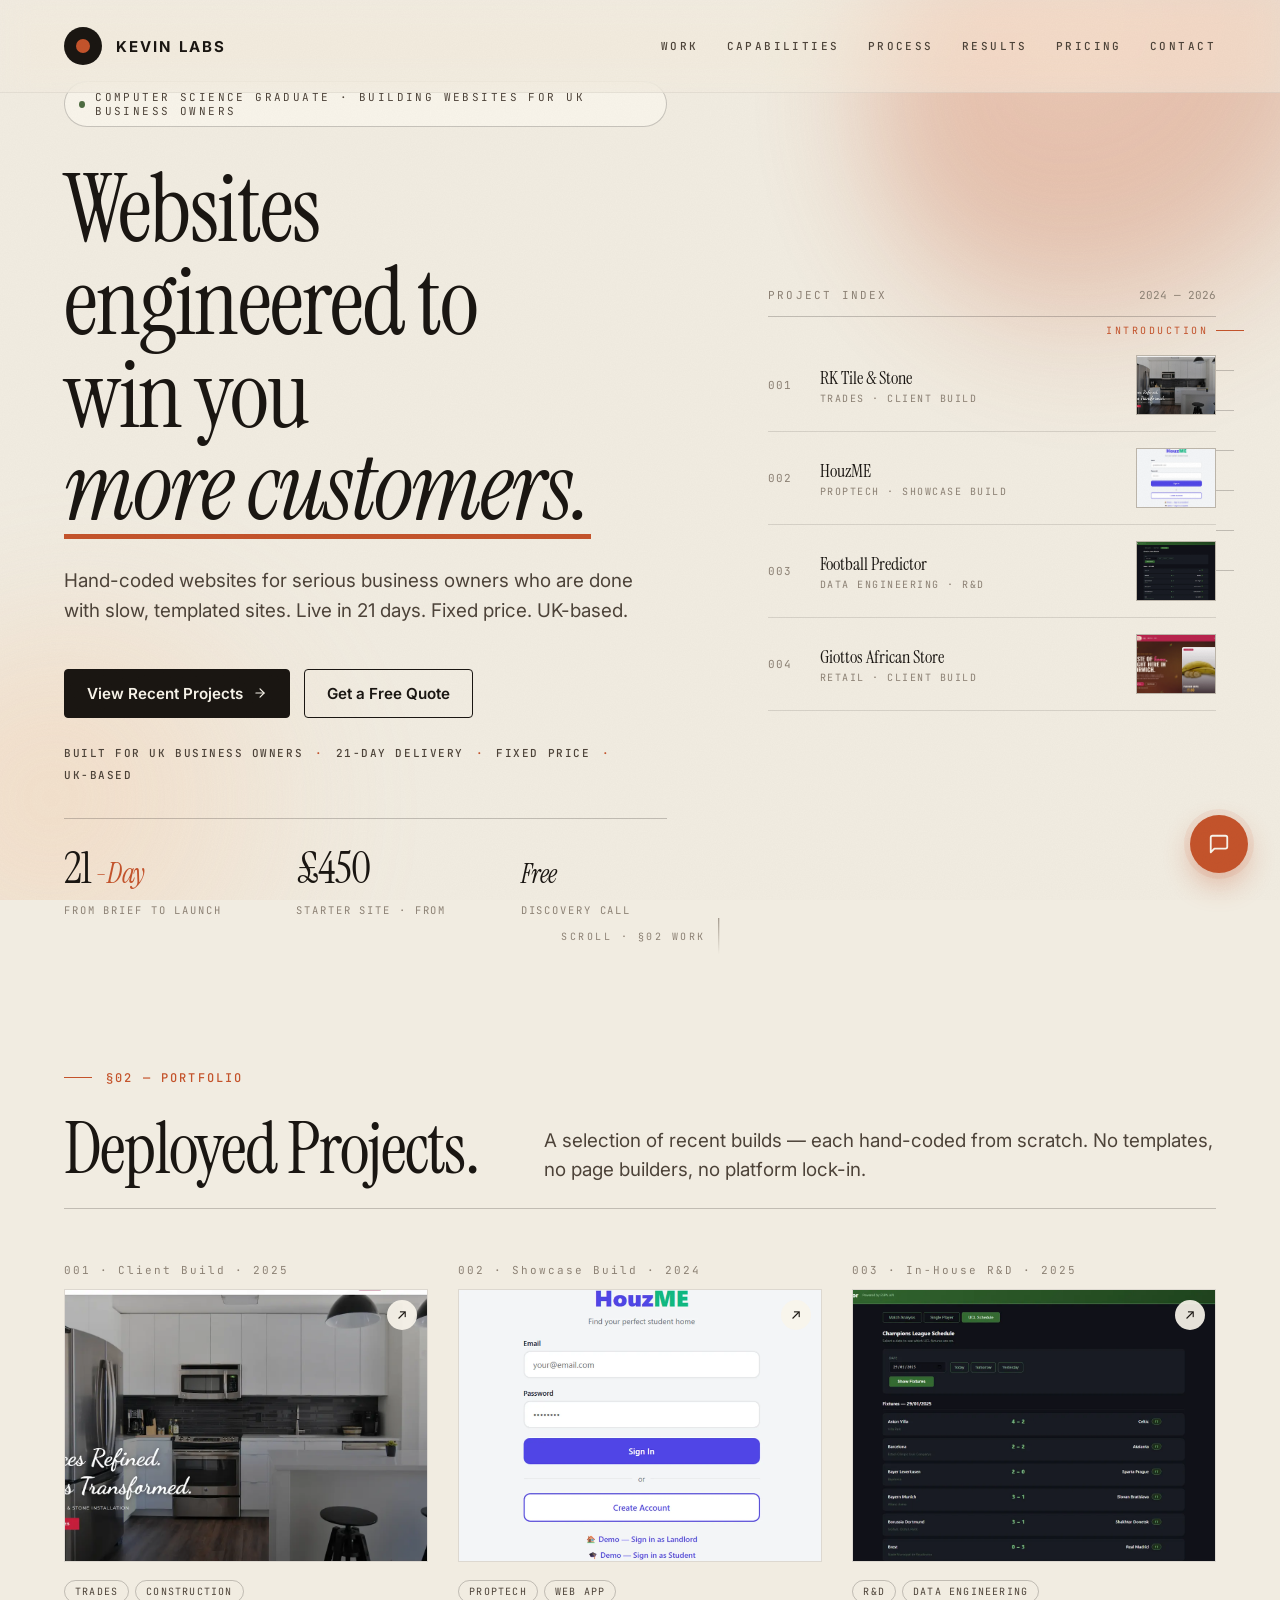
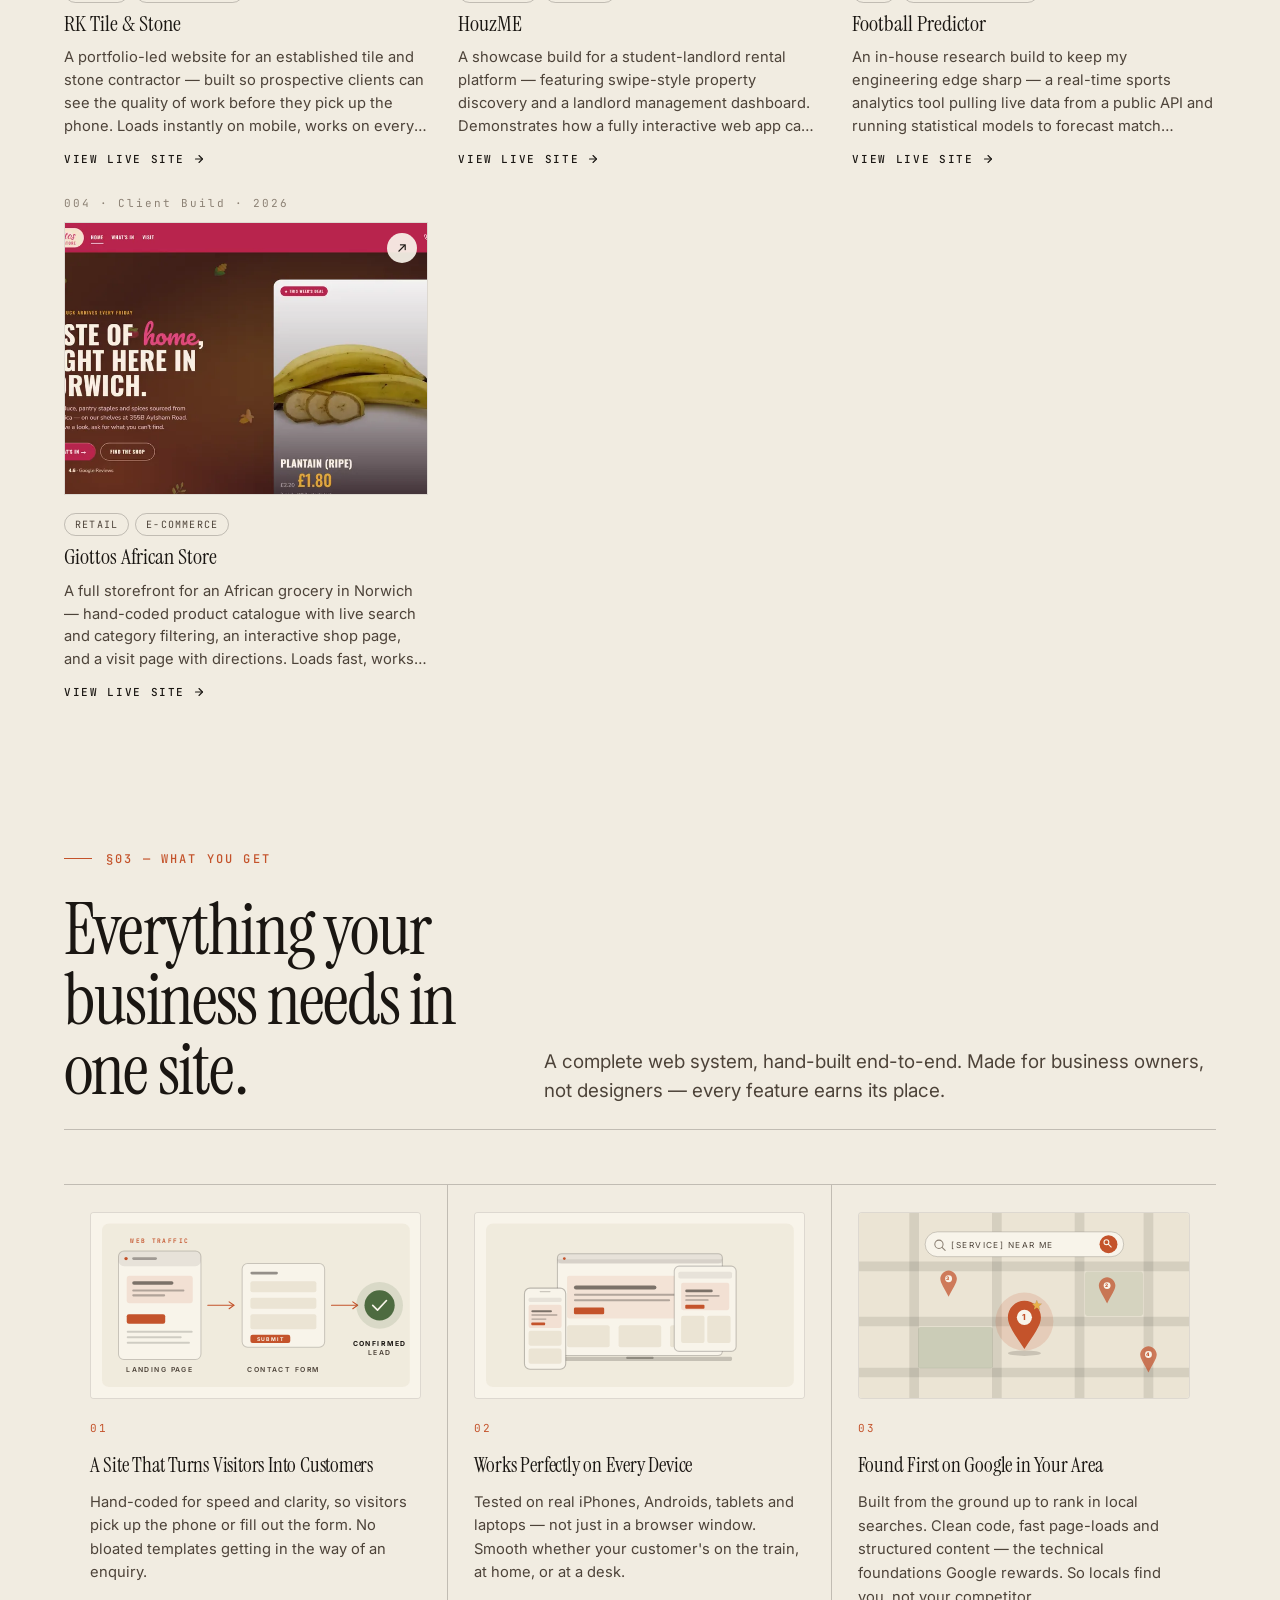
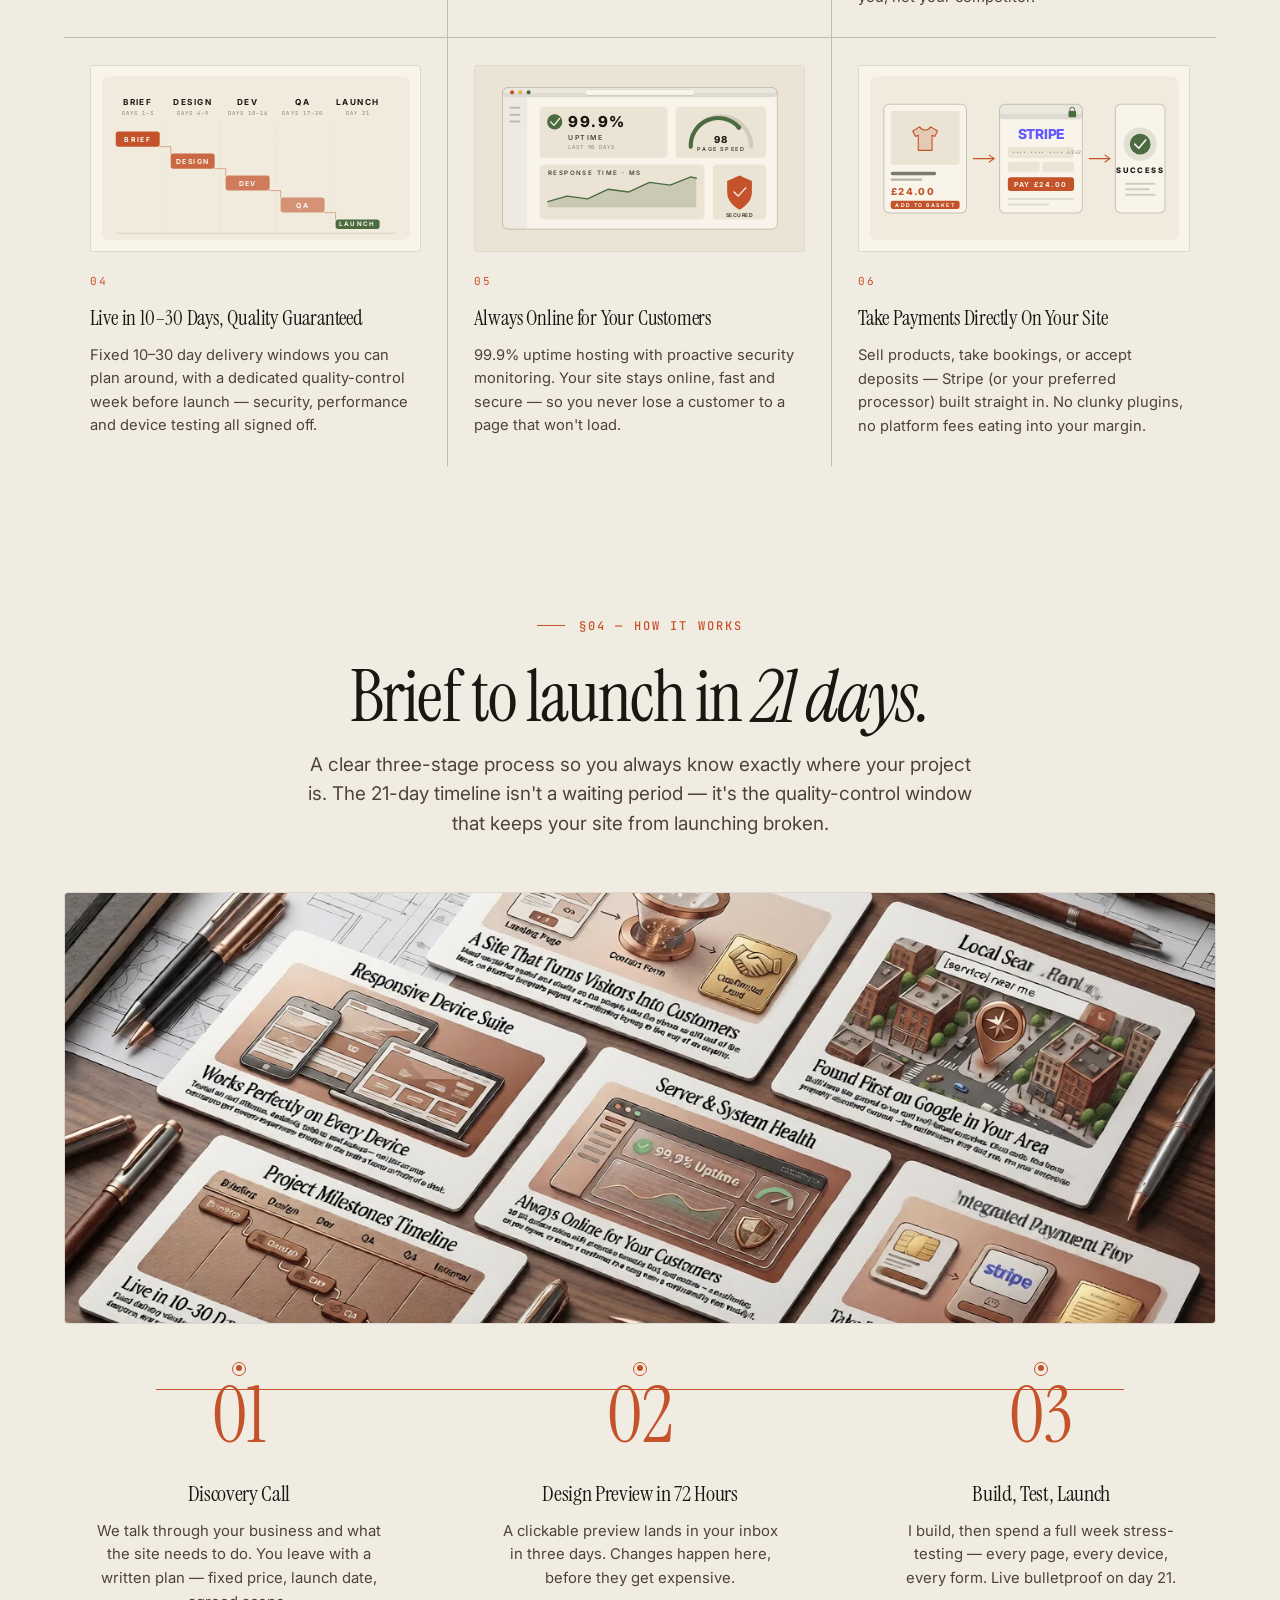
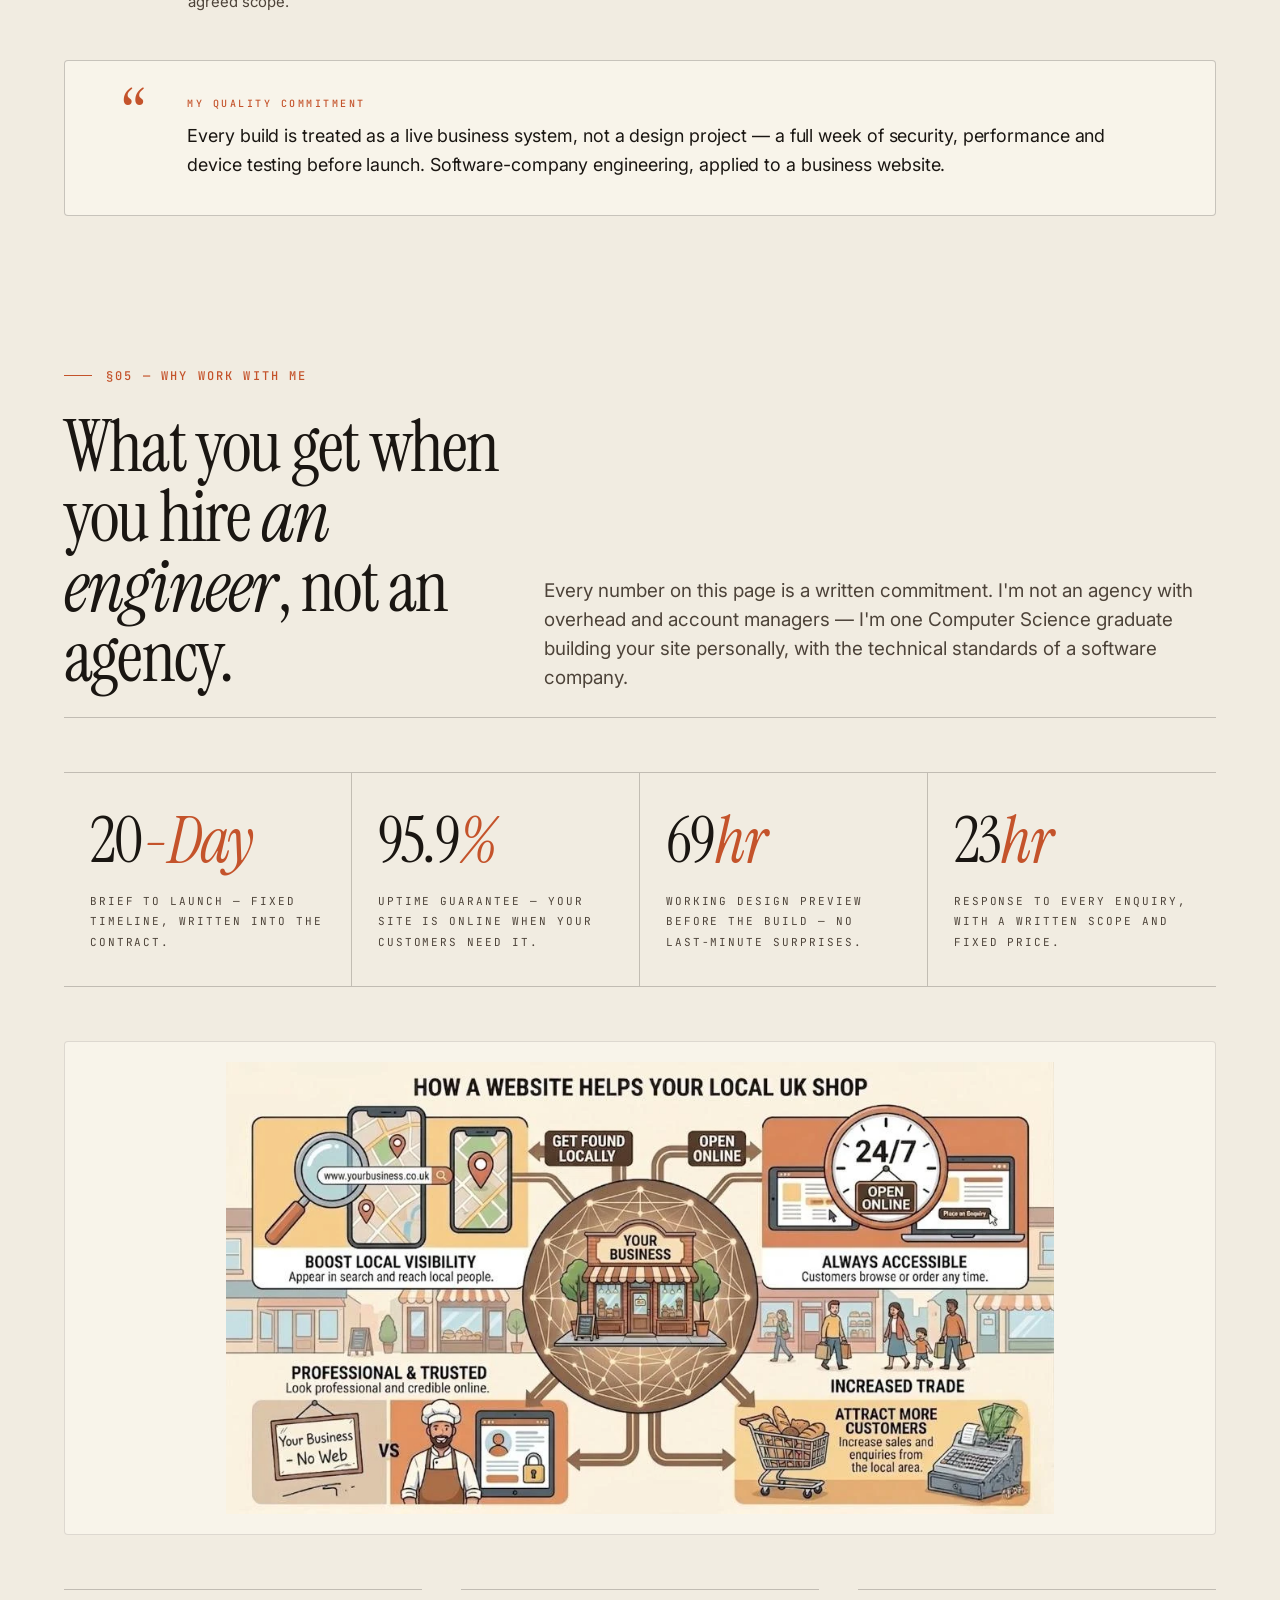
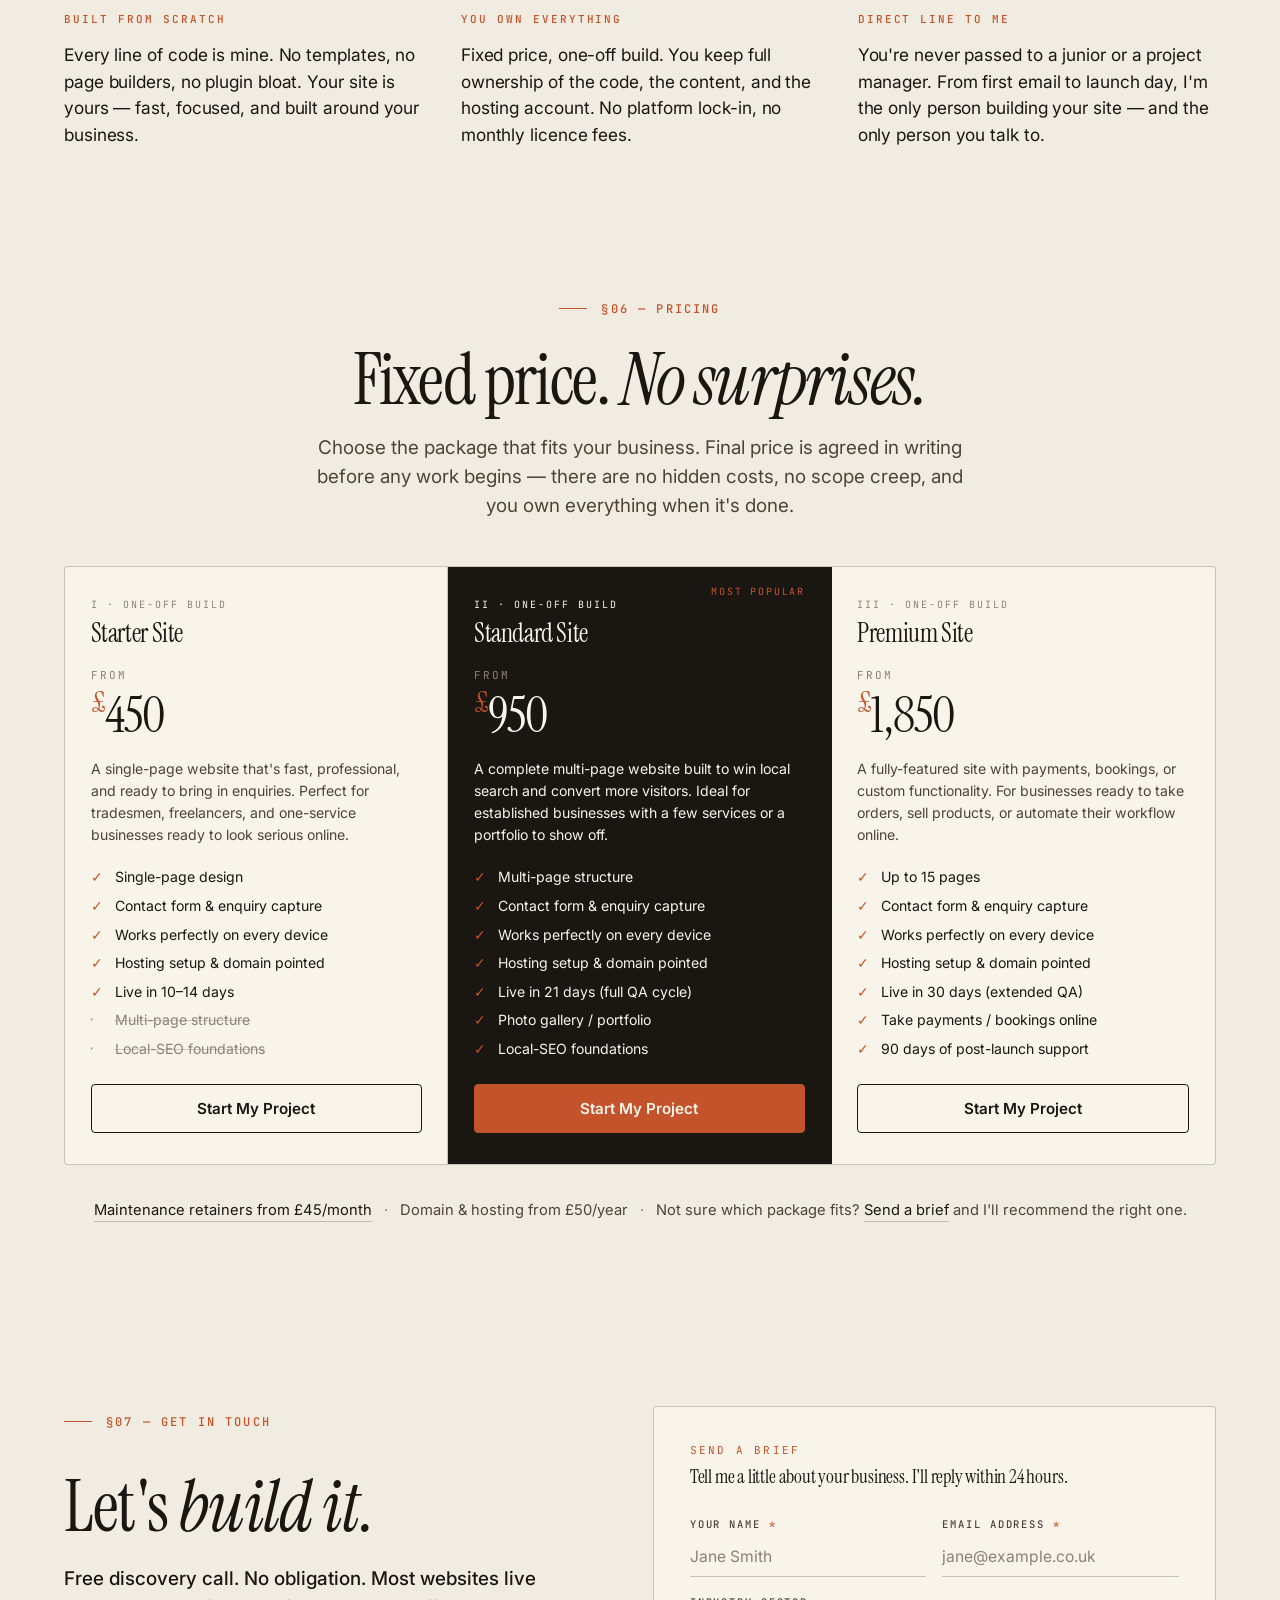
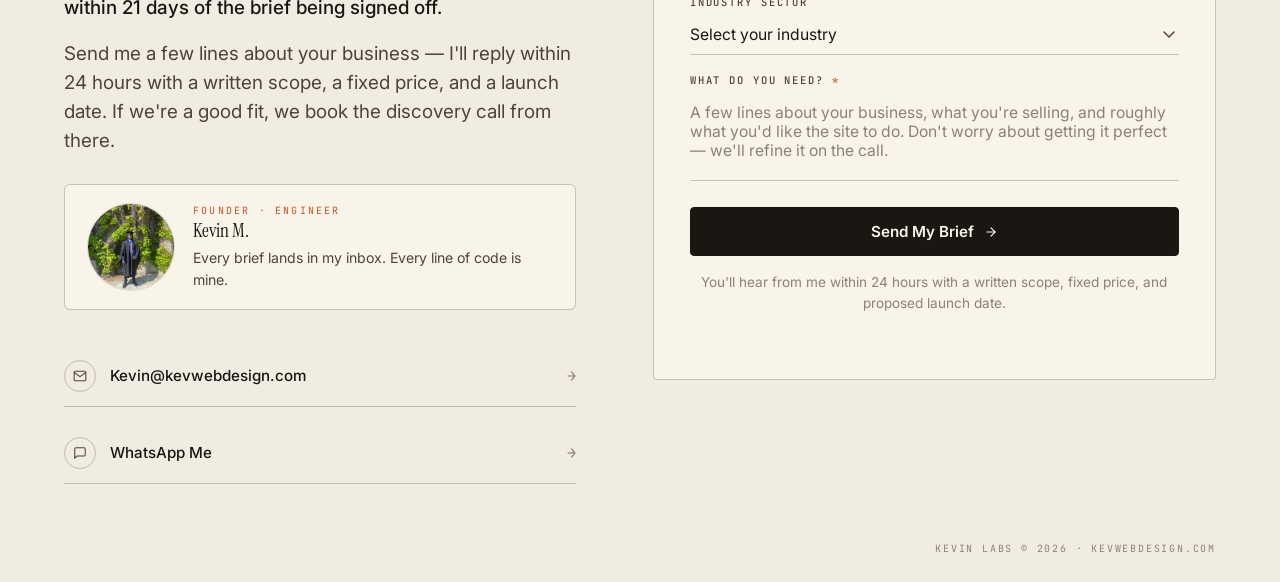
==== commit e7433d18: "Add Giottos to hero Project Index sidebar Co-Authored-By: Claude Sonnet 4.6 <noreply@anthropic.com>" ====
--- a/index.html
+++ b/index.html
@@ -3084,6 +3084,21 @@
               <div class="img">
                 <img
                   src="images/football-predictor.webp"
+                  alt=""
+                  loading="lazy"
+                  decoding="async"
+                />
+              </div>
+            </a>
+            <a class="idx-item" data-goto="1">
+              <span class="n">004</span>
+              <div class="t">
+                <div class="name">Giottos African Store</div>
+                <div class="kind">Retail · Client Build</div>
+              </div>
+              <div class="img">
+                <img
+                  src="images/giottos-african-store.webp"
                   alt=""
                   loading="lazy"
                   decoding="async"
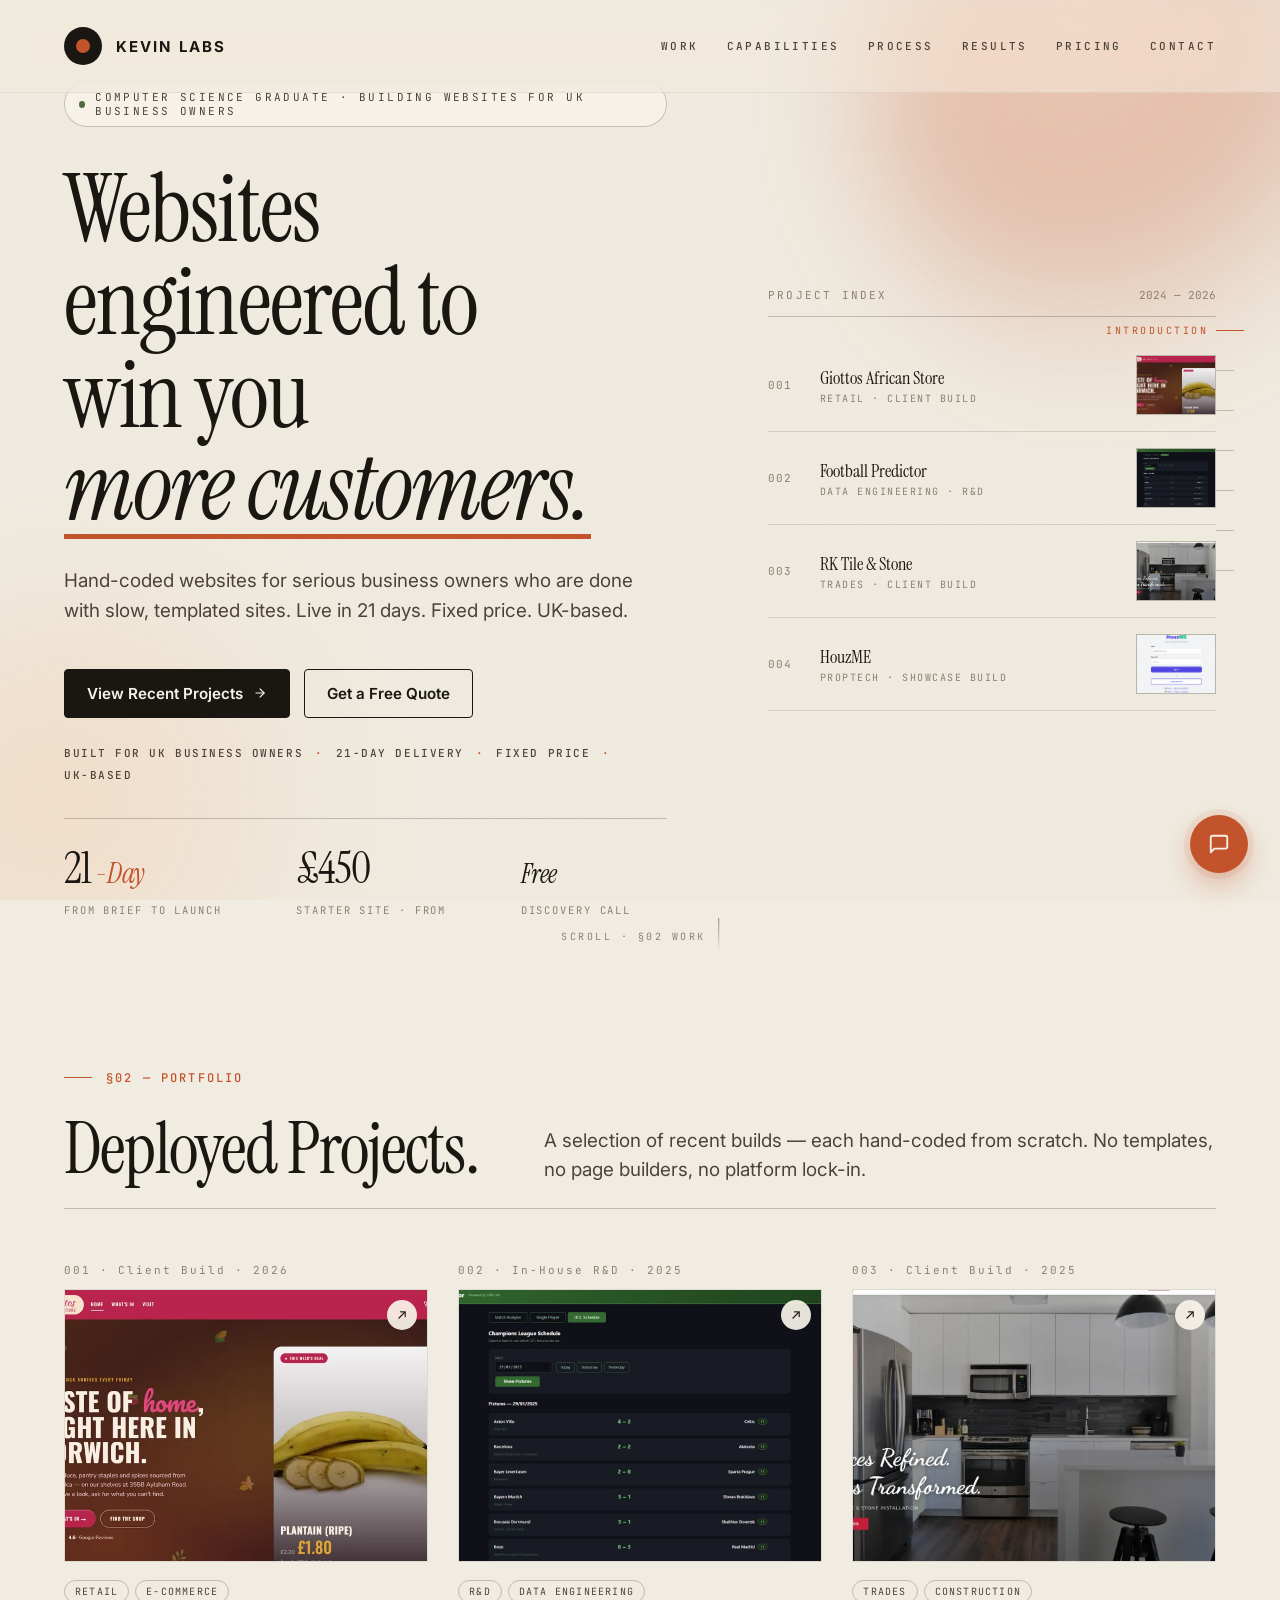
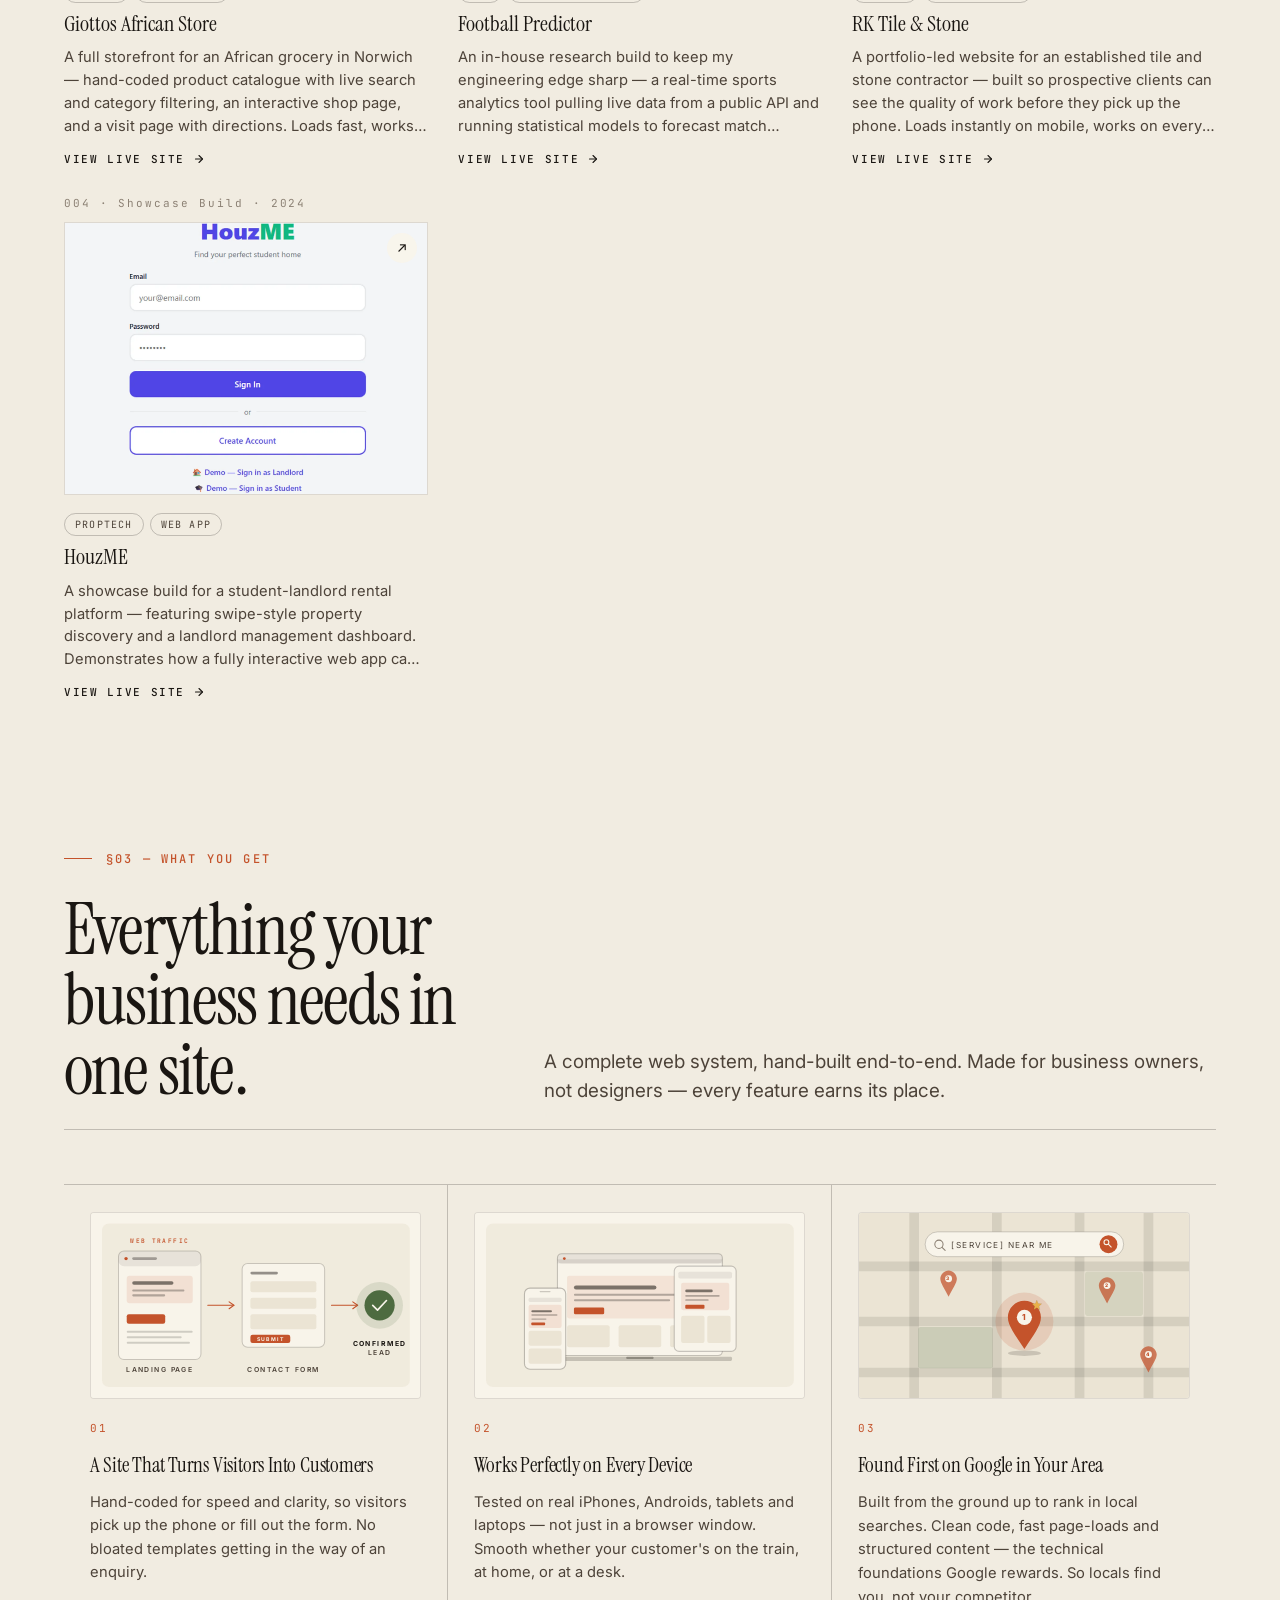
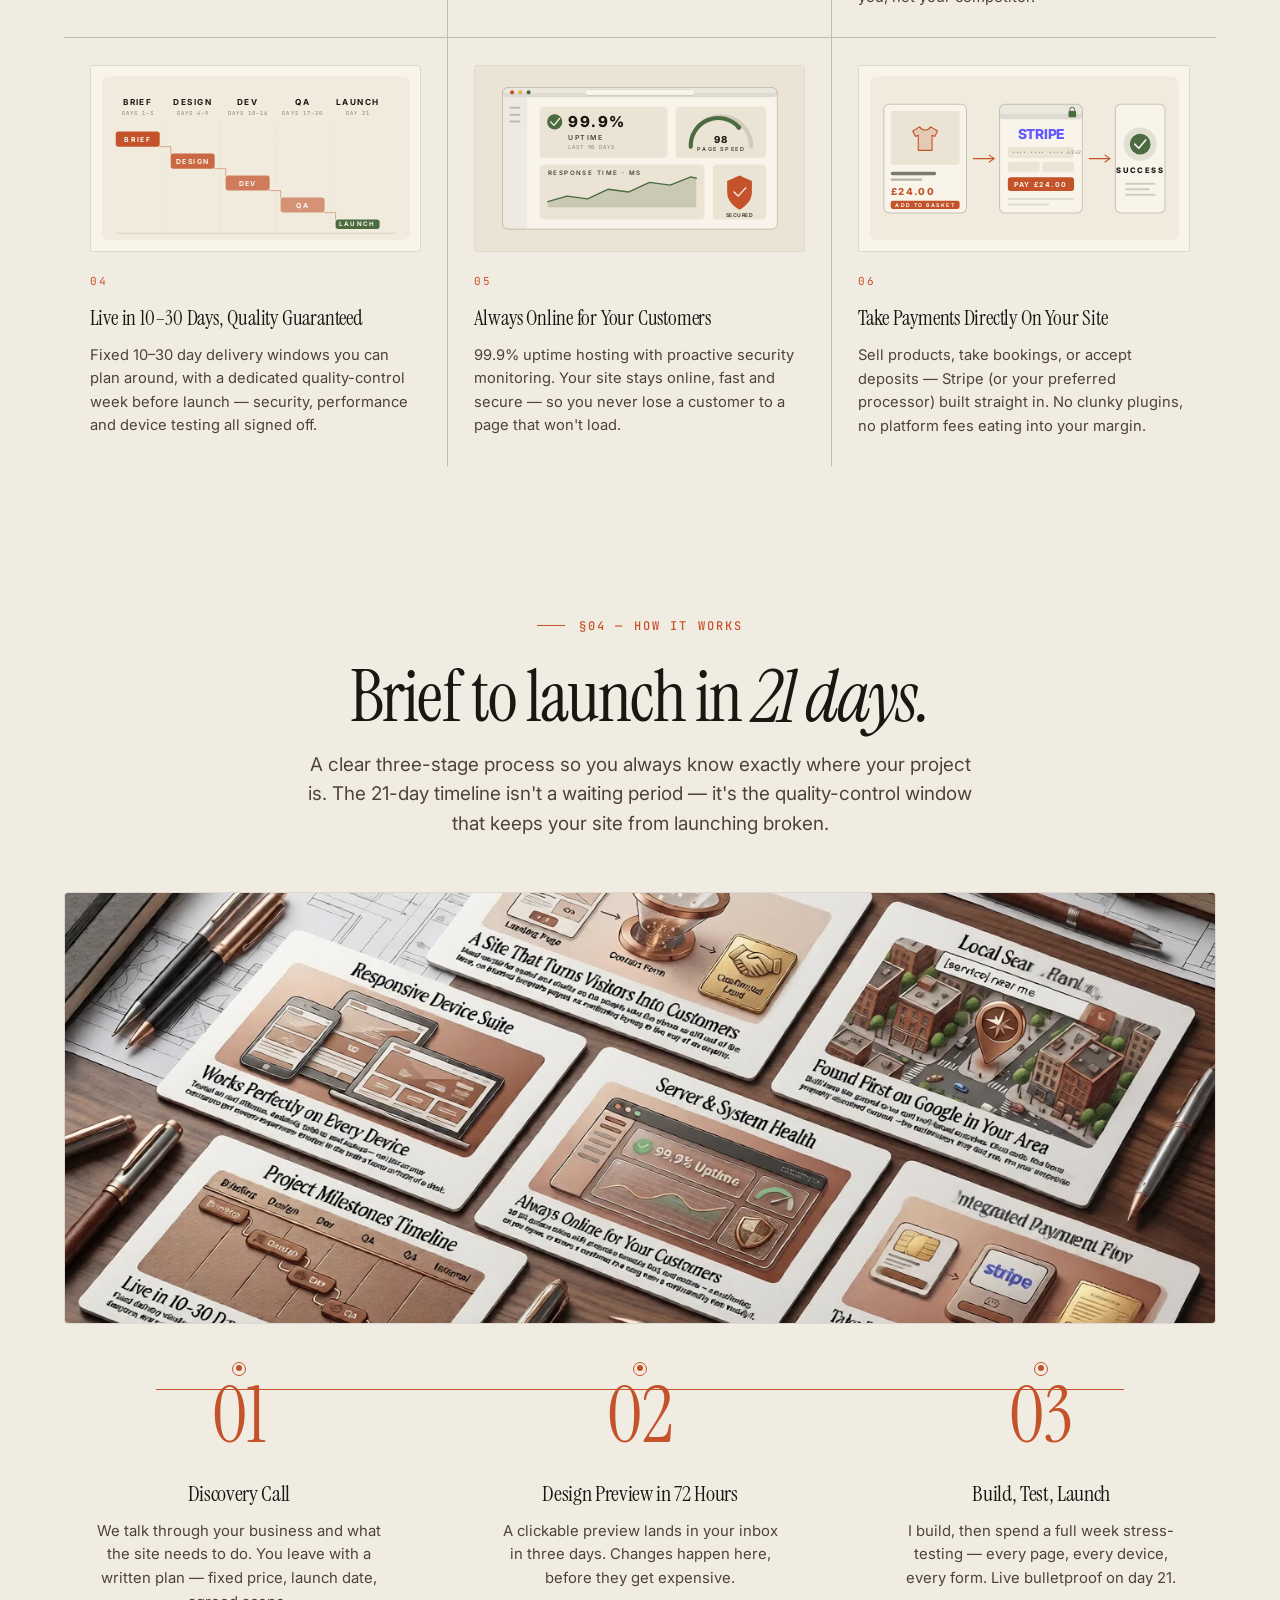
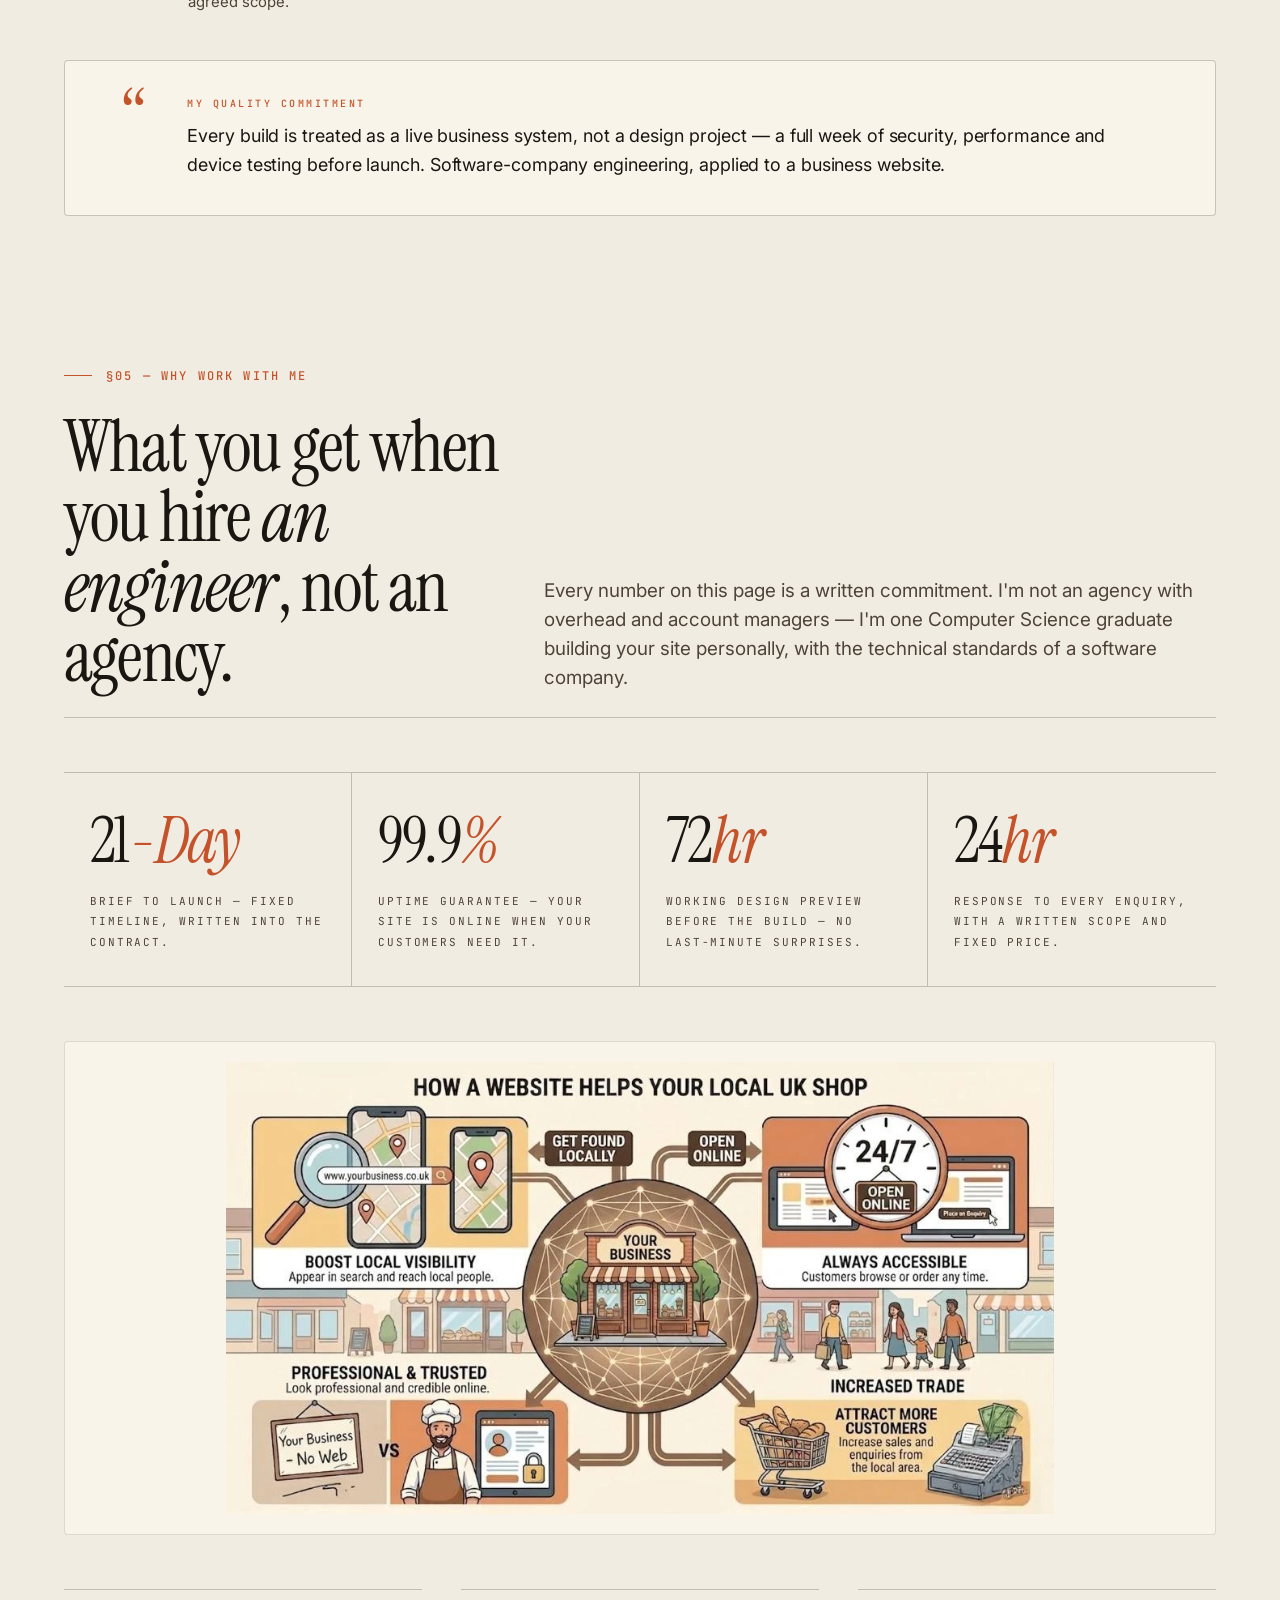
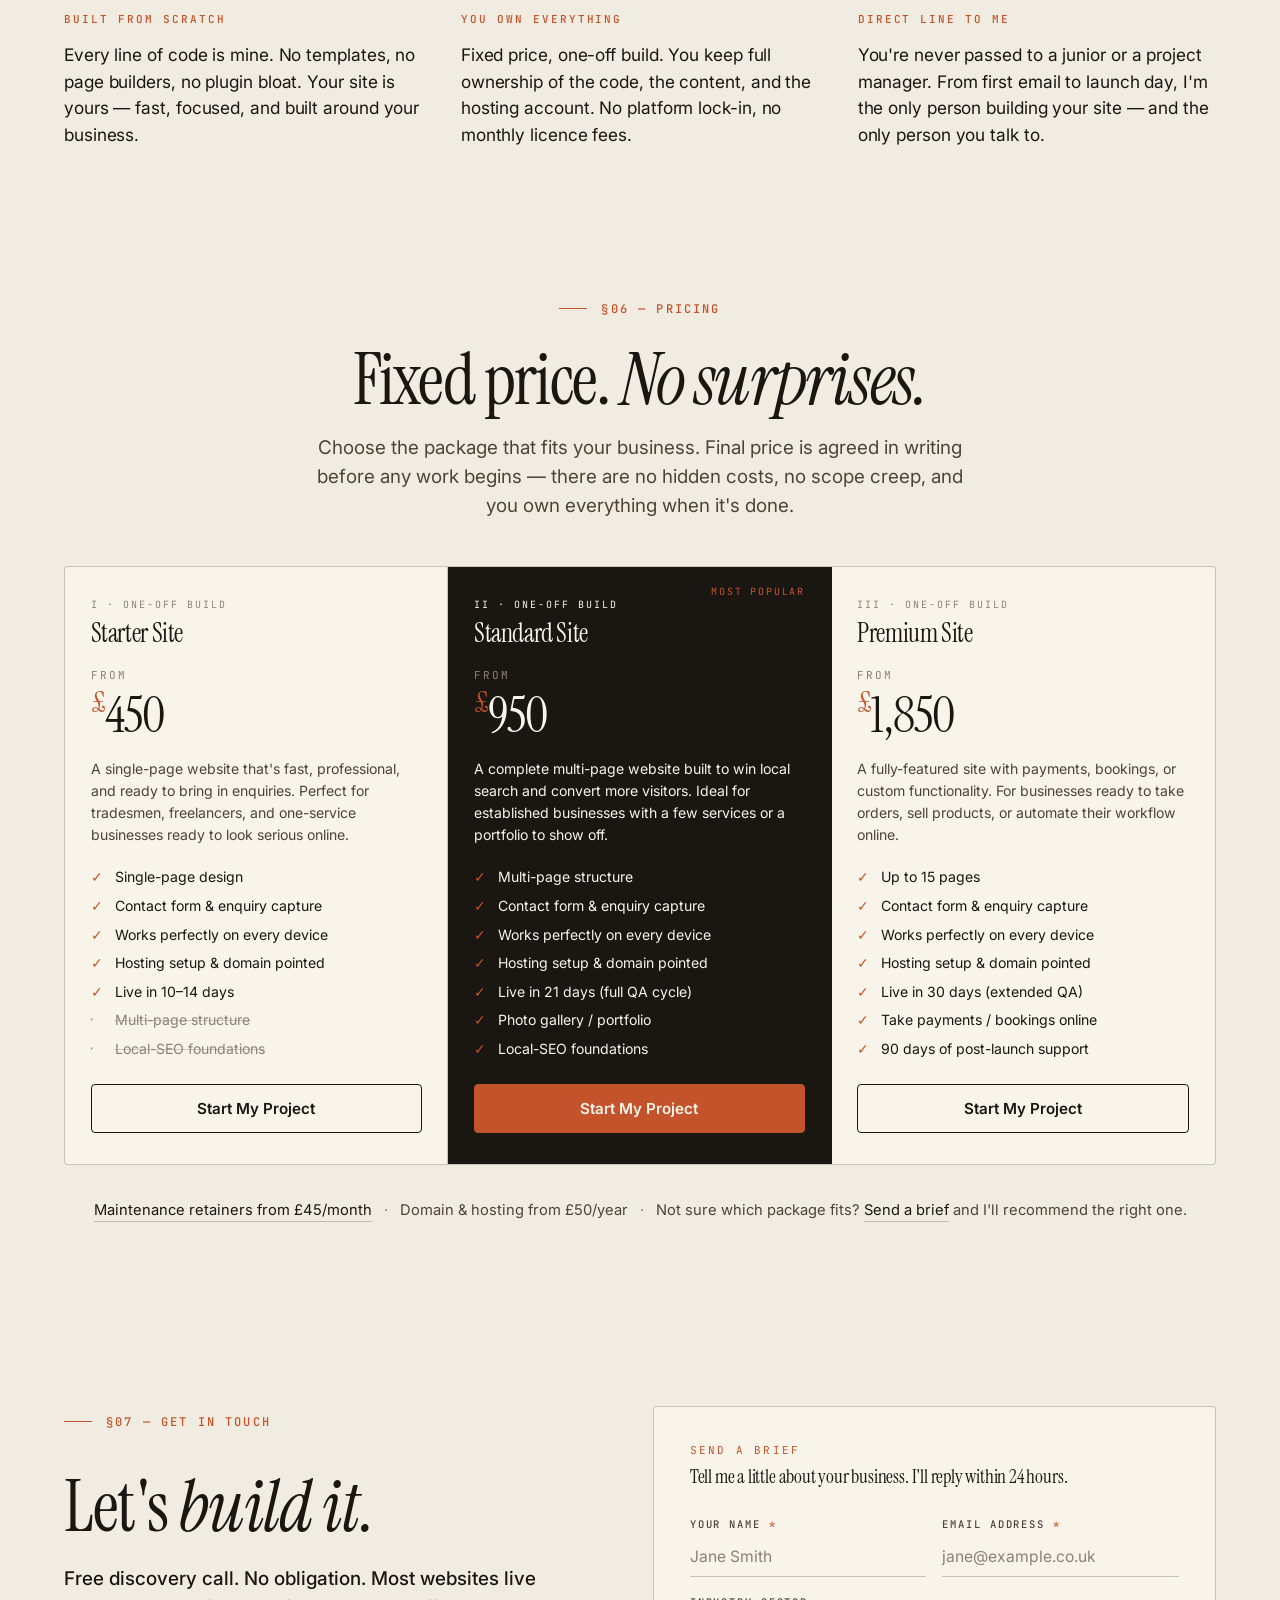
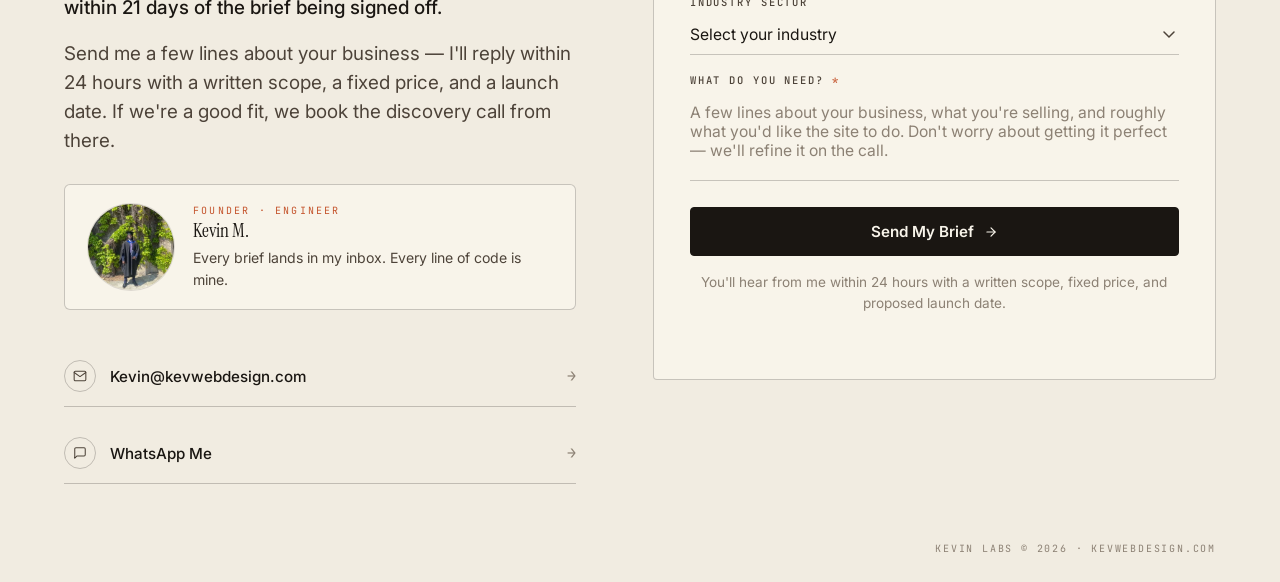
==== commit 88abb4a6: "Reorder portfolio projects newest to oldest Giottos (2026) → Football Predictor (2025) → RK Tile & S" ====
--- a/index.html
+++ b/index.html
@@ -3048,12 +3048,12 @@
             <a class="idx-item" data-goto="1">
               <span class="n">001</span>
               <div class="t">
-                <div class="name">RK Tile &amp; Stone</div>
-                <div class="kind">Trades · Client Build</div>
+                <div class="name">Giottos African Store</div>
+                <div class="kind">Retail · Client Build</div>
               </div>
               <div class="img">
                 <img
-                  src="images/rk-tile-stone.webp"
+                  src="images/giottos-african-store.webp"
                   alt=""
                   loading="lazy"
                   decoding="async"
@@ -3062,21 +3062,6 @@
             </a>
             <a class="idx-item" data-goto="1">
               <span class="n">002</span>
-              <div class="t">
-                <div class="name">HouzME</div>
-                <div class="kind">PropTech · Showcase Build</div>
-              </div>
-              <div class="img">
-                <img
-                  src="images/houzme.webp"
-                  alt=""
-                  loading="lazy"
-                  decoding="async"
-                />
-              </div>
-            </a>
-            <a class="idx-item" data-goto="1">
-              <span class="n">003</span>
               <div class="t">
                 <div class="name">Football Predictor</div>
                 <div class="kind">Data Engineering · R&amp;D</div>
@@ -3091,14 +3076,29 @@
               </div>
             </a>
             <a class="idx-item" data-goto="1">
-              <span class="n">004</span>
+              <span class="n">003</span>
               <div class="t">
-                <div class="name">Giottos African Store</div>
-                <div class="kind">Retail · Client Build</div>
+                <div class="name">RK Tile &amp; Stone</div>
+                <div class="kind">Trades · Client Build</div>
               </div>
               <div class="img">
                 <img
-                  src="images/giottos-african-store.webp"
+                  src="images/rk-tile-stone.webp"
+                  alt=""
+                  loading="lazy"
+                  decoding="async"
+                />
+              </div>
+            </a>
+            <a class="idx-item" data-goto="1">
+              <span class="n">004</span>
+              <div class="t">
+                <div class="name">HouzME</div>
+                <div class="kind">PropTech · Showcase Build</div>
+              </div>
+              <div class="img">
+                <img
+                  src="images/houzme.webp"
                   alt=""
                   loading="lazy"
                   decoding="async"
@@ -3137,29 +3137,30 @@
             <a
               class="proj anim"
               style="--i: 3"
-              href="https://kevm-dev.github.io/rk-tile-stone/"
+              href="https://kevm-dev.github.io/giottos-african-store/"
               target="_blank"
               rel="noopener"
             >
-              <span class="num">001 · Client Build · 2025</span>
+              <span class="num">001 · Client Build · 2026</span>
               <div class="frame">
                 <img
-                  src="images/rk-tile-stone.webp"
-                  alt="RK Tile &amp; Stone"
+                  src="images/giottos-african-store.webp"
+                  alt="Giottos African Store"
                   loading="lazy"
                   decoding="async"
                 />
               </div>
               <div class="tags">
-                <span class="tag">Trades</span
-                ><span class="tag">Construction</span>
+                <span class="tag">Retail</span
+                ><span class="tag">E-Commerce</span>
               </div>
-              <h3>RK Tile &amp; Stone</h3>
+              <h3>Giottos African Store</h3>
               <p>
-                A portfolio-led website for an established tile and stone
-                contractor — built so prospective clients can see the quality of
-                work before they pick up the phone. Loads instantly on mobile,
-                works on every device, and makes it easy to enquire.
+                A full storefront for an African grocery in Norwich — hand-coded
+                product catalogue with live search and category filtering, an
+                interactive shop page, and a visit page with directions. Loads
+                fast, works on every device, and puts the stock front and
+                centre.
               </p>
               <span class="more"
                 >View Live Site
@@ -3181,55 +3182,11 @@
             <a
               class="proj anim"
               style="--i: 4"
-              href="https://kevm-dev.github.io/houzme-demo/"
-              target="_blank"
-              rel="noopener"
-            >
-              <span class="num">002 · Showcase Build · 2024</span>
-              <div class="frame">
-                <img
-                  src="images/houzme.webp"
-                  alt="HouzME"
-                  loading="lazy"
-                  decoding="async"
-                />
-              </div>
-              <div class="tags">
-                <span class="tag">PropTech</span
-                ><span class="tag">Web App</span>
-              </div>
-              <h3>HouzME</h3>
-              <p>
-                A showcase build for a student-landlord rental platform —
-                featuring swipe-style property discovery and a landlord
-                management dashboard. Demonstrates how a fully interactive web
-                app can be delivered without expensive back-end infrastructure.
-              </p>
-              <span class="more"
-                >View Live Site
-                <svg
-                  width="12"
-                  height="12"
-                  viewBox="0 0 24 24"
-                  fill="none"
-                  stroke="currentColor"
-                  stroke-width="2.2"
-                  stroke-linecap="round"
-                  stroke-linejoin="round"
-                >
-                  <line x1="5" y1="12" x2="19" y2="12" />
-                  <polyline points="12 5 19 12 12 19" /></svg
-              ></span>
-            </a>
-
-            <a
-              class="proj anim"
-              style="--i: 5"
               href="https://mkfootball.onrender.com/"
               target="_blank"
               rel="noopener"
             >
-              <span class="num">003 · In-House R&amp;D · 2025</span>
+              <span class="num">002 · In-House R&amp;D · 2025</span>
               <div class="frame">
                 <img
                   src="images/football-predictor.webp"
@@ -3269,31 +3226,74 @@
 
             <a
               class="proj anim"
-              style="--i: 6"
-              href="https://kevm-dev.github.io/giottos-african-store/"
+              style="--i: 5"
+              href="https://kevm-dev.github.io/rk-tile-stone/"
               target="_blank"
               rel="noopener"
             >
-              <span class="num">004 · Client Build · 2026</span>
+              <span class="num">003 · Client Build · 2025</span>
               <div class="frame">
                 <img
-                  src="images/giottos-african-store.webp"
-                  alt="Giottos African Store"
+                  src="images/rk-tile-stone.webp"
+                  alt="RK Tile &amp; Stone"
                   loading="lazy"
                   decoding="async"
                 />
               </div>
               <div class="tags">
-                <span class="tag">Retail</span
-                ><span class="tag">E-Commerce</span>
+                <span class="tag">Trades</span
+                ><span class="tag">Construction</span>
               </div>
-              <h3>Giottos African Store</h3>
+              <h3>RK Tile &amp; Stone</h3>
               <p>
-                A full storefront for an African grocery in Norwich — hand-coded
-                product catalogue with live search and category filtering, an
-                interactive shop page, and a visit page with directions. Loads
-                fast, works on every device, and puts the stock front and
-                centre.
+                A portfolio-led website for an established tile and stone
+                contractor — built so prospective clients can see the quality of
+                work before they pick up the phone. Loads instantly on mobile,
+                works on every device, and makes it easy to enquire.
+              </p>
+              <span class="more"
+                >View Live Site
+                <svg
+                  width="12"
+                  height="12"
+                  viewBox="0 0 24 24"
+                  fill="none"
+                  stroke="currentColor"
+                  stroke-width="2.2"
+                  stroke-linecap="round"
+                  stroke-linejoin="round"
+                >
+                  <line x1="5" y1="12" x2="19" y2="12" />
+                  <polyline points="12 5 19 12 12 19" /></svg
+              ></span>
+            </a>
+
+            <a
+              class="proj anim"
+              style="--i: 6"
+              href="https://kevm-dev.github.io/houzme-demo/"
+              target="_blank"
+              rel="noopener"
+            >
+              <span class="num">004 · Showcase Build · 2024</span>
+              <div class="frame">
+                <img
+                  src="images/houzme.webp"
+                  alt="HouzME"
+                  loading="lazy"
+                  decoding="async"
+                />
+              </div>
+              <div class="tags">
+                <span class="tag">PropTech</span
+                ><span class="tag">Web App</span>
+              </div>
+              <h3>HouzME</h3>
+              <p>
+                A showcase build for a student-landlord rental platform —
+                featuring swipe-style property discovery and a landlord
+                management dashboard. Demonstrates how a fully interactive web
+                app can be delivered without expensive back-end infrastructure.
               </p>
               <span class="more"
                 >View Live Site
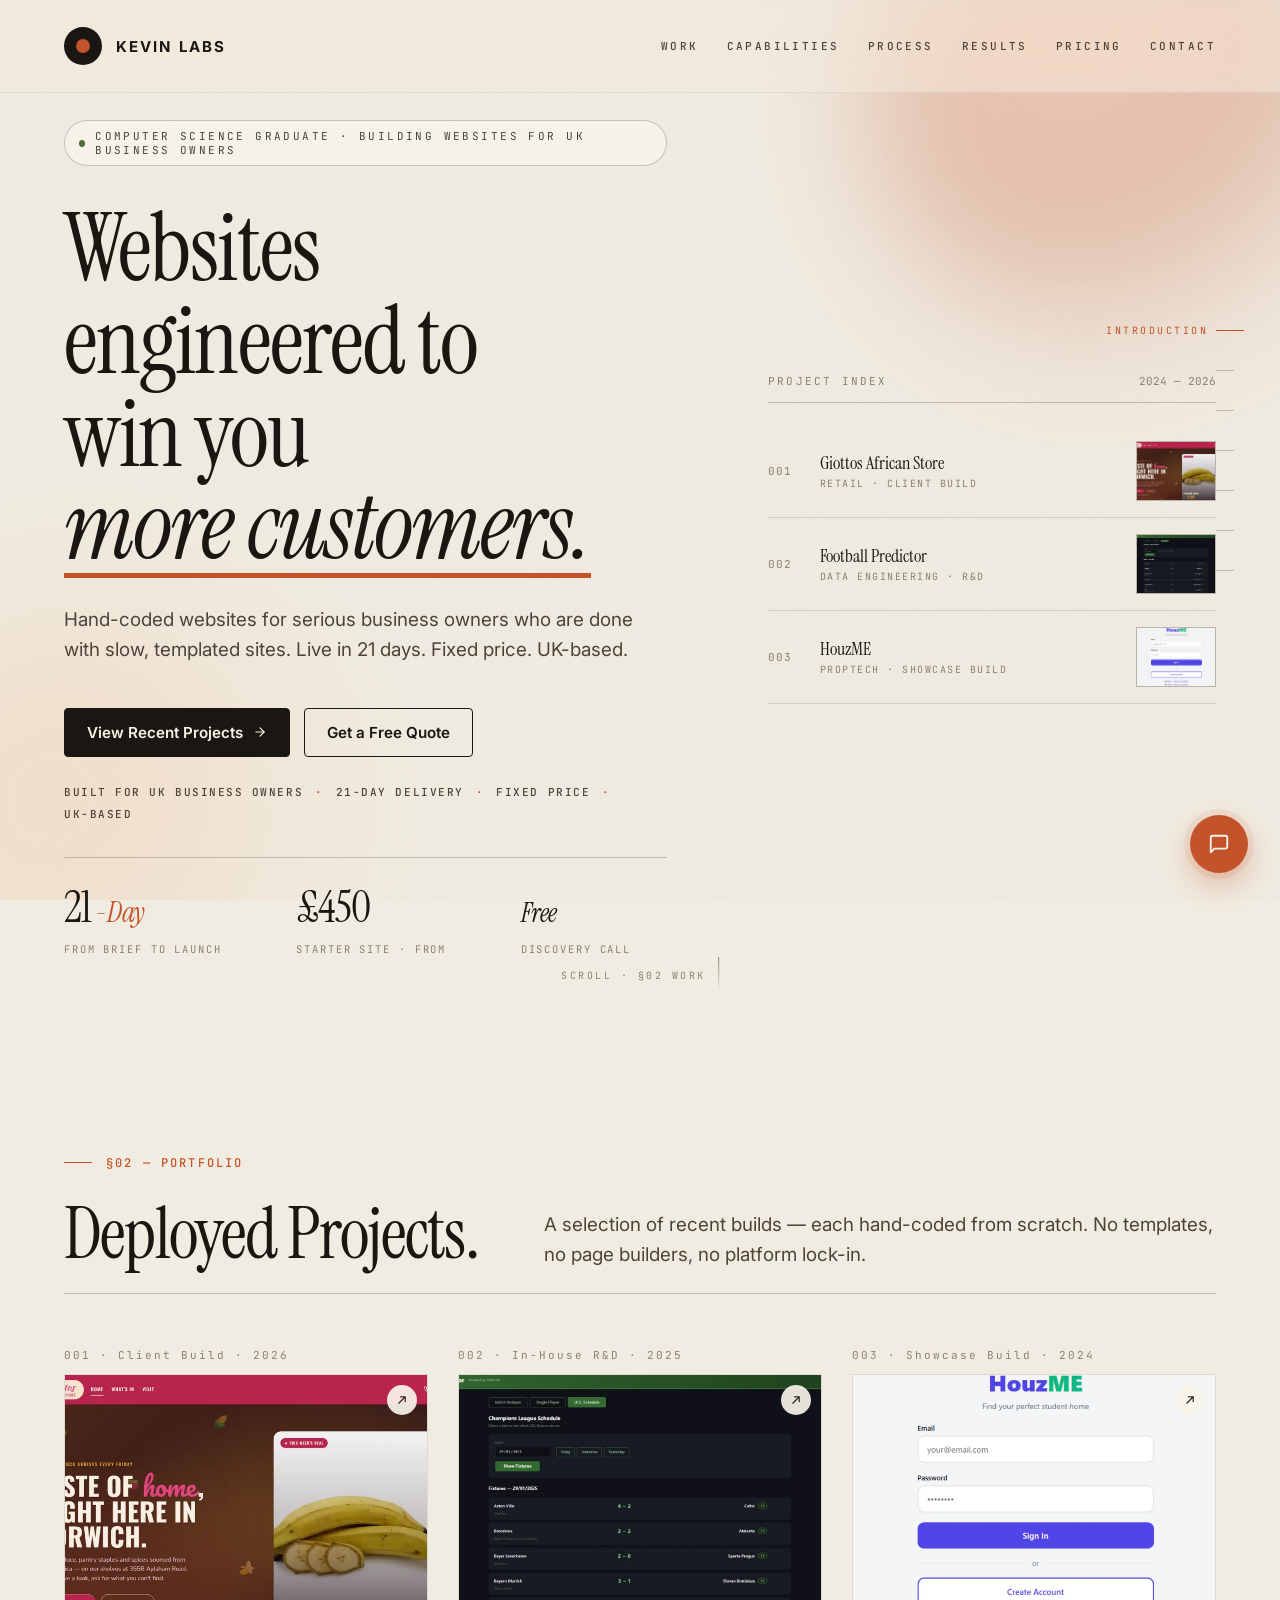
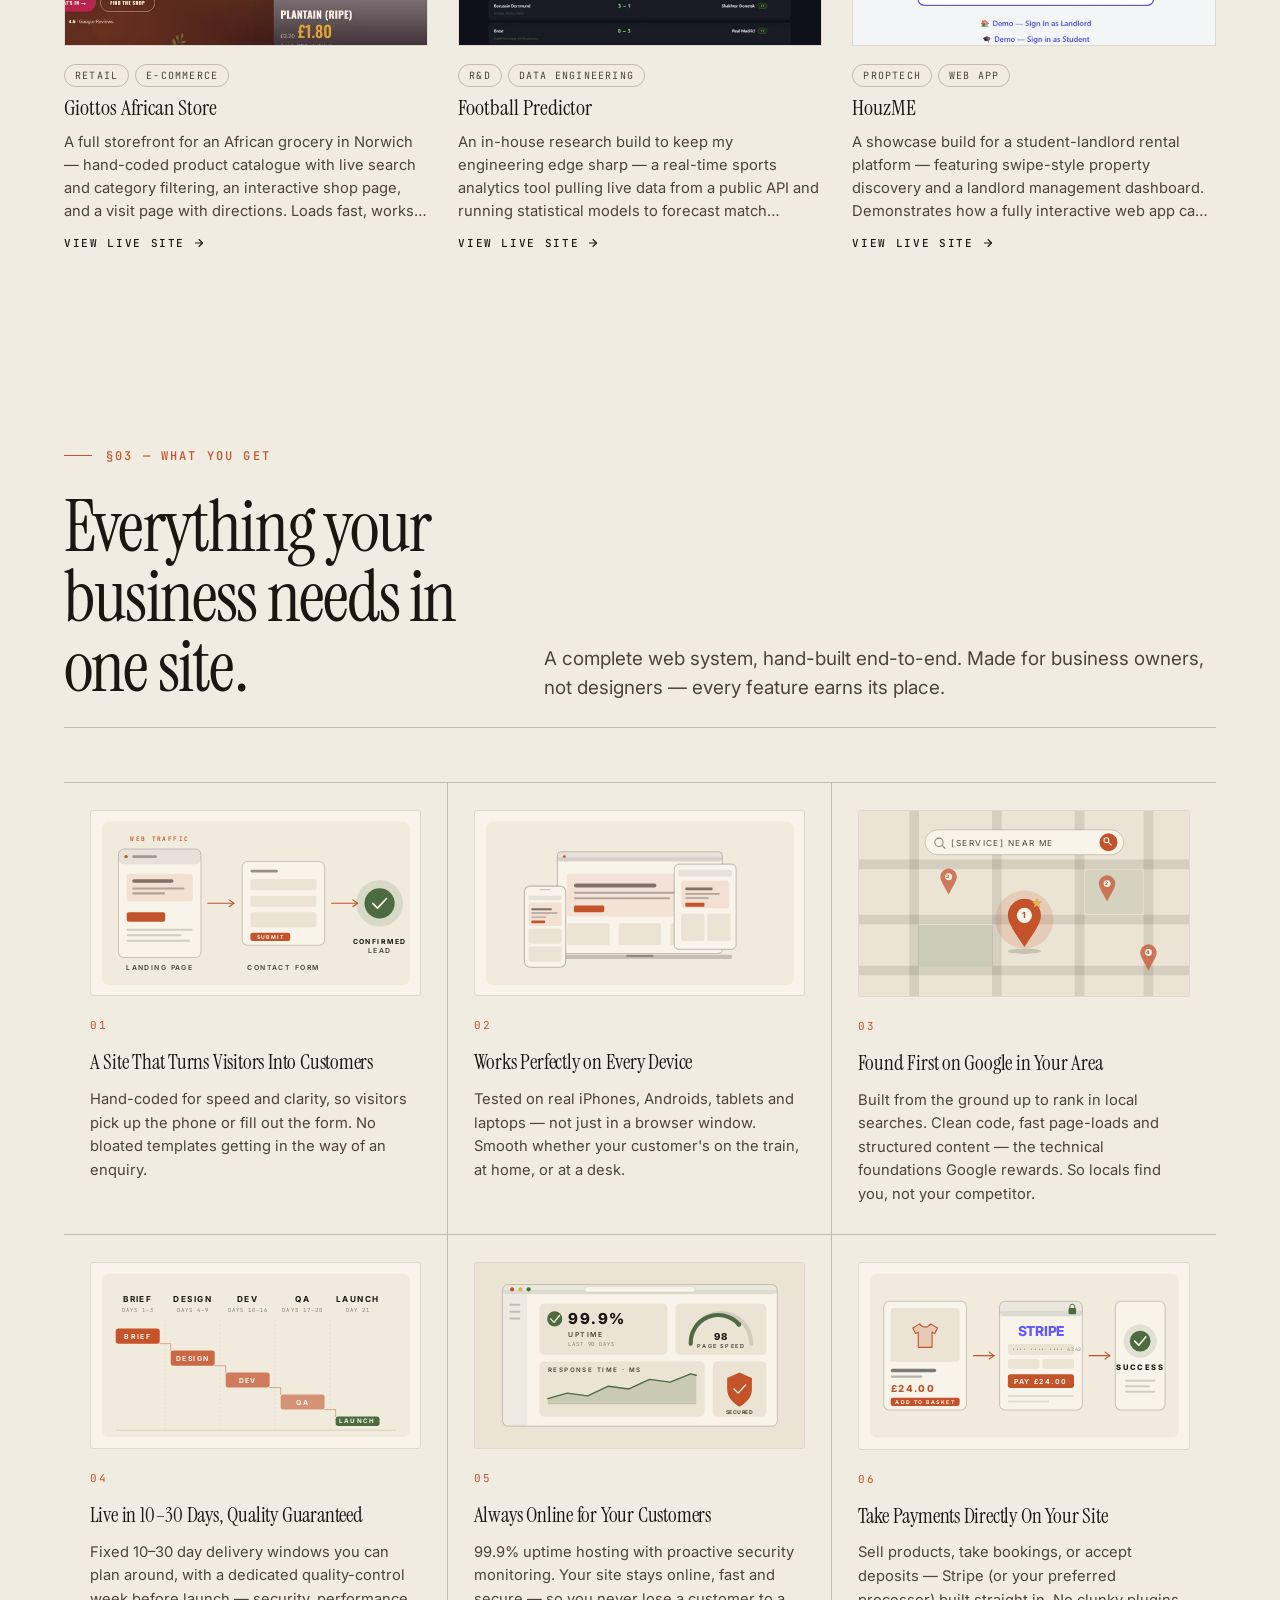
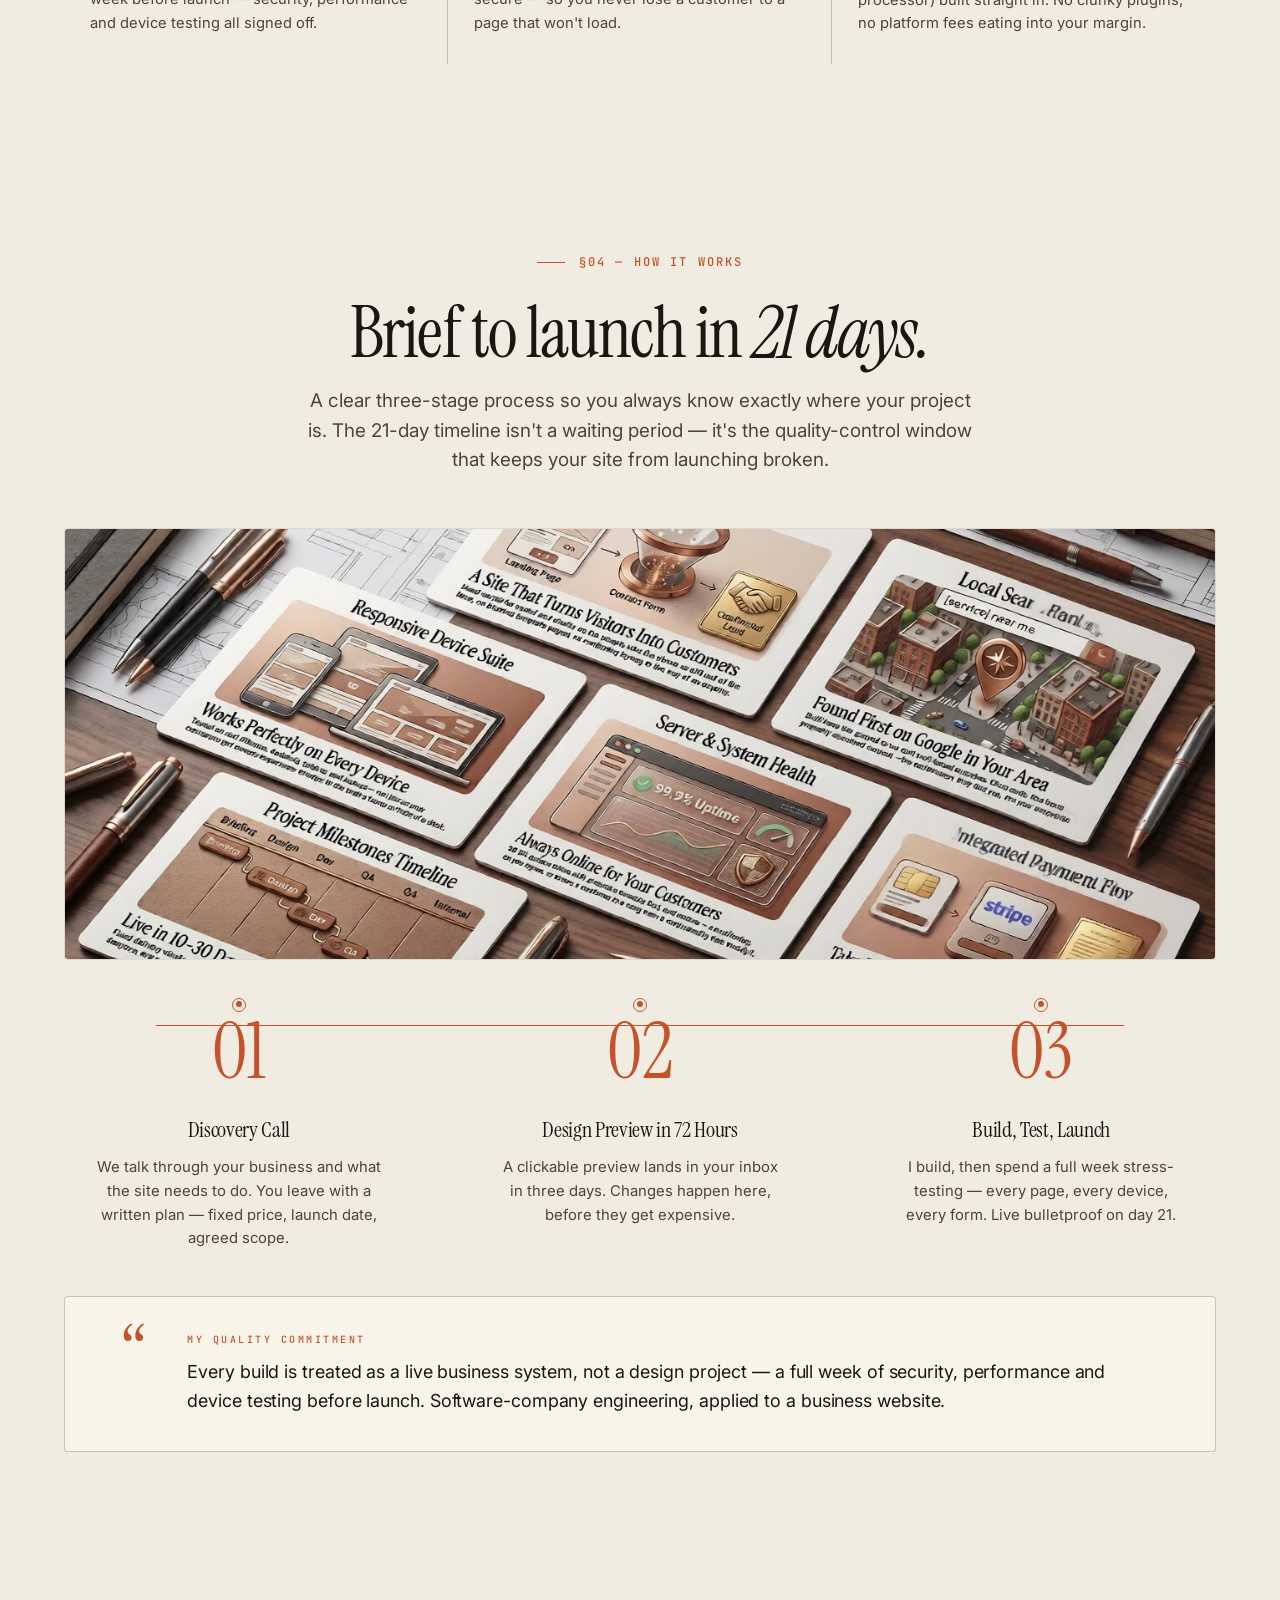
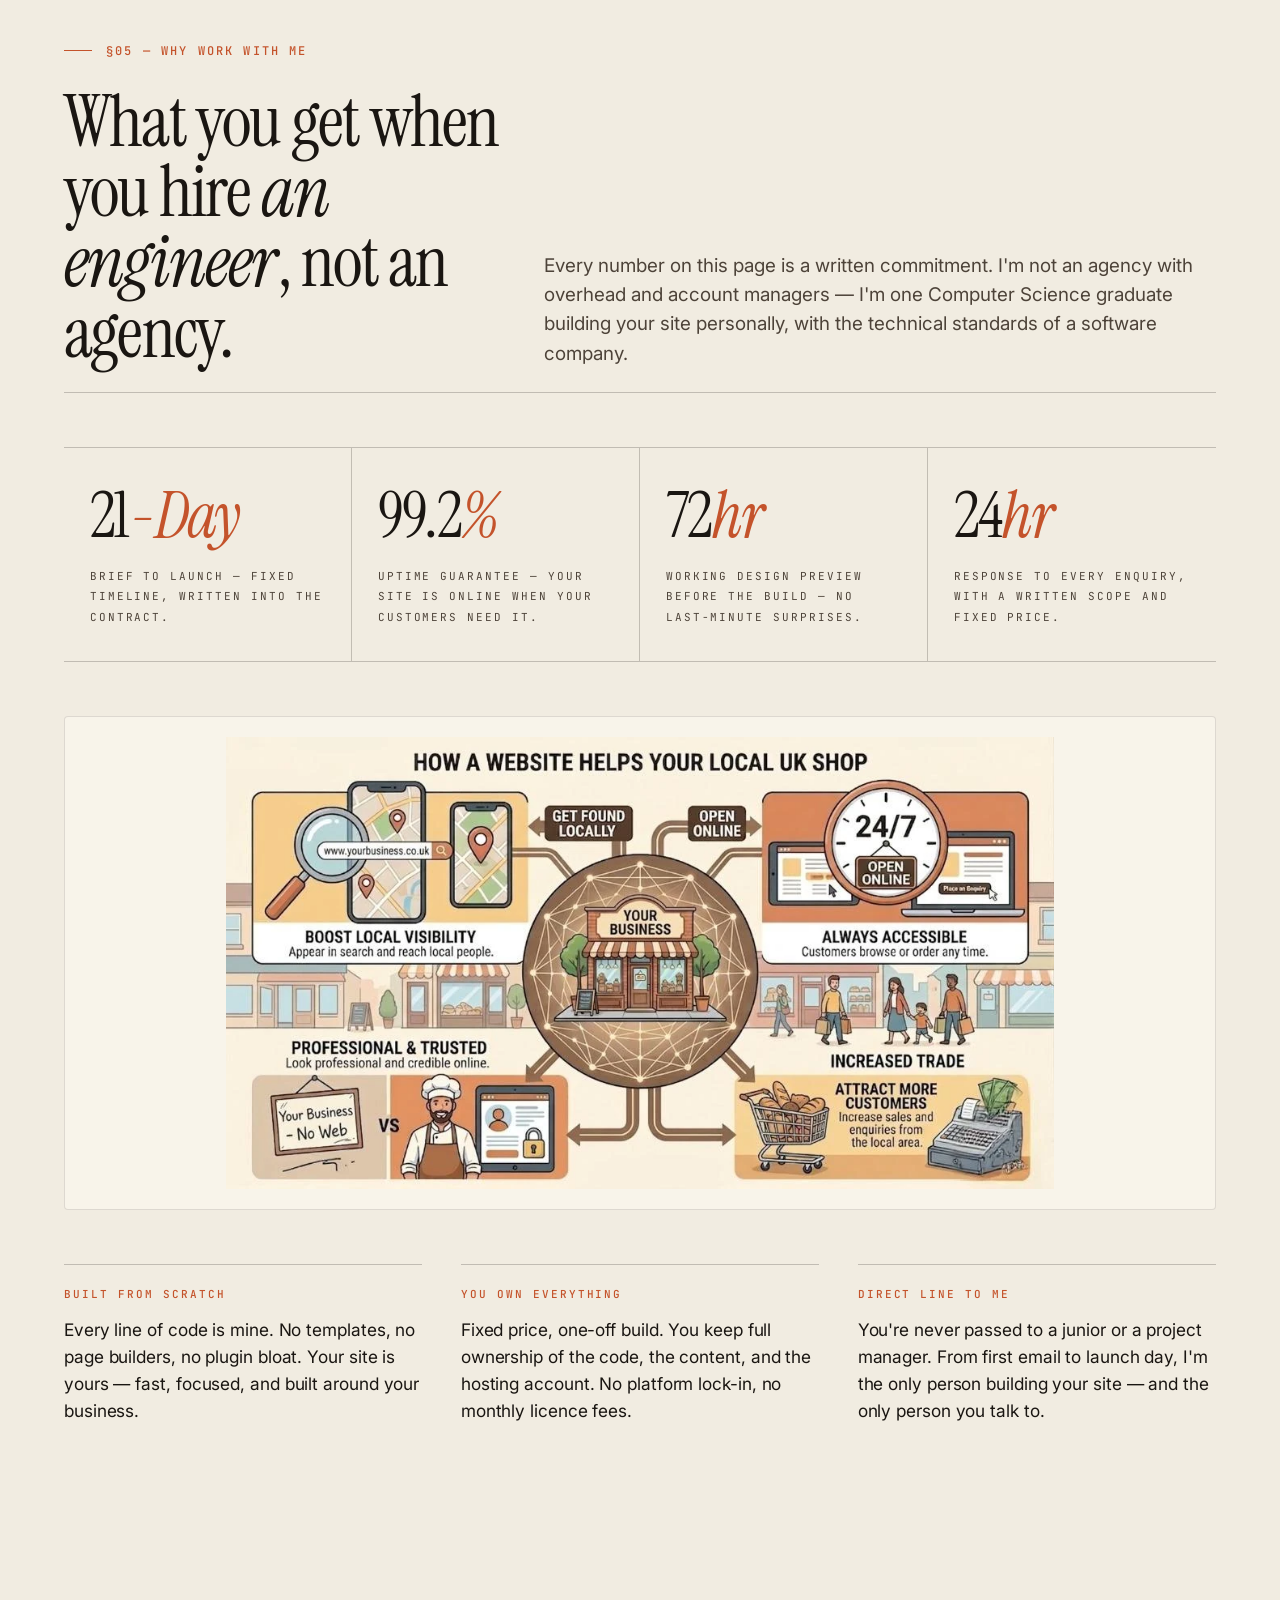
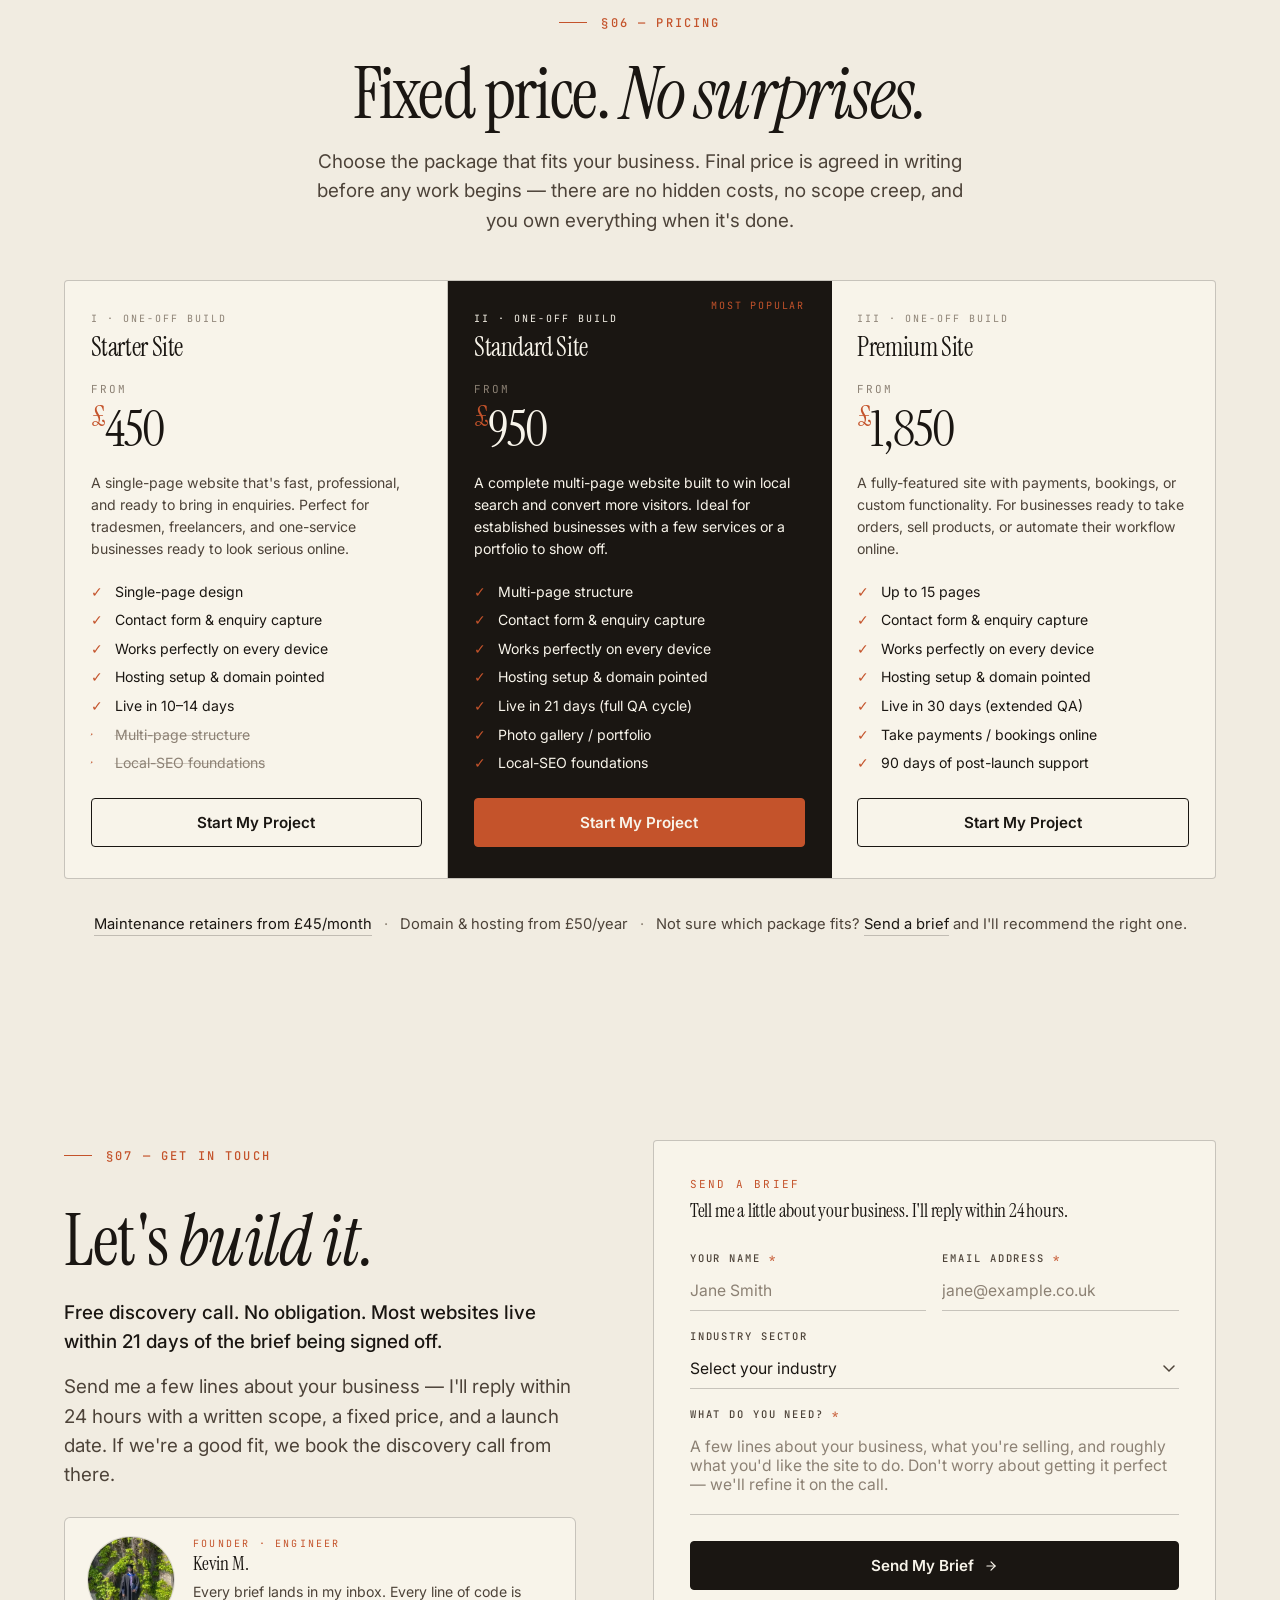
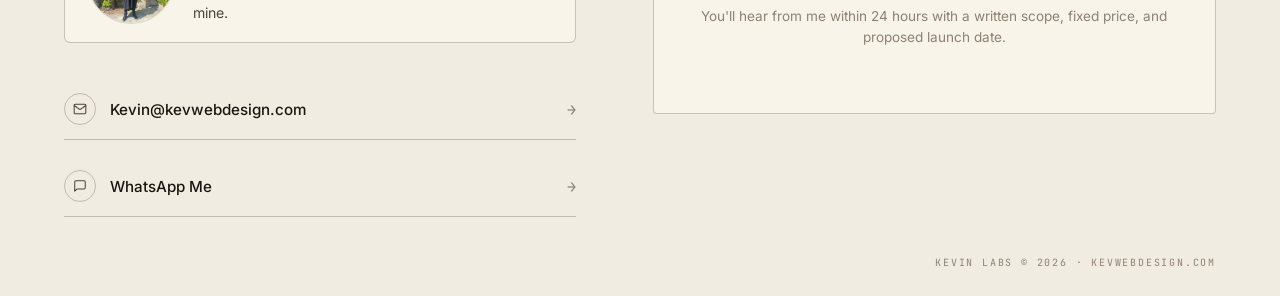
==== commit c31b1c9c: "Fix hero content hidden under fixed header; remove RK Tile & Stone project - Sections now pad agains" ====
--- a/index.html
+++ b/index.html
@@ -13,7 +13,7 @@
     <link
       rel="preload"
       as="image"
-      href="images/rk-tile-stone.webp"
+      href="images/giottos-african-store.webp"
       fetchpriority="high"
     />
     <link
@@ -47,6 +47,11 @@
 
         --gutter: clamp(24px, 5vw, 72px);
         --col-w: clamp(320px, 95vw, 1320px);
+
+        /* Mirrors .chrome-top's real height: 38px mark + vertical padding
+     + border. Sections pad against this so content never starts
+     underneath the fixed header. */
+        --hdr-h: calc(38px + 2 * clamp(20px, 3vh, 32px) + 1px);
       }
 
       * {
@@ -226,7 +231,8 @@
         display: flex;
         flex-direction: column;
         justify-content: center;
-        padding: clamp(72px, 9vh, 110px) var(--gutter) clamp(56px, 7vh, 90px);
+        padding: calc(var(--hdr-h) + clamp(16px, 3vh, 36px)) var(--gutter)
+          clamp(56px, 7vh, 90px);
         position: relative;
         overflow: hidden;
       }
@@ -2200,7 +2206,7 @@
           min-height: 100vh;
           padding: 84px var(--gutter) 48px;
           justify-content: flex-start;
-          padding-top: 96px;
+          padding-top: calc(var(--hdr-h) + 12px);
         }
         .page > .container {
           margin-top: auto;
@@ -3077,21 +3083,6 @@
             </a>
             <a class="idx-item" data-goto="1">
               <span class="n">003</span>
-              <div class="t">
-                <div class="name">RK Tile &amp; Stone</div>
-                <div class="kind">Trades · Client Build</div>
-              </div>
-              <div class="img">
-                <img
-                  src="images/rk-tile-stone.webp"
-                  alt=""
-                  loading="lazy"
-                  decoding="async"
-                />
-              </div>
-            </a>
-            <a class="idx-item" data-goto="1">
-              <span class="n">004</span>
               <div class="t">
                 <div class="name">HouzME</div>
                 <div class="kind">PropTech · Showcase Build</div>
@@ -3227,55 +3218,11 @@
             <a
               class="proj anim"
               style="--i: 5"
-              href="https://kevm-dev.github.io/rk-tile-stone/"
-              target="_blank"
-              rel="noopener"
-            >
-              <span class="num">003 · Client Build · 2025</span>
-              <div class="frame">
-                <img
-                  src="images/rk-tile-stone.webp"
-                  alt="RK Tile &amp; Stone"
-                  loading="lazy"
-                  decoding="async"
-                />
-              </div>
-              <div class="tags">
-                <span class="tag">Trades</span
-                ><span class="tag">Construction</span>
-              </div>
-              <h3>RK Tile &amp; Stone</h3>
-              <p>
-                A portfolio-led website for an established tile and stone
-                contractor — built so prospective clients can see the quality of
-                work before they pick up the phone. Loads instantly on mobile,
-                works on every device, and makes it easy to enquire.
-              </p>
-              <span class="more"
-                >View Live Site
-                <svg
-                  width="12"
-                  height="12"
-                  viewBox="0 0 24 24"
-                  fill="none"
-                  stroke="currentColor"
-                  stroke-width="2.2"
-                  stroke-linecap="round"
-                  stroke-linejoin="round"
-                >
-                  <line x1="5" y1="12" x2="19" y2="12" />
-                  <polyline points="12 5 19 12 12 19" /></svg
-              ></span>
-            </a>
-
-            <a
-              class="proj anim"
-              style="--i: 6"
               href="https://kevm-dev.github.io/houzme-demo/"
               target="_blank"
               rel="noopener"
             >
-              <span class="num">004 · Showcase Build · 2024</span>
+              <span class="num">003 · Showcase Build · 2024</span>
               <div class="frame">
                 <img
                   src="images/houzme.webp"
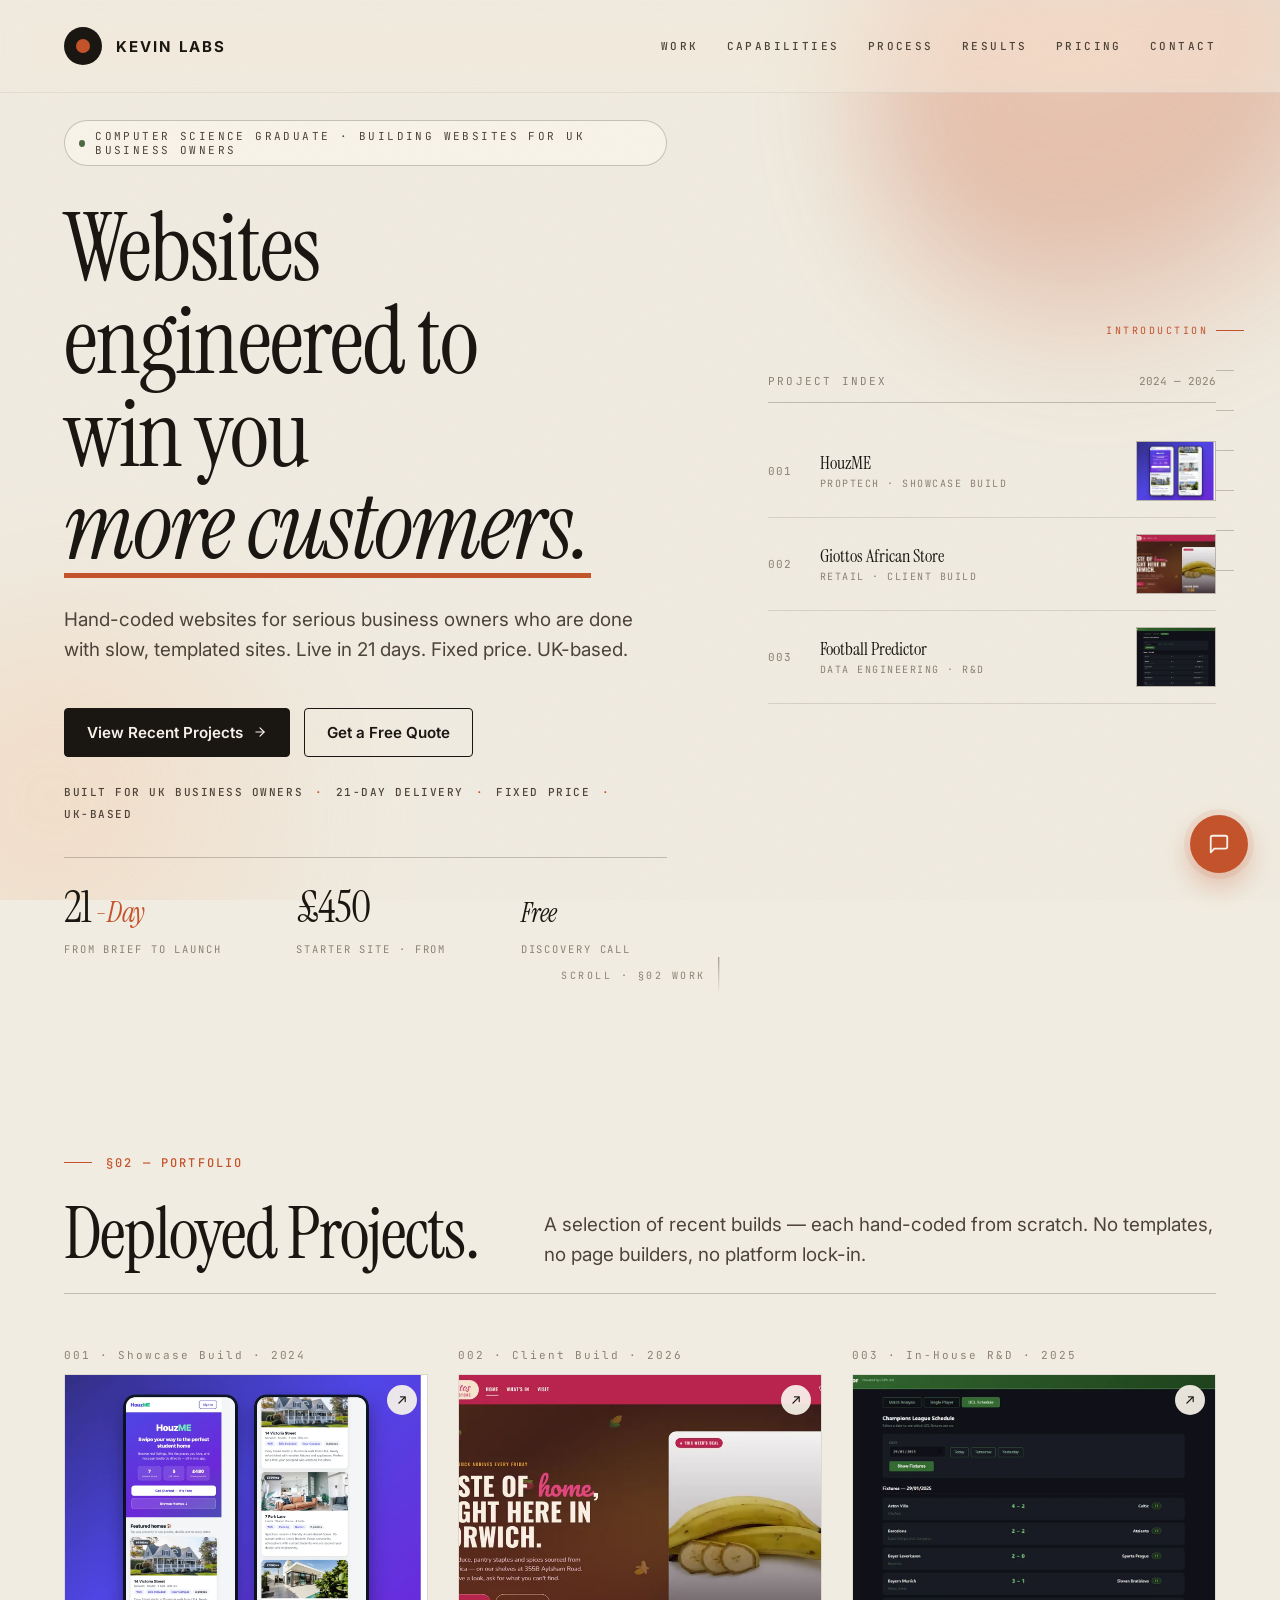
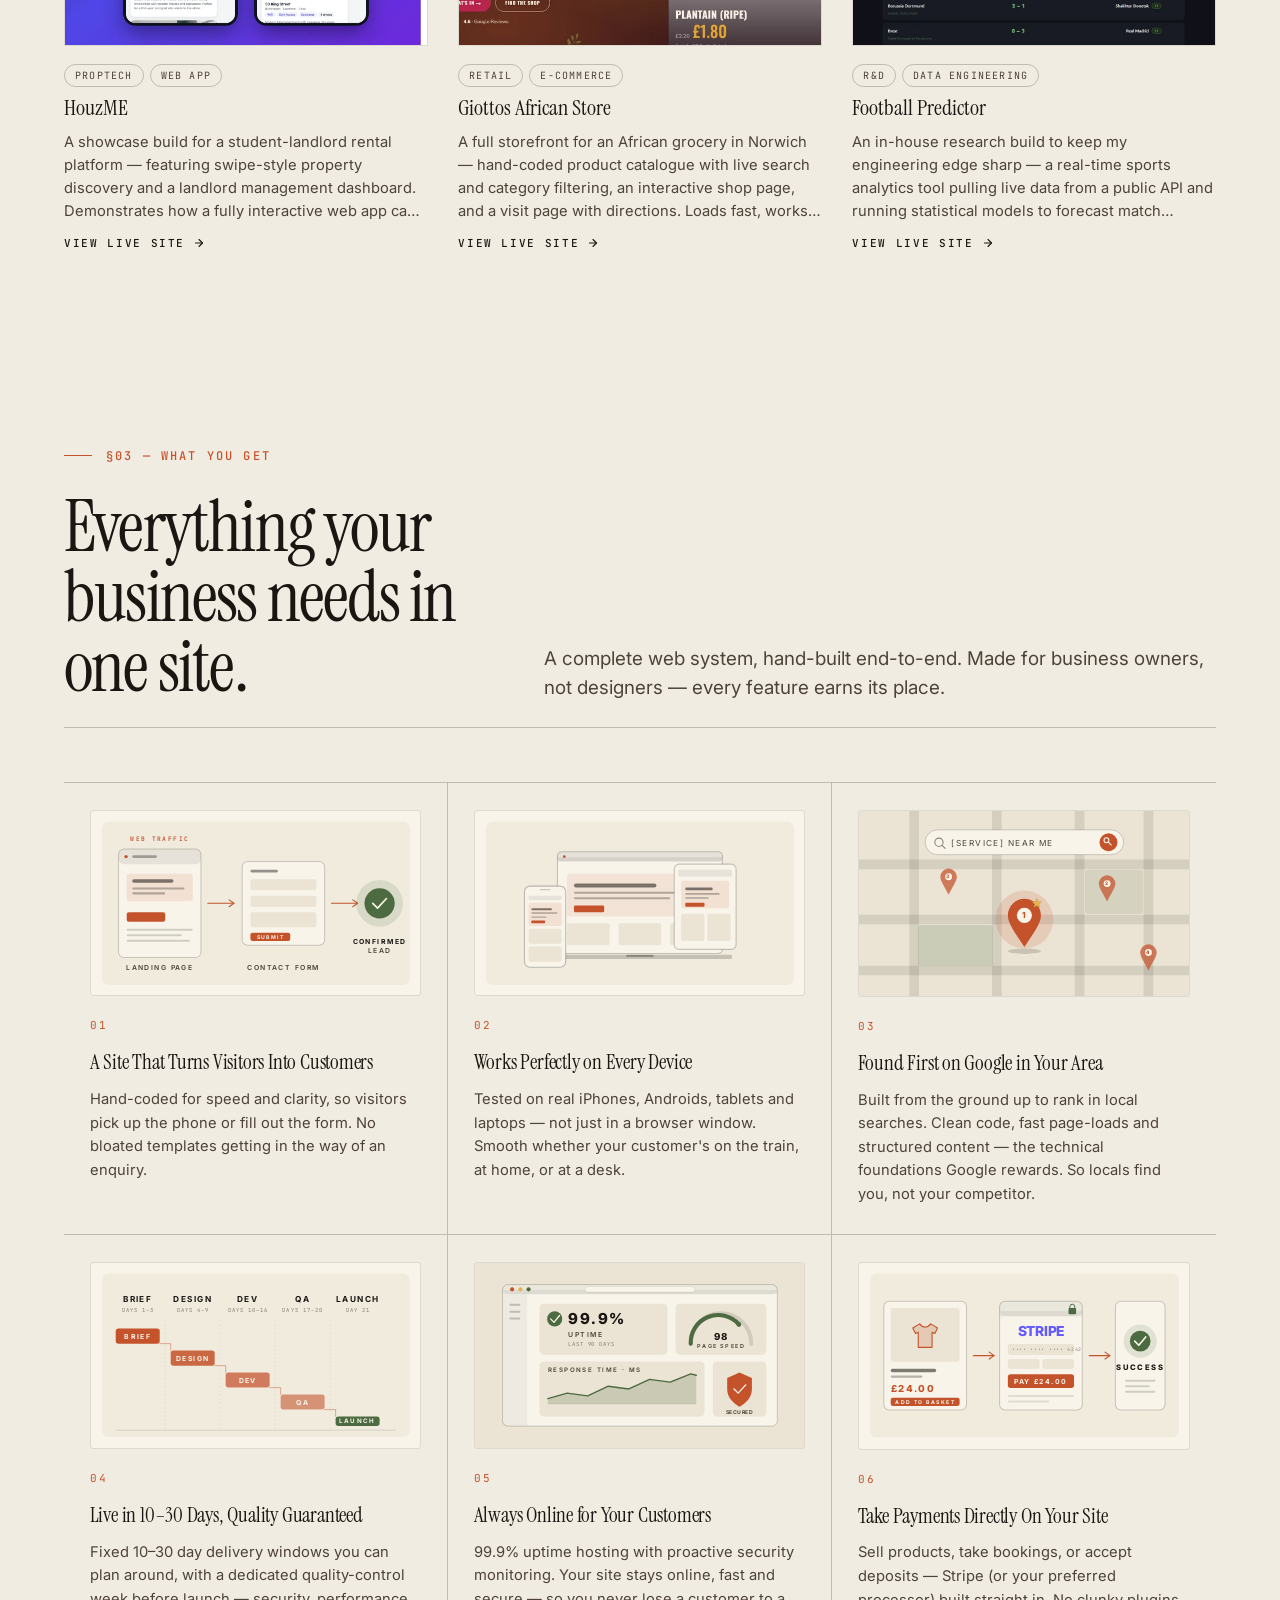
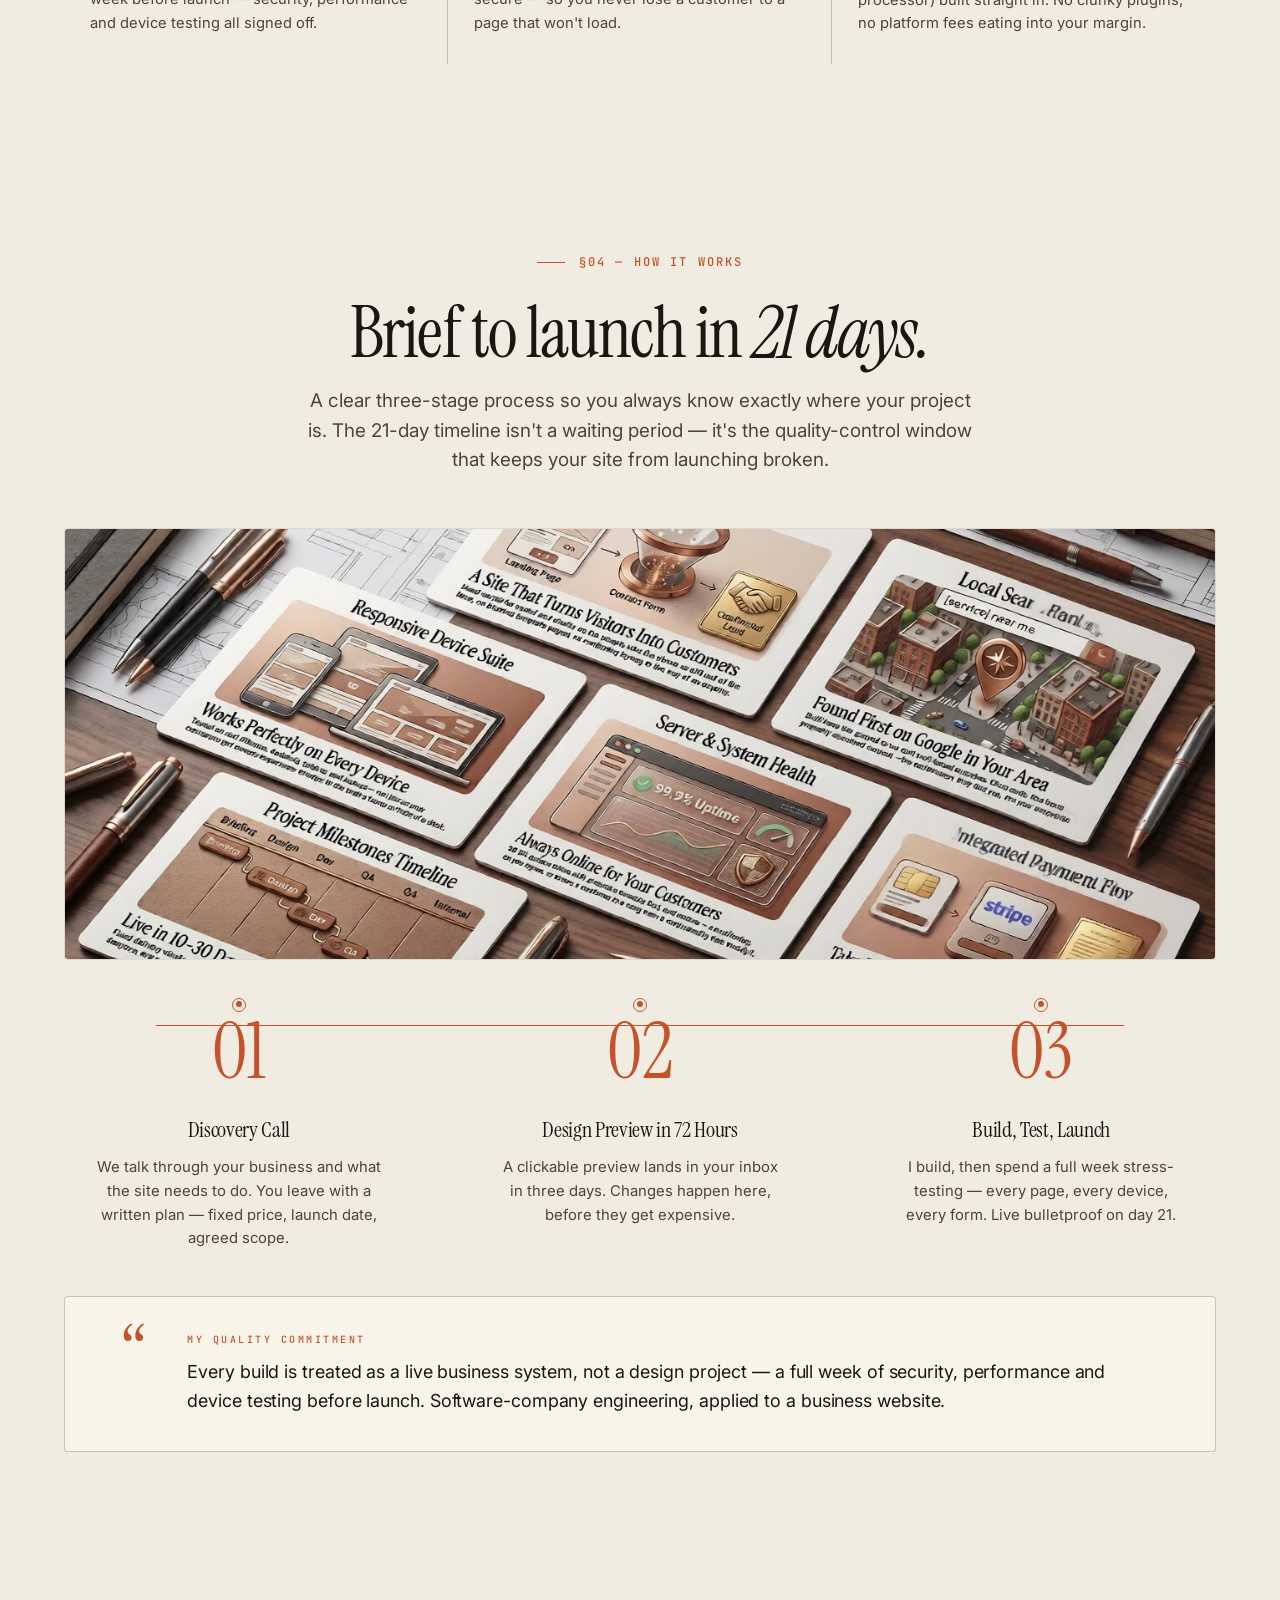
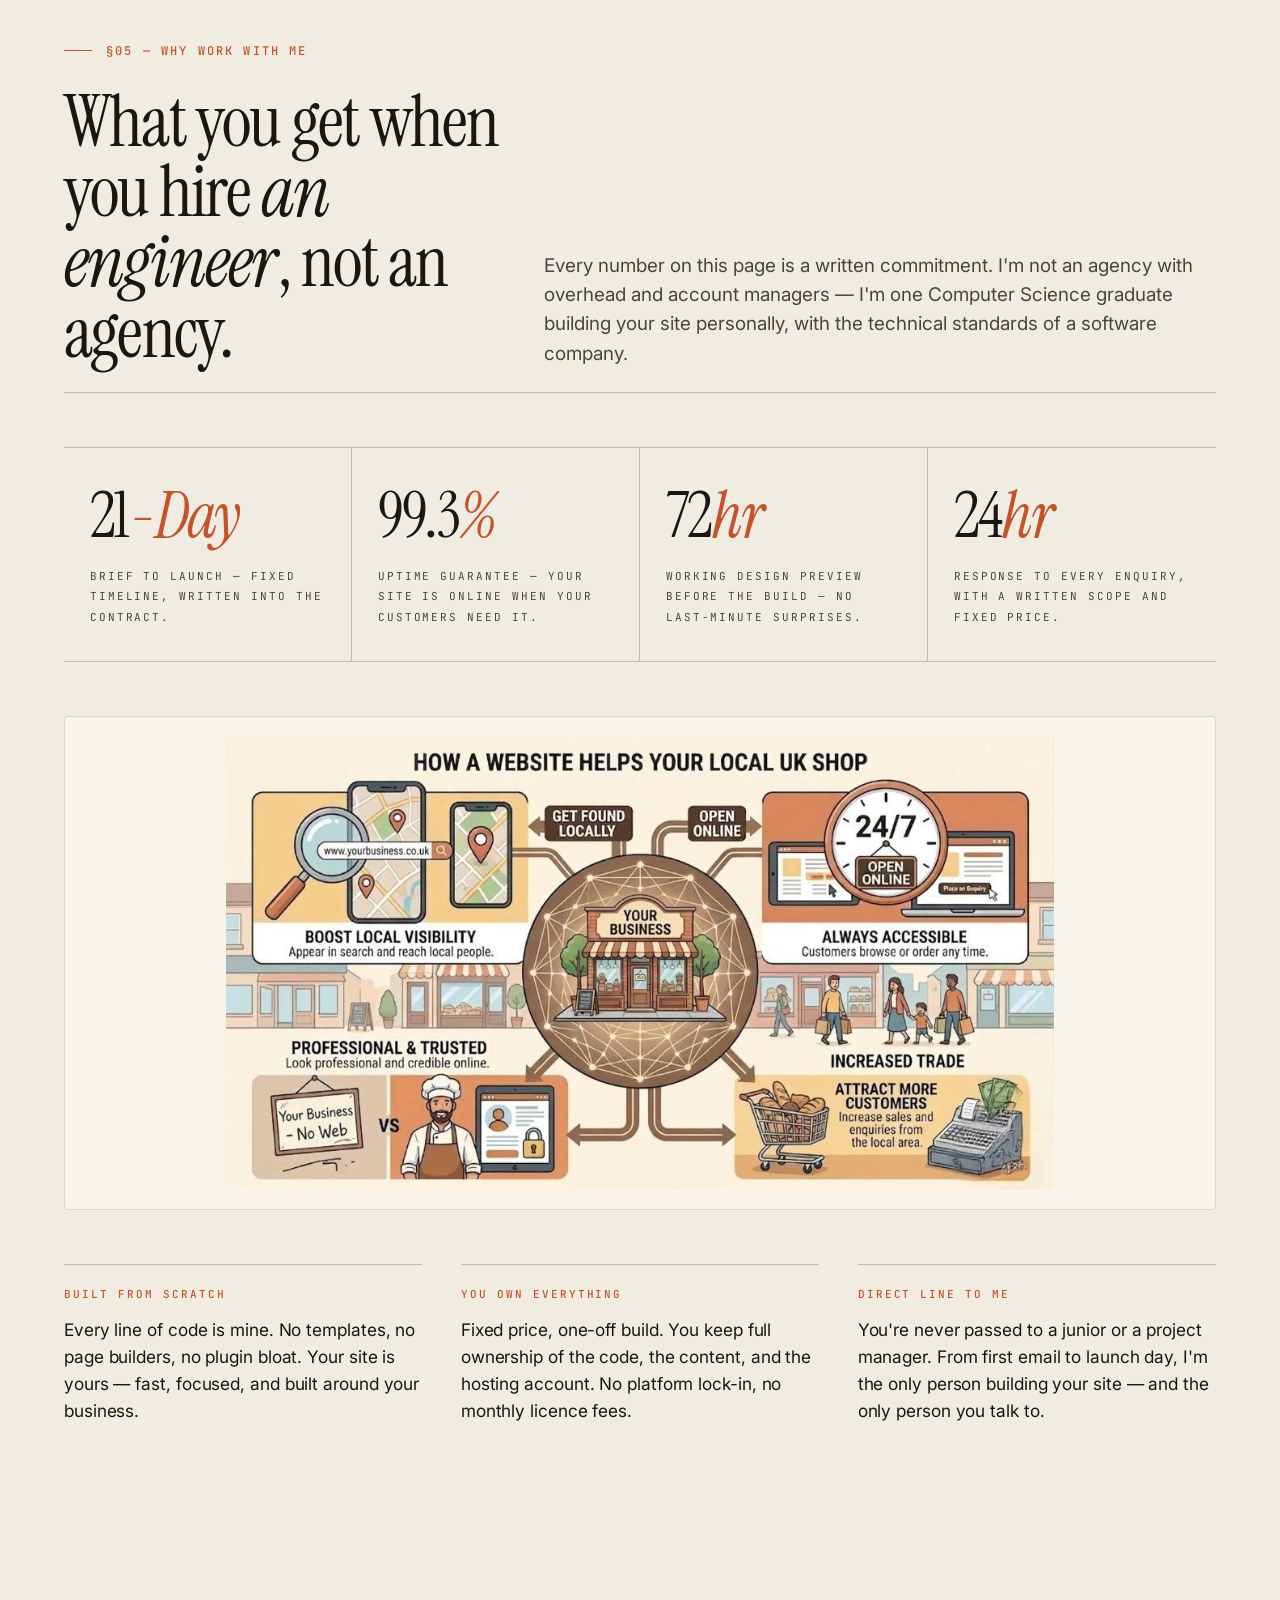
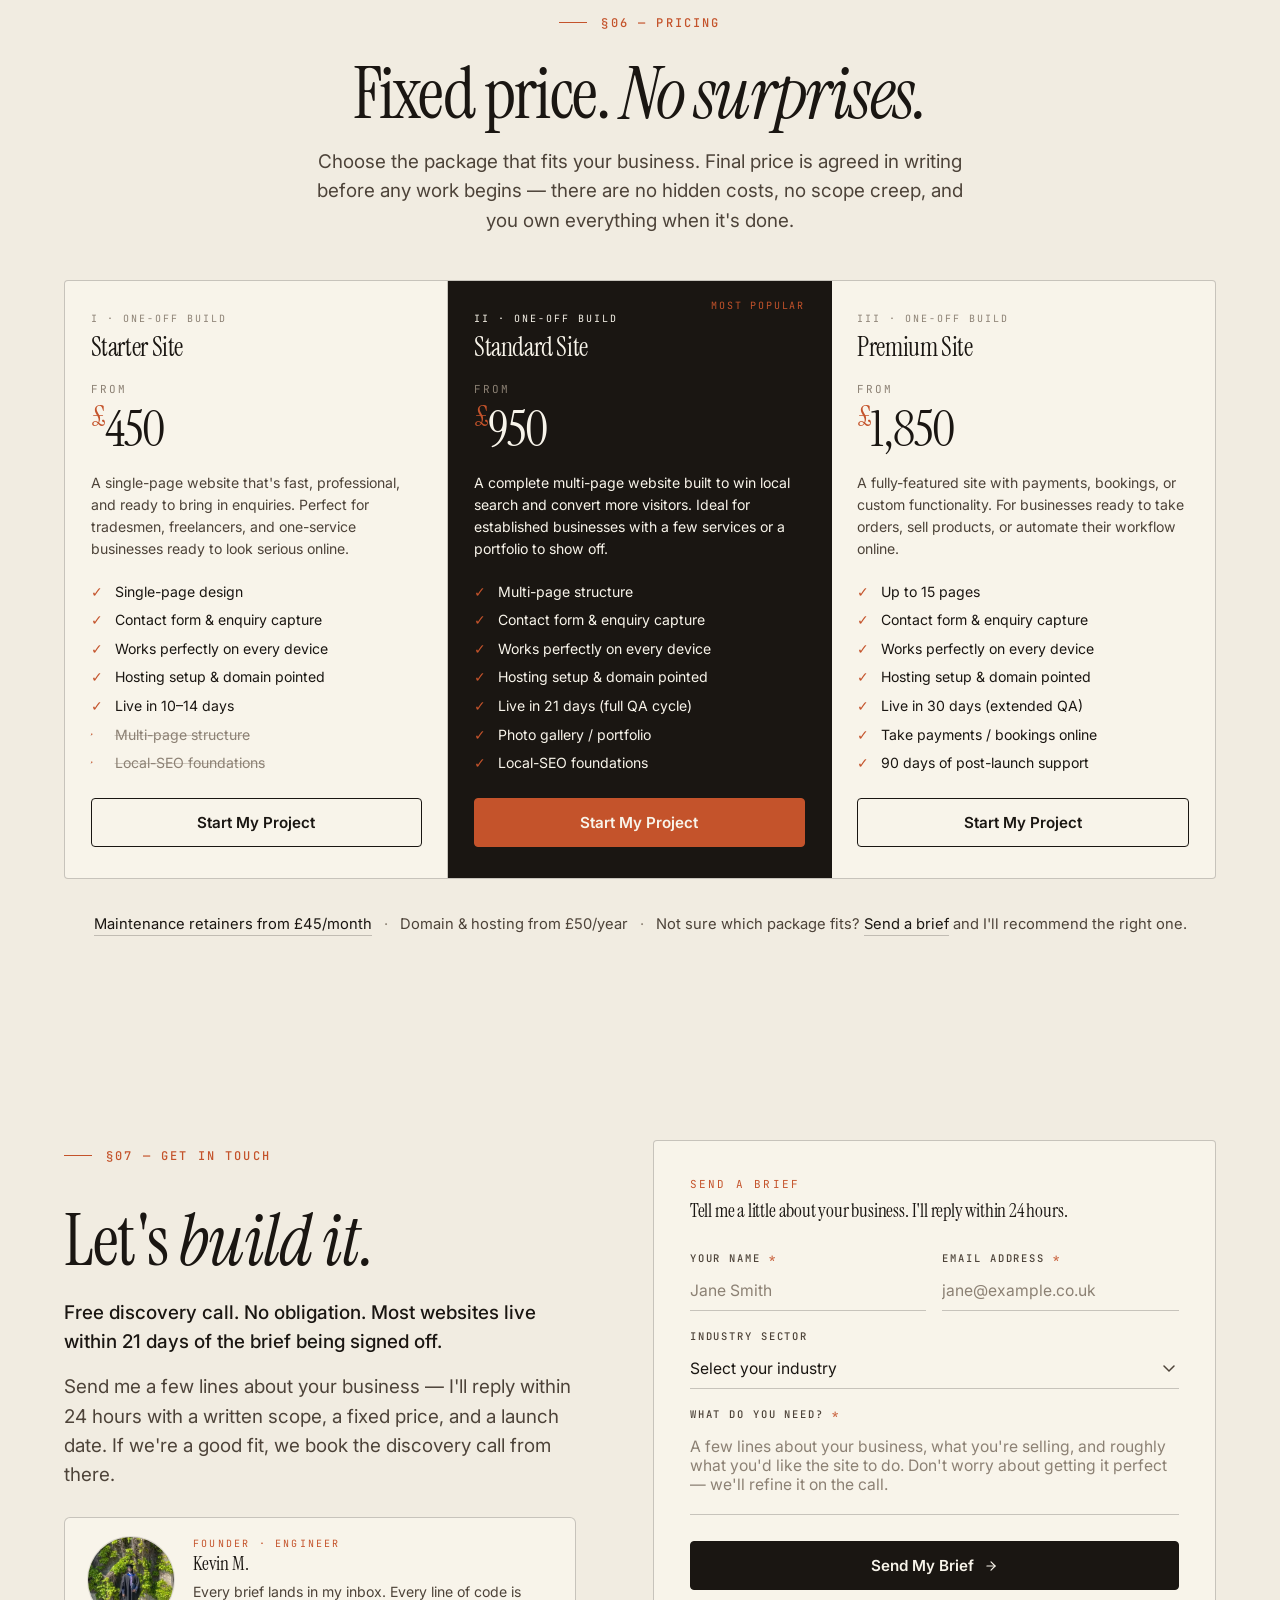
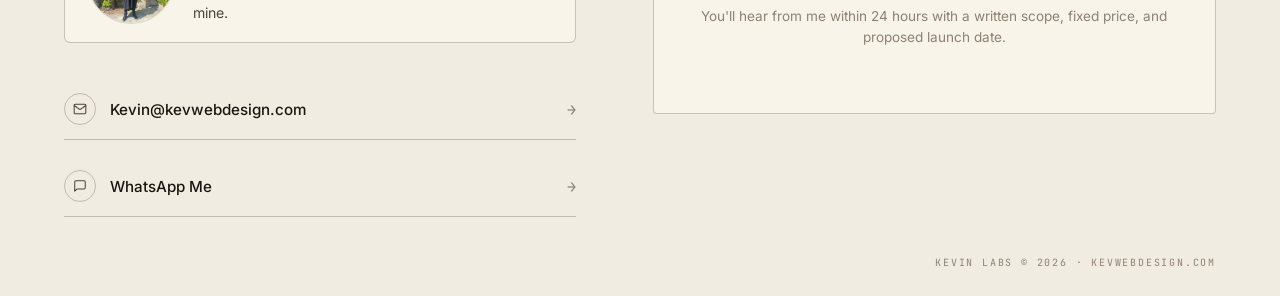
==== commit d4bb0880: "Reorder projects: HouzME first, then Giottos, then Football Predictor Applies to both the hero Proje" ====
--- a/index.html
+++ b/index.html
@@ -3054,6 +3054,21 @@
             <a class="idx-item" data-goto="1">
               <span class="n">001</span>
               <div class="t">
+                <div class="name">HouzME</div>
+                <div class="kind">PropTech · Showcase Build</div>
+              </div>
+              <div class="img">
+                <img
+                  src="images/houzme.webp"
+                  alt=""
+                  loading="lazy"
+                  decoding="async"
+                />
+              </div>
+            </a>
+            <a class="idx-item" data-goto="1">
+              <span class="n">002</span>
+              <div class="t">
                 <div class="name">Giottos African Store</div>
                 <div class="kind">Retail · Client Build</div>
               </div>
@@ -3067,7 +3082,7 @@
               </div>
             </a>
             <a class="idx-item" data-goto="1">
-              <span class="n">002</span>
+              <span class="n">003</span>
               <div class="t">
                 <div class="name">Football Predictor</div>
                 <div class="kind">Data Engineering · R&amp;D</div>
@@ -3075,21 +3090,6 @@
               <div class="img">
                 <img
                   src="images/football-predictor.webp"
-                  alt=""
-                  loading="lazy"
-                  decoding="async"
-                />
-              </div>
-            </a>
-            <a class="idx-item" data-goto="1">
-              <span class="n">003</span>
-              <div class="t">
-                <div class="name">HouzME</div>
-                <div class="kind">PropTech · Showcase Build</div>
-              </div>
-              <div class="img">
-                <img
-                  src="images/houzme.webp"
                   alt=""
                   loading="lazy"
                   decoding="async"
@@ -3128,11 +3128,55 @@
             <a
               class="proj anim"
               style="--i: 3"
+              href="https://kevm-dev.github.io/houzme-demo/"
+              target="_blank"
+              rel="noopener"
+            >
+              <span class="num">001 · Showcase Build · 2024</span>
+              <div class="frame">
+                <img
+                  src="images/houzme.webp"
+                  alt="HouzME"
+                  loading="lazy"
+                  decoding="async"
+                />
+              </div>
+              <div class="tags">
+                <span class="tag">PropTech</span
+                ><span class="tag">Web App</span>
+              </div>
+              <h3>HouzME</h3>
+              <p>
+                A showcase build for a student-landlord rental platform —
+                featuring swipe-style property discovery and a landlord
+                management dashboard. Demonstrates how a fully interactive web
+                app can be delivered without expensive back-end infrastructure.
+              </p>
+              <span class="more"
+                >View Live Site
+                <svg
+                  width="12"
+                  height="12"
+                  viewBox="0 0 24 24"
+                  fill="none"
+                  stroke="currentColor"
+                  stroke-width="2.2"
+                  stroke-linecap="round"
+                  stroke-linejoin="round"
+                >
+                  <line x1="5" y1="12" x2="19" y2="12" />
+                  <polyline points="12 5 19 12 12 19" /></svg
+              ></span>
+            </a>
+
+            <a
+              class="proj anim"
+              style="--i: 4"
               href="https://kevm-dev.github.io/giottos-african-store/"
               target="_blank"
               rel="noopener"
             >
-              <span class="num">001 · Client Build · 2026</span>
+              <span class="num">002 · Client Build · 2026</span>
               <div class="frame">
                 <img
                   src="images/giottos-african-store.webp"
@@ -3172,12 +3216,12 @@
 
             <a
               class="proj anim"
-              style="--i: 4"
+              style="--i: 5"
               href="https://mkfootball.onrender.com/"
               target="_blank"
               rel="noopener"
             >
-              <span class="num">002 · In-House R&amp;D · 2025</span>
+              <span class="num">003 · In-House R&amp;D · 2025</span>
               <div class="frame">
                 <img
                   src="images/football-predictor.webp"
@@ -3215,49 +3259,6 @@
               ></span>
             </a>
 
-            <a
-              class="proj anim"
-              style="--i: 5"
-              href="https://kevm-dev.github.io/houzme-demo/"
-              target="_blank"
-              rel="noopener"
-            >
-              <span class="num">003 · Showcase Build · 2024</span>
-              <div class="frame">
-                <img
-                  src="images/houzme.webp"
-                  alt="HouzME"
-                  loading="lazy"
-                  decoding="async"
-                />
-              </div>
-              <div class="tags">
-                <span class="tag">PropTech</span
-                ><span class="tag">Web App</span>
-              </div>
-              <h3>HouzME</h3>
-              <p>
-                A showcase build for a student-landlord rental platform —
-                featuring swipe-style property discovery and a landlord
-                management dashboard. Demonstrates how a fully interactive web
-                app can be delivered without expensive back-end infrastructure.
-              </p>
-              <span class="more"
-                >View Live Site
-                <svg
-                  width="12"
-                  height="12"
-                  viewBox="0 0 24 24"
-                  fill="none"
-                  stroke="currentColor"
-                  stroke-width="2.2"
-                  stroke-linecap="round"
-                  stroke-linejoin="round"
-                >
-                  <line x1="5" y1="12" x2="19" y2="12" />
-                  <polyline points="12 5 19 12 12 19" /></svg
-              ></span>
-            </a>
           </div>
         </div>
       </section>
